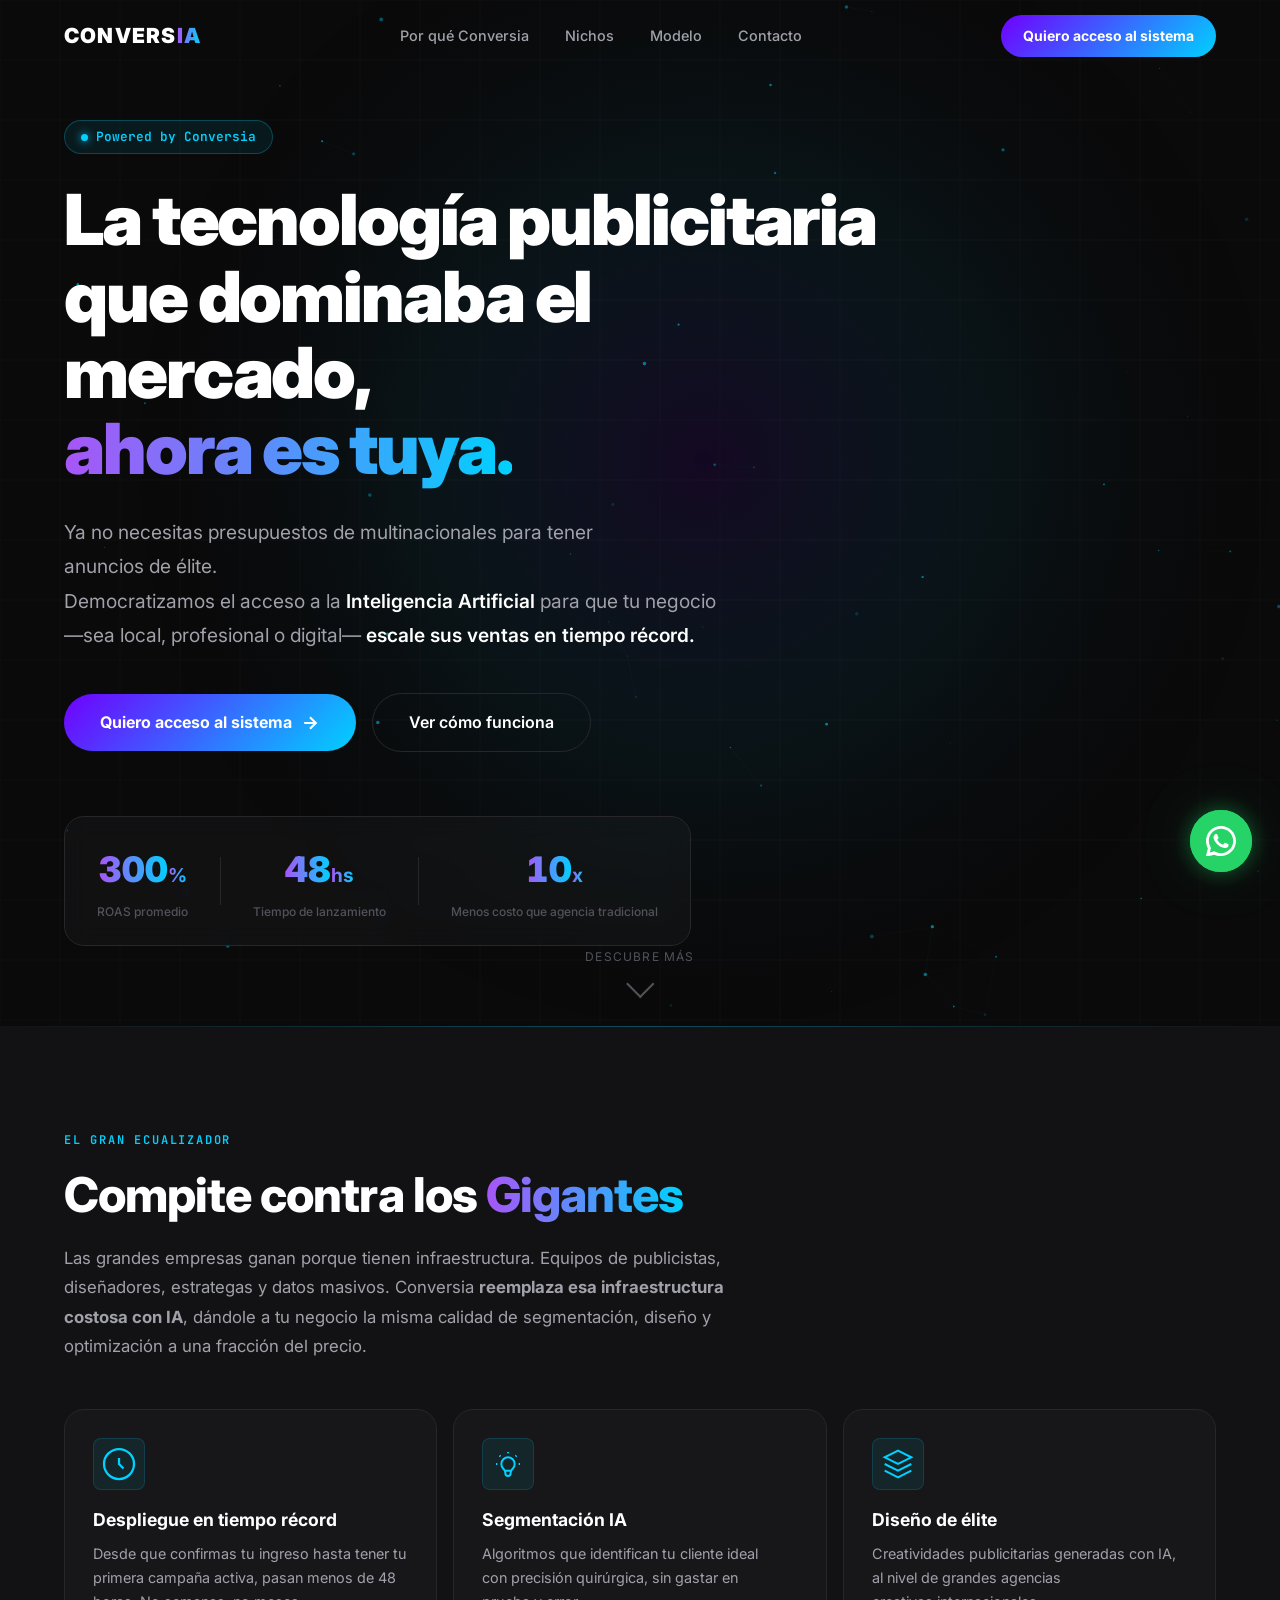
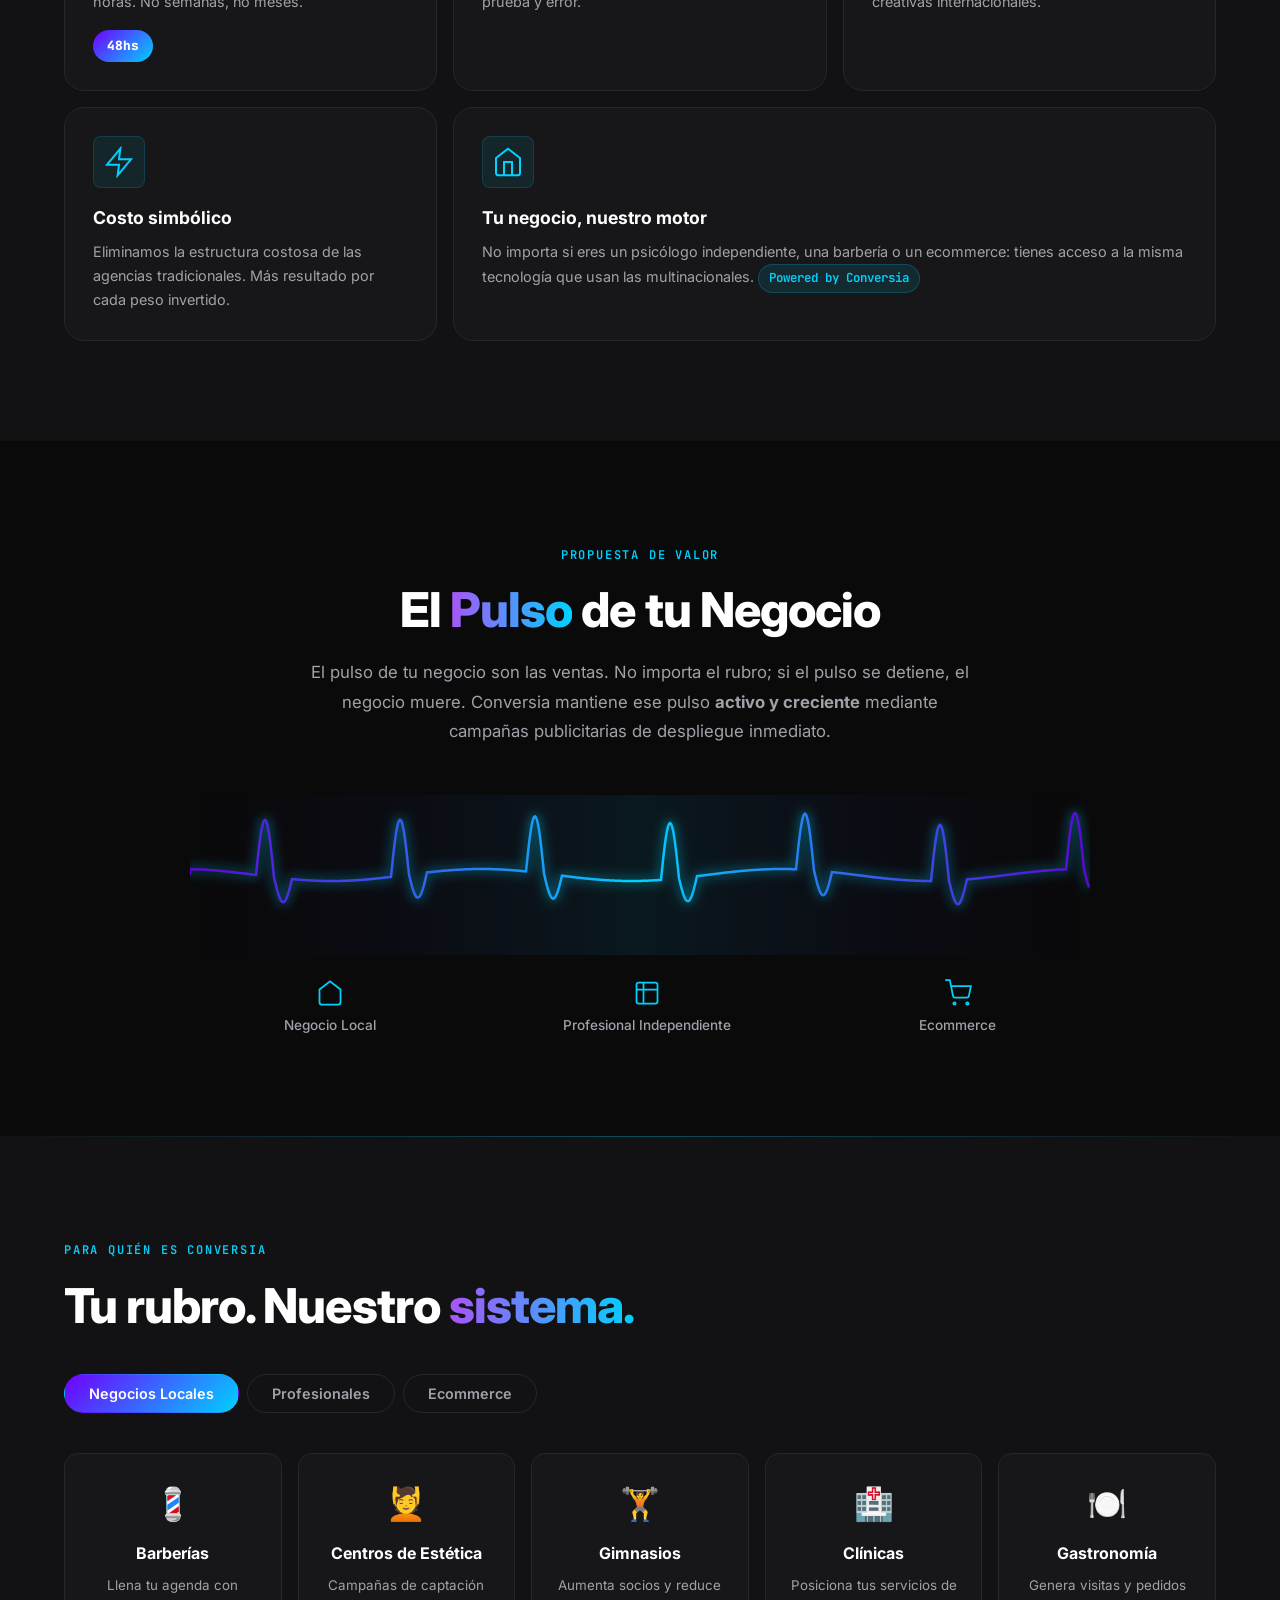
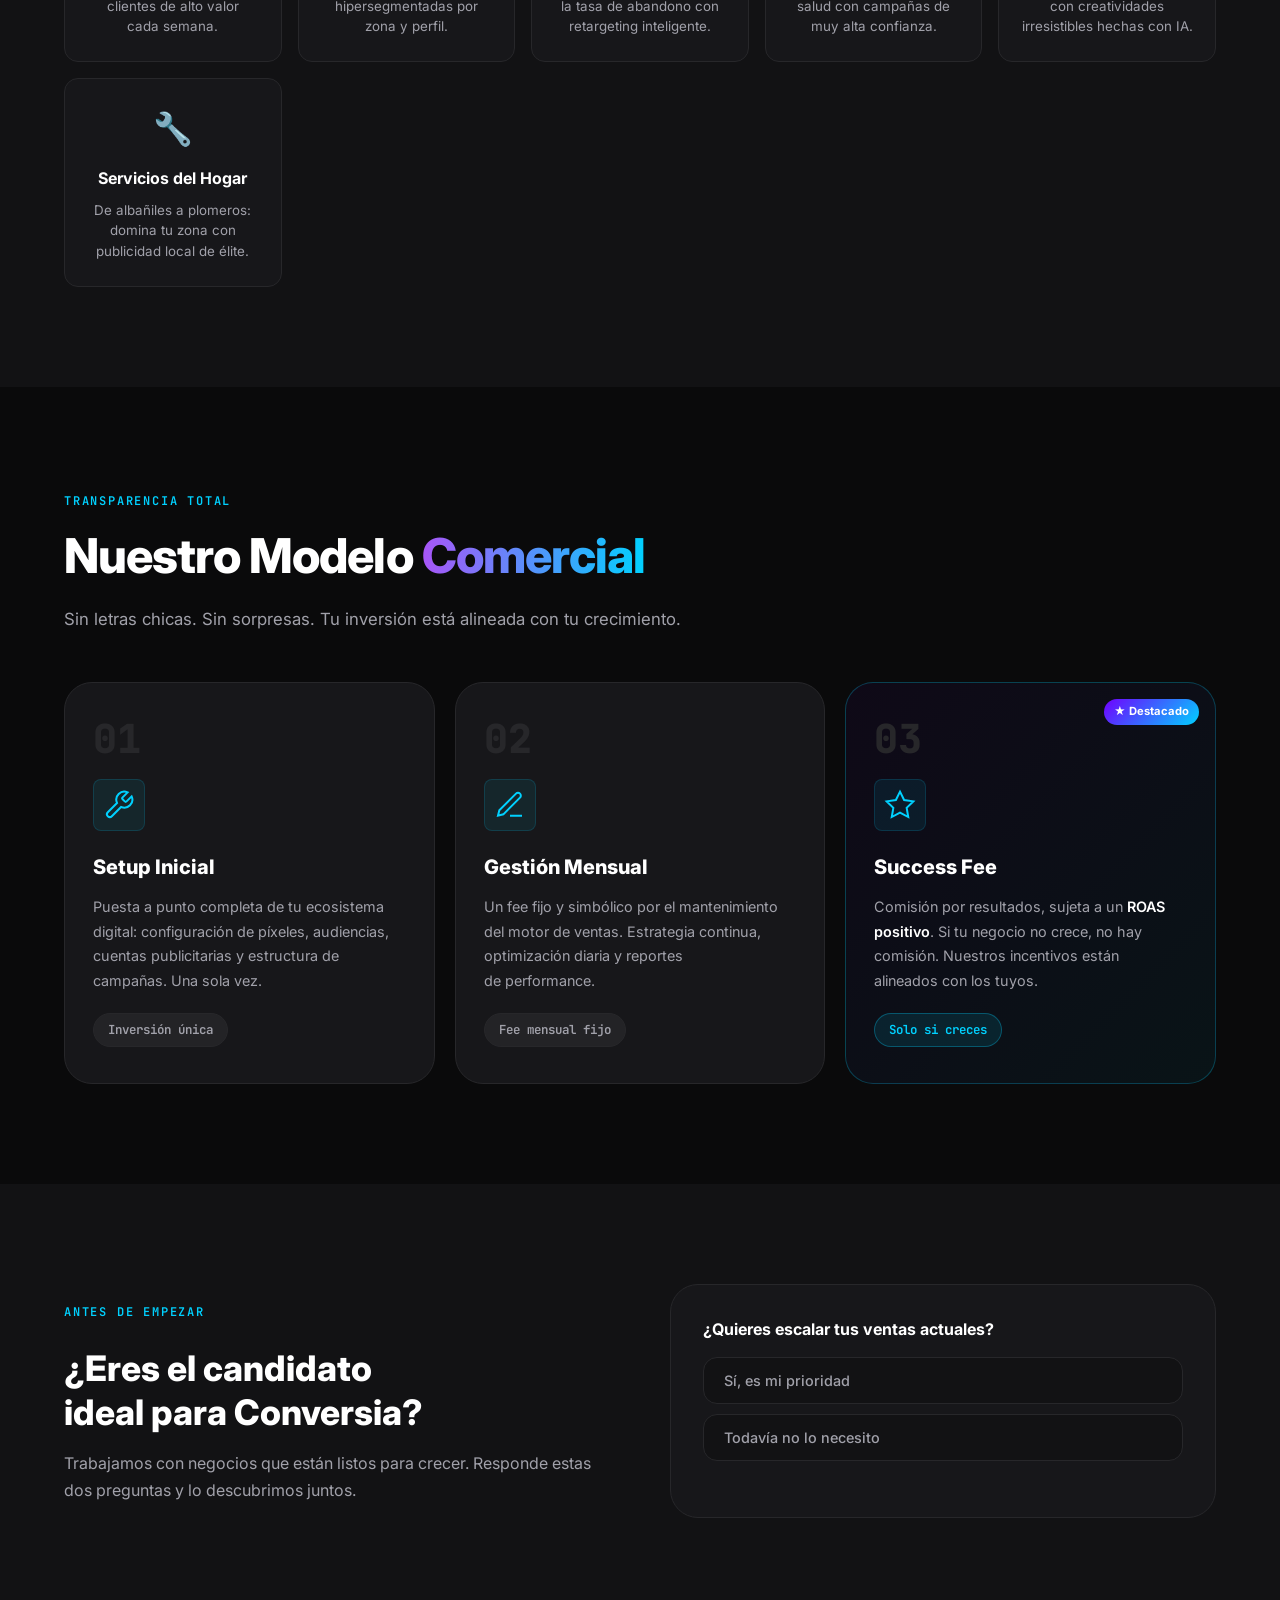
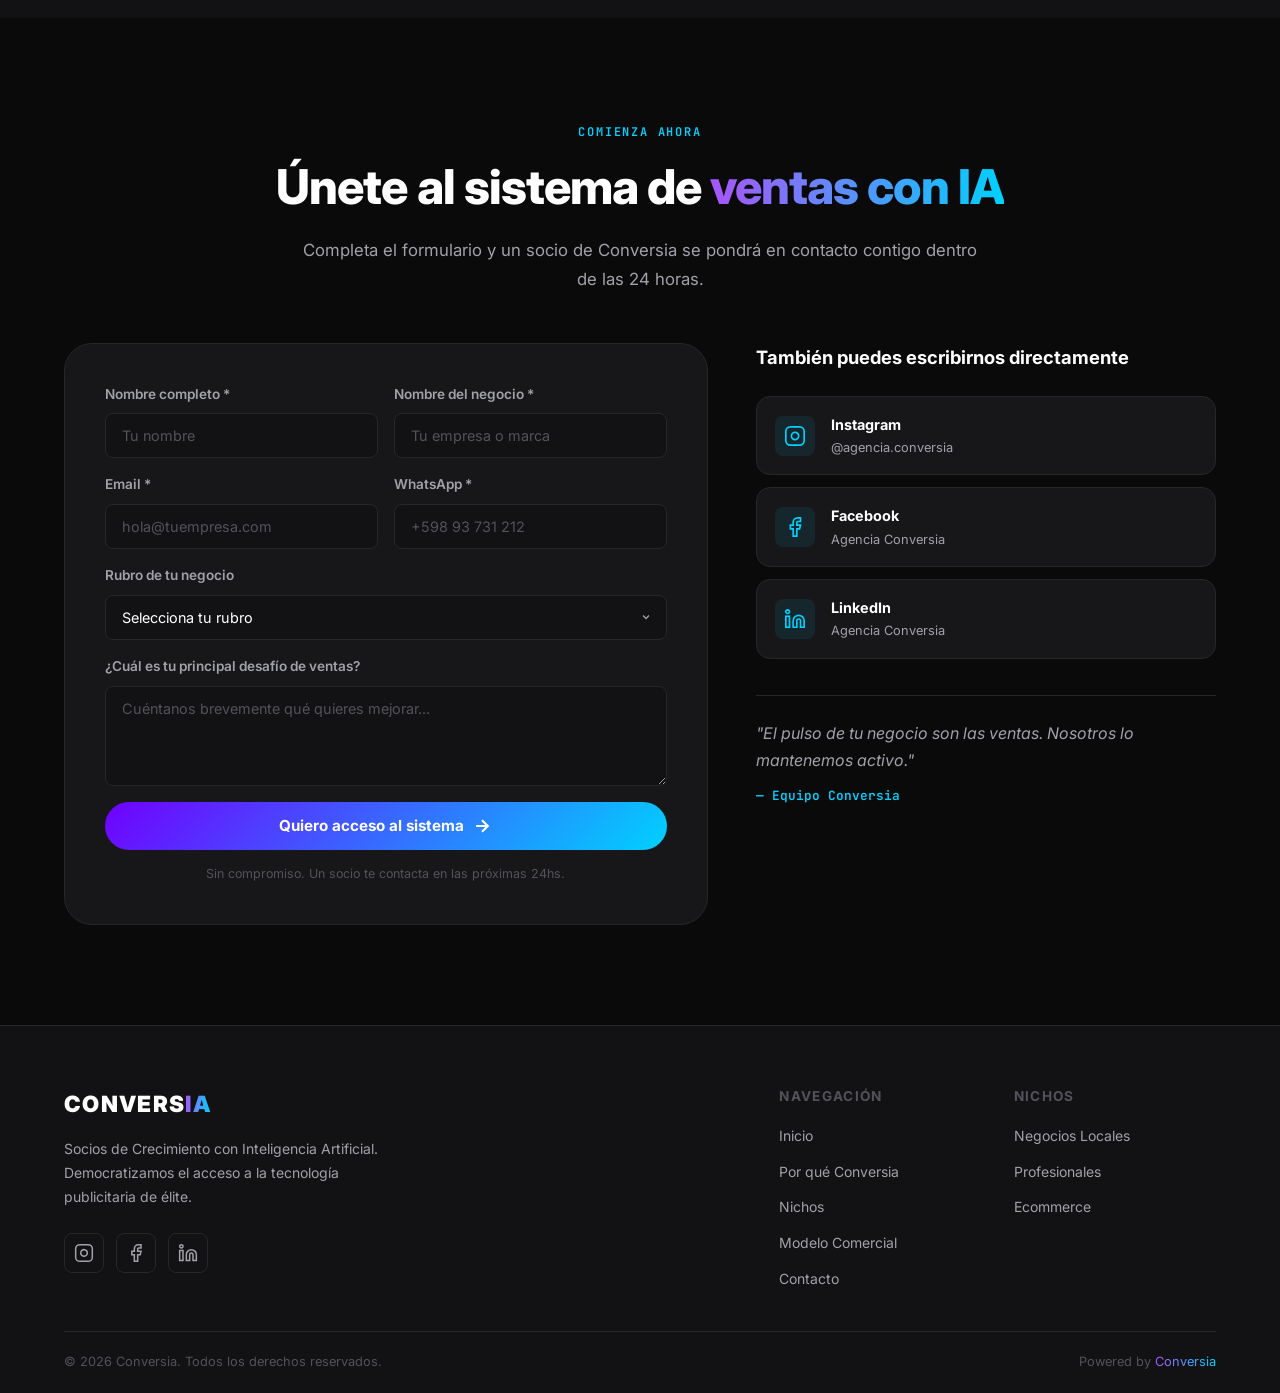
==== index.html @ 8b591e1d "Add files via upload" ====
<!DOCTYPE html>
<html lang="es">

<head>
  <meta charset="UTF-8" />
  <meta name="viewport" content="width=device-width, initial-scale=1.0" />
  <title>Conversia — Socios de Crecimiento con IA</title>
  <meta name="description"
    content="Conversia democratiza el acceso a la tecnología publicitaria de élite. Anuncios de inteligencia artificial para negocios locales, profesionales y ecommerce a un costo simbólico." />
  <meta property="og:title" content="Conversia — La tecnología que dominaba el mercado, ahora es tuya" />
  <meta property="og:description"
    content="Democratizamos el acceso a la IA publicitaria para que tu negocio escale sus ventas en tiempo récord." />
  <meta property="og:type" content="website" />
  <link rel="preconnect" href="https://fonts.googleapis.com" />
  <link rel="preconnect" href="https://fonts.gstatic.com" crossorigin />
  <link
    href="https://fonts.googleapis.com/css2?family=Inter:wght@400;500;600;700;800;900&family=JetBrains+Mono:wght@400;500&display=swap"
    rel="stylesheet" />
  <link rel="stylesheet" href="styles.css" />
  <link rel="icon" type="image/x-icon" href="imagenes-web/favicon.ico">
  <link rel="icon" type="image/png" sizes="32x32" href="imagenes-web/favicon-32x32.png">
</head>

<body>

  <!-- ══════════════════════════════════════
       NAVIGATION
  ══════════════════════════════════════ -->
  <header class="nav-wrapper" id="navbar">
    <nav class="nav-inner">
      <a href="#inicio" class="nav-logo" id="nav-logo-link">
        <span class="logo-text">CONVERS<span class="logo-ia">IA</span></span>
      </a>
      <ul class="nav-links" id="nav-links">
        <li><a href="#propuesta">Por qué Conversia</a></li>
        <li><a href="#nichos">Nichos</a></li>
        <li><a href="#modelo">Modelo</a></li>
        <li><a href="#contacto">Contacto</a></li>
      </ul>
      <div class="nav-actions">
        <a href="#contacto" class="btn-primary nav-cta" id="nav-cta-btn">Quiero acceso al sistema</a>
        <button class="burger" id="burger-btn" aria-label="Abrir menú">
          <span></span><span></span><span></span>
        </button>
      </div>
    </nav>
    <!-- Mobile menu -->
    <div class="mobile-menu" id="mobile-menu">
      <ul>
        <li><a href="#propuesta" class="mobile-link">Por qué Conversia</a></li>
        <li><a href="#nichos" class="mobile-link">Nichos</a></li>
        <li><a href="#modelo" class="mobile-link">Modelo</a></li>
        <li><a href="#contacto" class="mobile-link">Contacto</a></li>
      </ul>
      <a href="#contacto" class="btn-primary mobile-cta">Quiero acceso al sistema</a>
    </div>
  </header>

  <!-- ══════════════════════════════════════
       HERO SECTION
  ══════════════════════════════════════ -->
  <section class="hero" id="inicio">
    <div class="hero-bg-canvas" id="hero-canvas-wrapper">
      <canvas id="pulse-canvas"></canvas>
    </div>
    <div class="hero-content container">
      <div class="hero-badge reveal">
        <span class="badge-dot"></span> Powered by Conversia
      </div>
      <h1 class="hero-title reveal">
        La tecnología publicitaria<br />
        que dominaba el mercado,<br />
        <span class="gradient-text">ahora es tuya.</span>
      </h1>
      <p class="hero-sub reveal">
        Ya no necesitas presupuestos de multinacionales para tener anuncios de&nbsp;élite.<br class="hide-mobile" />
        Democratizamos el acceso a la <strong>Inteligencia Artificial</strong> para que tu negocio<br
          class="hide-mobile" />
        —sea local, profesional o digital— <strong>escale sus ventas en tiempo récord.</strong>
      </p>
      <div class="hero-ctas reveal">
        <a href="#contacto" class="btn-primary btn-large" id="hero-cta-btn">
          <span>Quiero acceso al sistema</span>
          <svg width="20" height="20" viewBox="0 0 24 24" fill="none" stroke="currentColor" stroke-width="2.5">
            <path d="M5 12h14M12 5l7 7-7 7" />
          </svg>
        </a>
        <a href="#propuesta" class="btn-ghost btn-large">Ver cómo funciona</a>
      </div>
      <div class="hero-stats reveal">
        <div class="stat">
          <span class="stat-num" data-target="300">0</span><span class="stat-unit">%</span>
          <span class="stat-label">ROAS promedio</span>
        </div>
        <div class="stat-divider"></div>
        <div class="stat">
          <span class="stat-num" data-target="48">0</span><span class="stat-unit">hs</span>
          <span class="stat-label">Tiempo de lanzamiento</span>
        </div>
        <div class="stat-divider"></div>
        <div class="stat">
          <span class="stat-num" data-target="10">0</span><span class="stat-unit">x</span>
          <span class="stat-label">Menos costo que agencia tradicional</span>
        </div>
      </div>
    </div>
    <div class="hero-scroll-hint">
      <span>Descubre más</span>
      <div class="scroll-arrow"></div>
    </div>
  </section>

  <!-- ══════════════════════════════════════
       SECTION: Compete against Giants
  ══════════════════════════════════════ -->
  <section class="section-giants" id="propuesta">
    <div class="container">
      <div class="section-label reveal">El Gran Ecualizador</div>
      <h2 class="section-title reveal">
        Compite contra los <span class="gradient-text">Gigantes</span>
      </h2>
      <p class="section-sub reveal">
        Las grandes empresas ganan porque tienen infraestructura. Equipos de publicistas, diseñadores, estrategas y
        datos masivos. Conversia <strong>reemplaza esa infraestructura costosa con IA</strong>, dándole a tu negocio la
        misma calidad de segmentación, diseño y optimización a una fracción del precio.
      </p>

      <div class="bento-grid">
        <div class="bento-card bento-large reveal">
          <div class="bento-icon">
            <svg width="36" height="36" viewBox="0 0 24 24" fill="none" stroke="currentColor" stroke-width="1.5">
              <circle cx="12" cy="12" r="10" />
              <path d="M12 8v4l3 3" />
            </svg>
          </div>
          <h3>Despliegue en tiempo récord</h3>
          <p>Desde que confirmas tu ingreso hasta tener tu primera campaña activa, pasan menos de 48 horas. No semanas,
            no meses.</p>
          <div class="bento-badge">48hs</div>
        </div>
        <div class="bento-card reveal">
          <div class="bento-icon">
            <svg width="32" height="32" viewBox="0 0 24 24" fill="none" stroke="currentColor" stroke-width="1.5">
              <path
                d="M9.663 17h4.673M12 3v1m6.364 1.636-.707.707M21 12h-1M4 12H3m3.343-5.657-.707-.707m2.828 9.9a5 5 0 1 1 7.072 0l-.548.547A3.374 3.374 0 0 0 14 18.469V19a2 2 0 1 1-4 0v-.531c0-.895-.356-1.754-.988-2.386l-.548-.547z" />
            </svg>
          </div>
          <h3>Segmentación IA</h3>
          <p>Algoritmos que identifican tu cliente ideal con precisión quirúrgica, sin gastar en prueba y error.</p>
        </div>
        <div class="bento-card reveal">
          <div class="bento-icon">
            <svg width="32" height="32" viewBox="0 0 24 24" fill="none" stroke="currentColor" stroke-width="1.5">
              <path d="M12 2L2 7l10 5 10-5-10-5zM2 17l10 5 10-5M2 12l10 5 10-5" />
            </svg>
          </div>
          <h3>Diseño de élite</h3>
          <p>Creatividades publicitarias generadas con IA, al nivel de grandes agencias creativas internacionales.</p>
        </div>
        <div class="bento-card reveal">
          <div class="bento-icon">
            <svg width="32" height="32" viewBox="0 0 24 24" fill="none" stroke="currentColor" stroke-width="1.5">
              <path d="M13 2L3 14h9l-1 8 10-12h-9l1-8z" />
            </svg>
          </div>
          <h3>Costo simbólico</h3>
          <p>Eliminamos la estructura costosa de las agencias tradicionales. Más resultado por cada peso invertido.</p>
        </div>
        <div class="bento-card bento-wide reveal">
          <div class="bento-icon">
            <svg width="32" height="32" viewBox="0 0 24 24" fill="none" stroke="currentColor" stroke-width="1.5">
              <path d="M3 9l9-7 9 7v11a2 2 0 0 1-2 2H5a2 2 0 0 1-2-2z" />
              <polyline points="9 22 9 12 15 12 15 22" />
            </svg>
          </div>
          <h3>Tu negocio, nuestro motor</h3>
          <p>No importa si eres un psicólogo independiente, una barbería o un ecommerce: tienes acceso a la misma
            tecnología que usan las multinacionales. <span class="inline-badge">Powered by Conversia</span></p>
        </div>
      </div>
    </div>
  </section>

  <!-- ══════════════════════════════════════
       SECTION: El Pulso de Ventas
  ══════════════════════════════════════ -->
  <section class="section-pulso" id="pulso">
    <div class="container">
      <div class="section-label reveal">Propuesta de Valor</div>
      <h2 class="section-title reveal">
        El <span class="gradient-text">Pulso</span> de tu Negocio
      </h2>
      <p class="section-sub reveal">
        El pulso de tu negocio son las ventas. No importa el rubro; si el pulso se detiene, el negocio muere. Conversia
        mantiene ese pulso <strong>activo y creciente</strong> mediante campañas publicitarias de despliegue inmediato.
      </p>
      <div class="pulse-visual reveal">
        <canvas id="pulse-line-canvas" width="900" height="160"></canvas>
        <div class="pulse-icons">
          <div class="pulse-icon-item">
            <svg width="28" height="28" viewBox="0 0 24 24" fill="none" stroke="currentColor" stroke-width="1.5">
              <path d="M3 9l9-7 9 7v11a2 2 0 0 1-2 2H5a2 2 0 0 1-2-2z" />
            </svg>
            <span>Negocio Local</span>
          </div>
          <div class="pulse-icon-item">
            <svg width="28" height="28" viewBox="0 0 24 24" fill="none" stroke="currentColor" stroke-width="1.5">
              <path
                d="M9 3H5a2 2 0 0 0-2 2v4m6-6h10a2 2 0 0 1 2 2v4M9 3v18m0 0h10a2 2 0 0 0 2-2V9M9 21H5a2 2 0 0 1-2-2V9m0 0h18" />
            </svg>
            <span>Profesional Independiente</span>
          </div>
          <div class="pulse-icon-item">
            <svg width="28" height="28" viewBox="0 0 24 24" fill="none" stroke="currentColor" stroke-width="1.5">
              <circle cx="9" cy="21" r="1" />
              <circle cx="20" cy="21" r="1" />
              <path d="M1 1h4l2.68 13.39a2 2 0 0 0 2 1.61h9.72a2 2 0 0 0 2-1.61L23 6H6" />
            </svg>
            <span>Ecommerce</span>
          </div>
        </div>
      </div>
    </div>
  </section>

  <!-- ══════════════════════════════════════
       SECTION: Nichos
  ══════════════════════════════════════ -->
  <section class="section-nichos" id="nichos">
    <div class="container">
      <div class="section-label reveal">Para quién es Conversia</div>
      <h2 class="section-title reveal">
        Tu rubro. Nuestro <span class="gradient-text">sistema.</span>
      </h2>
      <div class="nichos-tabs reveal">
        <button class="nicho-tab active" data-tab="locales" id="tab-locales">Negocios Locales</button>
        <button class="nicho-tab" data-tab="profesionales" id="tab-prof">Profesionales</button>
        <button class="nicho-tab" data-tab="ecommerce" id="tab-ecom">Ecommerce</button>
      </div>
      <div class="nichos-content">
        <!-- Locales -->
        <div class="nicho-panel active" id="panel-locales">
          <div class="nicho-grid">
            <div class="nicho-card reveal">
              <div class="nicho-emoji">💈</div>
              <h4>Barberías</h4>
              <p>Llena tu agenda con clientes de alto valor cada semana.</p>
            </div>
            <div class="nicho-card reveal">
              <div class="nicho-emoji">💆</div>
              <h4>Centros de Estética</h4>
              <p>Campañas de captación hipersegmentadas por zona y perfil.</p>
            </div>
            <div class="nicho-card reveal">
              <div class="nicho-emoji">🏋️</div>
              <h4>Gimnasios</h4>
              <p>Aumenta socios y reduce la tasa de abandono con retargeting inteligente.</p>
            </div>
            <div class="nicho-card reveal">
              <div class="nicho-emoji">🏥</div>
              <h4>Clínicas</h4>
              <p>Posiciona tus servicios de salud con campañas de muy alta confianza.</p>
            </div>
            <div class="nicho-card reveal">
              <div class="nicho-emoji">🍽️</div>
              <h4>Gastronomía</h4>
              <p>Genera visitas y pedidos con creatividades irresistibles hechas con IA.</p>
            </div>
            <div class="nicho-card reveal">
              <div class="nicho-emoji">🔧</div>
              <h4>Servicios del Hogar</h4>
              <p>De albañiles a plomeros: domina tu zona con publicidad local de élite.</p>
            </div>
          </div>
        </div>
        <!-- Profesionales -->
        <div class="nicho-panel" id="panel-profesionales">
          <div class="nicho-grid">
            <div class="nicho-card reveal">
              <div class="nicho-emoji">🧠</div>
              <h4>Psicólogos</h4>
              <p>Capta pacientes de forma ética y constante con campañas de alta conversión.</p>
            </div>
            <div class="nicho-card reveal">
              <div class="nicho-emoji">🦴</div>
              <h4>Kinesiólogos</h4>
              <p>Muestra tus especialidades al público que realmente las necesita.</p>
            </div>
            <div class="nicho-card reveal">
              <div class="nicho-emoji">⚖️</div>
              <h4>Abogados</h4>
              <p>Genera leads calificados en tu área de especialidad jurídica.</p>
            </div>
            <div class="nicho-card reveal">
              <div class="nicho-emoji">📊</div>
              <h4>Consultores</h4>
              <p>Posiciona tu expertise y convierte visibilidad en contratos.</p>
            </div>
            <div class="nicho-card reveal">
              <div class="nicho-emoji">🦷</div>
              <h4>Odontólogos</h4>
              <p>Campañas de captación y fidelización para tu consultorio.</p>
            </div>
            <div class="nicho-card reveal">
              <div class="nicho-emoji">🏗️</div>
              <h4>Arquitectos</h4>
              <p>Muestra tu portfolio y genera proyectos con publicidad visual premium.</p>
            </div>
          </div>
        </div>
        <!-- Ecommerce -->
        <div class="nicho-panel" id="panel-ecommerce">
          <div class="nicho-grid">
            <div class="nicho-card reveal">
              <div class="nicho-emoji">👗</div>
              <h4>Moda & Indumentaria</h4>
              <p>Creatividades de alto impacto que generan ventas directas.</p>
            </div>
            <div class="nicho-card reveal">
              <div class="nicho-emoji">💄</div>
              <h4>Belleza & Cosmética</h4>
              <p>Capitaliza tendencias virales con campañas de IA ultrarrápidas.</p>
            </div>
            <div class="nicho-card reveal">
              <div class="nicho-emoji">🏠</div>
              <h4>Hogar & Deco</h4>
              <p>Anuncios con segmentación de intención de compra de alta precisión.</p>
            </div>
            <div class="nicho-card reveal">
              <div class="nicho-emoji">🍃</div>
              <h4>Salud & Bienestar</h4>
              <p>Escala tu tienda online con estrategias de remarketing inteligente.</p>
            </div>
            <div class="nicho-card reveal">
              <div class="nicho-emoji">⚡</div>
              <h4>Tecnología</h4>
              <p>Anuncios dinámicos y personalizados para catálogos grandes.</p>
            </div>
            <div class="nicho-card reveal">
              <div class="nicho-emoji">🎲</div>
              <h4>Juguetes & Entretenimiento</h4>
              <p>Campañas de temporada y siempre-on que sostienen las ventas todo el año.</p>
            </div>
          </div>
        </div>
      </div>
    </div>
  </section>

  <!-- ══════════════════════════════════════
       SECTION: Modelo Comercial
  ══════════════════════════════════════ -->
  <section class="section-modelo" id="modelo">
    <div class="container">
      <div class="section-label reveal">Transparencia total</div>
      <h2 class="section-title reveal">
        Nuestro Modelo <span class="gradient-text">Comercial</span>
      </h2>
      <p class="section-sub reveal">Sin letras chicas. Sin sorpresas. Tu inversión está alineada con tu crecimiento.</p>
      <div class="modelo-cards">
        <div class="modelo-card reveal">
          <div class="modelo-step">01</div>
          <div class="modelo-icon">
            <svg width="32" height="32" viewBox="0 0 24 24" fill="none" stroke="currentColor" stroke-width="1.5">
              <path
                d="M14.7 6.3a1 1 0 0 0 0 1.4l1.6 1.6a1 1 0 0 0 1.4 0l3.77-3.77a6 6 0 0 1-7.94 7.94l-6.91 6.91a2.12 2.12 0 0 1-3-3l6.91-6.91a6 6 0 0 1 7.94-7.94l-3.76 3.76z" />
            </svg>
          </div>
          <h3>Setup Inicial</h3>
          <p>Puesta a punto completa de tu ecosistema digital: configuración de píxeles, audiencias, cuentas
            publicitarias y estructura de campañas. Una sola vez.</p>
          <div class="modelo-tag">Inversión única</div>
        </div>
        <div class="modelo-card reveal">
          <div class="modelo-step">02</div>
          <div class="modelo-icon">
            <svg width="32" height="32" viewBox="0 0 24 24" fill="none" stroke="currentColor" stroke-width="1.5">
              <path d="M12 20h9" />
              <path d="M16.5 3.5a2.121 2.121 0 0 1 3 3L7 19l-4 1 1-4L16.5 3.5z" />
            </svg>
          </div>
          <h3>Gestión Mensual</h3>
          <p>Un fee fijo y simbólico por el mantenimiento del motor de ventas. Estrategia continua, optimización diaria
            y reportes de performance.</p>
          <div class="modelo-tag">Fee mensual fijo</div>
        </div>
        <div class="modelo-card modelo-star reveal">
          <div class="modelo-step">03</div>
          <div class="modelo-icon">
            <svg width="32" height="32" viewBox="0 0 24 24" fill="none" stroke="currentColor" stroke-width="1.5">
              <polygon
                points="12 2 15.09 8.26 22 9.27 17 14.14 18.18 21.02 12 17.77 5.82 21.02 7 14.14 2 9.27 8.91 8.26 12 2" />
            </svg>
          </div>
          <h3>Success Fee</h3>
          <p>Comisión por resultados, sujeta a un <strong>ROAS positivo</strong>. Si tu negocio no crece, no hay
            comisión. Nuestros incentivos están alineados con los tuyos.</p>
          <div class="modelo-tag success-tag">Solo si creces</div>
        </div>
      </div>
    </div>
  </section>

  <!-- ══════════════════════════════════════
       SECTION: Filtro / Formulario
  ══════════════════════════════════════ -->
  <section class="section-filtro" id="filtro">
    <div class="container">
      <div class="filtro-wrapper reveal">
        <div class="filtro-text">
          <div class="section-label">Antes de empezar</div>
          <h2>¿Eres el candidato ideal para Conversia?</h2>
          <p>Trabajamos con negocios que están listos para crecer. Responde estas dos preguntas y lo descubrimos juntos.
          </p>
        </div>
        <div class="filtro-form">
          <div class="filtro-question" id="q1-block">
            <p class="q-label">¿Quieres escalar tus ventas actuales?</p>
            <div class="q-options">
              <button class="q-btn" data-q="1" data-val="si" id="q1-si">Sí, es mi prioridad</button>
              <button class="q-btn" data-q="1" data-val="no" id="q1-no">Todavía no lo necesito</button>
            </div>
          </div>
          <div class="filtro-question" id="q2-block" style="display:none;">
            <p class="q-label">¿Estás listo para atender una demanda de alto nivel?</p>
            <div class="q-options">
              <button class="q-btn" data-q="2" data-val="si" id="q2-si">Sí, tengo capacidad operativa</button>
              <button class="q-btn" data-q="2" data-val="no" id="q2-no">Necesito organizar primero</button>
            </div>
          </div>
          <div class="filtro-result" id="filtro-result" style="display:none;"></div>
        </div>
      </div>
    </div>
  </section>

  <!-- ══════════════════════════════════════
       SECTION: Formulario de Contacto
  ══════════════════════════════════════ -->
  <section class="section-contacto" id="contacto">
    <div class="container">
      <div class="section-label reveal">Comienza ahora</div>
      <h2 class="section-title reveal">
        Únete al sistema de <span class="gradient-text">ventas con IA</span>
      </h2>
      <p class="section-sub reveal">Completa el formulario y un socio de Conversia se pondrá en contacto contigo dentro
        de las 24 horas.</p>
      <div class="contact-wrapper">
        <form class="contact-form reveal" id="contact-form" novalidate>
          <div class="form-row">
            <div class="form-group">
              <label for="nombre">Nombre completo *</label>
              <input type="text" id="nombre" name="nombre" placeholder="Tu nombre" required />
            </div>
            <div class="form-group">
              <label for="negocio">Nombre del negocio *</label>
              <input type="text" id="negocio" name="negocio" placeholder="Tu empresa o marca" required />
            </div>
          </div>
          <div class="form-row">
            <div class="form-group">
              <label for="email">Email *</label>
              <input type="email" id="email" name="email" placeholder="hola@tuempresa.com" required />
            </div>
            <div class="form-group">
              <label for="whatsapp">WhatsApp *</label>
              <input type="tel" id="whatsapp" name="whatsapp" placeholder="+598 93 731 212" required />
            </div>
          </div>
          <div class="form-group">
            <label for="rubro">Rubro de tu negocio</label>
            <select id="rubro" name="rubro">
              <option value="" disabled selected>Selecciona tu rubro</option>
              <option value="negocio-local">Negocio Local (barbería, estética, gimnasio...)</option>
              <option value="profesional">Profesional independiente</option>
              <option value="ecommerce">Ecommerce / Tienda Online</option>
              <option value="clinica">Clínica / Salud</option>
              <option value="gastronomia">Gastronomía</option>
              <option value="otro">Otro</option>
            </select>
          </div>
          <div class="form-group">
            <label for="mensaje">¿Cuál es tu principal desafío de ventas?</label>
            <textarea id="mensaje" name="mensaje" rows="4"
              placeholder="Cuéntanos brevemente qué quieres mejorar..."></textarea>
          </div>
          <button type="submit" class="btn-primary btn-full" id="form-submit-btn">
            <span>Quiero acceso al sistema</span>
            <svg width="20" height="20" viewBox="0 0 24 24" fill="none" stroke="currentColor" stroke-width="2.5">
              <path d="M5 12h14M12 5l7 7-7 7" />
            </svg>
          </button>
          <div class="form-notice">Sin compromiso. Un socio te contacta en las próximas 24hs.</div>
        </form>
        <div class="contact-info reveal">
          <h3>También puedes escribirnos directamente</h3>
          <div class="contact-channels">
            <a href="https://www.instagram.com/agencia.conversia/" class="channel-link" target="_blank" rel="noopener"
              id="instagram-link">
              <div class="channel-icon">
                <svg width="22" height="22" viewBox="0 0 24 24" fill="none" stroke="currentColor" stroke-width="1.8">
                  <rect x="2" y="2" width="20" height="20" rx="5" ry="5" />
                  <path d="M16 11.37A4 4 0 1 1 12.63 8 4 4 0 0 1 16 11.37z" />
                  <line x1="17.5" y1="6.5" x2="17.51" y2="6.5" />
                </svg>
              </div>
              <div>
                <span class="channel-name">Instagram</span>
                <span class="channel-handle">@agencia.conversia</span>
              </div>
            </a>
            <a href="https://www.facebook.com/profile.php?id=61558746508457" class="channel-link" target="_blank"
              rel="noopener" id="facebook-link">
              <div class="channel-icon">
                <svg width="22" height="22" viewBox="0 0 24 24" fill="none" stroke="currentColor" stroke-width="1.8">
                  <path d="M18 2h-3a5 5 0 0 0-5 5v3H7v4h3v8h4v-8h3l1-4h-4V7a1 1 0 0 1 1-1h3z" />
                </svg>
              </div>
              <div>
                <span class="channel-name">Facebook</span>
                <span class="channel-handle">Agencia Conversia</span>
              </div>
            </a>
            <a href="https://www.linkedin.com/company/agencia-conversia/" class="channel-link" target="_blank"
              rel="noopener" id="linkedin-link">
              <div class="channel-icon">
                <svg width="22" height="22" viewBox="0 0 24 24" fill="none" stroke="currentColor" stroke-width="1.8">
                  <path d="M16 8a6 6 0 0 1 6 6v7h-4v-7a2 2 0 0 0-2-2 2 2 0 0 0-2 2v7h-4v-7a6 6 0 0 1 6-6z" />
                  <rect x="2" y="9" width="4" height="12" />
                  <circle cx="4" cy="4" r="2" />
                </svg>
              </div>
              <div>
                <span class="channel-name">LinkedIn</span>
                <span class="channel-handle">Agencia Conversia</span>
              </div>
            </a>
          </div>
          <div class="contact-quote">
            <blockquote>"El pulso de tu negocio son las ventas. Nosotros lo mantenemos activo."</blockquote>
            <cite>— Equipo Conversia</cite>
          </div>
        </div>
      </div>
    </div>
  </section>

  <!-- ══════════════════════════════════════
       FOOTER
  ══════════════════════════════════════ -->
  <footer class="footer">
    <div class="container">
      <div class="footer-inner">
        <div class="footer-brand">
          <span class="logo-text">CONVERS<span class="logo-ia">IA</span></span>
          <p>Socios de Crecimiento con Inteligencia Artificial. Democratizamos el acceso a la tecnología publicitaria
            de&nbsp;élite.</p>
          <div class="footer-socials">
            <a href="https://www.instagram.com/agencia.conversia/" target="_blank" rel="noopener" aria-label="Instagram"
              id="footer-ig">
              <svg width="20" height="20" viewBox="0 0 24 24" fill="none" stroke="currentColor" stroke-width="1.8">
                <rect x="2" y="2" width="20" height="20" rx="5" ry="5" />
                <path d="M16 11.37A4 4 0 1 1 12.63 8 4 4 0 0 1 16 11.37z" />
                <line x1="17.5" y1="6.5" x2="17.51" y2="6.5" />
              </svg>
            </a>
            <a href="https://www.facebook.com/profile.php?id=61558746508457" target="_blank" rel="noopener"
              aria-label="Facebook" id="footer-fb">
              <svg width="20" height="20" viewBox="0 0 24 24" fill="none" stroke="currentColor" stroke-width="1.8">
                <path d="M18 2h-3a5 5 0 0 0-5 5v3H7v4h3v8h4v-8h3l1-4h-4V7a1 1 0 0 1 1-1h3z" />
              </svg>
            </a>
            <a href="https://www.linkedin.com/company/agencia-conversia/" target="_blank" rel="noopener"
              aria-label="LinkedIn" id="footer-li">
              <svg width="20" height="20" viewBox="0 0 24 24" fill="none" stroke="currentColor" stroke-width="1.8">
                <path d="M16 8a6 6 0 0 1 6 6v7h-4v-7a2 2 0 0 0-2-2 2 2 0 0 0-2 2v7h-4v-7a6 6 0 0 1 6-6z" />
                <rect x="2" y="9" width="4" height="12" />
                <circle cx="4" cy="4" r="2" />
              </svg>
            </a>
          </div>
        </div>
        <div class="footer-links">
          <div class="footer-col">
            <h4>Navegación</h4>
            <ul>
              <li><a href="#inicio">Inicio</a></li>
              <li><a href="#propuesta">Por qué Conversia</a></li>
              <li><a href="#nichos">Nichos</a></li>
              <li><a href="#modelo">Modelo Comercial</a></li>
              <li><a href="#contacto">Contacto</a></li>
            </ul>
          </div>
          <div class="footer-col">
            <h4>Nichos</h4>
            <ul>
              <li><a href="#nichos">Negocios Locales</a></li>
              <li><a href="#nichos">Profesionales</a></li>
              <li><a href="#nichos">Ecommerce</a></li>
            </ul>
          </div>
        </div>
      </div>
      <div class="footer-bottom">
        <span>© 2026 Conversia. Todos los derechos reservados.</span>
        <span class="footer-powered">Powered by <span class="gradient-text">Conversia</span></span>
      </div>
    </div>
  </footer>

  <!-- ══════════════════════════════════════
       BOTÓN FLOTANTE WHATSAPP
  ══════════════════════════════════════ -->
  <a href="https://wa.me/59893731212?text=Hola%21+Quiero+información+sobre+Conversia+y+cómo+escalar+mis+ventas+con+IA"
    class="wa-float" target="_blank" rel="noopener" id="wa-float-btn" aria-label="Hablar con Agente IA por WhatsApp">
    <div class="wa-float-pulse"></div>
    <svg width="30" height="30" viewBox="0 0 24 24" fill="white">
      <path
        d="M17.472 14.382c-.297-.149-1.758-.867-2.03-.967-.273-.099-.471-.148-.67.15-.197.297-.767.966-.94 1.164-.173.199-.347.223-.644.075-.297-.15-1.255-.463-2.39-1.475-.883-.788-1.48-1.761-1.653-2.059-.173-.297-.018-.458.13-.606.134-.133.298-.347.446-.52.149-.174.198-.298.298-.497.099-.198.05-.371-.025-.52-.075-.149-.669-1.612-.916-2.207-.242-.579-.487-.5-.669-.51-.173-.008-.371-.01-.57-.01-.198 0-.52.074-.792.372-.272.297-1.04 1.016-1.04 2.479 0 1.462 1.065 2.875 1.213 3.074.149.198 2.096 3.2 5.077 4.487.709.306 1.262.489 1.694.625.712.227 1.36.195 1.871.118.571-.085 1.758-.719 2.006-1.413.248-.694.248-1.289.173-1.413-.074-.124-.272-.198-.57-.347z" />
      <path
        d="M12 0C5.373 0 0 5.373 0 12c0 2.122.554 4.118 1.522 5.849L.057 23.522a.75.75 0 0 0 .921.921l5.673-1.465A11.944 11.944 0 0 0 12 24c6.627 0 12-5.373 12-12S18.627 0 12 0zm0 21.75a9.713 9.713 0 0 1-4.953-1.354l-.355-.212-3.669.947.963-3.583-.232-.371A9.713 9.713 0 0 1 2.25 12C2.25 6.615 6.615 2.25 12 2.25S21.75 6.615 21.75 12 17.385 21.75 12 21.75z" />
    </svg>
  </a>

  <!-- Toast notification -->
  <div class="toast" id="toast"></div>

  <script src="main.js"></script>
</body>

</html>
---- styles.css ----
/* ═══════════════════════════════════════════════
   CONVERSIA — Dark Tech Design System
   ═══════════════════════════════════════════════ */

/* ── CSS Variables ─────────────────────────────── */
:root {
  --bg-primary: #0A0A0B;
  --bg-secondary: #121214;
  --bg-card: #17171A;
  --bg-card-hover: #1E1E22;
  --accent-cyan: #00D1FF;
  --accent-purple: #7000FF;
  --gradient-brand: linear-gradient(135deg, #7000FF, #00D1FF);
  --gradient-brand-text: linear-gradient(90deg, #a855f7, #00D1FF);
  --text-primary: #FFFFFF;
  --text-secondary: #A1A1AA;
  --text-muted: #52525B;
  --border: #27272A;
  --border-glow: rgba(0, 209, 255, 0.3);
  --cyan-glow: 0 0 20px rgba(0, 209, 255, 0.4), 0 0 60px rgba(0, 209, 255, 0.15);
  --card-shadow: 0 4px 32px rgba(0, 0, 0, 0.5);
  --font-primary: 'Inter', -apple-system, BlinkMacSystemFont, sans-serif;
  --font-mono: 'JetBrains Mono', 'Fira Code', monospace;
  --radius-sm: 8px;
  --radius-md: 14px;
  --radius-lg: 20px;
  --radius-xl: 28px;
  --transition: 0.3s cubic-bezier(0.4, 0, 0.2, 1);
  --wa-green: #25D366;
  --wa-glow: 0 0 20px rgba(37, 211, 102, 0.4), 0 0 60px rgba(37, 211, 102, 0.15);
}

/* ── Reset & Base ───────────────────────────────── */
*,
*::before,
*::after {
  box-sizing: border-box;
  margin: 0;
  padding: 0;
}

html {
  scroll-behavior: smooth;
  font-size: 16px;
  -webkit-font-smoothing: antialiased;
  -moz-osx-font-smoothing: grayscale;
}

body {
  background-color: var(--bg-primary);
  color: var(--text-primary);
  font-family: var(--font-primary);
  line-height: 1.6;
  overflow-x: hidden;
  text-wrap: pretty;
}

h1,
h2,
h3,
h4,
h5,
h6,
.section-title,
.hero-title,
.filtro-text h2,
.bento-card h3,
.nicho-card h4,
.modelo-card h3 {
  text-wrap: balance;
}

p,
li,
blockquote,
.section-sub,
.hero-sub,
.bento-card p,
.nicho-card p,
.modelo-card p {
  text-wrap: pretty;
}

img {
  max-width: 100%;
  display: block;
}

a {
  text-decoration: none;
  color: inherit;
}

ul {
  list-style: none;
}

button {
  cursor: pointer;
  border: none;
  background: none;
  font-family: inherit;
}

input,
select,
textarea {
  font-family: inherit;
}

.container {
  width: 100%;
  max-width: 1200px;
  margin: 0 auto;
  padding: 0 24px;
}

.hide-mobile {
  display: inline;
}

/* ── Utility ─────────────────────────────────────── */
.gradient-text {
  background: var(--gradient-brand-text);
  -webkit-background-clip: text;
  -webkit-text-fill-color: transparent;
  background-clip: text;
}

.section-label {
  display: inline-block;
  font-size: 0.75rem;
  font-weight: 600;
  letter-spacing: 0.15em;
  text-transform: uppercase;
  color: var(--accent-cyan);
  font-family: var(--font-mono);
  margin-bottom: 16px;
}

.section-title {
  font-size: clamp(2rem, 4vw, 3rem);
  font-weight: 800;
  line-height: 1.2;
  letter-spacing: -0.02em;
  margin-bottom: 20px;
}

.section-sub {
  font-size: 1.05rem;
  color: var(--text-secondary);
  max-width: 680px;
  line-height: 1.75;
}

/* ── Reveal Animations ─────────────────────────── */
.reveal {
  opacity: 0;
  transform: translateY(30px);
  transition: opacity 0.7s ease, transform 0.7s ease;
}

.reveal.visible {
  opacity: 1;
  transform: translateY(0);
}

/* ── Buttons ─────────────────────────────────────── */
.btn-primary {
  display: inline-flex;
  align-items: center;
  gap: 8px;
  padding: 14px 28px;
  background: linear-gradient(135deg, var(--accent-purple), var(--accent-cyan));
  color: #fff;
  font-weight: 700;
  font-size: 0.95rem;
  border-radius: 50px;
  transition: var(--transition);
  position: relative;
  overflow: hidden;
  white-space: nowrap;
  z-index: 1;
}

.btn-primary::before {
  content: '';
  position: absolute;
  inset: 0;
  background: linear-gradient(135deg, var(--accent-cyan), var(--accent-purple));
  opacity: 0;
  transition: opacity 0.3s;
  z-index: -1;
}

.btn-primary:hover::before {
  opacity: 1;
}

.btn-primary:hover {
  transform: translateY(-2px);
  box-shadow: var(--cyan-glow);
}

.btn-primary span,
.btn-primary svg {
  position: relative;
  z-index: 1;
}

.btn-ghost {
  display: inline-flex;
  align-items: center;
  gap: 8px;
  padding: 14px 28px;
  background: transparent;
  color: var(--text-primary);
  font-weight: 600;
  font-size: 0.95rem;
  border: 1px solid var(--border);
  border-radius: 50px;
  transition: var(--transition);
}

.btn-ghost:hover {
  border-color: var(--accent-cyan);
  color: var(--accent-cyan);
  transform: translateY(-2px);
}

.btn-large {
  padding: 16px 36px;
  font-size: 1rem;
}

.btn-full {
  width: 100%;
  justify-content: center;
}

/* ══════════════════════════════════════════════════
   NAVIGATION
══════════════════════════════════════════════════ */
.nav-wrapper {
  position: fixed;
  top: 0;
  left: 0;
  right: 0;
  z-index: 1000;
  transition: background 0.4s, border-color 0.4s, backdrop-filter 0.4s;
  border-bottom: 1px solid transparent;
}

.nav-wrapper.scrolled {
  background: rgba(10, 10, 11, 0.85);
  backdrop-filter: blur(16px);
  -webkit-backdrop-filter: blur(16px);
  border-color: var(--border);
}

.nav-inner {
  max-width: 1200px;
  margin: 0 auto;
  padding: 0 24px;
  height: 72px;
  display: flex;
  align-items: center;
  justify-content: space-between;
  gap: 24px;
}

.nav-logo {
  flex-shrink: 0;
}

.logo-text {
  font-size: 1.3rem;
  font-weight: 900;
  letter-spacing: 0.06em;
  color: var(--text-primary);
}

.logo-ia {
  background: var(--gradient-brand-text);
  -webkit-background-clip: text;
  -webkit-text-fill-color: transparent;
  background-clip: text;
}

.nav-links {
  display: flex;
  align-items: center;
  gap: 36px;
}

.nav-links a {
  font-size: 0.9rem;
  font-weight: 500;
  color: var(--text-secondary);
  transition: color 0.2s;
  position: relative;
}

.nav-links a::after {
  content: '';
  position: absolute;
  bottom: -4px;
  left: 0;
  width: 0;
  height: 2px;
  background: var(--accent-cyan);
  transition: width 0.2s;
}

.nav-links a:hover {
  color: var(--text-primary);
}

.nav-links a:hover::after {
  width: 100%;
}

.nav-actions {
  display: flex;
  align-items: center;
  gap: 12px;
}

.nav-cta {
  padding: 10px 22px;
  font-size: 0.875rem;
}

.burger {
  display: none;
  flex-direction: column;
  gap: 5px;
  padding: 8px;
}

.burger span {
  display: block;
  width: 22px;
  height: 2px;
  background: var(--text-primary);
  border-radius: 2px;
  transition: var(--transition);
}

.burger.open span:nth-child(1) {
  transform: translateY(7px) rotate(45deg);
}

.burger.open span:nth-child(2) {
  opacity: 0;
}

.burger.open span:nth-child(3) {
  transform: translateY(-7px) rotate(-45deg);
}

/* Mobile menu */
.mobile-menu {
  display: none;
  flex-direction: column;
  gap: 8px;
  padding: 20px 24px 28px;
  background: rgba(18, 18, 20, 0.98);
  border-top: 1px solid var(--border);
  backdrop-filter: blur(20px);
}

.mobile-menu.open {
  display: flex;
}

.mobile-menu ul {
  display: flex;
  flex-direction: column;
  gap: 4px;
}

.mobile-link {
  display: block;
  padding: 12px 0;
  font-size: 1rem;
  font-weight: 500;
  color: var(--text-secondary);
  border-bottom: 1px solid var(--border);
  transition: color 0.2s;
}

.mobile-link:hover {
  color: var(--accent-cyan);
}

.mobile-cta {
  margin-top: 16px;
  text-align: center;
  justify-content: center;
}

/* ══════════════════════════════════════════════════
   HERO
══════════════════════════════════════════════════ */
.hero {
  position: relative;
  min-height: 100vh;
  display: flex;
  flex-direction: column;
  justify-content: center;
  padding: 120px 0 80px;
  overflow: hidden;
}

.hero-bg-canvas {
  position: absolute;
  inset: 0;
  z-index: 0;
}

#pulse-canvas {
  width: 100%;
  height: 100%;
}

.hero-content {
  position: relative;
  z-index: 1;
}

.hero-badge {
  display: inline-flex;
  align-items: center;
  gap: 8px;
  padding: 6px 16px;
  background: rgba(0, 209, 255, 0.08);
  border: 1px solid rgba(0, 209, 255, 0.25);
  border-radius: 50px;
  font-size: 0.8rem;
  font-weight: 600;
  color: var(--accent-cyan);
  font-family: var(--font-mono);
  margin-bottom: 28px;
}

.badge-dot {
  width: 7px;
  height: 7px;
  border-radius: 50%;
  background: var(--accent-cyan);
  box-shadow: 0 0 8px var(--accent-cyan);
  animation: pulse-dot 2s infinite;
}

@keyframes pulse-dot {

  0%,
  100% {
    opacity: 1;
    transform: scale(1);
  }

  50% {
    opacity: 0.5;
    transform: scale(0.8);
  }
}

.hero-title {
  font-size: clamp(2.5rem, 5.5vw, 4.5rem);
  font-weight: 900;
  line-height: 1.08;
  letter-spacing: -0.03em;
  margin-bottom: 28px;
  max-width: 820px;
}

.hero-sub {
  font-size: clamp(1rem, 1.5vw, 1.2rem);
  color: var(--text-secondary);
  line-height: 1.8;
  margin-bottom: 40px;
  max-width: 680px;
}

.hero-sub strong {
  color: var(--text-primary);
  font-weight: 600;
}

.hero-ctas {
  display: flex;
  align-items: center;
  gap: 16px;
  flex-wrap: wrap;
  margin-bottom: 64px;
}

.hero-stats {
  display: flex;
  align-items: center;
  gap: 0;
  padding: 24px 32px;
  background: rgba(255, 255, 255, 0.03);
  border: 1px solid var(--border);
  border-radius: var(--radius-lg);
  backdrop-filter: blur(12px);
  max-width: fit-content;
  gap: 32px;
}

.stat {
  text-align: center;
}

.stat-num {
  font-size: 2.2rem;
  font-weight: 900;
  background: var(--gradient-brand-text);
  -webkit-background-clip: text;
  -webkit-text-fill-color: transparent;
  background-clip: text;
  font-variant-numeric: tabular-nums;
}

.stat-unit {
  font-size: 1.2rem;
  font-weight: 700;
  background: var(--gradient-brand-text);
  -webkit-background-clip: text;
  -webkit-text-fill-color: transparent;
  background-clip: text;
}

.stat-label {
  display: block;
  font-size: 0.75rem;
  color: var(--text-muted);
  margin-top: 4px;
  font-weight: 500;
}

.stat-divider {
  width: 1px;
  height: 48px;
  background: var(--border);
  flex-shrink: 0;
}

.hero-scroll-hint {
  position: absolute;
  bottom: 32px;
  left: 50%;
  transform: translateX(-50%);
  display: flex;
  flex-direction: column;
  align-items: center;
  gap: 8px;
  color: var(--text-muted);
  font-size: 0.75rem;
  letter-spacing: 0.1em;
  text-transform: uppercase;
  animation: bounce 2s infinite;
  z-index: 1;
}

.scroll-arrow {
  width: 20px;
  height: 20px;
  border-right: 2px solid var(--text-muted);
  border-bottom: 2px solid var(--text-muted);
  transform: rotate(45deg);
}

@keyframes bounce {

  0%,
  100% {
    transform: translateX(-50%) translateY(0);
  }

  50% {
    transform: translateX(-50%) translateY(6px);
  }
}

/* ══════════════════════════════════════════════════
   SECTION: Giants / Bento Grid
══════════════════════════════════════════════════ */
.section-giants {
  padding: 100px 0;
  background: var(--bg-secondary);
  position: relative;
}

.section-giants::before {
  content: '';
  position: absolute;
  top: 0;
  left: 0;
  right: 0;
  height: 1px;
  background: linear-gradient(90deg, transparent, var(--border-glow), transparent);
}

.bento-grid {
  display: grid;
  grid-template-columns: repeat(3, 1fr);
  grid-template-rows: auto auto;
  gap: 16px;
  margin-top: 48px;
}

.bento-card {
  background: var(--bg-card);
  border: 1px solid var(--border);
  border-radius: var(--radius-lg);
  padding: 28px;
  transition: var(--transition);
  position: relative;
  overflow: hidden;
}

.bento-card::before {
  content: '';
  position: absolute;
  top: 0;
  left: 0;
  right: 0;
  height: 2px;
  background: var(--gradient-brand);
  opacity: 0;
  transition: opacity 0.3s;
}

.bento-card:hover {
  background: var(--bg-card-hover);
  border-color: var(--border-glow);
  transform: translateY(-4px);
  box-shadow: var(--card-shadow), 0 0 40px rgba(0, 209, 255, 0.06);
}

.bento-card:hover::before {
  opacity: 1;
}

.bento-large {
  grid-column: span 1;
}

.bento-wide {
  grid-column: span 2;
}

.bento-icon {
  width: 52px;
  height: 52px;
  display: flex;
  align-items: center;
  justify-content: center;
  background: rgba(0, 209, 255, 0.08);
  border: 1px solid rgba(0, 209, 255, 0.15);
  border-radius: var(--radius-sm);
  color: var(--accent-cyan);
  margin-bottom: 16px;
}

.bento-card h3 {
  font-size: 1.1rem;
  font-weight: 700;
  margin-bottom: 8px;
}

.bento-card p {
  font-size: 0.9rem;
  color: var(--text-secondary);
  line-height: 1.65;
}

.bento-badge {
  display: inline-block;
  margin-top: 16px;
  padding: 6px 14px;
  background: var(--gradient-brand);
  border-radius: 50px;
  font-size: 0.8rem;
  font-weight: 800;
  font-family: var(--font-mono);
}

.inline-badge {
  display: inline-block;
  padding: 3px 10px;
  background: rgba(0, 209, 255, 0.1);
  border: 1px solid rgba(0, 209, 255, 0.2);
  border-radius: 50px;
  font-size: 0.78rem;
  color: var(--accent-cyan);
  font-family: var(--font-mono);
  font-weight: 600;
}

/* ══════════════════════════════════════════════════
   SECTION: Pulso
══════════════════════════════════════════════════ */
.section-pulso {
  padding: 100px 0;
  text-align: center;
}

.section-pulso .section-sub {
  margin: 0 auto 48px;
}

.pulse-visual {
  position: relative;
  max-width: 900px;
  margin: 0 auto;
}

#pulse-line-canvas {
  max-width: 100%;
  height: auto;
  display: block;
}

.pulse-icons {
  display: flex;
  justify-content: space-around;
  margin-top: 24px;
}

.pulse-icon-item {
  display: flex;
  flex-direction: column;
  align-items: center;
  gap: 8px;
  color: var(--text-secondary);
  font-size: 0.85rem;
  font-weight: 500;
  transition: color 0.3s;
}

.pulse-icon-item svg {
  color: var(--accent-cyan);
}

.pulse-icon-item:hover {
  color: var(--text-primary);
}

/* ══════════════════════════════════════════════════
   SECTION: Nichos
══════════════════════════════════════════════════ */
.section-nichos {
  padding: 100px 0;
  background: var(--bg-secondary);
  position: relative;
}

.section-nichos::before {
  content: '';
  position: absolute;
  top: 0;
  left: 0;
  right: 0;
  height: 1px;
  background: linear-gradient(90deg, transparent, var(--border-glow), transparent);
}

.nichos-tabs {
  display: flex;
  gap: 8px;
  margin-top: 40px;
  margin-bottom: 40px;
  flex-wrap: wrap;
}

.nicho-tab {
  padding: 10px 24px;
  border-radius: 50px;
  border: 1px solid var(--border);
  font-size: 0.9rem;
  font-weight: 600;
  color: var(--text-secondary);
  transition: var(--transition);
  background: transparent;
}

.nicho-tab:hover,
.nicho-tab.active {
  background: linear-gradient(135deg, rgba(112, 0, 255, 0.15), rgba(0, 209, 255, 0.15));
  border-color: var(--border-glow);
  color: var(--text-primary);
}

.nicho-tab.active {
  background: var(--gradient-brand);
  border-color: transparent;
  color: #fff;
}

.nicho-panel {
  display: none;
}

.nicho-panel.active {
  display: block;
}

.nicho-grid {
  display: grid;
  grid-template-columns: repeat(auto-fill, minmax(200px, 1fr));
  gap: 16px;
}

.nicho-card {
  background: var(--bg-card);
  border: 1px solid var(--border);
  border-radius: var(--radius-md);
  padding: 24px 20px;
  transition: var(--transition);
  text-align: center;
}

.nicho-card:hover {
  border-color: var(--border-glow);
  background: var(--bg-card-hover);
  transform: translateY(-4px);
  box-shadow: var(--card-shadow);
}

.nicho-emoji {
  font-size: 2rem;
  margin-bottom: 12px;
  display: block;
}

.nicho-card h4 {
  font-size: 1rem;
  font-weight: 700;
  margin-bottom: 8px;
}

.nicho-card p {
  font-size: 0.835rem;
  color: var(--text-secondary);
  line-height: 1.55;
}

/* ══════════════════════════════════════════════════
   SECTION: Modelo Comercial
══════════════════════════════════════════════════ */
.section-modelo {
  padding: 100px 0;
}

.modelo-cards {
  display: grid;
  grid-template-columns: repeat(3, 1fr);
  gap: 20px;
  margin-top: 48px;
}

.modelo-card {
  background: var(--bg-card);
  border: 1px solid var(--border);
  border-radius: var(--radius-xl);
  padding: 36px 28px;
  position: relative;
  transition: var(--transition);
  overflow: hidden;
}

.modelo-card::after {
  content: '';
  position: absolute;
  bottom: 0;
  left: 0;
  right: 0;
  height: 3px;
  background: var(--gradient-brand);
  opacity: 0;
  transition: opacity 0.3s;
}

.modelo-card:hover {
  border-color: var(--border-glow);
  transform: translateY(-6px);
  box-shadow: var(--card-shadow), 0 0 50px rgba(0, 209, 255, 0.08);
}

.modelo-card:hover::after {
  opacity: 1;
}

.modelo-star {
  border-color: rgba(0, 209, 255, 0.25);
  background: linear-gradient(135deg, rgba(112, 0, 255, 0.05), rgba(0, 209, 255, 0.05));
}

.modelo-star::before {
  content: '★ Destacado';
  position: absolute;
  top: 16px;
  right: 16px;
  padding: 4px 10px;
  background: var(--gradient-brand);
  border-radius: 50px;
  font-size: 0.7rem;
  font-weight: 700;
}

.modelo-step {
  font-family: var(--font-mono);
  font-size: 2.5rem;
  font-weight: 900;
  color: var(--border);
  line-height: 1;
  margin-bottom: 20px;
}

.modelo-icon {
  width: 52px;
  height: 52px;
  display: flex;
  align-items: center;
  justify-content: center;
  background: rgba(0, 209, 255, 0.08);
  border: 1px solid rgba(0, 209, 255, 0.15);
  border-radius: var(--radius-sm);
  color: var(--accent-cyan);
  margin-bottom: 20px;
}

.modelo-card h3 {
  font-size: 1.25rem;
  font-weight: 800;
  margin-bottom: 12px;
}

.modelo-card p {
  font-size: 0.9rem;
  color: var(--text-secondary);
  line-height: 1.7;
  margin-bottom: 20px;
}

.modelo-card p strong {
  color: var(--text-primary);
  font-weight: 600;
}

.modelo-tag {
  display: inline-block;
  padding: 6px 14px;
  background: rgba(255, 255, 255, 0.05);
  border: 1px solid var(--border);
  border-radius: 50px;
  font-size: 0.78rem;
  font-weight: 600;
  color: var(--text-secondary);
  font-family: var(--font-mono);
}

.success-tag {
  background: rgba(0, 209, 255, 0.1);
  border-color: rgba(0, 209, 255, 0.3);
  color: var(--accent-cyan);
}

/* ══════════════════════════════════════════════════
   SECTION: Filtro / Quiz
══════════════════════════════════════════════════ */
.section-filtro {
  padding: 100px 0;
  background: var(--bg-secondary);
}

.filtro-wrapper {
  display: grid;
  grid-template-columns: 1fr 1fr;
  gap: 60px;
  align-items: center;
}

.filtro-text h2 {
  font-size: clamp(1.6rem, 3vw, 2.2rem);
  font-weight: 800;
  line-height: 1.25;
  margin-bottom: 16px;
  margin-top: 8px;
}

.filtro-text p {
  color: var(--text-secondary);
  line-height: 1.7;
}

.filtro-form {
  background: var(--bg-card);
  border: 1px solid var(--border);
  border-radius: var(--radius-xl);
  padding: 32px;
}

.filtro-question {
  margin-bottom: 24px;
}

.q-label {
  font-size: 1rem;
  font-weight: 700;
  margin-bottom: 16px;
  line-height: 1.5;
}

.q-options {
  display: flex;
  flex-direction: column;
  gap: 10px;
}

.q-btn {
  padding: 14px 20px;
  border: 1px solid var(--border);
  border-radius: var(--radius-md);
  text-align: left;
  font-size: 0.9rem;
  font-weight: 500;
  color: var(--text-secondary);
  background: var(--bg-secondary);
  transition: var(--transition);
}

.q-btn:hover {
  border-color: var(--accent-cyan);
  color: var(--text-primary);
  background: rgba(0, 209, 255, 0.05);
}

.q-btn.selected {
  border-color: var(--accent-cyan);
  color: var(--accent-cyan);
  background: rgba(0, 209, 255, 0.08);
}

.filtro-result {
  padding: 20px;
  border-radius: var(--radius-md);
  font-weight: 600;
  font-size: 0.95rem;
  line-height: 1.6;
  text-align: center;
}

.filtro-result.positive {
  background: rgba(0, 209, 255, 0.08);
  border: 1px solid rgba(0, 209, 255, 0.25);
  color: var(--accent-cyan);
}

.filtro-result.negative {
  background: rgba(255, 78, 78, 0.08);
  border: 1px solid rgba(255, 78, 78, 0.2);
  color: #FF8080;
}

/* ══════════════════════════════════════════════════
   SECTION: Contacto
══════════════════════════════════════════════════ */
.section-contacto {
  padding: 100px 0;
  text-align: center;
}

.section-contacto .section-sub {
  margin: 0 auto 48px;
}

.contact-wrapper {
  display: grid;
  grid-template-columns: 1.4fr 1fr;
  gap: 48px;
  text-align: left;
}

.contact-form {
  background: var(--bg-card);
  border: 1px solid var(--border);
  border-radius: var(--radius-xl);
  padding: 40px;
}

.form-row {
  display: grid;
  grid-template-columns: 1fr 1fr;
  gap: 16px;
}

.form-group {
  display: flex;
  flex-direction: column;
  gap: 8px;
  margin-bottom: 16px;
}

.form-group label {
  font-size: 0.85rem;
  font-weight: 600;
  color: var(--text-secondary);
}

.form-group input,
.form-group select,
.form-group textarea {
  padding: 13px 16px;
  background: var(--bg-secondary);
  border: 1px solid var(--border);
  border-radius: var(--radius-sm);
  color: var(--text-primary);
  font-size: 0.9rem;
  outline: none;
  transition: border-color 0.2s;
  -webkit-appearance: none;
  appearance: none;
}

.form-group select {
  background-image: url("data:image/svg+xml,%3Csvg xmlns='http://www.w3.org/2000/svg' width='12' height='12' viewBox='0 0 24 24' fill='none' stroke='%23A1A1AA' stroke-width='2.5'%3E%3Cpath d='M6 9l6 6 6-6'/%3E%3C/svg%3E");
  background-repeat: no-repeat;
  background-position: right 14px center;
  cursor: pointer;
}

.form-group option {
  background: var(--bg-secondary);
  color: var(--text-primary);
}

.form-group input::placeholder,
.form-group textarea::placeholder {
  color: var(--text-muted);
}

.form-group input:focus,
.form-group select:focus,
.form-group textarea:focus {
  border-color: var(--accent-cyan);
  box-shadow: 0 0 0 3px rgba(0, 209, 255, 0.1);
}

.form-group textarea {
  resize: vertical;
  min-height: 100px;
}

.form-notice {
  margin-top: 14px;
  text-align: center;
  font-size: 0.78rem;
  color: var(--text-muted);
}

/* Contact info sidebar */
.contact-info h3 {
  font-size: 1.15rem;
  font-weight: 700;
  margin-bottom: 24px;
}

.contact-channels {
  display: flex;
  flex-direction: column;
  gap: 12px;
  margin-bottom: 36px;
}

.channel-link {
  display: flex;
  align-items: center;
  gap: 16px;
  padding: 16px 18px;
  background: var(--bg-card);
  border: 1px solid var(--border);
  border-radius: var(--radius-md);
  transition: var(--transition);
}

.channel-link:hover {
  border-color: var(--border-glow);
  background: var(--bg-card-hover);
  transform: translateX(4px);
}

.channel-icon {
  width: 40px;
  height: 40px;
  display: flex;
  align-items: center;
  justify-content: center;
  background: rgba(0, 209, 255, 0.08);
  border-radius: var(--radius-sm);
  color: var(--accent-cyan);
  flex-shrink: 0;
}

.channel-name {
  display: block;
  font-weight: 700;
  font-size: 0.9rem;
}

.channel-handle {
  display: block;
  font-size: 0.8rem;
  color: var(--text-secondary);
  margin-top: 2px;
}

.contact-quote {
  padding-top: 24px;
  border-top: 1px solid var(--border);
}

.contact-quote blockquote {
  font-size: 1rem;
  font-style: italic;
  color: var(--text-secondary);
  line-height: 1.7;
  margin-bottom: 8px;
}

.contact-quote cite {
  font-size: 0.8rem;
  color: var(--accent-cyan);
  font-style: normal;
  font-weight: 600;
  font-family: var(--font-mono);
}

/* ══════════════════════════════════════════════════
   FOOTER
══════════════════════════════════════════════════ */
.footer {
  background: var(--bg-secondary);
  border-top: 1px solid var(--border);
  padding: 60px 0 0;
}

.footer-inner {
  display: grid;
  grid-template-columns: 1.5fr 1fr;
  gap: 60px;
  padding-bottom: 40px;
}

.footer-brand .logo-text {
  display: block;
  font-size: 1.4rem;
  font-weight: 900;
  letter-spacing: 0.06em;
  margin-bottom: 16px;
}

.footer-brand p {
  font-size: 0.875rem;
  color: var(--text-secondary);
  line-height: 1.7;
  max-width: 340px;
  margin-bottom: 24px;
}

.footer-socials {
  display: flex;
  gap: 12px;
}

.footer-socials a {
  width: 40px;
  height: 40px;
  display: flex;
  align-items: center;
  justify-content: center;
  border: 1px solid var(--border);
  border-radius: var(--radius-sm);
  color: var(--text-secondary);
  transition: var(--transition);
}

.footer-socials a:hover {
  border-color: var(--accent-cyan);
  color: var(--accent-cyan);
  background: rgba(0, 209, 255, 0.08);
}

.footer-links {
  display: grid;
  grid-template-columns: 1fr 1fr;
  gap: 32px;
}

.footer-col h4 {
  font-size: 0.85rem;
  font-weight: 700;
  text-transform: uppercase;
  letter-spacing: 0.1em;
  color: var(--text-muted);
  margin-bottom: 16px;
}

.footer-col ul {
  display: flex;
  flex-direction: column;
  gap: 10px;
}

.footer-col a {
  font-size: 0.875rem;
  color: var(--text-secondary);
  transition: color 0.2s;
}

.footer-col a:hover {
  color: var(--accent-cyan);
}

.footer-bottom {
  border-top: 1px solid var(--border);
  padding: 20px 0;
  display: flex;
  justify-content: space-between;
  align-items: center;
  font-size: 0.8rem;
  color: var(--text-muted);
}

/* ══════════════════════════════════════════════════
   TOAST
══════════════════════════════════════════════════ */
.toast {
  position: fixed;
  bottom: 32px;
  left: 50%;
  transform: translateX(-50%) translateY(20px);
  background: var(--bg-card);
  border: 1px solid var(--border-glow);
  border-radius: var(--radius-md);
  padding: 14px 24px;
  font-size: 0.9rem;
  font-weight: 600;
  color: var(--accent-cyan);
  box-shadow: var(--cyan-glow);
  opacity: 0;
  transition: all 0.35s ease;
  z-index: 9999;
  white-space: nowrap;
  pointer-events: none;
}

.toast.show {
  opacity: 1;
  transform: translateX(-50%) translateY(0);
}

/* ══════════════════════════════════════════════════
   RESPONSIVE
══════════════════════════════════════════════════ */
@media (max-width: 1024px) {
  .bento-grid {
    grid-template-columns: repeat(2, 1fr);
  }

  .bento-large {
    grid-column: span 1;
  }

  .bento-wide {
    grid-column: span 2;
  }

  .modelo-cards {
    grid-template-columns: 1fr;
    max-width: 520px;
    margin-left: auto;
    margin-right: auto;
  }

  .contact-wrapper {
    grid-template-columns: 1fr;
  }

  .contact-info {
    order: -1;
  }

  .contact-channels {
    flex-direction: row;
    flex-wrap: wrap;
  }

  .channel-link {
    flex: 1;
    min-width: 200px;
  }
}

@media (max-width: 768px) {
  .nav-links {
    display: none;
  }

  .nav-cta {
    display: none;
  }

  .burger {
    display: flex;
  }

  .hide-mobile {
    display: none;
  }

  .hero-title {
    font-size: clamp(2rem, 8vw, 3rem);
  }

  .hero-ctas {
    flex-direction: column;
    align-items: flex-start;
  }

  .hero-stats {
    flex-direction: column;
    gap: 20px;
    max-width: 100%;
    padding: 20px;
  }

  .stat-divider {
    width: 80px;
    height: 1px;
  }

  .bento-grid {
    grid-template-columns: 1fr;
  }

  .bento-wide {
    grid-column: span 1;
  }

  .nicho-grid {
    grid-template-columns: repeat(2, 1fr);
  }

  .filtro-wrapper {
    grid-template-columns: 1fr;
    gap: 32px;
  }

  .form-row {
    grid-template-columns: 1fr;
  }

  .footer-inner {
    grid-template-columns: 1fr;
    gap: 40px;
  }

  .footer-bottom {
    flex-direction: column;
    gap: 8px;
    text-align: center;
  }

  .section-giants,
  .section-nichos,
  .section-modelo,
  .section-pulso,
  .section-filtro,
  .section-contacto {
    padding: 70px 0;
  }

  .contact-channels {
    flex-direction: column;
  }

  .channel-link {
    flex: none;
  }
}

@media (max-width: 480px) {
  .nicho-grid {
    grid-template-columns: 1fr;
  }

  .hero-stats {
    width: 100%;
  }

  .contact-form {
    padding: 24px 20px;
  }

  .modelo-cards {
    max-width: 100%;
  }
}

/* ══════════════════════════════════════════════════
   WHATSAPP FLOAT BUTTON
══════════════════════════════════════════════════ */
.wa-float {
  position: fixed;
  bottom: 28px;
  right: 28px;
  z-index: 9000;
  width: 62px;
  height: 62px;
  background: var(--wa-green);
  border-radius: 50%;
  display: flex;
  align-items: center;
  justify-content: center;
  box-shadow: var(--wa-glow);
  transition: var(--transition);
  cursor: pointer;
  overflow: visible;
}

.wa-float:hover {
  transform: scale(1.1);
  box-shadow: 0 0 32px rgba(37, 211, 102, 0.7), 0 0 80px rgba(37, 211, 102, 0.25);
}

.wa-float-pulse {
  position: absolute;
  width: 100%;
  height: 100%;
  border-radius: 50%;
  background: var(--wa-green);
  animation: wa-pulse 2.2s infinite;
  z-index: -1;
}

@keyframes wa-pulse {
  0% {
    transform: scale(1);
    opacity: 0.7;
  }

  60% {
    transform: scale(1.45);
    opacity: 0;
  }

  100% {
    transform: scale(1.45);
    opacity: 0;
  }
}



@media (max-width: 768px) {
  .wa-float {
    bottom: 20px;
    right: 20px;
    width: 54px;
    height: 54px;
  }
}
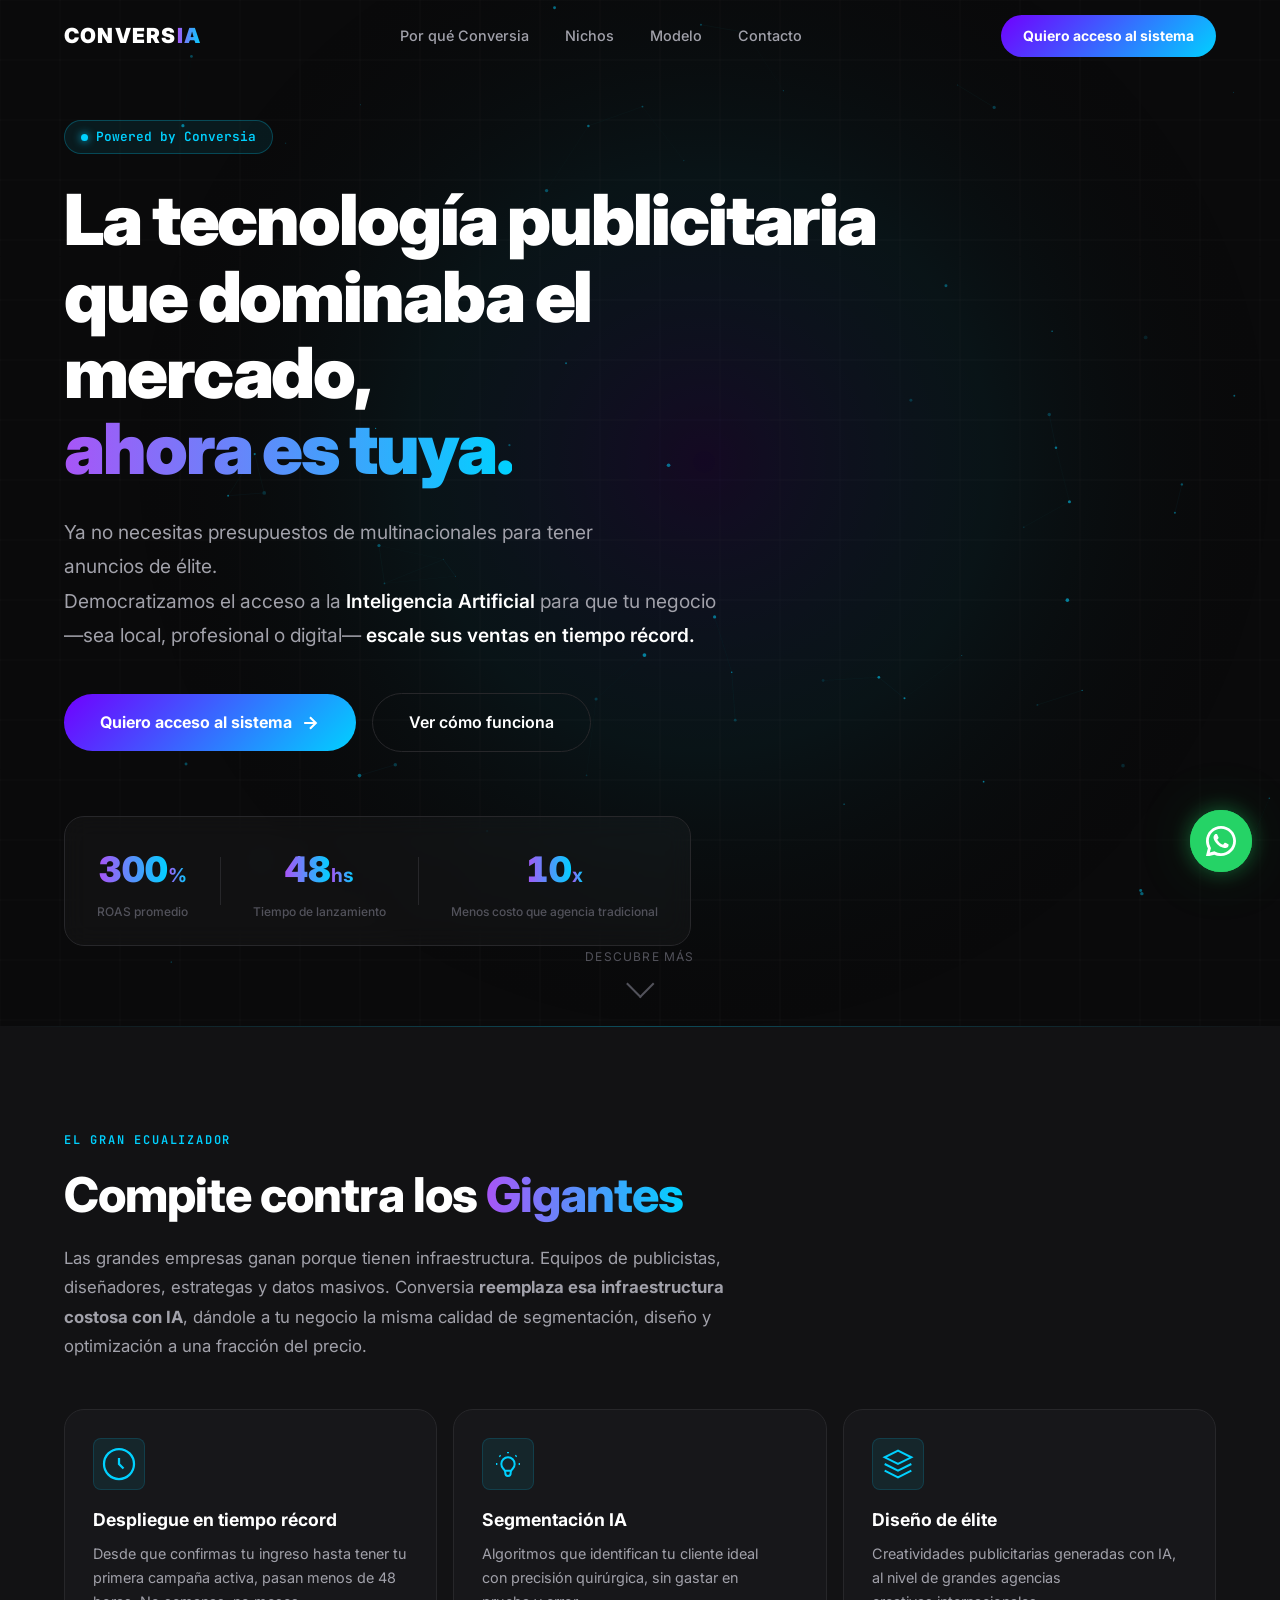
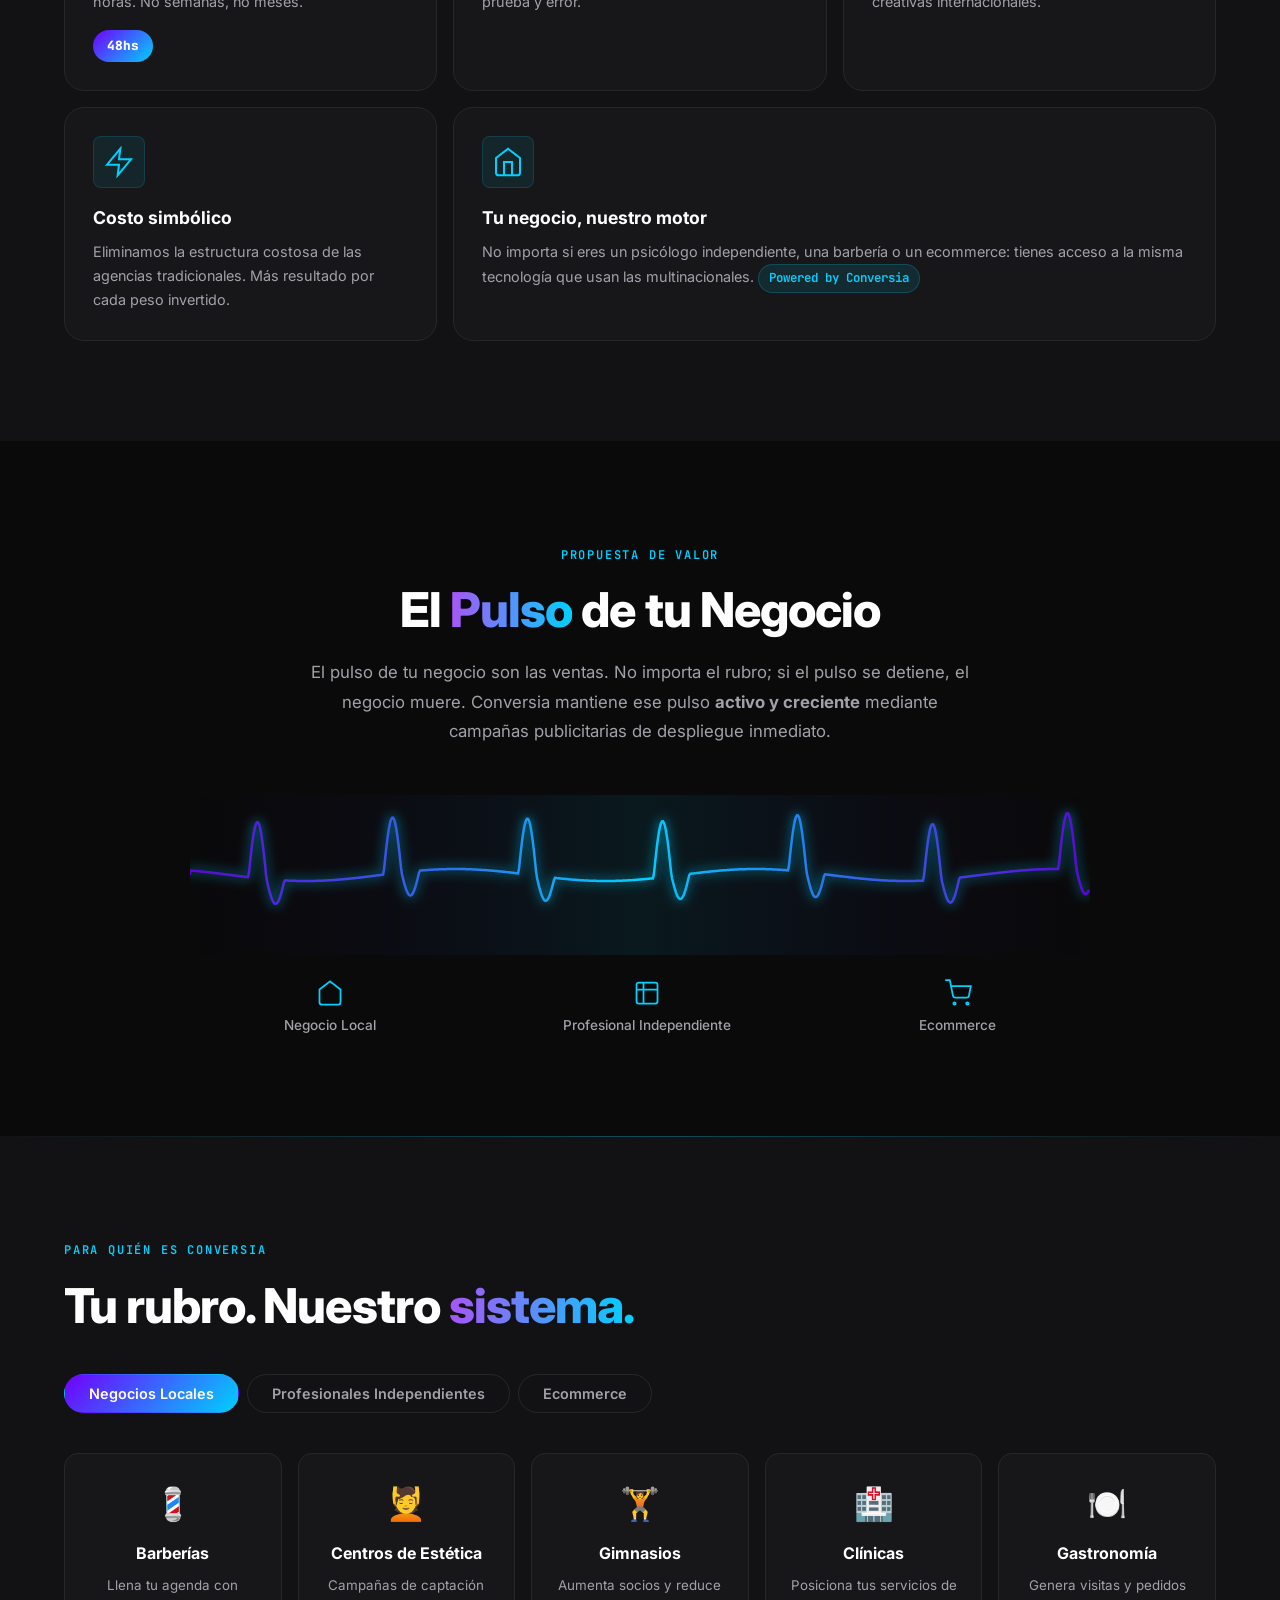
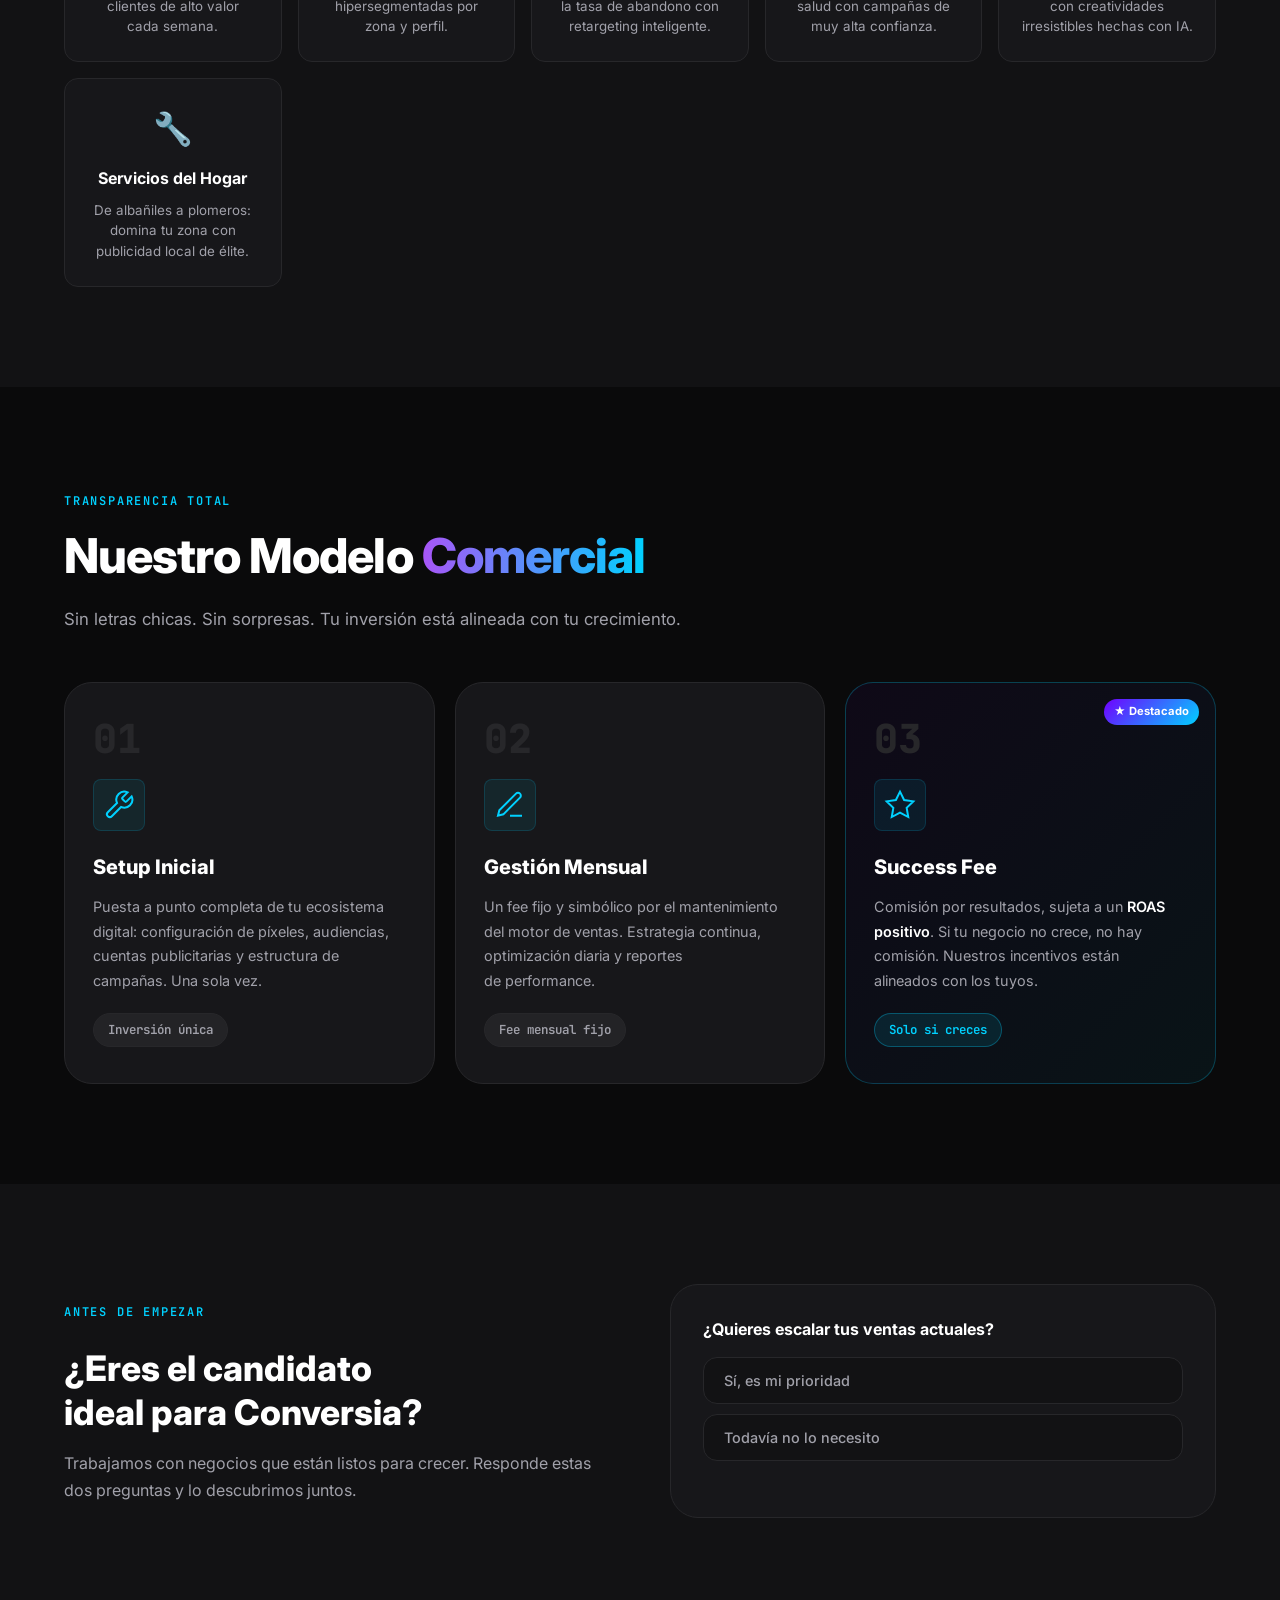
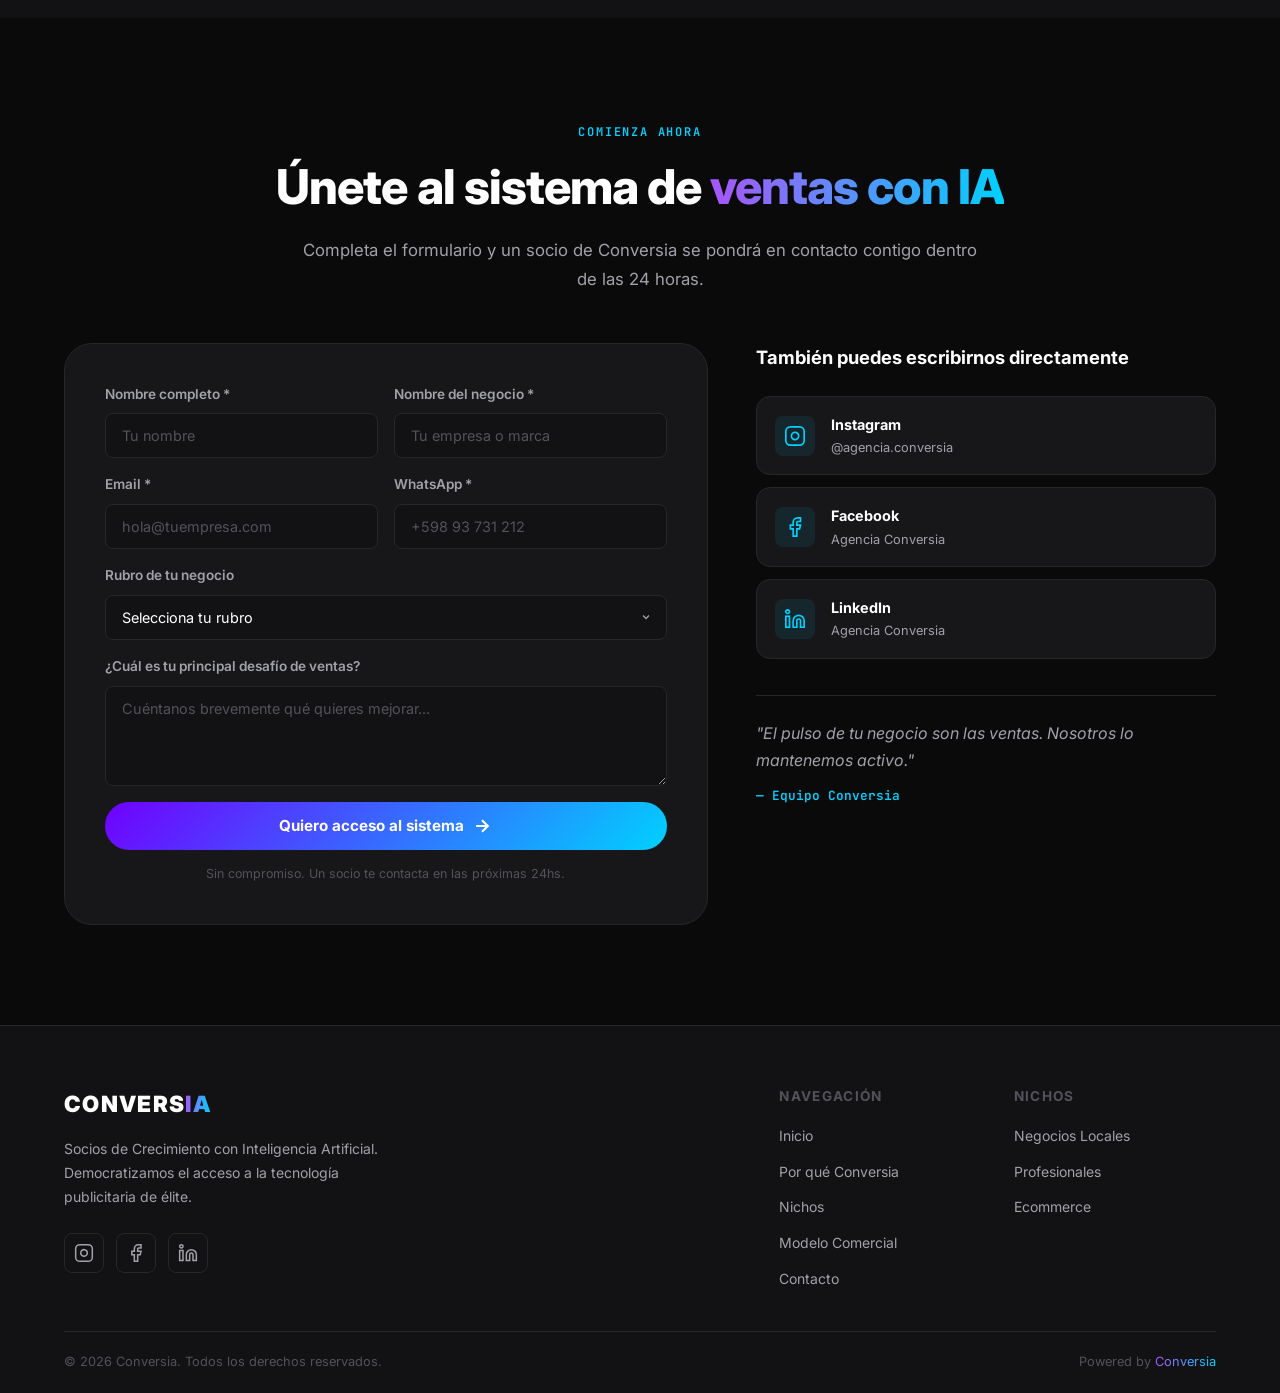
==== commit ed070eae: "Add files via upload" ====
--- a/index.html
+++ b/index.html
@@ -234,7 +234,7 @@
       </h2>
       <div class="nichos-tabs reveal">
         <button class="nicho-tab active" data-tab="locales" id="tab-locales">Negocios Locales</button>
-        <button class="nicho-tab" data-tab="profesionales" id="tab-prof">Profesionales</button>
+        <button class="nicho-tab" data-tab="profesionales" id="tab-prof">Profesionales Independientes</button>
         <button class="nicho-tab" data-tab="ecommerce" id="tab-ecom">Ecommerce</button>
       </div>
       <div class="nichos-content">
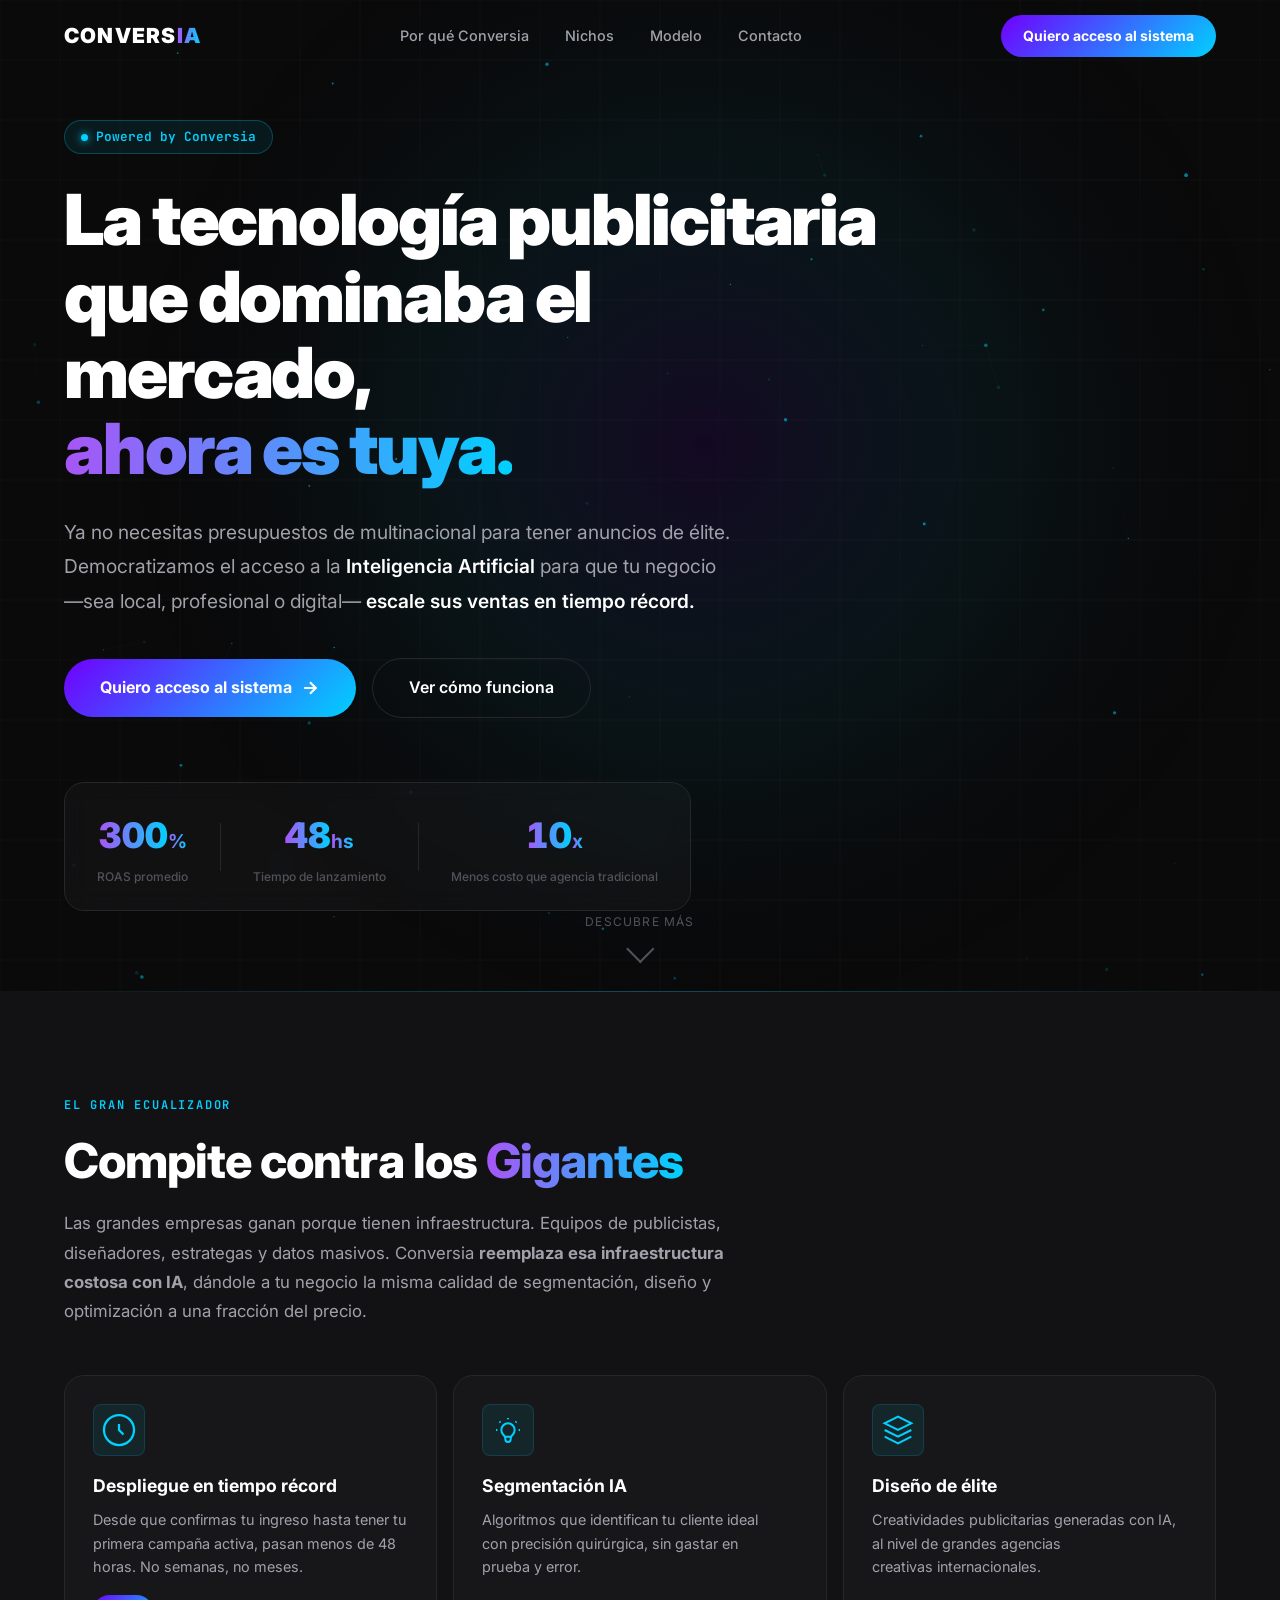
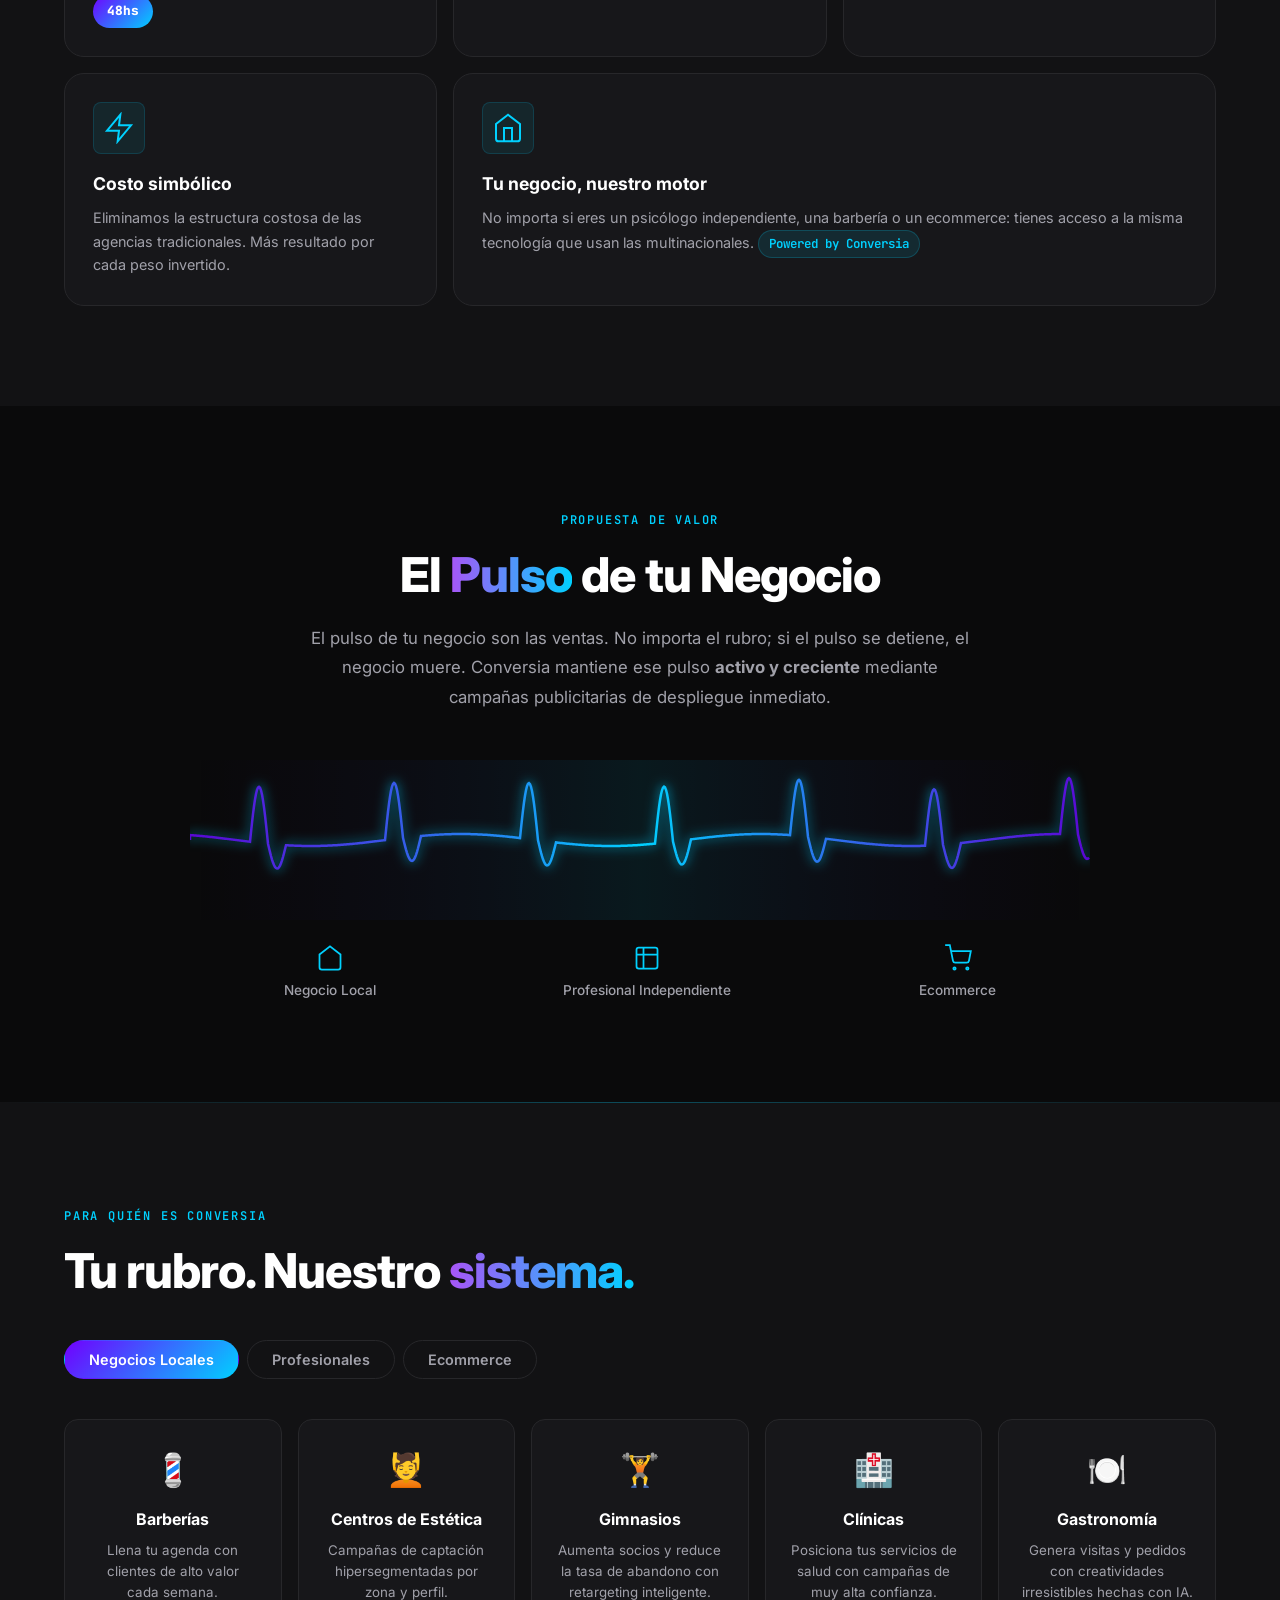
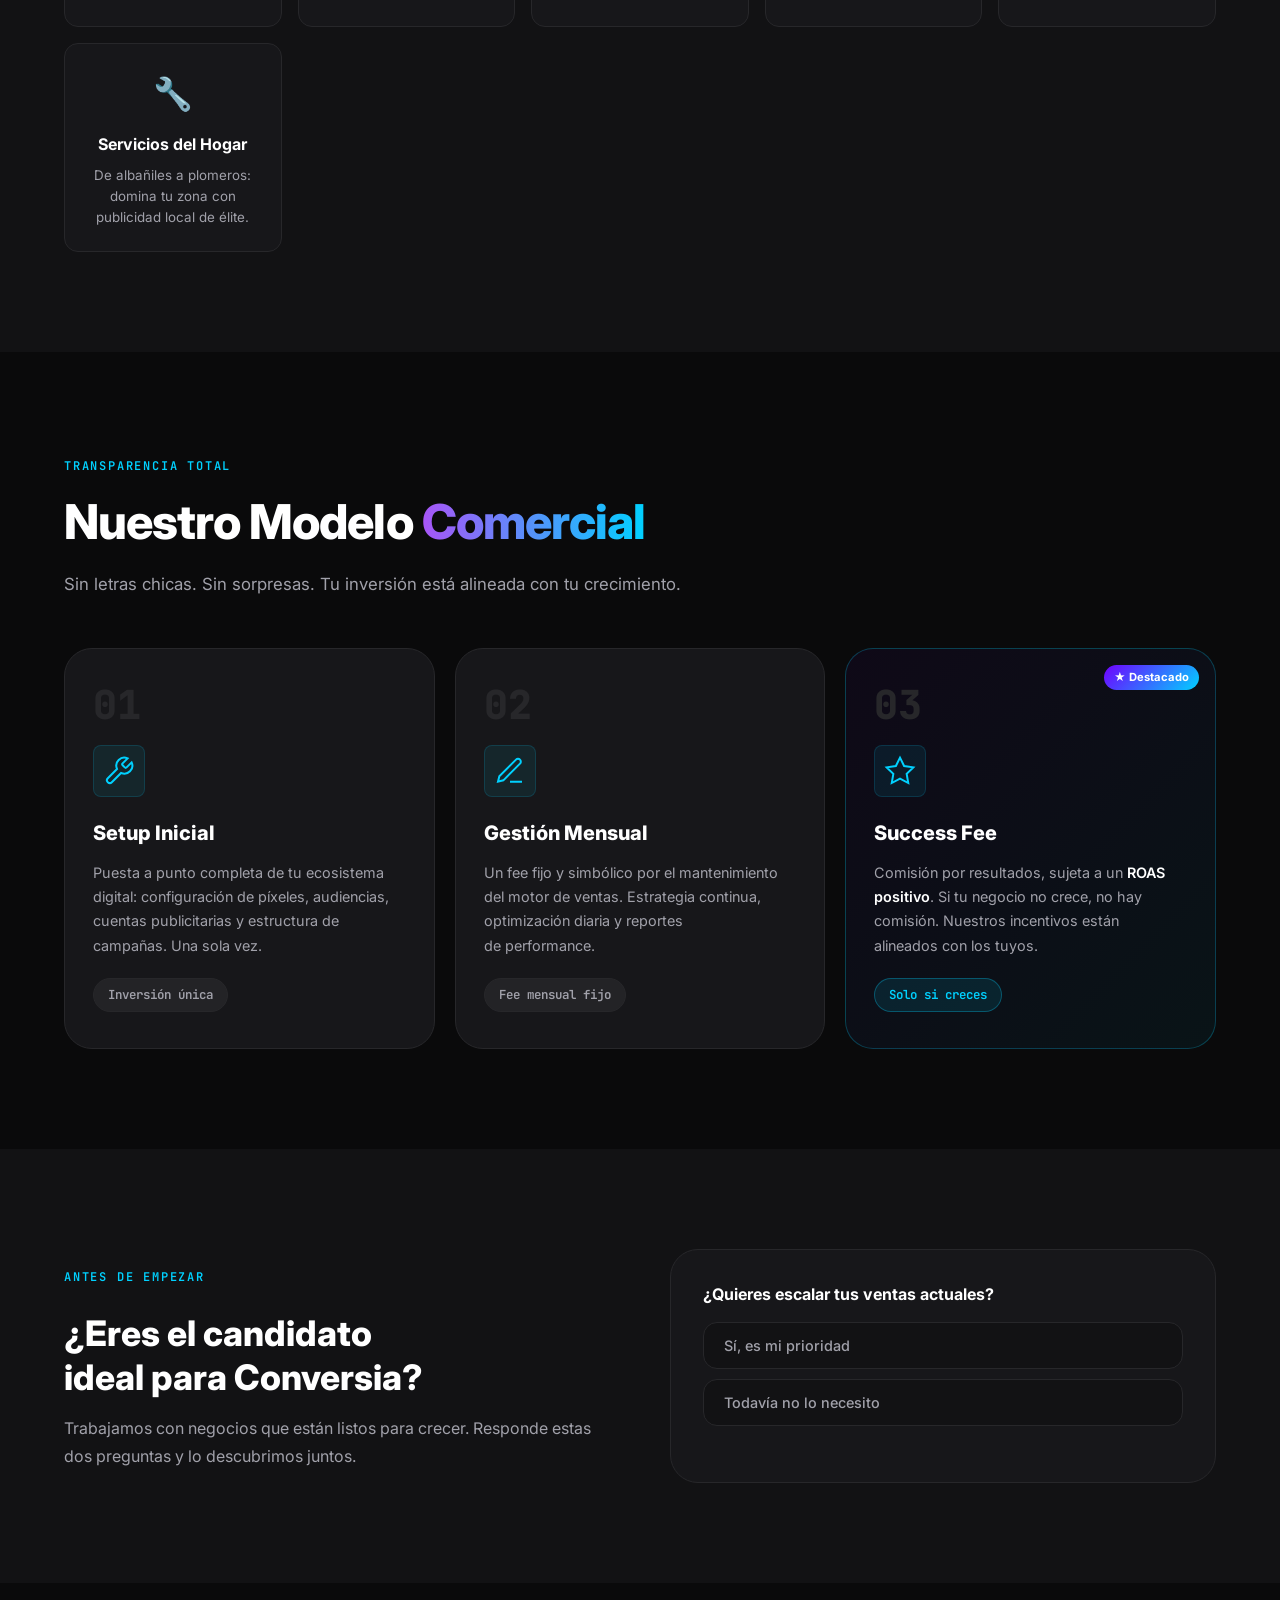
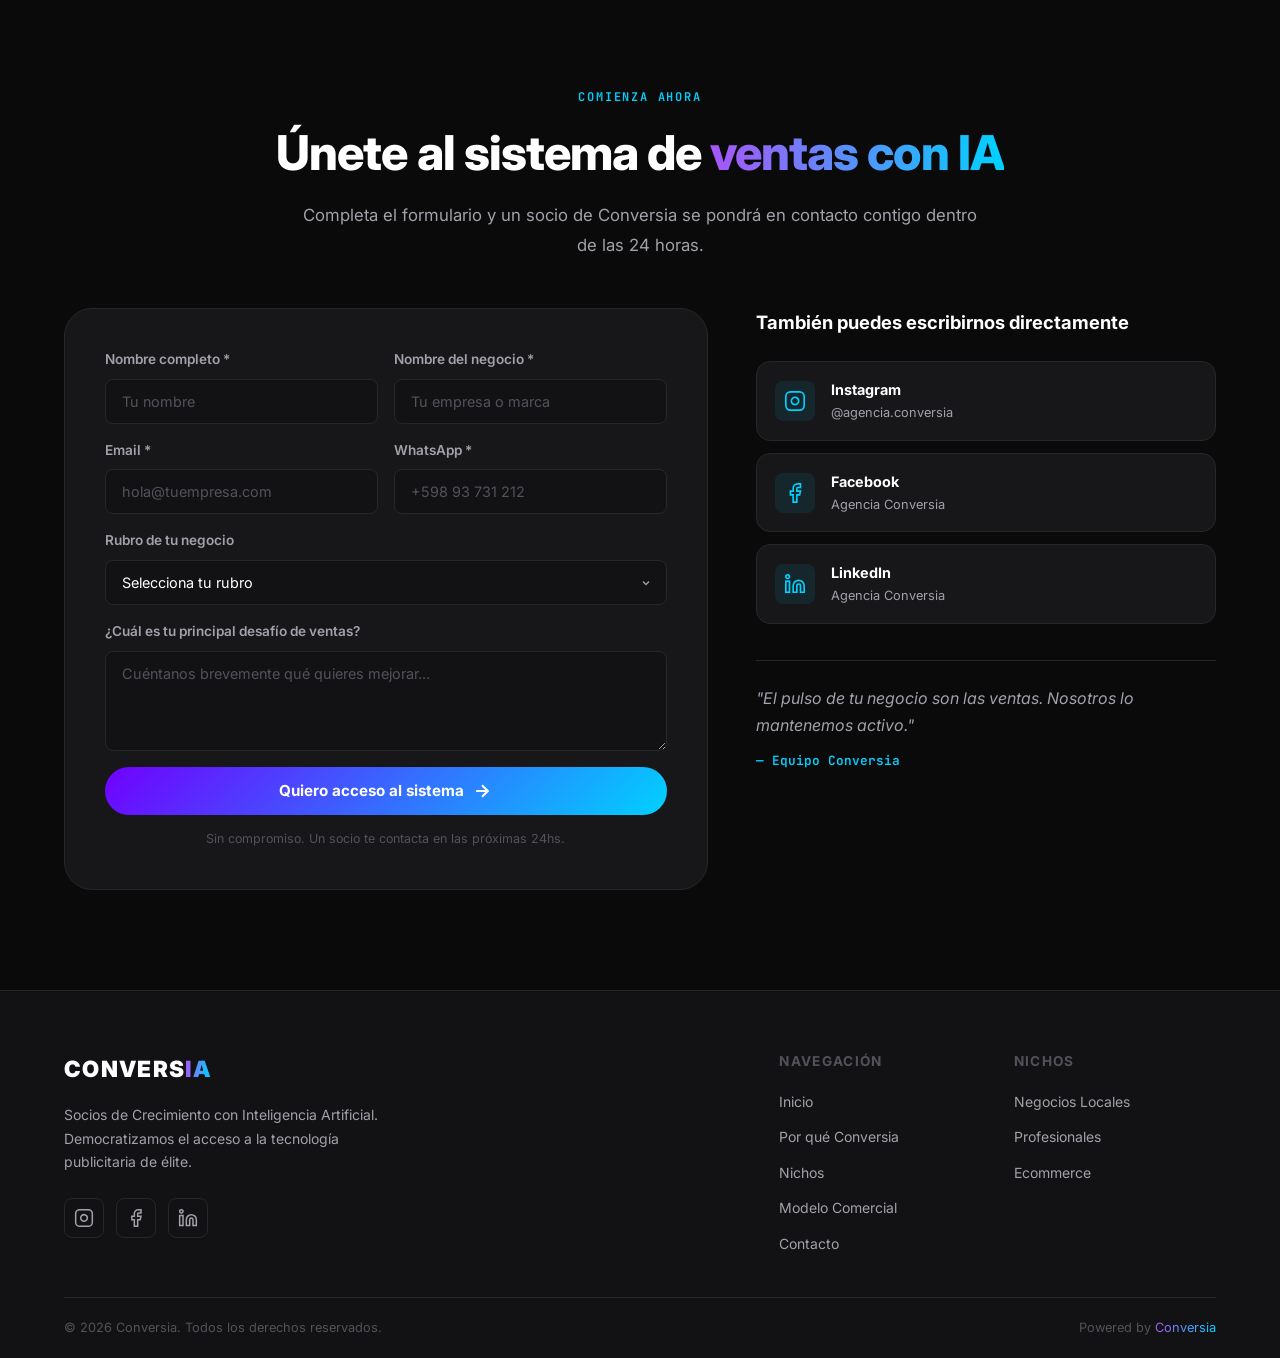
==== commit d0524da2: "feat: Implement contact form submission via Formsubmit, add a floating WhatsApp button, enhance text" ====
--- a/index.html
+++ b/index.html
@@ -1,631 +1,615 @@
-<!DOCTYPE html>
-<html lang="es">
-
-<head>
-  <meta charset="UTF-8" />
-  <meta name="viewport" content="width=device-width, initial-scale=1.0" />
-  <title>Conversia — Socios de Crecimiento con IA</title>
-  <meta name="description"
-    content="Conversia democratiza el acceso a la tecnología publicitaria de élite. Anuncios de inteligencia artificial para negocios locales, profesionales y ecommerce a un costo simbólico." />
-  <meta property="og:title" content="Conversia — La tecnología que dominaba el mercado, ahora es tuya" />
-  <meta property="og:description"
-    content="Democratizamos el acceso a la IA publicitaria para que tu negocio escale sus ventas en tiempo récord." />
-  <meta property="og:type" content="website" />
-  <link rel="preconnect" href="https://fonts.googleapis.com" />
-  <link rel="preconnect" href="https://fonts.gstatic.com" crossorigin />
-  <link
-    href="https://fonts.googleapis.com/css2?family=Inter:wght@400;500;600;700;800;900&family=JetBrains+Mono:wght@400;500&display=swap"
-    rel="stylesheet" />
-  <link rel="stylesheet" href="styles.css" />
-  <link rel="icon" type="image/x-icon" href="imagenes-web/favicon.ico">
-  <link rel="icon" type="image/png" sizes="32x32" href="imagenes-web/favicon-32x32.png">
-</head>
-
-<body>
-
-  <!-- ══════════════════════════════════════
-       NAVIGATION
-  ══════════════════════════════════════ -->
-  <header class="nav-wrapper" id="navbar">
-    <nav class="nav-inner">
-      <a href="#inicio" class="nav-logo" id="nav-logo-link">
-        <span class="logo-text">CONVERS<span class="logo-ia">IA</span></span>
-      </a>
-      <ul class="nav-links" id="nav-links">
-        <li><a href="#propuesta">Por qué Conversia</a></li>
-        <li><a href="#nichos">Nichos</a></li>
-        <li><a href="#modelo">Modelo</a></li>
-        <li><a href="#contacto">Contacto</a></li>
-      </ul>
-      <div class="nav-actions">
-        <a href="#contacto" class="btn-primary nav-cta" id="nav-cta-btn">Quiero acceso al sistema</a>
-        <button class="burger" id="burger-btn" aria-label="Abrir menú">
-          <span></span><span></span><span></span>
-        </button>
-      </div>
-    </nav>
-    <!-- Mobile menu -->
-    <div class="mobile-menu" id="mobile-menu">
-      <ul>
-        <li><a href="#propuesta" class="mobile-link">Por qué Conversia</a></li>
-        <li><a href="#nichos" class="mobile-link">Nichos</a></li>
-        <li><a href="#modelo" class="mobile-link">Modelo</a></li>
-        <li><a href="#contacto" class="mobile-link">Contacto</a></li>
-      </ul>
-      <a href="#contacto" class="btn-primary mobile-cta">Quiero acceso al sistema</a>
-    </div>
-  </header>
-
-  <!-- ══════════════════════════════════════
-       HERO SECTION
-  ══════════════════════════════════════ -->
-  <section class="hero" id="inicio">
-    <div class="hero-bg-canvas" id="hero-canvas-wrapper">
-      <canvas id="pulse-canvas"></canvas>
-    </div>
-    <div class="hero-content container">
-      <div class="hero-badge reveal">
-        <span class="badge-dot"></span> Powered by Conversia
-      </div>
-      <h1 class="hero-title reveal">
-        La tecnología publicitaria<br />
-        que dominaba el mercado,<br />
-        <span class="gradient-text">ahora es tuya.</span>
-      </h1>
-      <p class="hero-sub reveal">
-        Ya no necesitas presupuestos de multinacionales para tener anuncios de&nbsp;élite.<br class="hide-mobile" />
-        Democratizamos el acceso a la <strong>Inteligencia Artificial</strong> para que tu negocio<br
-          class="hide-mobile" />
-        —sea local, profesional o digital— <strong>escale sus ventas en tiempo récord.</strong>
-      </p>
-      <div class="hero-ctas reveal">
-        <a href="#contacto" class="btn-primary btn-large" id="hero-cta-btn">
-          <span>Quiero acceso al sistema</span>
-          <svg width="20" height="20" viewBox="0 0 24 24" fill="none" stroke="currentColor" stroke-width="2.5">
-            <path d="M5 12h14M12 5l7 7-7 7" />
-          </svg>
-        </a>
-        <a href="#propuesta" class="btn-ghost btn-large">Ver cómo funciona</a>
-      </div>
-      <div class="hero-stats reveal">
-        <div class="stat">
-          <span class="stat-num" data-target="300">0</span><span class="stat-unit">%</span>
-          <span class="stat-label">ROAS promedio</span>
-        </div>
-        <div class="stat-divider"></div>
-        <div class="stat">
-          <span class="stat-num" data-target="48">0</span><span class="stat-unit">hs</span>
-          <span class="stat-label">Tiempo de lanzamiento</span>
-        </div>
-        <div class="stat-divider"></div>
-        <div class="stat">
-          <span class="stat-num" data-target="10">0</span><span class="stat-unit">x</span>
-          <span class="stat-label">Menos costo que agencia tradicional</span>
-        </div>
-      </div>
-    </div>
-    <div class="hero-scroll-hint">
-      <span>Descubre más</span>
-      <div class="scroll-arrow"></div>
-    </div>
-  </section>
-
-  <!-- ══════════════════════════════════════
-       SECTION: Compete against Giants
-  ══════════════════════════════════════ -->
-  <section class="section-giants" id="propuesta">
-    <div class="container">
-      <div class="section-label reveal">El Gran Ecualizador</div>
-      <h2 class="section-title reveal">
-        Compite contra los <span class="gradient-text">Gigantes</span>
-      </h2>
-      <p class="section-sub reveal">
-        Las grandes empresas ganan porque tienen infraestructura. Equipos de publicistas, diseñadores, estrategas y
-        datos masivos. Conversia <strong>reemplaza esa infraestructura costosa con IA</strong>, dándole a tu negocio la
-        misma calidad de segmentación, diseño y optimización a una fracción del precio.
-      </p>
-
-      <div class="bento-grid">
-        <div class="bento-card bento-large reveal">
-          <div class="bento-icon">
-            <svg width="36" height="36" viewBox="0 0 24 24" fill="none" stroke="currentColor" stroke-width="1.5">
-              <circle cx="12" cy="12" r="10" />
-              <path d="M12 8v4l3 3" />
-            </svg>
-          </div>
-          <h3>Despliegue en tiempo récord</h3>
-          <p>Desde que confirmas tu ingreso hasta tener tu primera campaña activa, pasan menos de 48 horas. No semanas,
-            no meses.</p>
-          <div class="bento-badge">48hs</div>
-        </div>
-        <div class="bento-card reveal">
-          <div class="bento-icon">
-            <svg width="32" height="32" viewBox="0 0 24 24" fill="none" stroke="currentColor" stroke-width="1.5">
-              <path
-                d="M9.663 17h4.673M12 3v1m6.364 1.636-.707.707M21 12h-1M4 12H3m3.343-5.657-.707-.707m2.828 9.9a5 5 0 1 1 7.072 0l-.548.547A3.374 3.374 0 0 0 14 18.469V19a2 2 0 1 1-4 0v-.531c0-.895-.356-1.754-.988-2.386l-.548-.547z" />
-            </svg>
-          </div>
-          <h3>Segmentación IA</h3>
-          <p>Algoritmos que identifican tu cliente ideal con precisión quirúrgica, sin gastar en prueba y error.</p>
-        </div>
-        <div class="bento-card reveal">
-          <div class="bento-icon">
-            <svg width="32" height="32" viewBox="0 0 24 24" fill="none" stroke="currentColor" stroke-width="1.5">
-              <path d="M12 2L2 7l10 5 10-5-10-5zM2 17l10 5 10-5M2 12l10 5 10-5" />
-            </svg>
-          </div>
-          <h3>Diseño de élite</h3>
-          <p>Creatividades publicitarias generadas con IA, al nivel de grandes agencias creativas internacionales.</p>
-        </div>
-        <div class="bento-card reveal">
-          <div class="bento-icon">
-            <svg width="32" height="32" viewBox="0 0 24 24" fill="none" stroke="currentColor" stroke-width="1.5">
-              <path d="M13 2L3 14h9l-1 8 10-12h-9l1-8z" />
-            </svg>
-          </div>
-          <h3>Costo simbólico</h3>
-          <p>Eliminamos la estructura costosa de las agencias tradicionales. Más resultado por cada peso invertido.</p>
-        </div>
-        <div class="bento-card bento-wide reveal">
-          <div class="bento-icon">
-            <svg width="32" height="32" viewBox="0 0 24 24" fill="none" stroke="currentColor" stroke-width="1.5">
-              <path d="M3 9l9-7 9 7v11a2 2 0 0 1-2 2H5a2 2 0 0 1-2-2z" />
-              <polyline points="9 22 9 12 15 12 15 22" />
-            </svg>
-          </div>
-          <h3>Tu negocio, nuestro motor</h3>
-          <p>No importa si eres un psicólogo independiente, una barbería o un ecommerce: tienes acceso a la misma
-            tecnología que usan las multinacionales. <span class="inline-badge">Powered by Conversia</span></p>
-        </div>
-      </div>
-    </div>
-  </section>
-
-  <!-- ══════════════════════════════════════
-       SECTION: El Pulso de Ventas
-  ══════════════════════════════════════ -->
-  <section class="section-pulso" id="pulso">
-    <div class="container">
-      <div class="section-label reveal">Propuesta de Valor</div>
-      <h2 class="section-title reveal">
-        El <span class="gradient-text">Pulso</span> de tu Negocio
-      </h2>
-      <p class="section-sub reveal">
-        El pulso de tu negocio son las ventas. No importa el rubro; si el pulso se detiene, el negocio muere. Conversia
-        mantiene ese pulso <strong>activo y creciente</strong> mediante campañas publicitarias de despliegue inmediato.
-      </p>
-      <div class="pulse-visual reveal">
-        <canvas id="pulse-line-canvas" width="900" height="160"></canvas>
-        <div class="pulse-icons">
-          <div class="pulse-icon-item">
-            <svg width="28" height="28" viewBox="0 0 24 24" fill="none" stroke="currentColor" stroke-width="1.5">
-              <path d="M3 9l9-7 9 7v11a2 2 0 0 1-2 2H5a2 2 0 0 1-2-2z" />
-            </svg>
-            <span>Negocio Local</span>
-          </div>
-          <div class="pulse-icon-item">
-            <svg width="28" height="28" viewBox="0 0 24 24" fill="none" stroke="currentColor" stroke-width="1.5">
-              <path
-                d="M9 3H5a2 2 0 0 0-2 2v4m6-6h10a2 2 0 0 1 2 2v4M9 3v18m0 0h10a2 2 0 0 0 2-2V9M9 21H5a2 2 0 0 1-2-2V9m0 0h18" />
-            </svg>
-            <span>Profesional Independiente</span>
-          </div>
-          <div class="pulse-icon-item">
-            <svg width="28" height="28" viewBox="0 0 24 24" fill="none" stroke="currentColor" stroke-width="1.5">
-              <circle cx="9" cy="21" r="1" />
-              <circle cx="20" cy="21" r="1" />
-              <path d="M1 1h4l2.68 13.39a2 2 0 0 0 2 1.61h9.72a2 2 0 0 0 2-1.61L23 6H6" />
-            </svg>
-            <span>Ecommerce</span>
-          </div>
-        </div>
-      </div>
-    </div>
-  </section>
-
-  <!-- ══════════════════════════════════════
-       SECTION: Nichos
-  ══════════════════════════════════════ -->
-  <section class="section-nichos" id="nichos">
-    <div class="container">
-      <div class="section-label reveal">Para quién es Conversia</div>
-      <h2 class="section-title reveal">
-        Tu rubro. Nuestro <span class="gradient-text">sistema.</span>
-      </h2>
-      <div class="nichos-tabs reveal">
-        <button class="nicho-tab active" data-tab="locales" id="tab-locales">Negocios Locales</button>
-        <button class="nicho-tab" data-tab="profesionales" id="tab-prof">Profesionales Independientes</button>
-        <button class="nicho-tab" data-tab="ecommerce" id="tab-ecom">Ecommerce</button>
-      </div>
-      <div class="nichos-content">
-        <!-- Locales -->
-        <div class="nicho-panel active" id="panel-locales">
-          <div class="nicho-grid">
-            <div class="nicho-card reveal">
-              <div class="nicho-emoji">💈</div>
-              <h4>Barberías</h4>
-              <p>Llena tu agenda con clientes de alto valor cada semana.</p>
-            </div>
-            <div class="nicho-card reveal">
-              <div class="nicho-emoji">💆</div>
-              <h4>Centros de Estética</h4>
-              <p>Campañas de captación hipersegmentadas por zona y perfil.</p>
-            </div>
-            <div class="nicho-card reveal">
-              <div class="nicho-emoji">🏋️</div>
-              <h4>Gimnasios</h4>
-              <p>Aumenta socios y reduce la tasa de abandono con retargeting inteligente.</p>
-            </div>
-            <div class="nicho-card reveal">
-              <div class="nicho-emoji">🏥</div>
-              <h4>Clínicas</h4>
-              <p>Posiciona tus servicios de salud con campañas de muy alta confianza.</p>
-            </div>
-            <div class="nicho-card reveal">
-              <div class="nicho-emoji">🍽️</div>
-              <h4>Gastronomía</h4>
-              <p>Genera visitas y pedidos con creatividades irresistibles hechas con IA.</p>
-            </div>
-            <div class="nicho-card reveal">
-              <div class="nicho-emoji">🔧</div>
-              <h4>Servicios del Hogar</h4>
-              <p>De albañiles a plomeros: domina tu zona con publicidad local de élite.</p>
-            </div>
-          </div>
-        </div>
-        <!-- Profesionales -->
-        <div class="nicho-panel" id="panel-profesionales">
-          <div class="nicho-grid">
-            <div class="nicho-card reveal">
-              <div class="nicho-emoji">🧠</div>
-              <h4>Psicólogos</h4>
-              <p>Capta pacientes de forma ética y constante con campañas de alta conversión.</p>
-            </div>
-            <div class="nicho-card reveal">
-              <div class="nicho-emoji">🦴</div>
-              <h4>Kinesiólogos</h4>
-              <p>Muestra tus especialidades al público que realmente las necesita.</p>
-            </div>
-            <div class="nicho-card reveal">
-              <div class="nicho-emoji">⚖️</div>
-              <h4>Abogados</h4>
-              <p>Genera leads calificados en tu área de especialidad jurídica.</p>
-            </div>
-            <div class="nicho-card reveal">
-              <div class="nicho-emoji">📊</div>
-              <h4>Consultores</h4>
-              <p>Posiciona tu expertise y convierte visibilidad en contratos.</p>
-            </div>
-            <div class="nicho-card reveal">
-              <div class="nicho-emoji">🦷</div>
-              <h4>Odontólogos</h4>
-              <p>Campañas de captación y fidelización para tu consultorio.</p>
-            </div>
-            <div class="nicho-card reveal">
-              <div class="nicho-emoji">🏗️</div>
-              <h4>Arquitectos</h4>
-              <p>Muestra tu portfolio y genera proyectos con publicidad visual premium.</p>
-            </div>
-          </div>
-        </div>
-        <!-- Ecommerce -->
-        <div class="nicho-panel" id="panel-ecommerce">
-          <div class="nicho-grid">
-            <div class="nicho-card reveal">
-              <div class="nicho-emoji">👗</div>
-              <h4>Moda & Indumentaria</h4>
-              <p>Creatividades de alto impacto que generan ventas directas.</p>
-            </div>
-            <div class="nicho-card reveal">
-              <div class="nicho-emoji">💄</div>
-              <h4>Belleza & Cosmética</h4>
-              <p>Capitaliza tendencias virales con campañas de IA ultrarrápidas.</p>
-            </div>
-            <div class="nicho-card reveal">
-              <div class="nicho-emoji">🏠</div>
-              <h4>Hogar & Deco</h4>
-              <p>Anuncios con segmentación de intención de compra de alta precisión.</p>
-            </div>
-            <div class="nicho-card reveal">
-              <div class="nicho-emoji">🍃</div>
-              <h4>Salud & Bienestar</h4>
-              <p>Escala tu tienda online con estrategias de remarketing inteligente.</p>
-            </div>
-            <div class="nicho-card reveal">
-              <div class="nicho-emoji">⚡</div>
-              <h4>Tecnología</h4>
-              <p>Anuncios dinámicos y personalizados para catálogos grandes.</p>
-            </div>
-            <div class="nicho-card reveal">
-              <div class="nicho-emoji">🎲</div>
-              <h4>Juguetes & Entretenimiento</h4>
-              <p>Campañas de temporada y siempre-on que sostienen las ventas todo el año.</p>
-            </div>
-          </div>
-        </div>
-      </div>
-    </div>
-  </section>
-
-  <!-- ══════════════════════════════════════
-       SECTION: Modelo Comercial
-  ══════════════════════════════════════ -->
-  <section class="section-modelo" id="modelo">
-    <div class="container">
-      <div class="section-label reveal">Transparencia total</div>
-      <h2 class="section-title reveal">
-        Nuestro Modelo <span class="gradient-text">Comercial</span>
-      </h2>
-      <p class="section-sub reveal">Sin letras chicas. Sin sorpresas. Tu inversión está alineada con tu crecimiento.</p>
-      <div class="modelo-cards">
-        <div class="modelo-card reveal">
-          <div class="modelo-step">01</div>
-          <div class="modelo-icon">
-            <svg width="32" height="32" viewBox="0 0 24 24" fill="none" stroke="currentColor" stroke-width="1.5">
-              <path
-                d="M14.7 6.3a1 1 0 0 0 0 1.4l1.6 1.6a1 1 0 0 0 1.4 0l3.77-3.77a6 6 0 0 1-7.94 7.94l-6.91 6.91a2.12 2.12 0 0 1-3-3l6.91-6.91a6 6 0 0 1 7.94-7.94l-3.76 3.76z" />
-            </svg>
-          </div>
-          <h3>Setup Inicial</h3>
-          <p>Puesta a punto completa de tu ecosistema digital: configuración de píxeles, audiencias, cuentas
-            publicitarias y estructura de campañas. Una sola vez.</p>
-          <div class="modelo-tag">Inversión única</div>
-        </div>
-        <div class="modelo-card reveal">
-          <div class="modelo-step">02</div>
-          <div class="modelo-icon">
-            <svg width="32" height="32" viewBox="0 0 24 24" fill="none" stroke="currentColor" stroke-width="1.5">
-              <path d="M12 20h9" />
-              <path d="M16.5 3.5a2.121 2.121 0 0 1 3 3L7 19l-4 1 1-4L16.5 3.5z" />
-            </svg>
-          </div>
-          <h3>Gestión Mensual</h3>
-          <p>Un fee fijo y simbólico por el mantenimiento del motor de ventas. Estrategia continua, optimización diaria
-            y reportes de performance.</p>
-          <div class="modelo-tag">Fee mensual fijo</div>
-        </div>
-        <div class="modelo-card modelo-star reveal">
-          <div class="modelo-step">03</div>
-          <div class="modelo-icon">
-            <svg width="32" height="32" viewBox="0 0 24 24" fill="none" stroke="currentColor" stroke-width="1.5">
-              <polygon
-                points="12 2 15.09 8.26 22 9.27 17 14.14 18.18 21.02 12 17.77 5.82 21.02 7 14.14 2 9.27 8.91 8.26 12 2" />
-            </svg>
-          </div>
-          <h3>Success Fee</h3>
-          <p>Comisión por resultados, sujeta a un <strong>ROAS positivo</strong>. Si tu negocio no crece, no hay
-            comisión. Nuestros incentivos están alineados con los tuyos.</p>
-          <div class="modelo-tag success-tag">Solo si creces</div>
-        </div>
-      </div>
-    </div>
-  </section>
-
-  <!-- ══════════════════════════════════════
-       SECTION: Filtro / Formulario
-  ══════════════════════════════════════ -->
-  <section class="section-filtro" id="filtro">
-    <div class="container">
-      <div class="filtro-wrapper reveal">
-        <div class="filtro-text">
-          <div class="section-label">Antes de empezar</div>
-          <h2>¿Eres el candidato ideal para Conversia?</h2>
-          <p>Trabajamos con negocios que están listos para crecer. Responde estas dos preguntas y lo descubrimos juntos.
-          </p>
-        </div>
-        <div class="filtro-form">
-          <div class="filtro-question" id="q1-block">
-            <p class="q-label">¿Quieres escalar tus ventas actuales?</p>
-            <div class="q-options">
-              <button class="q-btn" data-q="1" data-val="si" id="q1-si">Sí, es mi prioridad</button>
-              <button class="q-btn" data-q="1" data-val="no" id="q1-no">Todavía no lo necesito</button>
-            </div>
-          </div>
-          <div class="filtro-question" id="q2-block" style="display:none;">
-            <p class="q-label">¿Estás listo para atender una demanda de alto nivel?</p>
-            <div class="q-options">
-              <button class="q-btn" data-q="2" data-val="si" id="q2-si">Sí, tengo capacidad operativa</button>
-              <button class="q-btn" data-q="2" data-val="no" id="q2-no">Necesito organizar primero</button>
-            </div>
-          </div>
-          <div class="filtro-result" id="filtro-result" style="display:none;"></div>
-        </div>
-      </div>
-    </div>
-  </section>
-
-  <!-- ══════════════════════════════════════
-       SECTION: Formulario de Contacto
-  ══════════════════════════════════════ -->
-  <section class="section-contacto" id="contacto">
-    <div class="container">
-      <div class="section-label reveal">Comienza ahora</div>
-      <h2 class="section-title reveal">
-        Únete al sistema de <span class="gradient-text">ventas con IA</span>
-      </h2>
-      <p class="section-sub reveal">Completa el formulario y un socio de Conversia se pondrá en contacto contigo dentro
-        de las 24 horas.</p>
-      <div class="contact-wrapper">
-        <form class="contact-form reveal" id="contact-form" novalidate>
-          <div class="form-row">
-            <div class="form-group">
-              <label for="nombre">Nombre completo *</label>
-              <input type="text" id="nombre" name="nombre" placeholder="Tu nombre" required />
-            </div>
-            <div class="form-group">
-              <label for="negocio">Nombre del negocio *</label>
-              <input type="text" id="negocio" name="negocio" placeholder="Tu empresa o marca" required />
-            </div>
-          </div>
-          <div class="form-row">
-            <div class="form-group">
-              <label for="email">Email *</label>
-              <input type="email" id="email" name="email" placeholder="hola@tuempresa.com" required />
-            </div>
-            <div class="form-group">
-              <label for="whatsapp">WhatsApp *</label>
-              <input type="tel" id="whatsapp" name="whatsapp" placeholder="+598 93 731 212" required />
-            </div>
-          </div>
-          <div class="form-group">
-            <label for="rubro">Rubro de tu negocio</label>
-            <select id="rubro" name="rubro">
-              <option value="" disabled selected>Selecciona tu rubro</option>
-              <option value="negocio-local">Negocio Local (barbería, estética, gimnasio...)</option>
-              <option value="profesional">Profesional independiente</option>
-              <option value="ecommerce">Ecommerce / Tienda Online</option>
-              <option value="clinica">Clínica / Salud</option>
-              <option value="gastronomia">Gastronomía</option>
-              <option value="otro">Otro</option>
-            </select>
-          </div>
-          <div class="form-group">
-            <label for="mensaje">¿Cuál es tu principal desafío de ventas?</label>
-            <textarea id="mensaje" name="mensaje" rows="4"
-              placeholder="Cuéntanos brevemente qué quieres mejorar..."></textarea>
-          </div>
-          <button type="submit" class="btn-primary btn-full" id="form-submit-btn">
-            <span>Quiero acceso al sistema</span>
-            <svg width="20" height="20" viewBox="0 0 24 24" fill="none" stroke="currentColor" stroke-width="2.5">
-              <path d="M5 12h14M12 5l7 7-7 7" />
-            </svg>
-          </button>
-          <div class="form-notice">Sin compromiso. Un socio te contacta en las próximas 24hs.</div>
-        </form>
-        <div class="contact-info reveal">
-          <h3>También puedes escribirnos directamente</h3>
-          <div class="contact-channels">
-            <a href="https://www.instagram.com/agencia.conversia/" class="channel-link" target="_blank" rel="noopener"
-              id="instagram-link">
-              <div class="channel-icon">
-                <svg width="22" height="22" viewBox="0 0 24 24" fill="none" stroke="currentColor" stroke-width="1.8">
-                  <rect x="2" y="2" width="20" height="20" rx="5" ry="5" />
-                  <path d="M16 11.37A4 4 0 1 1 12.63 8 4 4 0 0 1 16 11.37z" />
-                  <line x1="17.5" y1="6.5" x2="17.51" y2="6.5" />
-                </svg>
-              </div>
-              <div>
-                <span class="channel-name">Instagram</span>
-                <span class="channel-handle">@agencia.conversia</span>
-              </div>
-            </a>
-            <a href="https://www.facebook.com/profile.php?id=61558746508457" class="channel-link" target="_blank"
-              rel="noopener" id="facebook-link">
-              <div class="channel-icon">
-                <svg width="22" height="22" viewBox="0 0 24 24" fill="none" stroke="currentColor" stroke-width="1.8">
-                  <path d="M18 2h-3a5 5 0 0 0-5 5v3H7v4h3v8h4v-8h3l1-4h-4V7a1 1 0 0 1 1-1h3z" />
-                </svg>
-              </div>
-              <div>
-                <span class="channel-name">Facebook</span>
-                <span class="channel-handle">Agencia Conversia</span>
-              </div>
-            </a>
-            <a href="https://www.linkedin.com/company/agencia-conversia/" class="channel-link" target="_blank"
-              rel="noopener" id="linkedin-link">
-              <div class="channel-icon">
-                <svg width="22" height="22" viewBox="0 0 24 24" fill="none" stroke="currentColor" stroke-width="1.8">
-                  <path d="M16 8a6 6 0 0 1 6 6v7h-4v-7a2 2 0 0 0-2-2 2 2 0 0 0-2 2v7h-4v-7a6 6 0 0 1 6-6z" />
-                  <rect x="2" y="9" width="4" height="12" />
-                  <circle cx="4" cy="4" r="2" />
-                </svg>
-              </div>
-              <div>
-                <span class="channel-name">LinkedIn</span>
-                <span class="channel-handle">Agencia Conversia</span>
-              </div>
-            </a>
-          </div>
-          <div class="contact-quote">
-            <blockquote>"El pulso de tu negocio son las ventas. Nosotros lo mantenemos activo."</blockquote>
-            <cite>— Equipo Conversia</cite>
-          </div>
-        </div>
-      </div>
-    </div>
-  </section>
-
-  <!-- ══════════════════════════════════════
-       FOOTER
-  ══════════════════════════════════════ -->
-  <footer class="footer">
-    <div class="container">
-      <div class="footer-inner">
-        <div class="footer-brand">
-          <span class="logo-text">CONVERS<span class="logo-ia">IA</span></span>
-          <p>Socios de Crecimiento con Inteligencia Artificial. Democratizamos el acceso a la tecnología publicitaria
-            de&nbsp;élite.</p>
-          <div class="footer-socials">
-            <a href="https://www.instagram.com/agencia.conversia/" target="_blank" rel="noopener" aria-label="Instagram"
-              id="footer-ig">
-              <svg width="20" height="20" viewBox="0 0 24 24" fill="none" stroke="currentColor" stroke-width="1.8">
-                <rect x="2" y="2" width="20" height="20" rx="5" ry="5" />
-                <path d="M16 11.37A4 4 0 1 1 12.63 8 4 4 0 0 1 16 11.37z" />
-                <line x1="17.5" y1="6.5" x2="17.51" y2="6.5" />
-              </svg>
-            </a>
-            <a href="https://www.facebook.com/profile.php?id=61558746508457" target="_blank" rel="noopener"
-              aria-label="Facebook" id="footer-fb">
-              <svg width="20" height="20" viewBox="0 0 24 24" fill="none" stroke="currentColor" stroke-width="1.8">
-                <path d="M18 2h-3a5 5 0 0 0-5 5v3H7v4h3v8h4v-8h3l1-4h-4V7a1 1 0 0 1 1-1h3z" />
-              </svg>
-            </a>
-            <a href="https://www.linkedin.com/company/agencia-conversia/" target="_blank" rel="noopener"
-              aria-label="LinkedIn" id="footer-li">
-              <svg width="20" height="20" viewBox="0 0 24 24" fill="none" stroke="currentColor" stroke-width="1.8">
-                <path d="M16 8a6 6 0 0 1 6 6v7h-4v-7a2 2 0 0 0-2-2 2 2 0 0 0-2 2v7h-4v-7a6 6 0 0 1 6-6z" />
-                <rect x="2" y="9" width="4" height="12" />
-                <circle cx="4" cy="4" r="2" />
-              </svg>
-            </a>
-          </div>
-        </div>
-        <div class="footer-links">
-          <div class="footer-col">
-            <h4>Navegación</h4>
-            <ul>
-              <li><a href="#inicio">Inicio</a></li>
-              <li><a href="#propuesta">Por qué Conversia</a></li>
-              <li><a href="#nichos">Nichos</a></li>
-              <li><a href="#modelo">Modelo Comercial</a></li>
-              <li><a href="#contacto">Contacto</a></li>
-            </ul>
-          </div>
-          <div class="footer-col">
-            <h4>Nichos</h4>
-            <ul>
-              <li><a href="#nichos">Negocios Locales</a></li>
-              <li><a href="#nichos">Profesionales</a></li>
-              <li><a href="#nichos">Ecommerce</a></li>
-            </ul>
-          </div>
-        </div>
-      </div>
-      <div class="footer-bottom">
-        <span>© 2026 Conversia. Todos los derechos reservados.</span>
-        <span class="footer-powered">Powered by <span class="gradient-text">Conversia</span></span>
-      </div>
-    </div>
-  </footer>
-
-  <!-- ══════════════════════════════════════
-       BOTÓN FLOTANTE WHATSAPP
-  ══════════════════════════════════════ -->
-  <a href="https://wa.me/59893731212?text=Hola%21+Quiero+información+sobre+Conversia+y+cómo+escalar+mis+ventas+con+IA"
-    class="wa-float" target="_blank" rel="noopener" id="wa-float-btn" aria-label="Hablar con Agente IA por WhatsApp">
-    <div class="wa-float-pulse"></div>
-    <svg width="30" height="30" viewBox="0 0 24 24" fill="white">
-      <path
-        d="M17.472 14.382c-.297-.149-1.758-.867-2.03-.967-.273-.099-.471-.148-.67.15-.197.297-.767.966-.94 1.164-.173.199-.347.223-.644.075-.297-.15-1.255-.463-2.39-1.475-.883-.788-1.48-1.761-1.653-2.059-.173-.297-.018-.458.13-.606.134-.133.298-.347.446-.52.149-.174.198-.298.298-.497.099-.198.05-.371-.025-.52-.075-.149-.669-1.612-.916-2.207-.242-.579-.487-.5-.669-.51-.173-.008-.371-.01-.57-.01-.198 0-.52.074-.792.372-.272.297-1.04 1.016-1.04 2.479 0 1.462 1.065 2.875 1.213 3.074.149.198 2.096 3.2 5.077 4.487.709.306 1.262.489 1.694.625.712.227 1.36.195 1.871.118.571-.085 1.758-.719 2.006-1.413.248-.694.248-1.289.173-1.413-.074-.124-.272-.198-.57-.347z" />
-      <path
-        d="M12 0C5.373 0 0 5.373 0 12c0 2.122.554 4.118 1.522 5.849L.057 23.522a.75.75 0 0 0 .921.921l5.673-1.465A11.944 11.944 0 0 0 12 24c6.627 0 12-5.373 12-12S18.627 0 12 0zm0 21.75a9.713 9.713 0 0 1-4.953-1.354l-.355-.212-3.669.947.963-3.583-.232-.371A9.713 9.713 0 0 1 2.25 12C2.25 6.615 6.615 2.25 12 2.25S21.75 6.615 21.75 12 17.385 21.75 12 21.75z" />
-    </svg>
-  </a>
-
-  <!-- Toast notification -->
-  <div class="toast" id="toast"></div>
-
-  <script src="main.js"></script>
-</body>
-
+<!DOCTYPE html>
+<html lang="es">
+
+<head>
+  <meta charset="UTF-8" />
+  <meta name="viewport" content="width=device-width, initial-scale=1.0" />
+  <title>Conversia — Socios de Crecimiento con IA</title>
+  <meta name="description"
+    content="Conversia democratiza el acceso a la tecnología publicitaria de élite. Anuncios de inteligencia artificial para negocios locales, profesionales y ecommerce a un costo simbólico." />
+  <meta property="og:title" content="Conversia — La tecnología que dominaba el mercado, ahora es tuya" />
+  <meta property="og:description"
+    content="Democratizamos el acceso a la IA publicitaria para que tu negocio escale sus ventas en tiempo récord." />
+  <meta property="og:type" content="website" />
+  <link rel="preconnect" href="https://fonts.googleapis.com" />
+  <link rel="preconnect" href="https://fonts.gstatic.com" crossorigin />
+  <link
+    href="https://fonts.googleapis.com/css2?family=Inter:wght@400;500;600;700;800;900&family=JetBrains+Mono:wght@400;500&display=swap"
+    rel="stylesheet" />
+  <link rel="stylesheet" href="styles.css" />
+</head>
+
+<body>
+
+  <!-- ══════════════════════════════════════
+       NAVIGATION
+  ══════════════════════════════════════ -->
+  <header class="nav-wrapper" id="navbar">
+    <nav class="nav-inner">
+      <a href="#inicio" class="nav-logo" id="nav-logo-link">
+        <span class="logo-text">CONVERS<span class="logo-ia">IA</span></span>
+      </a>
+      <ul class="nav-links" id="nav-links">
+        <li><a href="#propuesta">Por qué Conversia</a></li>
+        <li><a href="#nichos">Nichos</a></li>
+        <li><a href="#modelo">Modelo</a></li>
+        <li><a href="#contacto">Contacto</a></li>
+      </ul>
+      <div class="nav-actions">
+        <a href="#contacto" class="btn-primary nav-cta" id="nav-cta-btn">Quiero acceso al sistema</a>
+        <button class="burger" id="burger-btn" aria-label="Abrir menú">
+          <span></span><span></span><span></span>
+        </button>
+      </div>
+    </nav>
+    <!-- Mobile menu -->
+    <div class="mobile-menu" id="mobile-menu">
+      <ul>
+        <li><a href="#propuesta" class="mobile-link">Por qué Conversia</a></li>
+        <li><a href="#nichos" class="mobile-link">Nichos</a></li>
+        <li><a href="#modelo" class="mobile-link">Modelo</a></li>
+        <li><a href="#contacto" class="mobile-link">Contacto</a></li>
+      </ul>
+      <a href="#contacto" class="btn-primary mobile-cta">Quiero acceso al sistema</a>
+    </div>
+  </header>
+
+  <!-- ══════════════════════════════════════
+       HERO SECTION
+  ══════════════════════════════════════ -->
+  <section class="hero" id="inicio">
+    <div class="hero-bg-canvas" id="hero-canvas-wrapper">
+      <canvas id="pulse-canvas"></canvas>
+    </div>
+    <div class="hero-content container">
+      <div class="hero-badge reveal">
+        <span class="badge-dot"></span> Powered by Conversia
+      </div>
+      <h1 class="hero-title reveal">
+        La tecnología publicitaria<br />
+        que dominaba el mercado,<br />
+        <span class="gradient-text">ahora es tuya.</span>
+      </h1>
+      <p class="hero-sub reveal">
+        Ya no necesitas presupuestos de multinacional para tener anuncios de élite.<br class="hide-mobile" />
+        Democratizamos el acceso a la <strong>Inteligencia Artificial</strong> para que tu negocio<br
+          class="hide-mobile" />
+        —sea local, profesional o digital— <strong>escale sus ventas en tiempo récord.</strong>
+      </p>
+      <div class="hero-ctas reveal">
+        <a href="#contacto" class="btn-primary btn-large" id="hero-cta-btn">
+          <span>Quiero acceso al sistema</span>
+          <svg width="20" height="20" viewBox="0 0 24 24" fill="none" stroke="currentColor" stroke-width="2.5">
+            <path d="M5 12h14M12 5l7 7-7 7" />
+          </svg>
+        </a>
+        <a href="#propuesta" class="btn-ghost btn-large">Ver cómo funciona</a>
+      </div>
+      <div class="hero-stats reveal">
+        <div class="stat">
+          <span class="stat-num" data-target="300">0</span><span class="stat-unit">%</span>
+          <span class="stat-label">ROAS promedio</span>
+        </div>
+        <div class="stat-divider"></div>
+        <div class="stat">
+          <span class="stat-num" data-target="48">0</span><span class="stat-unit">hs</span>
+          <span class="stat-label">Tiempo de lanzamiento</span>
+        </div>
+        <div class="stat-divider"></div>
+        <div class="stat">
+          <span class="stat-num" data-target="10">0</span><span class="stat-unit">x</span>
+          <span class="stat-label">Menos costo que agencia tradicional</span>
+        </div>
+      </div>
+    </div>
+    <div class="hero-scroll-hint">
+      <span>Descubre más</span>
+      <div class="scroll-arrow"></div>
+    </div>
+  </section>
+
+  <!-- ══════════════════════════════════════
+       SECTION: Compete against Giants
+  ══════════════════════════════════════ -->
+  <section class="section-giants" id="propuesta">
+    <div class="container">
+      <div class="section-label reveal">El Gran Ecualizador</div>
+      <h2 class="section-title reveal">
+        Compite contra los <span class="gradient-text">Gigantes</span>
+      </h2>
+      <p class="section-sub reveal">
+        Las grandes empresas ganan porque tienen infraestructura. Equipos de publicistas, diseñadores, estrategas y
+        datos masivos. Conversia <strong>reemplaza esa infraestructura costosa con IA</strong>, dándole a tu negocio la
+        misma calidad de segmentación, diseño y optimización a una fracción del precio.
+      </p>
+
+      <div class="bento-grid">
+        <div class="bento-card bento-large reveal">
+          <div class="bento-icon">
+            <svg width="36" height="36" viewBox="0 0 24 24" fill="none" stroke="currentColor" stroke-width="1.5">
+              <circle cx="12" cy="12" r="10" />
+              <path d="M12 8v4l3 3" />
+            </svg>
+          </div>
+          <h3>Despliegue en tiempo récord</h3>
+          <p>Desde que confirmas tu ingreso hasta tener tu primera campaña activa, pasan menos de 48 horas. No semanas,
+            no meses.</p>
+          <div class="bento-badge">48hs</div>
+        </div>
+        <div class="bento-card reveal">
+          <div class="bento-icon">
+            <svg width="32" height="32" viewBox="0 0 24 24" fill="none" stroke="currentColor" stroke-width="1.5">
+              <path
+                d="M9.663 17h4.673M12 3v1m6.364 1.636-.707.707M21 12h-1M4 12H3m3.343-5.657-.707-.707m2.828 9.9a5 5 0 1 1 7.072 0l-.548.547A3.374 3.374 0 0 0 14 18.469V19a2 2 0 1 1-4 0v-.531c0-.895-.356-1.754-.988-2.386l-.548-.547z" />
+            </svg>
+          </div>
+          <h3>Segmentación IA</h3>
+          <p>Algoritmos que identifican tu cliente ideal con precisión quirúrgica, sin gastar en prueba y error.</p>
+        </div>
+        <div class="bento-card reveal">
+          <div class="bento-icon">
+            <svg width="32" height="32" viewBox="0 0 24 24" fill="none" stroke="currentColor" stroke-width="1.5">
+              <path d="M12 2L2 7l10 5 10-5-10-5zM2 17l10 5 10-5M2 12l10 5 10-5" />
+            </svg>
+          </div>
+          <h3>Diseño de élite</h3>
+          <p>Creatividades publicitarias generadas con IA, al nivel de grandes agencias creativas internacionales.</p>
+        </div>
+        <div class="bento-card reveal">
+          <div class="bento-icon">
+            <svg width="32" height="32" viewBox="0 0 24 24" fill="none" stroke="currentColor" stroke-width="1.5">
+              <path d="M13 2L3 14h9l-1 8 10-12h-9l1-8z" />
+            </svg>
+          </div>
+          <h3>Costo simbólico</h3>
+          <p>Eliminamos la estructura costosa de las agencias tradicionales. Más resultado por cada peso invertido.</p>
+        </div>
+        <div class="bento-card bento-wide reveal">
+          <div class="bento-icon">
+            <svg width="32" height="32" viewBox="0 0 24 24" fill="none" stroke="currentColor" stroke-width="1.5">
+              <path d="M3 9l9-7 9 7v11a2 2 0 0 1-2 2H5a2 2 0 0 1-2-2z" />
+              <polyline points="9 22 9 12 15 12 15 22" />
+            </svg>
+          </div>
+          <h3>Tu negocio, nuestro motor</h3>
+          <p>No importa si eres un psicólogo independiente, una barbería o un ecommerce: tienes acceso a la misma
+            tecnología que usan las multinacionales. <span class="inline-badge">Powered by Conversia</span></p>
+        </div>
+      </div>
+    </div>
+  </section>
+
+  <!-- ══════════════════════════════════════
+       SECTION: El Pulso de Ventas
+  ══════════════════════════════════════ -->
+  <section class="section-pulso" id="pulso">
+    <div class="container">
+      <div class="section-label reveal">Propuesta de Valor</div>
+      <h2 class="section-title reveal">
+        El <span class="gradient-text">Pulso</span> de tu Negocio
+      </h2>
+      <p class="section-sub reveal">
+        El pulso de tu negocio son las ventas. No importa el rubro; si el pulso se detiene, el negocio muere. Conversia
+        mantiene ese pulso <strong>activo y creciente</strong> mediante campañas publicitarias de despliegue inmediato.
+      </p>
+      <div class="pulse-visual reveal">
+        <canvas id="pulse-line-canvas" width="900" height="160"></canvas>
+        <div class="pulse-icons">
+          <div class="pulse-icon-item">
+            <svg width="28" height="28" viewBox="0 0 24 24" fill="none" stroke="currentColor" stroke-width="1.5">
+              <path d="M3 9l9-7 9 7v11a2 2 0 0 1-2 2H5a2 2 0 0 1-2-2z" />
+            </svg>
+            <span>Negocio Local</span>
+          </div>
+          <div class="pulse-icon-item">
+            <svg width="28" height="28" viewBox="0 0 24 24" fill="none" stroke="currentColor" stroke-width="1.5">
+              <path
+                d="M9 3H5a2 2 0 0 0-2 2v4m6-6h10a2 2 0 0 1 2 2v4M9 3v18m0 0h10a2 2 0 0 0 2-2V9M9 21H5a2 2 0 0 1-2-2V9m0 0h18" />
+            </svg>
+            <span>Profesional Independiente</span>
+          </div>
+          <div class="pulse-icon-item">
+            <svg width="28" height="28" viewBox="0 0 24 24" fill="none" stroke="currentColor" stroke-width="1.5">
+              <circle cx="9" cy="21" r="1" />
+              <circle cx="20" cy="21" r="1" />
+              <path d="M1 1h4l2.68 13.39a2 2 0 0 0 2 1.61h9.72a2 2 0 0 0 2-1.61L23 6H6" />
+            </svg>
+            <span>Ecommerce</span>
+          </div>
+        </div>
+      </div>
+    </div>
+  </section>
+
+  <!-- ══════════════════════════════════════
+       SECTION: Nichos
+  ══════════════════════════════════════ -->
+  <section class="section-nichos" id="nichos">
+    <div class="container">
+      <div class="section-label reveal">Para quién es Conversia</div>
+      <h2 class="section-title reveal">
+        Tu rubro. Nuestro <span class="gradient-text">sistema.</span>
+      </h2>
+      <div class="nichos-tabs reveal">
+        <button class="nicho-tab active" data-tab="locales" id="tab-locales">Negocios Locales</button>
+        <button class="nicho-tab" data-tab="profesionales" id="tab-prof">Profesionales</button>
+        <button class="nicho-tab" data-tab="ecommerce" id="tab-ecom">Ecommerce</button>
+      </div>
+      <div class="nichos-content">
+        <!-- Locales -->
+        <div class="nicho-panel active" id="panel-locales">
+          <div class="nicho-grid">
+            <div class="nicho-card reveal">
+              <div class="nicho-emoji">💈</div>
+              <h4>Barberías</h4>
+              <p>Llena tu agenda con clientes de alto valor cada semana.</p>
+            </div>
+            <div class="nicho-card reveal">
+              <div class="nicho-emoji">💆</div>
+              <h4>Centros de Estética</h4>
+              <p>Campañas de captación hipersegmentadas por zona y perfil.</p>
+            </div>
+            <div class="nicho-card reveal">
+              <div class="nicho-emoji">🏋️</div>
+              <h4>Gimnasios</h4>
+              <p>Aumenta socios y reduce la tasa de abandono con retargeting inteligente.</p>
+            </div>
+            <div class="nicho-card reveal">
+              <div class="nicho-emoji">🏥</div>
+              <h4>Clínicas</h4>
+              <p>Posiciona tus servicios de salud con campañas de muy alta confianza.</p>
+            </div>
+            <div class="nicho-card reveal">
+              <div class="nicho-emoji">🍽️</div>
+              <h4>Gastronomía</h4>
+              <p>Genera visitas y pedidos con creatividades irresistibles hechas con IA.</p>
+            </div>
+            <div class="nicho-card reveal">
+              <div class="nicho-emoji">🔧</div>
+              <h4>Servicios del Hogar</h4>
+              <p>De albañiles a plomeros: domina tu zona con publicidad local de élite.</p>
+            </div>
+          </div>
+        </div>
+        <!-- Profesionales -->
+        <div class="nicho-panel" id="panel-profesionales">
+          <div class="nicho-grid">
+            <div class="nicho-card reveal">
+              <div class="nicho-emoji">🧠</div>
+              <h4>Psicólogos</h4>
+              <p>Capta pacientes de forma ética y constante con campañas de alta conversión.</p>
+            </div>
+            <div class="nicho-card reveal">
+              <div class="nicho-emoji">🦴</div>
+              <h4>Kinesiólogos</h4>
+              <p>Muestra tus especialidades al público que realmente las necesita.</p>
+            </div>
+            <div class="nicho-card reveal">
+              <div class="nicho-emoji">⚖️</div>
+              <h4>Abogados</h4>
+              <p>Genera leads calificados en tu área de especialidad jurídica.</p>
+            </div>
+            <div class="nicho-card reveal">
+              <div class="nicho-emoji">📊</div>
+              <h4>Consultores</h4>
+              <p>Posiciona tu expertise y convierte visibilidad en contratos.</p>
+            </div>
+            <div class="nicho-card reveal">
+              <div class="nicho-emoji">🦷</div>
+              <h4>Odontólogos</h4>
+              <p>Campañas de captación y fidelización para tu consultorio.</p>
+            </div>
+            <div class="nicho-card reveal">
+              <div class="nicho-emoji">🏗️</div>
+              <h4>Arquitectos</h4>
+              <p>Muestra tu portfolio y genera proyectos con publicidad visual premium.</p>
+            </div>
+          </div>
+        </div>
+        <!-- Ecommerce -->
+        <div class="nicho-panel" id="panel-ecommerce">
+          <div class="nicho-grid">
+            <div class="nicho-card reveal">
+              <div class="nicho-emoji">👗</div>
+              <h4>Moda & Indumentaria</h4>
+              <p>Creatividades de alto impacto que generan ventas directas.</p>
+            </div>
+            <div class="nicho-card reveal">
+              <div class="nicho-emoji">💄</div>
+              <h4>Belleza & Cosmética</h4>
+              <p>Capitaliza tendencias virales con campañas de IA ultrarrápidas.</p>
+            </div>
+            <div class="nicho-card reveal">
+              <div class="nicho-emoji">🏠</div>
+              <h4>Hogar & Deco</h4>
+              <p>Anuncios con segmentación de intención de compra de alta precisión.</p>
+            </div>
+            <div class="nicho-card reveal">
+              <div class="nicho-emoji">🍃</div>
+              <h4>Salud & Bienestar</h4>
+              <p>Escala tu tienda online con estrategias de remarketing inteligente.</p>
+            </div>
+            <div class="nicho-card reveal">
+              <div class="nicho-emoji">⚡</div>
+              <h4>Tecnología</h4>
+              <p>Anuncios dinámicos y personalizados para catálogos grandes.</p>
+            </div>
+            <div class="nicho-card reveal">
+              <div class="nicho-emoji">🎲</div>
+              <h4>Juguetes & Entretenimiento</h4>
+              <p>Campañas de temporada y siempre-on que sostienen las ventas todo el año.</p>
+            </div>
+          </div>
+        </div>
+      </div>
+    </div>
+  </section>
+
+  <!-- ══════════════════════════════════════
+       SECTION: Modelo Comercial
+  ══════════════════════════════════════ -->
+  <section class="section-modelo" id="modelo">
+    <div class="container">
+      <div class="section-label reveal">Transparencia total</div>
+      <h2 class="section-title reveal">
+        Nuestro Modelo <span class="gradient-text">Comercial</span>
+      </h2>
+      <p class="section-sub reveal">Sin letras chicas. Sin sorpresas. Tu inversión está alineada con tu crecimiento.</p>
+      <div class="modelo-cards">
+        <div class="modelo-card reveal">
+          <div class="modelo-step">01</div>
+          <div class="modelo-icon">
+            <svg width="32" height="32" viewBox="0 0 24 24" fill="none" stroke="currentColor" stroke-width="1.5">
+              <path
+                d="M14.7 6.3a1 1 0 0 0 0 1.4l1.6 1.6a1 1 0 0 0 1.4 0l3.77-3.77a6 6 0 0 1-7.94 7.94l-6.91 6.91a2.12 2.12 0 0 1-3-3l6.91-6.91a6 6 0 0 1 7.94-7.94l-3.76 3.76z" />
+            </svg>
+          </div>
+          <h3>Setup Inicial</h3>
+          <p>Puesta a punto completa de tu ecosistema digital: configuración de píxeles, audiencias, cuentas
+            publicitarias y estructura de campañas. Una sola vez.</p>
+          <div class="modelo-tag">Inversión única</div>
+        </div>
+        <div class="modelo-card reveal">
+          <div class="modelo-step">02</div>
+          <div class="modelo-icon">
+            <svg width="32" height="32" viewBox="0 0 24 24" fill="none" stroke="currentColor" stroke-width="1.5">
+              <path d="M12 20h9" />
+              <path d="M16.5 3.5a2.121 2.121 0 0 1 3 3L7 19l-4 1 1-4L16.5 3.5z" />
+            </svg>
+          </div>
+          <h3>Gestión Mensual</h3>
+          <p>Un fee fijo y simbólico por el mantenimiento del motor de ventas. Estrategia continua, optimización diaria
+            y reportes de performance.</p>
+          <div class="modelo-tag">Fee mensual fijo</div>
+        </div>
+        <div class="modelo-card modelo-star reveal">
+          <div class="modelo-step">03</div>
+          <div class="modelo-icon">
+            <svg width="32" height="32" viewBox="0 0 24 24" fill="none" stroke="currentColor" stroke-width="1.5">
+              <polygon
+                points="12 2 15.09 8.26 22 9.27 17 14.14 18.18 21.02 12 17.77 5.82 21.02 7 14.14 2 9.27 8.91 8.26 12 2" />
+            </svg>
+          </div>
+          <h3>Success Fee</h3>
+          <p>Comisión por resultados, sujeta a un <strong>ROAS positivo</strong>. Si tu negocio no crece, no hay
+            comisión. Nuestros incentivos están alineados con los tuyos.</p>
+          <div class="modelo-tag success-tag">Solo si creces</div>
+        </div>
+      </div>
+    </div>
+  </section>
+
+  <!-- ══════════════════════════════════════
+       SECTION: Filtro / Formulario
+  ══════════════════════════════════════ -->
+  <section class="section-filtro" id="filtro">
+    <div class="container">
+      <div class="filtro-wrapper reveal">
+        <div class="filtro-text">
+          <div class="section-label">Antes de empezar</div>
+          <h2>¿Eres el candidato ideal para Conversia?</h2>
+          <p>Trabajamos con negocios que están listos para crecer. Responde estas dos preguntas y lo descubrimos juntos.
+          </p>
+        </div>
+        <div class="filtro-form">
+          <div class="filtro-question" id="q1-block">
+            <p class="q-label">¿Quieres escalar tus ventas actuales?</p>
+            <div class="q-options">
+              <button class="q-btn" data-q="1" data-val="si" id="q1-si">Sí, es mi prioridad</button>
+              <button class="q-btn" data-q="1" data-val="no" id="q1-no">Todavía no lo necesito</button>
+            </div>
+          </div>
+          <div class="filtro-question" id="q2-block" style="display:none;">
+            <p class="q-label">¿Estás listo para atender una demanda de alto nivel?</p>
+            <div class="q-options">
+              <button class="q-btn" data-q="2" data-val="si" id="q2-si">Sí, tengo capacidad operativa</button>
+              <button class="q-btn" data-q="2" data-val="no" id="q2-no">Necesito organizar primero</button>
+            </div>
+          </div>
+          <div class="filtro-result" id="filtro-result" style="display:none;"></div>
+        </div>
+      </div>
+    </div>
+  </section>
+
+  <!-- ══════════════════════════════════════
+       SECTION: Formulario de Contacto
+  ══════════════════════════════════════ -->
+  <section class="section-contacto" id="contacto">
+    <div class="container">
+      <div class="section-label reveal">Comienza ahora</div>
+      <h2 class="section-title reveal">
+        Únete al sistema de <span class="gradient-text">ventas con IA</span>
+      </h2>
+      <p class="section-sub reveal">Completa el formulario y un socio de Conversia se pondrá en contacto contigo dentro
+        de las 24 horas.</p>
+      <div class="contact-wrapper">
+        <form class="contact-form reveal" id="contact-form" novalidate>
+          <div class="form-row">
+            <div class="form-group">
+              <label for="nombre">Nombre completo *</label>
+              <input type="text" id="nombre" name="nombre" placeholder="Tu nombre" required />
+            </div>
+            <div class="form-group">
+              <label for="negocio">Nombre del negocio *</label>
+              <input type="text" id="negocio" name="negocio" placeholder="Tu empresa o marca" required />
+            </div>
+          </div>
+          <div class="form-row">
+            <div class="form-group">
+              <label for="email">Email *</label>
+              <input type="email" id="email" name="email" placeholder="hola@tuempresa.com" required />
+            </div>
+            <div class="form-group">
+              <label for="whatsapp">WhatsApp *</label>
+              <input type="tel" id="whatsapp" name="whatsapp" placeholder="+598 93 731 212" required />
+            </div>
+          </div>
+          <div class="form-group">
+            <label for="rubro">Rubro de tu negocio</label>
+            <select id="rubro" name="rubro">
+              <option value="" disabled selected>Selecciona tu rubro</option>
+              <option value="negocio-local">Negocio Local (barbería, estética, gimnasio...)</option>
+              <option value="profesional">Profesional independiente</option>
+              <option value="ecommerce">Ecommerce / Tienda Online</option>
+              <option value="clinica">Clínica / Salud</option>
+              <option value="gastronomia">Gastronomía</option>
+              <option value="otro">Otro</option>
+            </select>
+          </div>
+          <div class="form-group">
+            <label for="mensaje">¿Cuál es tu principal desafío de ventas?</label>
+            <textarea id="mensaje" name="mensaje" rows="4"
+              placeholder="Cuéntanos brevemente qué quieres mejorar..."></textarea>
+          </div>
+          <button type="submit" class="btn-primary btn-full" id="form-submit-btn">
+            <span>Quiero acceso al sistema</span>
+            <svg width="20" height="20" viewBox="0 0 24 24" fill="none" stroke="currentColor" stroke-width="2.5">
+              <path d="M5 12h14M12 5l7 7-7 7" />
+            </svg>
+          </button>
+          <div class="form-notice">Sin compromiso. Un socio te contacta en las próximas 24hs.</div>
+        </form>
+        <div class="contact-info reveal">
+          <h3>También puedes escribirnos directamente</h3>
+          <div class="contact-channels">
+            <a href="https://www.instagram.com/agencia.conversia/" class="channel-link" target="_blank" rel="noopener"
+              id="instagram-link">
+              <div class="channel-icon">
+                <svg width="22" height="22" viewBox="0 0 24 24" fill="none" stroke="currentColor" stroke-width="1.8">
+                  <rect x="2" y="2" width="20" height="20" rx="5" ry="5" />
+                  <path d="M16 11.37A4 4 0 1 1 12.63 8 4 4 0 0 1 16 11.37z" />
+                  <line x1="17.5" y1="6.5" x2="17.51" y2="6.5" />
+                </svg>
+              </div>
+              <div>
+                <span class="channel-name">Instagram</span>
+                <span class="channel-handle">@agencia.conversia</span>
+              </div>
+            </a>
+            <a href="https://www.facebook.com/profile.php?id=61558746508457" class="channel-link" target="_blank"
+              rel="noopener" id="facebook-link">
+              <div class="channel-icon">
+                <svg width="22" height="22" viewBox="0 0 24 24" fill="none" stroke="currentColor" stroke-width="1.8">
+                  <path d="M18 2h-3a5 5 0 0 0-5 5v3H7v4h3v8h4v-8h3l1-4h-4V7a1 1 0 0 1 1-1h3z" />
+                </svg>
+              </div>
+              <div>
+                <span class="channel-name">Facebook</span>
+                <span class="channel-handle">Agencia Conversia</span>
+              </div>
+            </a>
+            <a href="https://www.linkedin.com/company/agencia-conversia/" class="channel-link" target="_blank"
+              rel="noopener" id="linkedin-link">
+              <div class="channel-icon">
+                <svg width="22" height="22" viewBox="0 0 24 24" fill="none" stroke="currentColor" stroke-width="1.8">
+                  <path d="M16 8a6 6 0 0 1 6 6v7h-4v-7a2 2 0 0 0-2-2 2 2 0 0 0-2 2v7h-4v-7a6 6 0 0 1 6-6z" />
+                  <rect x="2" y="9" width="4" height="12" />
+                  <circle cx="4" cy="4" r="2" />
+                </svg>
+              </div>
+              <div>
+                <span class="channel-name">LinkedIn</span>
+                <span class="channel-handle">Agencia Conversia</span>
+              </div>
+            </a>
+          </div>
+          <div class="contact-quote">
+            <blockquote>"El pulso de tu negocio son las ventas. Nosotros lo mantenemos activo."</blockquote>
+            <cite>— Equipo Conversia</cite>
+          </div>
+        </div>
+      </div>
+    </div>
+  </section>
+
+  <!-- ══════════════════════════════════════
+       FOOTER
+  ══════════════════════════════════════ -->
+  <footer class="footer">
+    <div class="container">
+      <div class="footer-inner">
+        <div class="footer-brand">
+          <span class="logo-text">CONVERS<span class="logo-ia">IA</span></span>
+          <p>Socios de Crecimiento con Inteligencia Artificial. Democratizamos el acceso a la tecnología publicitaria de
+            élite.</p>
+          <div class="footer-socials">
+            <a href="https://www.instagram.com/agencia.conversia/" target="_blank" rel="noopener" aria-label="Instagram"
+              id="footer-ig">
+              <svg width="20" height="20" viewBox="0 0 24 24" fill="none" stroke="currentColor" stroke-width="1.8">
+                <rect x="2" y="2" width="20" height="20" rx="5" ry="5" />
+                <path d="M16 11.37A4 4 0 1 1 12.63 8 4 4 0 0 1 16 11.37z" />
+                <line x1="17.5" y1="6.5" x2="17.51" y2="6.5" />
+              </svg>
+            </a>
+            <a href="https://www.facebook.com/profile.php?id=61558746508457" target="_blank" rel="noopener"
+              aria-label="Facebook" id="footer-fb">
+              <svg width="20" height="20" viewBox="0 0 24 24" fill="none" stroke="currentColor" stroke-width="1.8">
+                <path d="M18 2h-3a5 5 0 0 0-5 5v3H7v4h3v8h4v-8h3l1-4h-4V7a1 1 0 0 1 1-1h3z" />
+              </svg>
+            </a>
+            <a href="https://www.linkedin.com/company/agencia-conversia/" target="_blank" rel="noopener"
+              aria-label="LinkedIn" id="footer-li">
+              <svg width="20" height="20" viewBox="0 0 24 24" fill="none" stroke="currentColor" stroke-width="1.8">
+                <path d="M16 8a6 6 0 0 1 6 6v7h-4v-7a2 2 0 0 0-2-2 2 2 0 0 0-2 2v7h-4v-7a6 6 0 0 1 6-6z" />
+                <rect x="2" y="9" width="4" height="12" />
+                <circle cx="4" cy="4" r="2" />
+              </svg>
+            </a>
+          </div>
+        </div>
+        <div class="footer-links">
+          <div class="footer-col">
+            <h4>Navegación</h4>
+            <ul>
+              <li><a href="#inicio">Inicio</a></li>
+              <li><a href="#propuesta">Por qué Conversia</a></li>
+              <li><a href="#nichos">Nichos</a></li>
+              <li><a href="#modelo">Modelo Comercial</a></li>
+              <li><a href="#contacto">Contacto</a></li>
+            </ul>
+          </div>
+          <div class="footer-col">
+            <h4>Nichos</h4>
+            <ul>
+              <li><a href="#nichos">Negocios Locales</a></li>
+              <li><a href="#nichos">Profesionales</a></li>
+              <li><a href="#nichos">Ecommerce</a></li>
+            </ul>
+          </div>
+        </div>
+      </div>
+      <div class="footer-bottom">
+        <span>© 2026 Conversia. Todos los derechos reservados.</span>
+        <span class="footer-powered">Powered by <span class="gradient-text">Conversia</span></span>
+      </div>
+    </div>
+  </footer>
+
+  <!-- Toast notification -->
+  <div class="toast" id="toast"></div>
+
+  <script src="main.js"></script>
+</body>
+
 </html>
--- a/styles.css
+++ b/styles.css
@@ -1,1577 +1,1511 @@
-/* ═══════════════════════════════════════════════
-   CONVERSIA — Dark Tech Design System
-   ═══════════════════════════════════════════════ */
-
-/* ── CSS Variables ─────────────────────────────── */
-:root {
-  --bg-primary: #0A0A0B;
-  --bg-secondary: #121214;
-  --bg-card: #17171A;
-  --bg-card-hover: #1E1E22;
-  --accent-cyan: #00D1FF;
-  --accent-purple: #7000FF;
-  --gradient-brand: linear-gradient(135deg, #7000FF, #00D1FF);
-  --gradient-brand-text: linear-gradient(90deg, #a855f7, #00D1FF);
-  --text-primary: #FFFFFF;
-  --text-secondary: #A1A1AA;
-  --text-muted: #52525B;
-  --border: #27272A;
-  --border-glow: rgba(0, 209, 255, 0.3);
-  --cyan-glow: 0 0 20px rgba(0, 209, 255, 0.4), 0 0 60px rgba(0, 209, 255, 0.15);
-  --card-shadow: 0 4px 32px rgba(0, 0, 0, 0.5);
-  --font-primary: 'Inter', -apple-system, BlinkMacSystemFont, sans-serif;
-  --font-mono: 'JetBrains Mono', 'Fira Code', monospace;
-  --radius-sm: 8px;
-  --radius-md: 14px;
-  --radius-lg: 20px;
-  --radius-xl: 28px;
-  --transition: 0.3s cubic-bezier(0.4, 0, 0.2, 1);
-  --wa-green: #25D366;
-  --wa-glow: 0 0 20px rgba(37, 211, 102, 0.4), 0 0 60px rgba(37, 211, 102, 0.15);
-}
-
-/* ── Reset & Base ───────────────────────────────── */
-*,
-*::before,
-*::after {
-  box-sizing: border-box;
-  margin: 0;
-  padding: 0;
-}
-
-html {
-  scroll-behavior: smooth;
-  font-size: 16px;
-  -webkit-font-smoothing: antialiased;
-  -moz-osx-font-smoothing: grayscale;
-}
-
-body {
-  background-color: var(--bg-primary);
-  color: var(--text-primary);
-  font-family: var(--font-primary);
-  line-height: 1.6;
-  overflow-x: hidden;
-  text-wrap: pretty;
-}
-
-h1,
-h2,
-h3,
-h4,
-h5,
-h6,
-.section-title,
-.hero-title,
-.filtro-text h2,
-.bento-card h3,
-.nicho-card h4,
-.modelo-card h3 {
-  text-wrap: balance;
-}
-
-p,
-li,
-blockquote,
-.section-sub,
-.hero-sub,
-.bento-card p,
-.nicho-card p,
-.modelo-card p {
-  text-wrap: pretty;
-}
-
-img {
-  max-width: 100%;
-  display: block;
-}
-
-a {
-  text-decoration: none;
-  color: inherit;
-}
-
-ul {
-  list-style: none;
-}
-
-button {
-  cursor: pointer;
-  border: none;
-  background: none;
-  font-family: inherit;
-}
-
-input,
-select,
-textarea {
-  font-family: inherit;
-}
-
-.container {
-  width: 100%;
-  max-width: 1200px;
-  margin: 0 auto;
-  padding: 0 24px;
-}
-
-.hide-mobile {
-  display: inline;
-}
-
-/* ── Utility ─────────────────────────────────────── */
-.gradient-text {
-  background: var(--gradient-brand-text);
-  -webkit-background-clip: text;
-  -webkit-text-fill-color: transparent;
-  background-clip: text;
-}
-
-.section-label {
-  display: inline-block;
-  font-size: 0.75rem;
-  font-weight: 600;
-  letter-spacing: 0.15em;
-  text-transform: uppercase;
-  color: var(--accent-cyan);
-  font-family: var(--font-mono);
-  margin-bottom: 16px;
-}
-
-.section-title {
-  font-size: clamp(2rem, 4vw, 3rem);
-  font-weight: 800;
-  line-height: 1.2;
-  letter-spacing: -0.02em;
-  margin-bottom: 20px;
-}
-
-.section-sub {
-  font-size: 1.05rem;
-  color: var(--text-secondary);
-  max-width: 680px;
-  line-height: 1.75;
-}
-
-/* ── Reveal Animations ─────────────────────────── */
-.reveal {
-  opacity: 0;
-  transform: translateY(30px);
-  transition: opacity 0.7s ease, transform 0.7s ease;
-}
-
-.reveal.visible {
-  opacity: 1;
-  transform: translateY(0);
-}
-
-/* ── Buttons ─────────────────────────────────────── */
-.btn-primary {
-  display: inline-flex;
-  align-items: center;
-  gap: 8px;
-  padding: 14px 28px;
-  background: linear-gradient(135deg, var(--accent-purple), var(--accent-cyan));
-  color: #fff;
-  font-weight: 700;
-  font-size: 0.95rem;
-  border-radius: 50px;
-  transition: var(--transition);
-  position: relative;
-  overflow: hidden;
-  white-space: nowrap;
-  z-index: 1;
-}
-
-.btn-primary::before {
-  content: '';
-  position: absolute;
-  inset: 0;
-  background: linear-gradient(135deg, var(--accent-cyan), var(--accent-purple));
-  opacity: 0;
-  transition: opacity 0.3s;
-  z-index: -1;
-}
-
-.btn-primary:hover::before {
-  opacity: 1;
-}
-
-.btn-primary:hover {
-  transform: translateY(-2px);
-  box-shadow: var(--cyan-glow);
-}
-
-.btn-primary span,
-.btn-primary svg {
-  position: relative;
-  z-index: 1;
-}
-
-.btn-ghost {
-  display: inline-flex;
-  align-items: center;
-  gap: 8px;
-  padding: 14px 28px;
-  background: transparent;
-  color: var(--text-primary);
-  font-weight: 600;
-  font-size: 0.95rem;
-  border: 1px solid var(--border);
-  border-radius: 50px;
-  transition: var(--transition);
-}
-
-.btn-ghost:hover {
-  border-color: var(--accent-cyan);
-  color: var(--accent-cyan);
-  transform: translateY(-2px);
-}
-
-.btn-large {
-  padding: 16px 36px;
-  font-size: 1rem;
-}
-
-.btn-full {
-  width: 100%;
-  justify-content: center;
-}
-
-/* ══════════════════════════════════════════════════
-   NAVIGATION
-══════════════════════════════════════════════════ */
-.nav-wrapper {
-  position: fixed;
-  top: 0;
-  left: 0;
-  right: 0;
-  z-index: 1000;
-  transition: background 0.4s, border-color 0.4s, backdrop-filter 0.4s;
-  border-bottom: 1px solid transparent;
-}
-
-.nav-wrapper.scrolled {
-  background: rgba(10, 10, 11, 0.85);
-  backdrop-filter: blur(16px);
-  -webkit-backdrop-filter: blur(16px);
-  border-color: var(--border);
-}
-
-.nav-inner {
-  max-width: 1200px;
-  margin: 0 auto;
-  padding: 0 24px;
-  height: 72px;
-  display: flex;
-  align-items: center;
-  justify-content: space-between;
-  gap: 24px;
-}
-
-.nav-logo {
-  flex-shrink: 0;
-}
-
-.logo-text {
-  font-size: 1.3rem;
-  font-weight: 900;
-  letter-spacing: 0.06em;
-  color: var(--text-primary);
-}
-
-.logo-ia {
-  background: var(--gradient-brand-text);
-  -webkit-background-clip: text;
-  -webkit-text-fill-color: transparent;
-  background-clip: text;
-}
-
-.nav-links {
-  display: flex;
-  align-items: center;
-  gap: 36px;
-}
-
-.nav-links a {
-  font-size: 0.9rem;
-  font-weight: 500;
-  color: var(--text-secondary);
-  transition: color 0.2s;
-  position: relative;
-}
-
-.nav-links a::after {
-  content: '';
-  position: absolute;
-  bottom: -4px;
-  left: 0;
-  width: 0;
-  height: 2px;
-  background: var(--accent-cyan);
-  transition: width 0.2s;
-}
-
-.nav-links a:hover {
-  color: var(--text-primary);
-}
-
-.nav-links a:hover::after {
-  width: 100%;
-}
-
-.nav-actions {
-  display: flex;
-  align-items: center;
-  gap: 12px;
-}
-
-.nav-cta {
-  padding: 10px 22px;
-  font-size: 0.875rem;
-}
-
-.burger {
-  display: none;
-  flex-direction: column;
-  gap: 5px;
-  padding: 8px;
-}
-
-.burger span {
-  display: block;
-  width: 22px;
-  height: 2px;
-  background: var(--text-primary);
-  border-radius: 2px;
-  transition: var(--transition);
-}
-
-.burger.open span:nth-child(1) {
-  transform: translateY(7px) rotate(45deg);
-}
-
-.burger.open span:nth-child(2) {
-  opacity: 0;
-}
-
-.burger.open span:nth-child(3) {
-  transform: translateY(-7px) rotate(-45deg);
-}
-
-/* Mobile menu */
-.mobile-menu {
-  display: none;
-  flex-direction: column;
-  gap: 8px;
-  padding: 20px 24px 28px;
-  background: rgba(18, 18, 20, 0.98);
-  border-top: 1px solid var(--border);
-  backdrop-filter: blur(20px);
-}
-
-.mobile-menu.open {
-  display: flex;
-}
-
-.mobile-menu ul {
-  display: flex;
-  flex-direction: column;
-  gap: 4px;
-}
-
-.mobile-link {
-  display: block;
-  padding: 12px 0;
-  font-size: 1rem;
-  font-weight: 500;
-  color: var(--text-secondary);
-  border-bottom: 1px solid var(--border);
-  transition: color 0.2s;
-}
-
-.mobile-link:hover {
-  color: var(--accent-cyan);
-}
-
-.mobile-cta {
-  margin-top: 16px;
-  text-align: center;
-  justify-content: center;
-}
-
-/* ══════════════════════════════════════════════════
-   HERO
-══════════════════════════════════════════════════ */
-.hero {
-  position: relative;
-  min-height: 100vh;
-  display: flex;
-  flex-direction: column;
-  justify-content: center;
-  padding: 120px 0 80px;
-  overflow: hidden;
-}
-
-.hero-bg-canvas {
-  position: absolute;
-  inset: 0;
-  z-index: 0;
-}
-
-#pulse-canvas {
-  width: 100%;
-  height: 100%;
-}
-
-.hero-content {
-  position: relative;
-  z-index: 1;
-}
-
-.hero-badge {
-  display: inline-flex;
-  align-items: center;
-  gap: 8px;
-  padding: 6px 16px;
-  background: rgba(0, 209, 255, 0.08);
-  border: 1px solid rgba(0, 209, 255, 0.25);
-  border-radius: 50px;
-  font-size: 0.8rem;
-  font-weight: 600;
-  color: var(--accent-cyan);
-  font-family: var(--font-mono);
-  margin-bottom: 28px;
-}
-
-.badge-dot {
-  width: 7px;
-  height: 7px;
-  border-radius: 50%;
-  background: var(--accent-cyan);
-  box-shadow: 0 0 8px var(--accent-cyan);
-  animation: pulse-dot 2s infinite;
-}
-
-@keyframes pulse-dot {
-
-  0%,
-  100% {
-    opacity: 1;
-    transform: scale(1);
-  }
-
-  50% {
-    opacity: 0.5;
-    transform: scale(0.8);
-  }
-}
-
-.hero-title {
-  font-size: clamp(2.5rem, 5.5vw, 4.5rem);
-  font-weight: 900;
-  line-height: 1.08;
-  letter-spacing: -0.03em;
-  margin-bottom: 28px;
-  max-width: 820px;
-}
-
-.hero-sub {
-  font-size: clamp(1rem, 1.5vw, 1.2rem);
-  color: var(--text-secondary);
-  line-height: 1.8;
-  margin-bottom: 40px;
-  max-width: 680px;
-}
-
-.hero-sub strong {
-  color: var(--text-primary);
-  font-weight: 600;
-}
-
-.hero-ctas {
-  display: flex;
-  align-items: center;
-  gap: 16px;
-  flex-wrap: wrap;
-  margin-bottom: 64px;
-}
-
-.hero-stats {
-  display: flex;
-  align-items: center;
-  gap: 0;
-  padding: 24px 32px;
-  background: rgba(255, 255, 255, 0.03);
-  border: 1px solid var(--border);
-  border-radius: var(--radius-lg);
-  backdrop-filter: blur(12px);
-  max-width: fit-content;
-  gap: 32px;
-}
-
-.stat {
-  text-align: center;
-}
-
-.stat-num {
-  font-size: 2.2rem;
-  font-weight: 900;
-  background: var(--gradient-brand-text);
-  -webkit-background-clip: text;
-  -webkit-text-fill-color: transparent;
-  background-clip: text;
-  font-variant-numeric: tabular-nums;
-}
-
-.stat-unit {
-  font-size: 1.2rem;
-  font-weight: 700;
-  background: var(--gradient-brand-text);
-  -webkit-background-clip: text;
-  -webkit-text-fill-color: transparent;
-  background-clip: text;
-}
-
-.stat-label {
-  display: block;
-  font-size: 0.75rem;
-  color: var(--text-muted);
-  margin-top: 4px;
-  font-weight: 500;
-}
-
-.stat-divider {
-  width: 1px;
-  height: 48px;
-  background: var(--border);
-  flex-shrink: 0;
-}
-
-.hero-scroll-hint {
-  position: absolute;
-  bottom: 32px;
-  left: 50%;
-  transform: translateX(-50%);
-  display: flex;
-  flex-direction: column;
-  align-items: center;
-  gap: 8px;
-  color: var(--text-muted);
-  font-size: 0.75rem;
-  letter-spacing: 0.1em;
-  text-transform: uppercase;
-  animation: bounce 2s infinite;
-  z-index: 1;
-}
-
-.scroll-arrow {
-  width: 20px;
-  height: 20px;
-  border-right: 2px solid var(--text-muted);
-  border-bottom: 2px solid var(--text-muted);
-  transform: rotate(45deg);
-}
-
-@keyframes bounce {
-
-  0%,
-  100% {
-    transform: translateX(-50%) translateY(0);
-  }
-
-  50% {
-    transform: translateX(-50%) translateY(6px);
-  }
-}
-
-/* ══════════════════════════════════════════════════
-   SECTION: Giants / Bento Grid
-══════════════════════════════════════════════════ */
-.section-giants {
-  padding: 100px 0;
-  background: var(--bg-secondary);
-  position: relative;
-}
-
-.section-giants::before {
-  content: '';
-  position: absolute;
-  top: 0;
-  left: 0;
-  right: 0;
-  height: 1px;
-  background: linear-gradient(90deg, transparent, var(--border-glow), transparent);
-}
-
-.bento-grid {
-  display: grid;
-  grid-template-columns: repeat(3, 1fr);
-  grid-template-rows: auto auto;
-  gap: 16px;
-  margin-top: 48px;
-}
-
-.bento-card {
-  background: var(--bg-card);
-  border: 1px solid var(--border);
-  border-radius: var(--radius-lg);
-  padding: 28px;
-  transition: var(--transition);
-  position: relative;
-  overflow: hidden;
-}
-
-.bento-card::before {
-  content: '';
-  position: absolute;
-  top: 0;
-  left: 0;
-  right: 0;
-  height: 2px;
-  background: var(--gradient-brand);
-  opacity: 0;
-  transition: opacity 0.3s;
-}
-
-.bento-card:hover {
-  background: var(--bg-card-hover);
-  border-color: var(--border-glow);
-  transform: translateY(-4px);
-  box-shadow: var(--card-shadow), 0 0 40px rgba(0, 209, 255, 0.06);
-}
-
-.bento-card:hover::before {
-  opacity: 1;
-}
-
-.bento-large {
-  grid-column: span 1;
-}
-
-.bento-wide {
-  grid-column: span 2;
-}
-
-.bento-icon {
-  width: 52px;
-  height: 52px;
-  display: flex;
-  align-items: center;
-  justify-content: center;
-  background: rgba(0, 209, 255, 0.08);
-  border: 1px solid rgba(0, 209, 255, 0.15);
-  border-radius: var(--radius-sm);
-  color: var(--accent-cyan);
-  margin-bottom: 16px;
-}
-
-.bento-card h3 {
-  font-size: 1.1rem;
-  font-weight: 700;
-  margin-bottom: 8px;
-}
-
-.bento-card p {
-  font-size: 0.9rem;
-  color: var(--text-secondary);
-  line-height: 1.65;
-}
-
-.bento-badge {
-  display: inline-block;
-  margin-top: 16px;
-  padding: 6px 14px;
-  background: var(--gradient-brand);
-  border-radius: 50px;
-  font-size: 0.8rem;
-  font-weight: 800;
-  font-family: var(--font-mono);
-}
-
-.inline-badge {
-  display: inline-block;
-  padding: 3px 10px;
-  background: rgba(0, 209, 255, 0.1);
-  border: 1px solid rgba(0, 209, 255, 0.2);
-  border-radius: 50px;
-  font-size: 0.78rem;
-  color: var(--accent-cyan);
-  font-family: var(--font-mono);
-  font-weight: 600;
-}
-
-/* ══════════════════════════════════════════════════
-   SECTION: Pulso
-══════════════════════════════════════════════════ */
-.section-pulso {
-  padding: 100px 0;
-  text-align: center;
-}
-
-.section-pulso .section-sub {
-  margin: 0 auto 48px;
-}
-
-.pulse-visual {
-  position: relative;
-  max-width: 900px;
-  margin: 0 auto;
-}
-
-#pulse-line-canvas {
-  max-width: 100%;
-  height: auto;
-  display: block;
-}
-
-.pulse-icons {
-  display: flex;
-  justify-content: space-around;
-  margin-top: 24px;
-}
-
-.pulse-icon-item {
-  display: flex;
-  flex-direction: column;
-  align-items: center;
-  gap: 8px;
-  color: var(--text-secondary);
-  font-size: 0.85rem;
-  font-weight: 500;
-  transition: color 0.3s;
-}
-
-.pulse-icon-item svg {
-  color: var(--accent-cyan);
-}
-
-.pulse-icon-item:hover {
-  color: var(--text-primary);
-}
-
-/* ══════════════════════════════════════════════════
-   SECTION: Nichos
-══════════════════════════════════════════════════ */
-.section-nichos {
-  padding: 100px 0;
-  background: var(--bg-secondary);
-  position: relative;
-}
-
-.section-nichos::before {
-  content: '';
-  position: absolute;
-  top: 0;
-  left: 0;
-  right: 0;
-  height: 1px;
-  background: linear-gradient(90deg, transparent, var(--border-glow), transparent);
-}
-
-.nichos-tabs {
-  display: flex;
-  gap: 8px;
-  margin-top: 40px;
-  margin-bottom: 40px;
-  flex-wrap: wrap;
-}
-
-.nicho-tab {
-  padding: 10px 24px;
-  border-radius: 50px;
-  border: 1px solid var(--border);
-  font-size: 0.9rem;
-  font-weight: 600;
-  color: var(--text-secondary);
-  transition: var(--transition);
-  background: transparent;
-}
-
-.nicho-tab:hover,
-.nicho-tab.active {
-  background: linear-gradient(135deg, rgba(112, 0, 255, 0.15), rgba(0, 209, 255, 0.15));
-  border-color: var(--border-glow);
-  color: var(--text-primary);
-}
-
-.nicho-tab.active {
-  background: var(--gradient-brand);
-  border-color: transparent;
-  color: #fff;
-}
-
-.nicho-panel {
-  display: none;
-}
-
-.nicho-panel.active {
-  display: block;
-}
-
-.nicho-grid {
-  display: grid;
-  grid-template-columns: repeat(auto-fill, minmax(200px, 1fr));
-  gap: 16px;
-}
-
-.nicho-card {
-  background: var(--bg-card);
-  border: 1px solid var(--border);
-  border-radius: var(--radius-md);
-  padding: 24px 20px;
-  transition: var(--transition);
-  text-align: center;
-}
-
-.nicho-card:hover {
-  border-color: var(--border-glow);
-  background: var(--bg-card-hover);
-  transform: translateY(-4px);
-  box-shadow: var(--card-shadow);
-}
-
-.nicho-emoji {
-  font-size: 2rem;
-  margin-bottom: 12px;
-  display: block;
-}
-
-.nicho-card h4 {
-  font-size: 1rem;
-  font-weight: 700;
-  margin-bottom: 8px;
-}
-
-.nicho-card p {
-  font-size: 0.835rem;
-  color: var(--text-secondary);
-  line-height: 1.55;
-}
-
-/* ══════════════════════════════════════════════════
-   SECTION: Modelo Comercial
-══════════════════════════════════════════════════ */
-.section-modelo {
-  padding: 100px 0;
-}
-
-.modelo-cards {
-  display: grid;
-  grid-template-columns: repeat(3, 1fr);
-  gap: 20px;
-  margin-top: 48px;
-}
-
-.modelo-card {
-  background: var(--bg-card);
-  border: 1px solid var(--border);
-  border-radius: var(--radius-xl);
-  padding: 36px 28px;
-  position: relative;
-  transition: var(--transition);
-  overflow: hidden;
-}
-
-.modelo-card::after {
-  content: '';
-  position: absolute;
-  bottom: 0;
-  left: 0;
-  right: 0;
-  height: 3px;
-  background: var(--gradient-brand);
-  opacity: 0;
-  transition: opacity 0.3s;
-}
-
-.modelo-card:hover {
-  border-color: var(--border-glow);
-  transform: translateY(-6px);
-  box-shadow: var(--card-shadow), 0 0 50px rgba(0, 209, 255, 0.08);
-}
-
-.modelo-card:hover::after {
-  opacity: 1;
-}
-
-.modelo-star {
-  border-color: rgba(0, 209, 255, 0.25);
-  background: linear-gradient(135deg, rgba(112, 0, 255, 0.05), rgba(0, 209, 255, 0.05));
-}
-
-.modelo-star::before {
-  content: '★ Destacado';
-  position: absolute;
-  top: 16px;
-  right: 16px;
-  padding: 4px 10px;
-  background: var(--gradient-brand);
-  border-radius: 50px;
-  font-size: 0.7rem;
-  font-weight: 700;
-}
-
-.modelo-step {
-  font-family: var(--font-mono);
-  font-size: 2.5rem;
-  font-weight: 900;
-  color: var(--border);
-  line-height: 1;
-  margin-bottom: 20px;
-}
-
-.modelo-icon {
-  width: 52px;
-  height: 52px;
-  display: flex;
-  align-items: center;
-  justify-content: center;
-  background: rgba(0, 209, 255, 0.08);
-  border: 1px solid rgba(0, 209, 255, 0.15);
-  border-radius: var(--radius-sm);
-  color: var(--accent-cyan);
-  margin-bottom: 20px;
-}
-
-.modelo-card h3 {
-  font-size: 1.25rem;
-  font-weight: 800;
-  margin-bottom: 12px;
-}
-
-.modelo-card p {
-  font-size: 0.9rem;
-  color: var(--text-secondary);
-  line-height: 1.7;
-  margin-bottom: 20px;
-}
-
-.modelo-card p strong {
-  color: var(--text-primary);
-  font-weight: 600;
-}
-
-.modelo-tag {
-  display: inline-block;
-  padding: 6px 14px;
-  background: rgba(255, 255, 255, 0.05);
-  border: 1px solid var(--border);
-  border-radius: 50px;
-  font-size: 0.78rem;
-  font-weight: 600;
-  color: var(--text-secondary);
-  font-family: var(--font-mono);
-}
-
-.success-tag {
-  background: rgba(0, 209, 255, 0.1);
-  border-color: rgba(0, 209, 255, 0.3);
-  color: var(--accent-cyan);
-}
-
-/* ══════════════════════════════════════════════════
-   SECTION: Filtro / Quiz
-══════════════════════════════════════════════════ */
-.section-filtro {
-  padding: 100px 0;
-  background: var(--bg-secondary);
-}
-
-.filtro-wrapper {
-  display: grid;
-  grid-template-columns: 1fr 1fr;
-  gap: 60px;
-  align-items: center;
-}
-
-.filtro-text h2 {
-  font-size: clamp(1.6rem, 3vw, 2.2rem);
-  font-weight: 800;
-  line-height: 1.25;
-  margin-bottom: 16px;
-  margin-top: 8px;
-}
-
-.filtro-text p {
-  color: var(--text-secondary);
-  line-height: 1.7;
-}
-
-.filtro-form {
-  background: var(--bg-card);
-  border: 1px solid var(--border);
-  border-radius: var(--radius-xl);
-  padding: 32px;
-}
-
-.filtro-question {
-  margin-bottom: 24px;
-}
-
-.q-label {
-  font-size: 1rem;
-  font-weight: 700;
-  margin-bottom: 16px;
-  line-height: 1.5;
-}
-
-.q-options {
-  display: flex;
-  flex-direction: column;
-  gap: 10px;
-}
-
-.q-btn {
-  padding: 14px 20px;
-  border: 1px solid var(--border);
-  border-radius: var(--radius-md);
-  text-align: left;
-  font-size: 0.9rem;
-  font-weight: 500;
-  color: var(--text-secondary);
-  background: var(--bg-secondary);
-  transition: var(--transition);
-}
-
-.q-btn:hover {
-  border-color: var(--accent-cyan);
-  color: var(--text-primary);
-  background: rgba(0, 209, 255, 0.05);
-}
-
-.q-btn.selected {
-  border-color: var(--accent-cyan);
-  color: var(--accent-cyan);
-  background: rgba(0, 209, 255, 0.08);
-}
-
-.filtro-result {
-  padding: 20px;
-  border-radius: var(--radius-md);
-  font-weight: 600;
-  font-size: 0.95rem;
-  line-height: 1.6;
-  text-align: center;
-}
-
-.filtro-result.positive {
-  background: rgba(0, 209, 255, 0.08);
-  border: 1px solid rgba(0, 209, 255, 0.25);
-  color: var(--accent-cyan);
-}
-
-.filtro-result.negative {
-  background: rgba(255, 78, 78, 0.08);
-  border: 1px solid rgba(255, 78, 78, 0.2);
-  color: #FF8080;
-}
-
-/* ══════════════════════════════════════════════════
-   SECTION: Contacto
-══════════════════════════════════════════════════ */
-.section-contacto {
-  padding: 100px 0;
-  text-align: center;
-}
-
-.section-contacto .section-sub {
-  margin: 0 auto 48px;
-}
-
-.contact-wrapper {
-  display: grid;
-  grid-template-columns: 1.4fr 1fr;
-  gap: 48px;
-  text-align: left;
-}
-
-.contact-form {
-  background: var(--bg-card);
-  border: 1px solid var(--border);
-  border-radius: var(--radius-xl);
-  padding: 40px;
-}
-
-.form-row {
-  display: grid;
-  grid-template-columns: 1fr 1fr;
-  gap: 16px;
-}
-
-.form-group {
-  display: flex;
-  flex-direction: column;
-  gap: 8px;
-  margin-bottom: 16px;
-}
-
-.form-group label {
-  font-size: 0.85rem;
-  font-weight: 600;
-  color: var(--text-secondary);
-}
-
-.form-group input,
-.form-group select,
-.form-group textarea {
-  padding: 13px 16px;
-  background: var(--bg-secondary);
-  border: 1px solid var(--border);
-  border-radius: var(--radius-sm);
-  color: var(--text-primary);
-  font-size: 0.9rem;
-  outline: none;
-  transition: border-color 0.2s;
-  -webkit-appearance: none;
-  appearance: none;
-}
-
-.form-group select {
-  background-image: url("data:image/svg+xml,%3Csvg xmlns='http://www.w3.org/2000/svg' width='12' height='12' viewBox='0 0 24 24' fill='none' stroke='%23A1A1AA' stroke-width='2.5'%3E%3Cpath d='M6 9l6 6 6-6'/%3E%3C/svg%3E");
-  background-repeat: no-repeat;
-  background-position: right 14px center;
-  cursor: pointer;
-}
-
-.form-group option {
-  background: var(--bg-secondary);
-  color: var(--text-primary);
-}
-
-.form-group input::placeholder,
-.form-group textarea::placeholder {
-  color: var(--text-muted);
-}
-
-.form-group input:focus,
-.form-group select:focus,
-.form-group textarea:focus {
-  border-color: var(--accent-cyan);
-  box-shadow: 0 0 0 3px rgba(0, 209, 255, 0.1);
-}
-
-.form-group textarea {
-  resize: vertical;
-  min-height: 100px;
-}
-
-.form-notice {
-  margin-top: 14px;
-  text-align: center;
-  font-size: 0.78rem;
-  color: var(--text-muted);
-}
-
-/* Contact info sidebar */
-.contact-info h3 {
-  font-size: 1.15rem;
-  font-weight: 700;
-  margin-bottom: 24px;
-}
-
-.contact-channels {
-  display: flex;
-  flex-direction: column;
-  gap: 12px;
-  margin-bottom: 36px;
-}
-
-.channel-link {
-  display: flex;
-  align-items: center;
-  gap: 16px;
-  padding: 16px 18px;
-  background: var(--bg-card);
-  border: 1px solid var(--border);
-  border-radius: var(--radius-md);
-  transition: var(--transition);
-}
-
-.channel-link:hover {
-  border-color: var(--border-glow);
-  background: var(--bg-card-hover);
-  transform: translateX(4px);
-}
-
-.channel-icon {
-  width: 40px;
-  height: 40px;
-  display: flex;
-  align-items: center;
-  justify-content: center;
-  background: rgba(0, 209, 255, 0.08);
-  border-radius: var(--radius-sm);
-  color: var(--accent-cyan);
-  flex-shrink: 0;
-}
-
-.channel-name {
-  display: block;
-  font-weight: 700;
-  font-size: 0.9rem;
-}
-
-.channel-handle {
-  display: block;
-  font-size: 0.8rem;
-  color: var(--text-secondary);
-  margin-top: 2px;
-}
-
-.contact-quote {
-  padding-top: 24px;
-  border-top: 1px solid var(--border);
-}
-
-.contact-quote blockquote {
-  font-size: 1rem;
-  font-style: italic;
-  color: var(--text-secondary);
-  line-height: 1.7;
-  margin-bottom: 8px;
-}
-
-.contact-quote cite {
-  font-size: 0.8rem;
-  color: var(--accent-cyan);
-  font-style: normal;
-  font-weight: 600;
-  font-family: var(--font-mono);
-}
-
-/* ══════════════════════════════════════════════════
-   FOOTER
-══════════════════════════════════════════════════ */
-.footer {
-  background: var(--bg-secondary);
-  border-top: 1px solid var(--border);
-  padding: 60px 0 0;
-}
-
-.footer-inner {
-  display: grid;
-  grid-template-columns: 1.5fr 1fr;
-  gap: 60px;
-  padding-bottom: 40px;
-}
-
-.footer-brand .logo-text {
-  display: block;
-  font-size: 1.4rem;
-  font-weight: 900;
-  letter-spacing: 0.06em;
-  margin-bottom: 16px;
-}
-
-.footer-brand p {
-  font-size: 0.875rem;
-  color: var(--text-secondary);
-  line-height: 1.7;
-  max-width: 340px;
-  margin-bottom: 24px;
-}
-
-.footer-socials {
-  display: flex;
-  gap: 12px;
-}
-
-.footer-socials a {
-  width: 40px;
-  height: 40px;
-  display: flex;
-  align-items: center;
-  justify-content: center;
-  border: 1px solid var(--border);
-  border-radius: var(--radius-sm);
-  color: var(--text-secondary);
-  transition: var(--transition);
-}
-
-.footer-socials a:hover {
-  border-color: var(--accent-cyan);
-  color: var(--accent-cyan);
-  background: rgba(0, 209, 255, 0.08);
-}
-
-.footer-links {
-  display: grid;
-  grid-template-columns: 1fr 1fr;
-  gap: 32px;
-}
-
-.footer-col h4 {
-  font-size: 0.85rem;
-  font-weight: 700;
-  text-transform: uppercase;
-  letter-spacing: 0.1em;
-  color: var(--text-muted);
-  margin-bottom: 16px;
-}
-
-.footer-col ul {
-  display: flex;
-  flex-direction: column;
-  gap: 10px;
-}
-
-.footer-col a {
-  font-size: 0.875rem;
-  color: var(--text-secondary);
-  transition: color 0.2s;
-}
-
-.footer-col a:hover {
-  color: var(--accent-cyan);
-}
-
-.footer-bottom {
-  border-top: 1px solid var(--border);
-  padding: 20px 0;
-  display: flex;
-  justify-content: space-between;
-  align-items: center;
-  font-size: 0.8rem;
-  color: var(--text-muted);
-}
-
-/* ══════════════════════════════════════════════════
-   TOAST
-══════════════════════════════════════════════════ */
-.toast {
-  position: fixed;
-  bottom: 32px;
-  left: 50%;
-  transform: translateX(-50%) translateY(20px);
-  background: var(--bg-card);
-  border: 1px solid var(--border-glow);
-  border-radius: var(--radius-md);
-  padding: 14px 24px;
-  font-size: 0.9rem;
-  font-weight: 600;
-  color: var(--accent-cyan);
-  box-shadow: var(--cyan-glow);
-  opacity: 0;
-  transition: all 0.35s ease;
-  z-index: 9999;
-  white-space: nowrap;
-  pointer-events: none;
-}
-
-.toast.show {
-  opacity: 1;
-  transform: translateX(-50%) translateY(0);
-}
-
-/* ══════════════════════════════════════════════════
-   RESPONSIVE
-══════════════════════════════════════════════════ */
-@media (max-width: 1024px) {
-  .bento-grid {
-    grid-template-columns: repeat(2, 1fr);
-  }
-
-  .bento-large {
-    grid-column: span 1;
-  }
-
-  .bento-wide {
-    grid-column: span 2;
-  }
-
-  .modelo-cards {
-    grid-template-columns: 1fr;
-    max-width: 520px;
-    margin-left: auto;
-    margin-right: auto;
-  }
-
-  .contact-wrapper {
-    grid-template-columns: 1fr;
-  }
-
-  .contact-info {
-    order: -1;
-  }
-
-  .contact-channels {
-    flex-direction: row;
-    flex-wrap: wrap;
-  }
-
-  .channel-link {
-    flex: 1;
-    min-width: 200px;
-  }
-}
-
-@media (max-width: 768px) {
-  .nav-links {
-    display: none;
-  }
-
-  .nav-cta {
-    display: none;
-  }
-
-  .burger {
-    display: flex;
-  }
-
-  .hide-mobile {
-    display: none;
-  }
-
-  .hero-title {
-    font-size: clamp(2rem, 8vw, 3rem);
-  }
-
-  .hero-ctas {
-    flex-direction: column;
-    align-items: flex-start;
-  }
-
-  .hero-stats {
-    flex-direction: column;
-    gap: 20px;
-    max-width: 100%;
-    padding: 20px;
-  }
-
-  .stat-divider {
-    width: 80px;
-    height: 1px;
-  }
-
-  .bento-grid {
-    grid-template-columns: 1fr;
-  }
-
-  .bento-wide {
-    grid-column: span 1;
-  }
-
-  .nicho-grid {
-    grid-template-columns: repeat(2, 1fr);
-  }
-
-  .filtro-wrapper {
-    grid-template-columns: 1fr;
-    gap: 32px;
-  }
-
-  .form-row {
-    grid-template-columns: 1fr;
-  }
-
-  .footer-inner {
-    grid-template-columns: 1fr;
-    gap: 40px;
-  }
-
-  .footer-bottom {
-    flex-direction: column;
-    gap: 8px;
-    text-align: center;
-  }
-
-  .section-giants,
-  .section-nichos,
-  .section-modelo,
-  .section-pulso,
-  .section-filtro,
-  .section-contacto {
-    padding: 70px 0;
-  }
-
-  .contact-channels {
-    flex-direction: column;
-  }
-
-  .channel-link {
-    flex: none;
-  }
-}
-
-@media (max-width: 480px) {
-  .nicho-grid {
-    grid-template-columns: 1fr;
-  }
-
-  .hero-stats {
-    width: 100%;
-  }
-
-  .contact-form {
-    padding: 24px 20px;
-  }
-
-  .modelo-cards {
-    max-width: 100%;
-  }
-}
-
-/* ══════════════════════════════════════════════════
-   WHATSAPP FLOAT BUTTON
-══════════════════════════════════════════════════ */
-.wa-float {
-  position: fixed;
-  bottom: 28px;
-  right: 28px;
-  z-index: 9000;
-  width: 62px;
-  height: 62px;
-  background: var(--wa-green);
-  border-radius: 50%;
-  display: flex;
-  align-items: center;
-  justify-content: center;
-  box-shadow: var(--wa-glow);
-  transition: var(--transition);
-  cursor: pointer;
-  overflow: visible;
-}
-
-.wa-float:hover {
-  transform: scale(1.1);
-  box-shadow: 0 0 32px rgba(37, 211, 102, 0.7), 0 0 80px rgba(37, 211, 102, 0.25);
-}
-
-.wa-float-pulse {
-  position: absolute;
-  width: 100%;
-  height: 100%;
-  border-radius: 50%;
-  background: var(--wa-green);
-  animation: wa-pulse 2.2s infinite;
-  z-index: -1;
-}
-
-@keyframes wa-pulse {
-  0% {
-    transform: scale(1);
-    opacity: 0.7;
-  }
-
-  60% {
-    transform: scale(1.45);
-    opacity: 0;
-  }
-
-  100% {
-    transform: scale(1.45);
-    opacity: 0;
-  }
-}
-
-
-
-@media (max-width: 768px) {
-  .wa-float {
-    bottom: 20px;
-    right: 20px;
-    width: 54px;
-    height: 54px;
-  }
+/* ═══════════════════════════════════════════════
+   CONVERSIA — Dark Tech Design System
+   ═══════════════════════════════════════════════ */
+
+/* ── CSS Variables ─────────────────────────────── */
+:root {
+  --bg-primary: #0A0A0B;
+  --bg-secondary: #121214;
+  --bg-card: #17171A;
+  --bg-card-hover: #1E1E22;
+  --accent-cyan: #00D1FF;
+  --accent-purple: #7000FF;
+  --gradient-brand: linear-gradient(135deg, #7000FF, #00D1FF);
+  --gradient-brand-text: linear-gradient(90deg, #a855f7, #00D1FF);
+  --text-primary: #FFFFFF;
+  --text-secondary: #A1A1AA;
+  --text-muted: #52525B;
+  --border: #27272A;
+  --border-glow: rgba(0, 209, 255, 0.3);
+  --cyan-glow: 0 0 20px rgba(0, 209, 255, 0.4), 0 0 60px rgba(0, 209, 255, 0.15);
+  --card-shadow: 0 4px 32px rgba(0, 0, 0, 0.5);
+  --font-primary: 'Inter', -apple-system, BlinkMacSystemFont, sans-serif;
+  --font-mono: 'JetBrains Mono', 'Fira Code', monospace;
+  --radius-sm: 8px;
+  --radius-md: 14px;
+  --radius-lg: 20px;
+  --radius-xl: 28px;
+  --transition: 0.3s cubic-bezier(0.4, 0, 0.2, 1);
+}
+
+/* ── Reset & Base ───────────────────────────────── */
+*,
+*::before,
+*::after {
+  box-sizing: border-box;
+  margin: 0;
+  padding: 0;
+}
+
+html {
+  scroll-behavior: smooth;
+  font-size: 16px;
+  -webkit-font-smoothing: antialiased;
+  -moz-osx-font-smoothing: grayscale;
+}
+
+body {
+  background-color: var(--bg-primary);
+  color: var(--text-primary);
+  font-family: var(--font-primary);
+  line-height: 1.6;
+  overflow-x: hidden;
+  text-wrap: pretty;
+}
+
+h1,
+h2,
+h3,
+h4,
+h5,
+h6,
+.section-title,
+.hero-title,
+.filtro-text h2,
+.bento-card h3,
+.nicho-card h4,
+.modelo-card h3 {
+  text-wrap: balance;
+}
+
+p,
+li,
+blockquote,
+.section-sub,
+.hero-sub,
+.bento-card p,
+.nicho-card p,
+.modelo-card p {
+  text-wrap: pretty;
+}
+
+img {
+  max-width: 100%;
+  display: block;
+}
+
+a {
+  text-decoration: none;
+  color: inherit;
+}
+
+ul {
+  list-style: none;
+}
+
+button {
+  cursor: pointer;
+  border: none;
+  background: none;
+  font-family: inherit;
+}
+
+input,
+select,
+textarea {
+  font-family: inherit;
+}
+
+.container {
+  width: 100%;
+  max-width: 1200px;
+  margin: 0 auto;
+  padding: 0 24px;
+}
+
+.hide-mobile {
+  display: inline;
+}
+
+/* ── Utility ─────────────────────────────────────── */
+.gradient-text {
+  background: var(--gradient-brand-text);
+  -webkit-background-clip: text;
+  -webkit-text-fill-color: transparent;
+  background-clip: text;
+}
+
+.section-label {
+  display: inline-block;
+  font-size: 0.75rem;
+  font-weight: 600;
+  letter-spacing: 0.15em;
+  text-transform: uppercase;
+  color: var(--accent-cyan);
+  font-family: var(--font-mono);
+  margin-bottom: 16px;
+}
+
+.section-title {
+  font-size: clamp(2rem, 4vw, 3rem);
+  font-weight: 800;
+  line-height: 1.2;
+  letter-spacing: -0.02em;
+  margin-bottom: 20px;
+}
+
+.section-sub {
+  font-size: 1.05rem;
+  color: var(--text-secondary);
+  max-width: 680px;
+  line-height: 1.75;
+}
+
+/* ── Reveal Animations ─────────────────────────── */
+.reveal {
+  opacity: 0;
+  transform: translateY(30px);
+  transition: opacity 0.7s ease, transform 0.7s ease;
+}
+
+.reveal.visible {
+  opacity: 1;
+  transform: translateY(0);
+}
+
+/* ── Buttons ─────────────────────────────────────── */
+.btn-primary {
+  display: inline-flex;
+  align-items: center;
+  gap: 8px;
+  padding: 14px 28px;
+  background: linear-gradient(135deg, var(--accent-purple), var(--accent-cyan));
+  color: #fff;
+  font-weight: 700;
+  font-size: 0.95rem;
+  border-radius: 50px;
+  transition: var(--transition);
+  position: relative;
+  overflow: hidden;
+  white-space: nowrap;
+  z-index: 1;
+}
+
+.btn-primary::before {
+  content: '';
+  position: absolute;
+  inset: 0;
+  background: linear-gradient(135deg, var(--accent-cyan), var(--accent-purple));
+  opacity: 0;
+  transition: opacity 0.3s;
+  z-index: -1;
+}
+
+.btn-primary:hover::before {
+  opacity: 1;
+}
+
+.btn-primary:hover {
+  transform: translateY(-2px);
+  box-shadow: var(--cyan-glow);
+}
+
+.btn-primary span,
+.btn-primary svg {
+  position: relative;
+  z-index: 1;
+}
+
+.btn-ghost {
+  display: inline-flex;
+  align-items: center;
+  gap: 8px;
+  padding: 14px 28px;
+  background: transparent;
+  color: var(--text-primary);
+  font-weight: 600;
+  font-size: 0.95rem;
+  border: 1px solid var(--border);
+  border-radius: 50px;
+  transition: var(--transition);
+}
+
+.btn-ghost:hover {
+  border-color: var(--accent-cyan);
+  color: var(--accent-cyan);
+  transform: translateY(-2px);
+}
+
+.btn-large {
+  padding: 16px 36px;
+  font-size: 1rem;
+}
+
+.btn-full {
+  width: 100%;
+  justify-content: center;
+}
+
+/* ══════════════════════════════════════════════════
+   NAVIGATION
+══════════════════════════════════════════════════ */
+.nav-wrapper {
+  position: fixed;
+  top: 0;
+  left: 0;
+  right: 0;
+  z-index: 1000;
+  transition: background 0.4s, border-color 0.4s, backdrop-filter 0.4s;
+  border-bottom: 1px solid transparent;
+}
+
+.nav-wrapper.scrolled {
+  background: rgba(10, 10, 11, 0.85);
+  backdrop-filter: blur(16px);
+  -webkit-backdrop-filter: blur(16px);
+  border-color: var(--border);
+}
+
+.nav-inner {
+  max-width: 1200px;
+  margin: 0 auto;
+  padding: 0 24px;
+  height: 72px;
+  display: flex;
+  align-items: center;
+  justify-content: space-between;
+  gap: 24px;
+}
+
+.nav-logo {
+  flex-shrink: 0;
+}
+
+.logo-text {
+  font-size: 1.3rem;
+  font-weight: 900;
+  letter-spacing: 0.06em;
+  color: var(--text-primary);
+}
+
+.logo-ia {
+  background: var(--gradient-brand-text);
+  -webkit-background-clip: text;
+  -webkit-text-fill-color: transparent;
+  background-clip: text;
+}
+
+.nav-links {
+  display: flex;
+  align-items: center;
+  gap: 36px;
+}
+
+.nav-links a {
+  font-size: 0.9rem;
+  font-weight: 500;
+  color: var(--text-secondary);
+  transition: color 0.2s;
+  position: relative;
+}
+
+.nav-links a::after {
+  content: '';
+  position: absolute;
+  bottom: -4px;
+  left: 0;
+  width: 0;
+  height: 2px;
+  background: var(--accent-cyan);
+  transition: width 0.2s;
+}
+
+.nav-links a:hover {
+  color: var(--text-primary);
+}
+
+.nav-links a:hover::after {
+  width: 100%;
+}
+
+.nav-actions {
+  display: flex;
+  align-items: center;
+  gap: 12px;
+}
+
+.nav-cta {
+  padding: 10px 22px;
+  font-size: 0.875rem;
+}
+
+.burger {
+  display: none;
+  flex-direction: column;
+  gap: 5px;
+  padding: 8px;
+}
+
+.burger span {
+  display: block;
+  width: 22px;
+  height: 2px;
+  background: var(--text-primary);
+  border-radius: 2px;
+  transition: var(--transition);
+}
+
+.burger.open span:nth-child(1) {
+  transform: translateY(7px) rotate(45deg);
+}
+
+.burger.open span:nth-child(2) {
+  opacity: 0;
+}
+
+.burger.open span:nth-child(3) {
+  transform: translateY(-7px) rotate(-45deg);
+}
+
+/* Mobile menu */
+.mobile-menu {
+  display: none;
+  flex-direction: column;
+  gap: 8px;
+  padding: 20px 24px 28px;
+  background: rgba(18, 18, 20, 0.98);
+  border-top: 1px solid var(--border);
+  backdrop-filter: blur(20px);
+}
+
+.mobile-menu.open {
+  display: flex;
+}
+
+.mobile-menu ul {
+  display: flex;
+  flex-direction: column;
+  gap: 4px;
+}
+
+.mobile-link {
+  display: block;
+  padding: 12px 0;
+  font-size: 1rem;
+  font-weight: 500;
+  color: var(--text-secondary);
+  border-bottom: 1px solid var(--border);
+  transition: color 0.2s;
+}
+
+.mobile-link:hover {
+  color: var(--accent-cyan);
+}
+
+.mobile-cta {
+  margin-top: 16px;
+  text-align: center;
+  justify-content: center;
+}
+
+/* ══════════════════════════════════════════════════
+   HERO
+══════════════════════════════════════════════════ */
+.hero {
+  position: relative;
+  min-height: 100vh;
+  display: flex;
+  flex-direction: column;
+  justify-content: center;
+  padding: 120px 0 80px;
+  overflow: hidden;
+}
+
+.hero-bg-canvas {
+  position: absolute;
+  inset: 0;
+  z-index: 0;
+}
+
+#pulse-canvas {
+  width: 100%;
+  height: 100%;
+}
+
+.hero-content {
+  position: relative;
+  z-index: 1;
+}
+
+.hero-badge {
+  display: inline-flex;
+  align-items: center;
+  gap: 8px;
+  padding: 6px 16px;
+  background: rgba(0, 209, 255, 0.08);
+  border: 1px solid rgba(0, 209, 255, 0.25);
+  border-radius: 50px;
+  font-size: 0.8rem;
+  font-weight: 600;
+  color: var(--accent-cyan);
+  font-family: var(--font-mono);
+  margin-bottom: 28px;
+}
+
+.badge-dot {
+  width: 7px;
+  height: 7px;
+  border-radius: 50%;
+  background: var(--accent-cyan);
+  box-shadow: 0 0 8px var(--accent-cyan);
+  animation: pulse-dot 2s infinite;
+}
+
+@keyframes pulse-dot {
+
+  0%,
+  100% {
+    opacity: 1;
+    transform: scale(1);
+  }
+
+  50% {
+    opacity: 0.5;
+    transform: scale(0.8);
+  }
+}
+
+.hero-title {
+  font-size: clamp(2.5rem, 5.5vw, 4.5rem);
+  font-weight: 900;
+  line-height: 1.08;
+  letter-spacing: -0.03em;
+  margin-bottom: 28px;
+  max-width: 820px;
+}
+
+.hero-sub {
+  font-size: clamp(1rem, 1.5vw, 1.2rem);
+  color: var(--text-secondary);
+  line-height: 1.8;
+  margin-bottom: 40px;
+  max-width: 680px;
+}
+
+.hero-sub strong {
+  color: var(--text-primary);
+  font-weight: 600;
+}
+
+.hero-ctas {
+  display: flex;
+  align-items: center;
+  gap: 16px;
+  flex-wrap: wrap;
+  margin-bottom: 64px;
+}
+
+.hero-stats {
+  display: flex;
+  align-items: center;
+  gap: 0;
+  padding: 24px 32px;
+  background: rgba(255, 255, 255, 0.03);
+  border: 1px solid var(--border);
+  border-radius: var(--radius-lg);
+  backdrop-filter: blur(12px);
+  max-width: fit-content;
+  gap: 32px;
+}
+
+.stat {
+  text-align: center;
+}
+
+.stat-num {
+  font-size: 2.2rem;
+  font-weight: 900;
+  background: var(--gradient-brand-text);
+  -webkit-background-clip: text;
+  -webkit-text-fill-color: transparent;
+  background-clip: text;
+  font-variant-numeric: tabular-nums;
+}
+
+.stat-unit {
+  font-size: 1.2rem;
+  font-weight: 700;
+  background: var(--gradient-brand-text);
+  -webkit-background-clip: text;
+  -webkit-text-fill-color: transparent;
+  background-clip: text;
+}
+
+.stat-label {
+  display: block;
+  font-size: 0.75rem;
+  color: var(--text-muted);
+  margin-top: 4px;
+  font-weight: 500;
+}
+
+.stat-divider {
+  width: 1px;
+  height: 48px;
+  background: var(--border);
+  flex-shrink: 0;
+}
+
+.hero-scroll-hint {
+  position: absolute;
+  bottom: 32px;
+  left: 50%;
+  transform: translateX(-50%);
+  display: flex;
+  flex-direction: column;
+  align-items: center;
+  gap: 8px;
+  color: var(--text-muted);
+  font-size: 0.75rem;
+  letter-spacing: 0.1em;
+  text-transform: uppercase;
+  animation: bounce 2s infinite;
+  z-index: 1;
+}
+
+.scroll-arrow {
+  width: 20px;
+  height: 20px;
+  border-right: 2px solid var(--text-muted);
+  border-bottom: 2px solid var(--text-muted);
+  transform: rotate(45deg);
+}
+
+@keyframes bounce {
+
+  0%,
+  100% {
+    transform: translateX(-50%) translateY(0);
+  }
+
+  50% {
+    transform: translateX(-50%) translateY(6px);
+  }
+}
+
+/* ══════════════════════════════════════════════════
+   SECTION: Giants / Bento Grid
+══════════════════════════════════════════════════ */
+.section-giants {
+  padding: 100px 0;
+  background: var(--bg-secondary);
+  position: relative;
+}
+
+.section-giants::before {
+  content: '';
+  position: absolute;
+  top: 0;
+  left: 0;
+  right: 0;
+  height: 1px;
+  background: linear-gradient(90deg, transparent, var(--border-glow), transparent);
+}
+
+.bento-grid {
+  display: grid;
+  grid-template-columns: repeat(3, 1fr);
+  grid-template-rows: auto auto;
+  gap: 16px;
+  margin-top: 48px;
+}
+
+.bento-card {
+  background: var(--bg-card);
+  border: 1px solid var(--border);
+  border-radius: var(--radius-lg);
+  padding: 28px;
+  transition: var(--transition);
+  position: relative;
+  overflow: hidden;
+}
+
+.bento-card::before {
+  content: '';
+  position: absolute;
+  top: 0;
+  left: 0;
+  right: 0;
+  height: 2px;
+  background: var(--gradient-brand);
+  opacity: 0;
+  transition: opacity 0.3s;
+}
+
+.bento-card:hover {
+  background: var(--bg-card-hover);
+  border-color: var(--border-glow);
+  transform: translateY(-4px);
+  box-shadow: var(--card-shadow), 0 0 40px rgba(0, 209, 255, 0.06);
+}
+
+.bento-card:hover::before {
+  opacity: 1;
+}
+
+.bento-large {
+  grid-column: span 1;
+}
+
+.bento-wide {
+  grid-column: span 2;
+}
+
+.bento-icon {
+  width: 52px;
+  height: 52px;
+  display: flex;
+  align-items: center;
+  justify-content: center;
+  background: rgba(0, 209, 255, 0.08);
+  border: 1px solid rgba(0, 209, 255, 0.15);
+  border-radius: var(--radius-sm);
+  color: var(--accent-cyan);
+  margin-bottom: 16px;
+}
+
+.bento-card h3 {
+  font-size: 1.1rem;
+  font-weight: 700;
+  margin-bottom: 8px;
+}
+
+.bento-card p {
+  font-size: 0.9rem;
+  color: var(--text-secondary);
+  line-height: 1.65;
+}
+
+.bento-badge {
+  display: inline-block;
+  margin-top: 16px;
+  padding: 6px 14px;
+  background: var(--gradient-brand);
+  border-radius: 50px;
+  font-size: 0.8rem;
+  font-weight: 800;
+  font-family: var(--font-mono);
+}
+
+.inline-badge {
+  display: inline-block;
+  padding: 3px 10px;
+  background: rgba(0, 209, 255, 0.1);
+  border: 1px solid rgba(0, 209, 255, 0.2);
+  border-radius: 50px;
+  font-size: 0.78rem;
+  color: var(--accent-cyan);
+  font-family: var(--font-mono);
+  font-weight: 600;
+}
+
+/* ══════════════════════════════════════════════════
+   SECTION: Pulso
+══════════════════════════════════════════════════ */
+.section-pulso {
+  padding: 100px 0;
+  text-align: center;
+}
+
+.section-pulso .section-sub {
+  margin: 0 auto 48px;
+}
+
+.pulse-visual {
+  position: relative;
+  max-width: 900px;
+  margin: 0 auto;
+}
+
+#pulse-line-canvas {
+  max-width: 100%;
+  height: auto;
+  display: block;
+}
+
+.pulse-icons {
+  display: flex;
+  justify-content: space-around;
+  margin-top: 24px;
+}
+
+.pulse-icon-item {
+  display: flex;
+  flex-direction: column;
+  align-items: center;
+  gap: 8px;
+  color: var(--text-secondary);
+  font-size: 0.85rem;
+  font-weight: 500;
+  transition: color 0.3s;
+}
+
+.pulse-icon-item svg {
+  color: var(--accent-cyan);
+}
+
+.pulse-icon-item:hover {
+  color: var(--text-primary);
+}
+
+/* ══════════════════════════════════════════════════
+   SECTION: Nichos
+══════════════════════════════════════════════════ */
+.section-nichos {
+  padding: 100px 0;
+  background: var(--bg-secondary);
+  position: relative;
+}
+
+.section-nichos::before {
+  content: '';
+  position: absolute;
+  top: 0;
+  left: 0;
+  right: 0;
+  height: 1px;
+  background: linear-gradient(90deg, transparent, var(--border-glow), transparent);
+}
+
+.nichos-tabs {
+  display: flex;
+  gap: 8px;
+  margin-top: 40px;
+  margin-bottom: 40px;
+  flex-wrap: wrap;
+}
+
+.nicho-tab {
+  padding: 10px 24px;
+  border-radius: 50px;
+  border: 1px solid var(--border);
+  font-size: 0.9rem;
+  font-weight: 600;
+  color: var(--text-secondary);
+  transition: var(--transition);
+  background: transparent;
+}
+
+.nicho-tab:hover,
+.nicho-tab.active {
+  background: linear-gradient(135deg, rgba(112, 0, 255, 0.15), rgba(0, 209, 255, 0.15));
+  border-color: var(--border-glow);
+  color: var(--text-primary);
+}
+
+.nicho-tab.active {
+  background: var(--gradient-brand);
+  border-color: transparent;
+  color: #fff;
+}
+
+.nicho-panel {
+  display: none;
+}
+
+.nicho-panel.active {
+  display: block;
+}
+
+.nicho-grid {
+  display: grid;
+  grid-template-columns: repeat(auto-fill, minmax(200px, 1fr));
+  gap: 16px;
+}
+
+.nicho-card {
+  background: var(--bg-card);
+  border: 1px solid var(--border);
+  border-radius: var(--radius-md);
+  padding: 24px 20px;
+  transition: var(--transition);
+  text-align: center;
+}
+
+.nicho-card:hover {
+  border-color: var(--border-glow);
+  background: var(--bg-card-hover);
+  transform: translateY(-4px);
+  box-shadow: var(--card-shadow);
+}
+
+.nicho-emoji {
+  font-size: 2rem;
+  margin-bottom: 12px;
+  display: block;
+}
+
+.nicho-card h4 {
+  font-size: 1rem;
+  font-weight: 700;
+  margin-bottom: 8px;
+}
+
+.nicho-card p {
+  font-size: 0.835rem;
+  color: var(--text-secondary);
+  line-height: 1.55;
+}
+
+/* ══════════════════════════════════════════════════
+   SECTION: Modelo Comercial
+══════════════════════════════════════════════════ */
+.section-modelo {
+  padding: 100px 0;
+}
+
+.modelo-cards {
+  display: grid;
+  grid-template-columns: repeat(3, 1fr);
+  gap: 20px;
+  margin-top: 48px;
+}
+
+.modelo-card {
+  background: var(--bg-card);
+  border: 1px solid var(--border);
+  border-radius: var(--radius-xl);
+  padding: 36px 28px;
+  position: relative;
+  transition: var(--transition);
+  overflow: hidden;
+}
+
+.modelo-card::after {
+  content: '';
+  position: absolute;
+  bottom: 0;
+  left: 0;
+  right: 0;
+  height: 3px;
+  background: var(--gradient-brand);
+  opacity: 0;
+  transition: opacity 0.3s;
+}
+
+.modelo-card:hover {
+  border-color: var(--border-glow);
+  transform: translateY(-6px);
+  box-shadow: var(--card-shadow), 0 0 50px rgba(0, 209, 255, 0.08);
+}
+
+.modelo-card:hover::after {
+  opacity: 1;
+}
+
+.modelo-star {
+  border-color: rgba(0, 209, 255, 0.25);
+  background: linear-gradient(135deg, rgba(112, 0, 255, 0.05), rgba(0, 209, 255, 0.05));
+}
+
+.modelo-star::before {
+  content: '★ Destacado';
+  position: absolute;
+  top: 16px;
+  right: 16px;
+  padding: 4px 10px;
+  background: var(--gradient-brand);
+  border-radius: 50px;
+  font-size: 0.7rem;
+  font-weight: 700;
+}
+
+.modelo-step {
+  font-family: var(--font-mono);
+  font-size: 2.5rem;
+  font-weight: 900;
+  color: var(--border);
+  line-height: 1;
+  margin-bottom: 20px;
+}
+
+.modelo-icon {
+  width: 52px;
+  height: 52px;
+  display: flex;
+  align-items: center;
+  justify-content: center;
+  background: rgba(0, 209, 255, 0.08);
+  border: 1px solid rgba(0, 209, 255, 0.15);
+  border-radius: var(--radius-sm);
+  color: var(--accent-cyan);
+  margin-bottom: 20px;
+}
+
+.modelo-card h3 {
+  font-size: 1.25rem;
+  font-weight: 800;
+  margin-bottom: 12px;
+}
+
+.modelo-card p {
+  font-size: 0.9rem;
+  color: var(--text-secondary);
+  line-height: 1.7;
+  margin-bottom: 20px;
+}
+
+.modelo-card p strong {
+  color: var(--text-primary);
+  font-weight: 600;
+}
+
+.modelo-tag {
+  display: inline-block;
+  padding: 6px 14px;
+  background: rgba(255, 255, 255, 0.05);
+  border: 1px solid var(--border);
+  border-radius: 50px;
+  font-size: 0.78rem;
+  font-weight: 600;
+  color: var(--text-secondary);
+  font-family: var(--font-mono);
+}
+
+.success-tag {
+  background: rgba(0, 209, 255, 0.1);
+  border-color: rgba(0, 209, 255, 0.3);
+  color: var(--accent-cyan);
+}
+
+/* ══════════════════════════════════════════════════
+   SECTION: Filtro / Quiz
+══════════════════════════════════════════════════ */
+.section-filtro {
+  padding: 100px 0;
+  background: var(--bg-secondary);
+}
+
+.filtro-wrapper {
+  display: grid;
+  grid-template-columns: 1fr 1fr;
+  gap: 60px;
+  align-items: center;
+}
+
+.filtro-text h2 {
+  font-size: clamp(1.6rem, 3vw, 2.2rem);
+  font-weight: 800;
+  line-height: 1.25;
+  margin-bottom: 16px;
+  margin-top: 8px;
+}
+
+.filtro-text p {
+  color: var(--text-secondary);
+  line-height: 1.7;
+}
+
+.filtro-form {
+  background: var(--bg-card);
+  border: 1px solid var(--border);
+  border-radius: var(--radius-xl);
+  padding: 32px;
+}
+
+.filtro-question {
+  margin-bottom: 24px;
+}
+
+.q-label {
+  font-size: 1rem;
+  font-weight: 700;
+  margin-bottom: 16px;
+  line-height: 1.5;
+}
+
+.q-options {
+  display: flex;
+  flex-direction: column;
+  gap: 10px;
+}
+
+.q-btn {
+  padding: 14px 20px;
+  border: 1px solid var(--border);
+  border-radius: var(--radius-md);
+  text-align: left;
+  font-size: 0.9rem;
+  font-weight: 500;
+  color: var(--text-secondary);
+  background: var(--bg-secondary);
+  transition: var(--transition);
+}
+
+.q-btn:hover {
+  border-color: var(--accent-cyan);
+  color: var(--text-primary);
+  background: rgba(0, 209, 255, 0.05);
+}
+
+.q-btn.selected {
+  border-color: var(--accent-cyan);
+  color: var(--accent-cyan);
+  background: rgba(0, 209, 255, 0.08);
+}
+
+.filtro-result {
+  padding: 20px;
+  border-radius: var(--radius-md);
+  font-weight: 600;
+  font-size: 0.95rem;
+  line-height: 1.6;
+  text-align: center;
+}
+
+.filtro-result.positive {
+  background: rgba(0, 209, 255, 0.08);
+  border: 1px solid rgba(0, 209, 255, 0.25);
+  color: var(--accent-cyan);
+}
+
+.filtro-result.negative {
+  background: rgba(255, 78, 78, 0.08);
+  border: 1px solid rgba(255, 78, 78, 0.2);
+  color: #FF8080;
+}
+
+/* ══════════════════════════════════════════════════
+   SECTION: Contacto
+══════════════════════════════════════════════════ */
+.section-contacto {
+  padding: 100px 0;
+  text-align: center;
+}
+
+.section-contacto .section-sub {
+  margin: 0 auto 48px;
+}
+
+.contact-wrapper {
+  display: grid;
+  grid-template-columns: 1.4fr 1fr;
+  gap: 48px;
+  text-align: left;
+}
+
+.contact-form {
+  background: var(--bg-card);
+  border: 1px solid var(--border);
+  border-radius: var(--radius-xl);
+  padding: 40px;
+}
+
+.form-row {
+  display: grid;
+  grid-template-columns: 1fr 1fr;
+  gap: 16px;
+}
+
+.form-group {
+  display: flex;
+  flex-direction: column;
+  gap: 8px;
+  margin-bottom: 16px;
+}
+
+.form-group label {
+  font-size: 0.85rem;
+  font-weight: 600;
+  color: var(--text-secondary);
+}
+
+.form-group input,
+.form-group select,
+.form-group textarea {
+  padding: 13px 16px;
+  background: var(--bg-secondary);
+  border: 1px solid var(--border);
+  border-radius: var(--radius-sm);
+  color: var(--text-primary);
+  font-size: 0.9rem;
+  outline: none;
+  transition: border-color 0.2s;
+  -webkit-appearance: none;
+  appearance: none;
+}
+
+.form-group select {
+  background-image: url("data:image/svg+xml,%3Csvg xmlns='http://www.w3.org/2000/svg' width='12' height='12' viewBox='0 0 24 24' fill='none' stroke='%23A1A1AA' stroke-width='2.5'%3E%3Cpath d='M6 9l6 6 6-6'/%3E%3C/svg%3E");
+  background-repeat: no-repeat;
+  background-position: right 14px center;
+  cursor: pointer;
+}
+
+.form-group option {
+  background: var(--bg-secondary);
+  color: var(--text-primary);
+}
+
+.form-group input::placeholder,
+.form-group textarea::placeholder {
+  color: var(--text-muted);
+}
+
+.form-group input:focus,
+.form-group select:focus,
+.form-group textarea:focus {
+  border-color: var(--accent-cyan);
+  box-shadow: 0 0 0 3px rgba(0, 209, 255, 0.1);
+}
+
+.form-group textarea {
+  resize: vertical;
+  min-height: 100px;
+}
+
+.form-notice {
+  margin-top: 14px;
+  text-align: center;
+  font-size: 0.78rem;
+  color: var(--text-muted);
+}
+
+/* Contact info sidebar */
+.contact-info h3 {
+  font-size: 1.15rem;
+  font-weight: 700;
+  margin-bottom: 24px;
+}
+
+.contact-channels {
+  display: flex;
+  flex-direction: column;
+  gap: 12px;
+  margin-bottom: 36px;
+}
+
+.channel-link {
+  display: flex;
+  align-items: center;
+  gap: 16px;
+  padding: 16px 18px;
+  background: var(--bg-card);
+  border: 1px solid var(--border);
+  border-radius: var(--radius-md);
+  transition: var(--transition);
+}
+
+.channel-link:hover {
+  border-color: var(--border-glow);
+  background: var(--bg-card-hover);
+  transform: translateX(4px);
+}
+
+.channel-icon {
+  width: 40px;
+  height: 40px;
+  display: flex;
+  align-items: center;
+  justify-content: center;
+  background: rgba(0, 209, 255, 0.08);
+  border-radius: var(--radius-sm);
+  color: var(--accent-cyan);
+  flex-shrink: 0;
+}
+
+.channel-name {
+  display: block;
+  font-weight: 700;
+  font-size: 0.9rem;
+}
+
+.channel-handle {
+  display: block;
+  font-size: 0.8rem;
+  color: var(--text-secondary);
+  margin-top: 2px;
+}
+
+.contact-quote {
+  padding-top: 24px;
+  border-top: 1px solid var(--border);
+}
+
+.contact-quote blockquote {
+  font-size: 1rem;
+  font-style: italic;
+  color: var(--text-secondary);
+  line-height: 1.7;
+  margin-bottom: 8px;
+}
+
+.contact-quote cite {
+  font-size: 0.8rem;
+  color: var(--accent-cyan);
+  font-style: normal;
+  font-weight: 600;
+  font-family: var(--font-mono);
+}
+
+/* ══════════════════════════════════════════════════
+   FOOTER
+══════════════════════════════════════════════════ */
+.footer {
+  background: var(--bg-secondary);
+  border-top: 1px solid var(--border);
+  padding: 60px 0 0;
+}
+
+.footer-inner {
+  display: grid;
+  grid-template-columns: 1.5fr 1fr;
+  gap: 60px;
+  padding-bottom: 40px;
+}
+
+.footer-brand .logo-text {
+  display: block;
+  font-size: 1.4rem;
+  font-weight: 900;
+  letter-spacing: 0.06em;
+  margin-bottom: 16px;
+}
+
+.footer-brand p {
+  font-size: 0.875rem;
+  color: var(--text-secondary);
+  line-height: 1.7;
+  max-width: 340px;
+  margin-bottom: 24px;
+}
+
+.footer-socials {
+  display: flex;
+  gap: 12px;
+}
+
+.footer-socials a {
+  width: 40px;
+  height: 40px;
+  display: flex;
+  align-items: center;
+  justify-content: center;
+  border: 1px solid var(--border);
+  border-radius: var(--radius-sm);
+  color: var(--text-secondary);
+  transition: var(--transition);
+}
+
+.footer-socials a:hover {
+  border-color: var(--accent-cyan);
+  color: var(--accent-cyan);
+  background: rgba(0, 209, 255, 0.08);
+}
+
+.footer-links {
+  display: grid;
+  grid-template-columns: 1fr 1fr;
+  gap: 32px;
+}
+
+.footer-col h4 {
+  font-size: 0.85rem;
+  font-weight: 700;
+  text-transform: uppercase;
+  letter-spacing: 0.1em;
+  color: var(--text-muted);
+  margin-bottom: 16px;
+}
+
+.footer-col ul {
+  display: flex;
+  flex-direction: column;
+  gap: 10px;
+}
+
+.footer-col a {
+  font-size: 0.875rem;
+  color: var(--text-secondary);
+  transition: color 0.2s;
+}
+
+.footer-col a:hover {
+  color: var(--accent-cyan);
+}
+
+.footer-bottom {
+  border-top: 1px solid var(--border);
+  padding: 20px 0;
+  display: flex;
+  justify-content: space-between;
+  align-items: center;
+  font-size: 0.8rem;
+  color: var(--text-muted);
+}
+
+/* ══════════════════════════════════════════════════
+   TOAST
+══════════════════════════════════════════════════ */
+.toast {
+  position: fixed;
+  bottom: 32px;
+  left: 50%;
+  transform: translateX(-50%) translateY(20px);
+  background: var(--bg-card);
+  border: 1px solid var(--border-glow);
+  border-radius: var(--radius-md);
+  padding: 14px 24px;
+  font-size: 0.9rem;
+  font-weight: 600;
+  color: var(--accent-cyan);
+  box-shadow: var(--cyan-glow);
+  opacity: 0;
+  transition: all 0.35s ease;
+  z-index: 9999;
+  white-space: nowrap;
+  pointer-events: none;
+}
+
+.toast.show {
+  opacity: 1;
+  transform: translateX(-50%) translateY(0);
+}
+
+/* ══════════════════════════════════════════════════
+   RESPONSIVE
+══════════════════════════════════════════════════ */
+@media (max-width: 1024px) {
+  .bento-grid {
+    grid-template-columns: repeat(2, 1fr);
+  }
+
+  .bento-large {
+    grid-column: span 1;
+  }
+
+  .bento-wide {
+    grid-column: span 2;
+  }
+
+  .modelo-cards {
+    grid-template-columns: 1fr;
+    max-width: 520px;
+    margin-left: auto;
+    margin-right: auto;
+  }
+
+  .contact-wrapper {
+    grid-template-columns: 1fr;
+  }
+
+  .contact-info {
+    order: -1;
+  }
+
+  .contact-channels {
+    flex-direction: row;
+    flex-wrap: wrap;
+  }
+
+  .channel-link {
+    flex: 1;
+    min-width: 200px;
+  }
+}
+
+@media (max-width: 768px) {
+  .nav-links {
+    display: none;
+  }
+
+  .nav-cta {
+    display: none;
+  }
+
+  .burger {
+    display: flex;
+  }
+
+  .hide-mobile {
+    display: none;
+  }
+
+  .hero-title {
+    font-size: clamp(2rem, 8vw, 3rem);
+  }
+
+  .hero-ctas {
+    flex-direction: column;
+    align-items: flex-start;
+  }
+
+  .hero-stats {
+    flex-direction: column;
+    gap: 20px;
+    max-width: 100%;
+    padding: 20px;
+  }
+
+  .stat-divider {
+    width: 80px;
+    height: 1px;
+  }
+
+  .bento-grid {
+    grid-template-columns: 1fr;
+  }
+
+  .bento-wide {
+    grid-column: span 1;
+  }
+
+  .nicho-grid {
+    grid-template-columns: repeat(2, 1fr);
+  }
+
+  .filtro-wrapper {
+    grid-template-columns: 1fr;
+    gap: 32px;
+  }
+
+  .form-row {
+    grid-template-columns: 1fr;
+  }
+
+  .footer-inner {
+    grid-template-columns: 1fr;
+    gap: 40px;
+  }
+
+  .footer-bottom {
+    flex-direction: column;
+    gap: 8px;
+    text-align: center;
+  }
+
+  .section-giants,
+  .section-nichos,
+  .section-modelo,
+  .section-pulso,
+  .section-filtro,
+  .section-contacto {
+    padding: 70px 0;
+  }
+
+  .contact-channels {
+    flex-direction: column;
+  }
+
+  .channel-link {
+    flex: none;
+  }
+}
+
+@media (max-width: 480px) {
+  .nicho-grid {
+    grid-template-columns: 1fr;
+  }
+
+  .hero-stats {
+    width: 100%;
+  }
+
+  .contact-form {
+    padding: 24px 20px;
+  }
+
+  .modelo-cards {
+    max-width: 100%;
+  }
 }
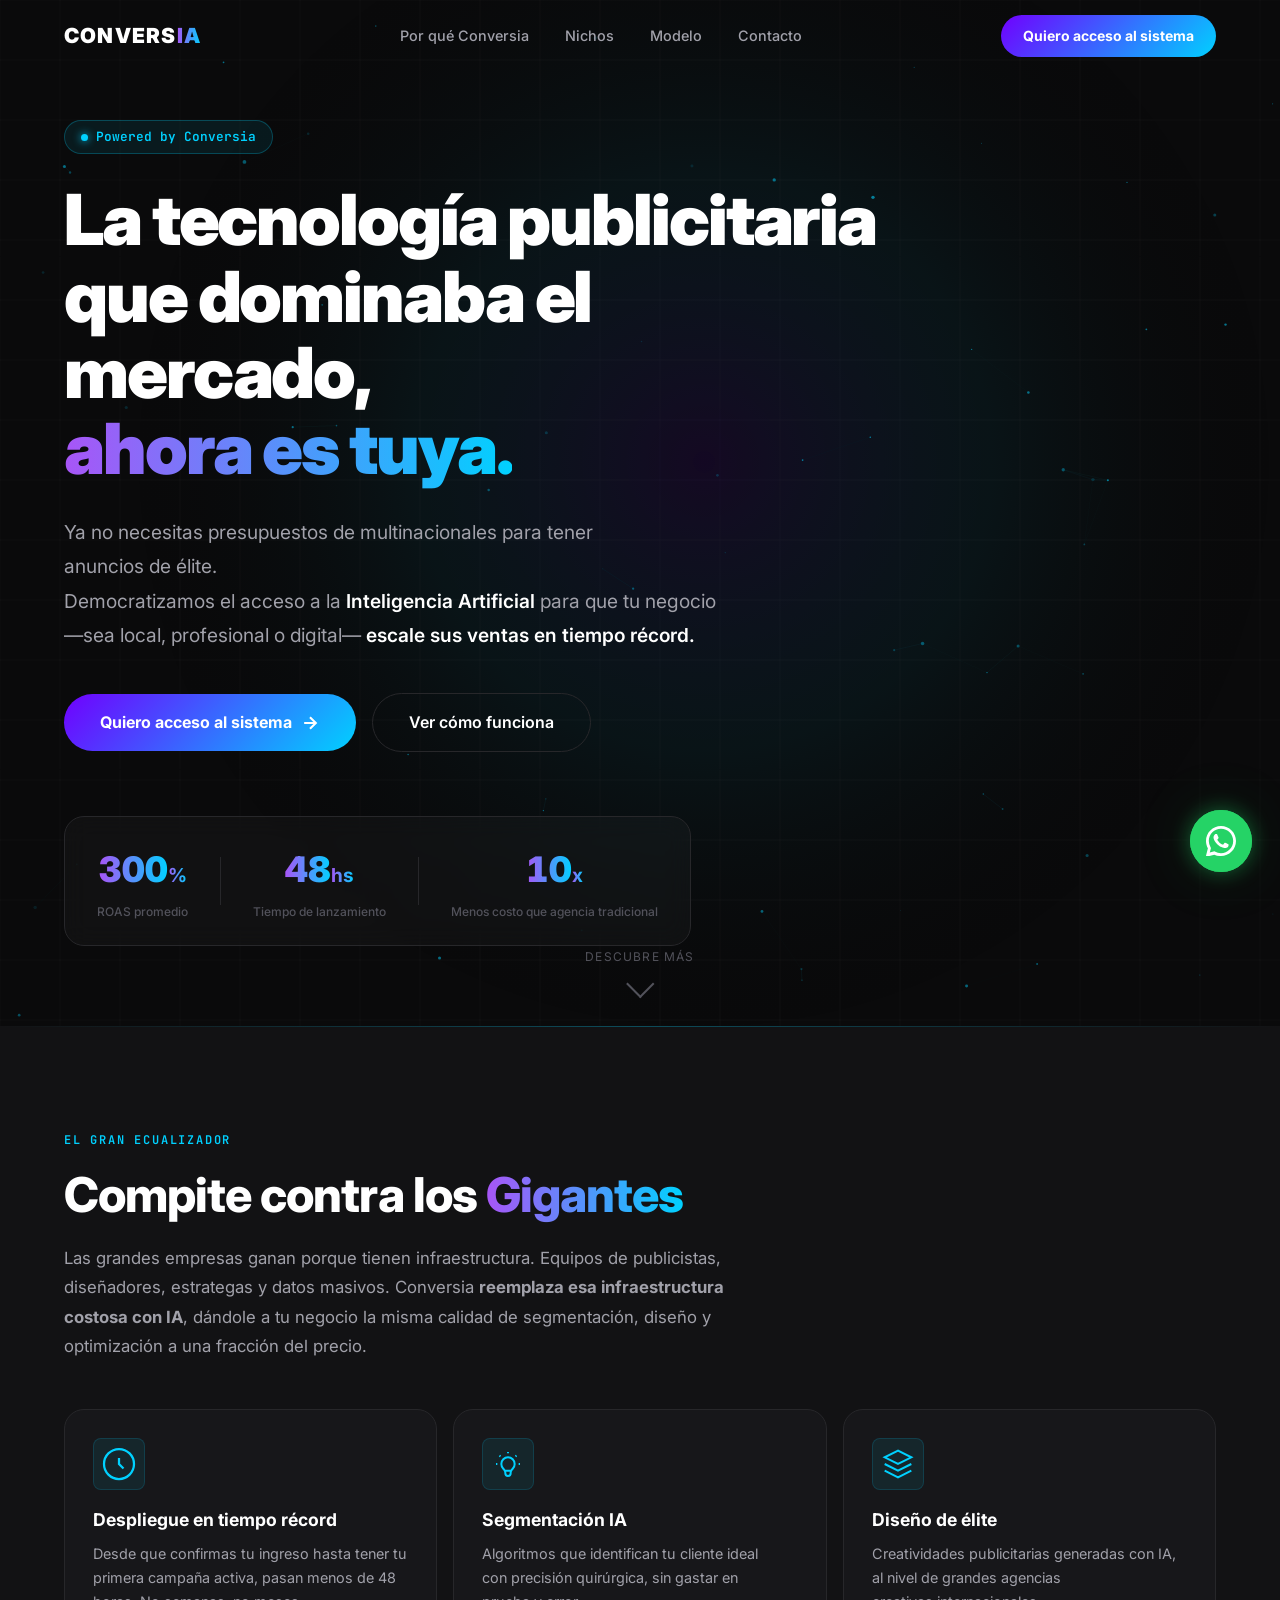
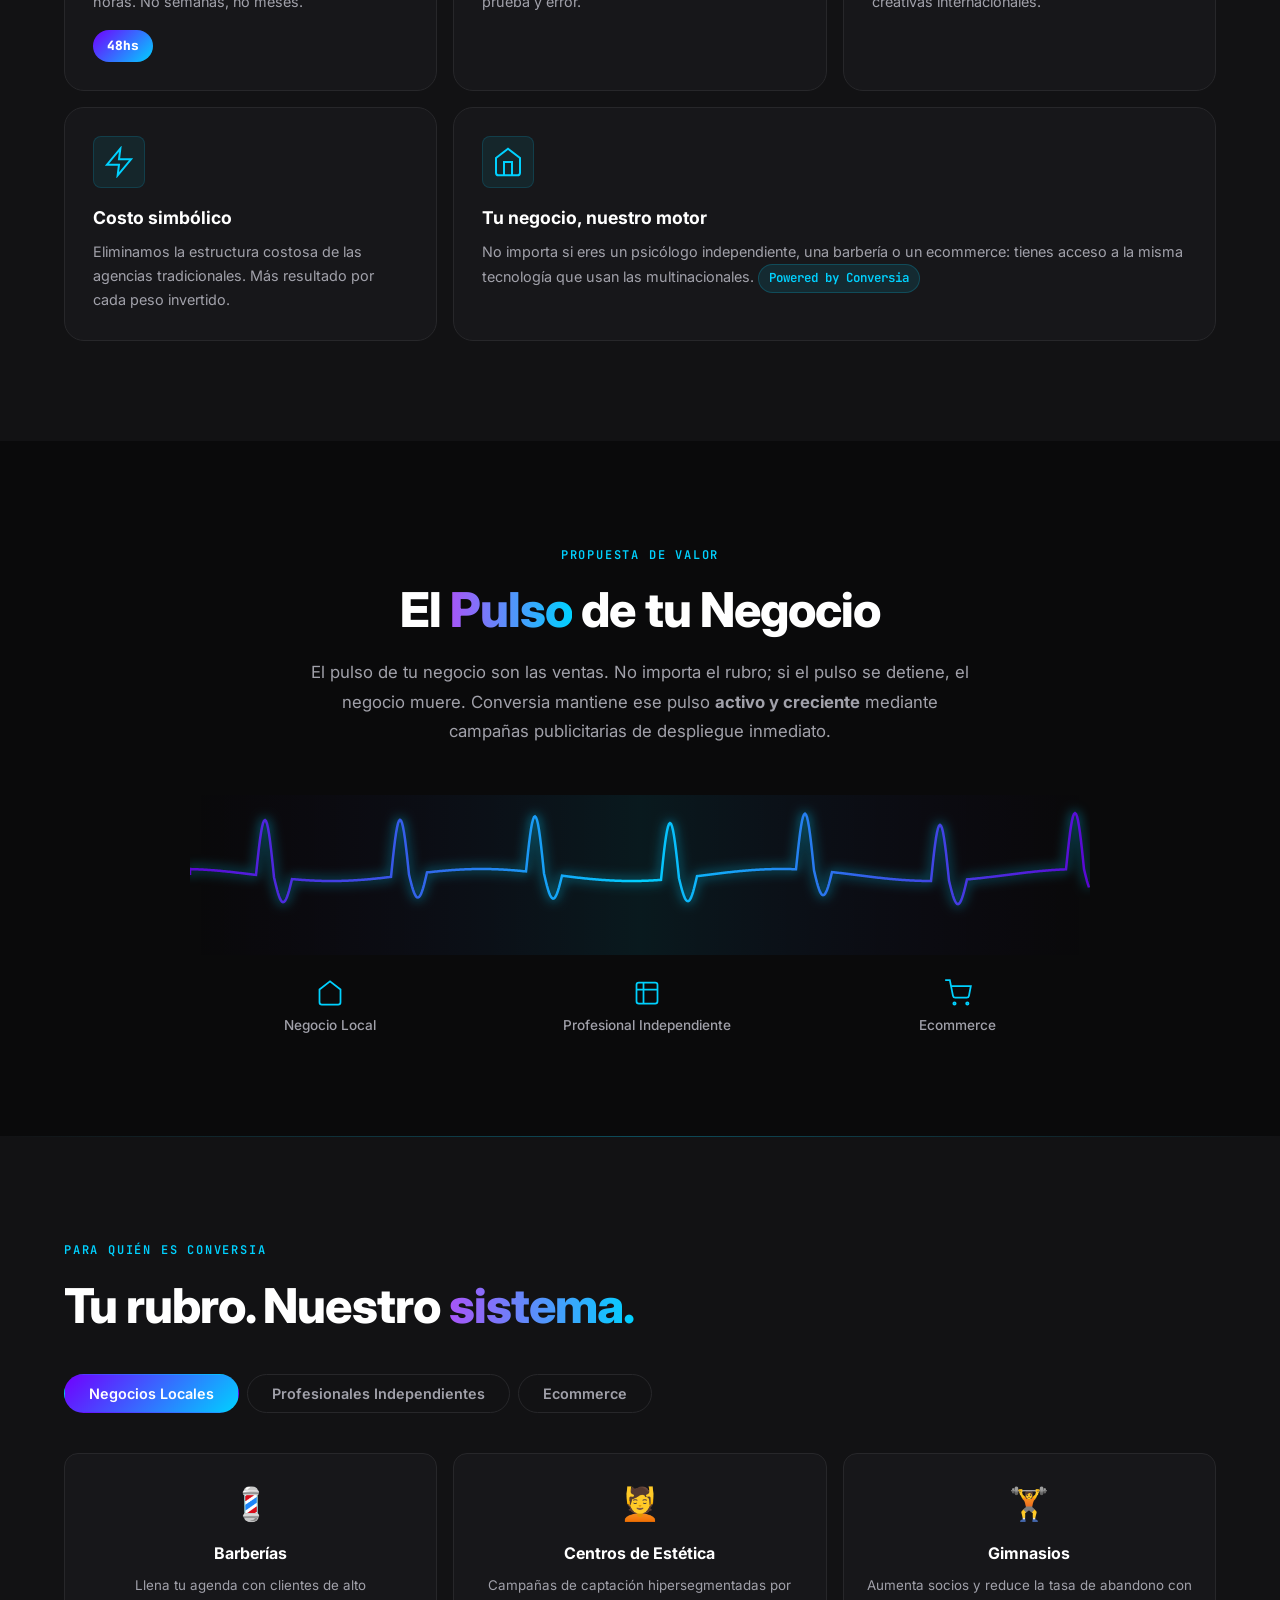
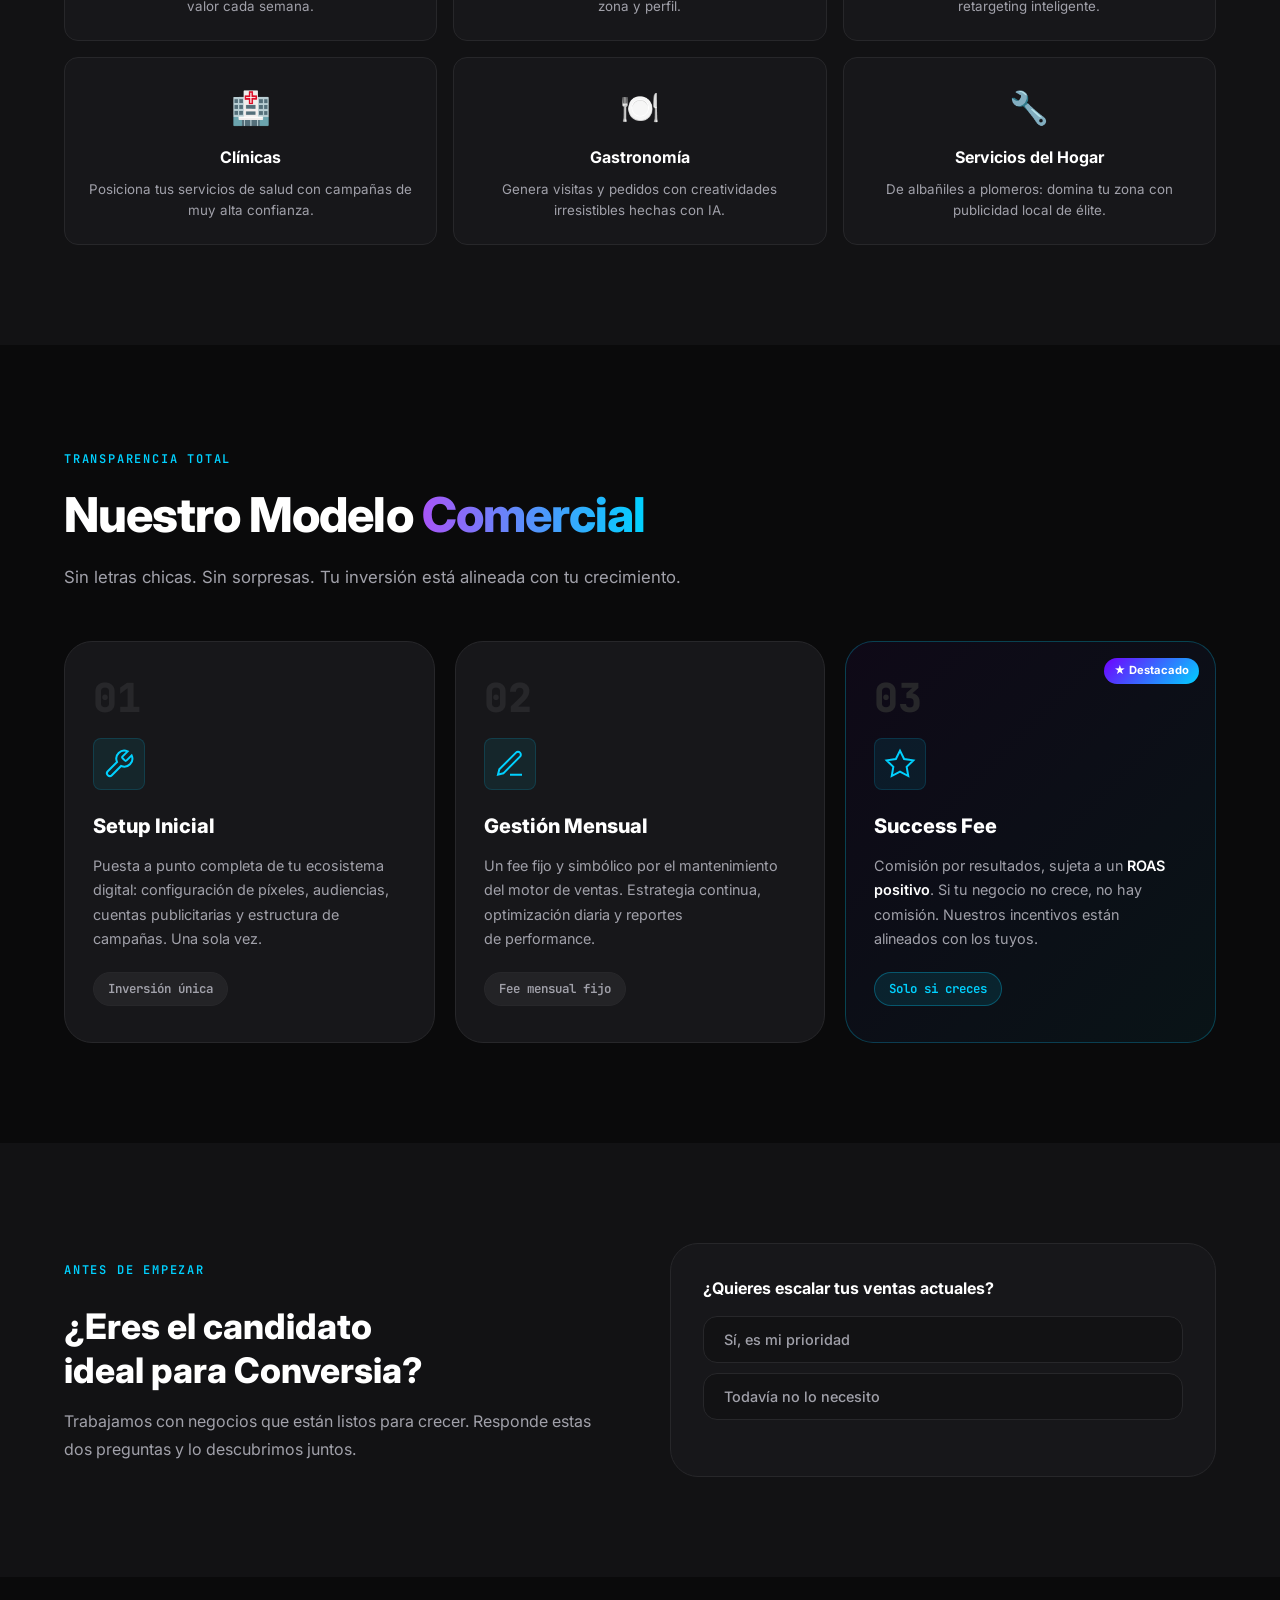
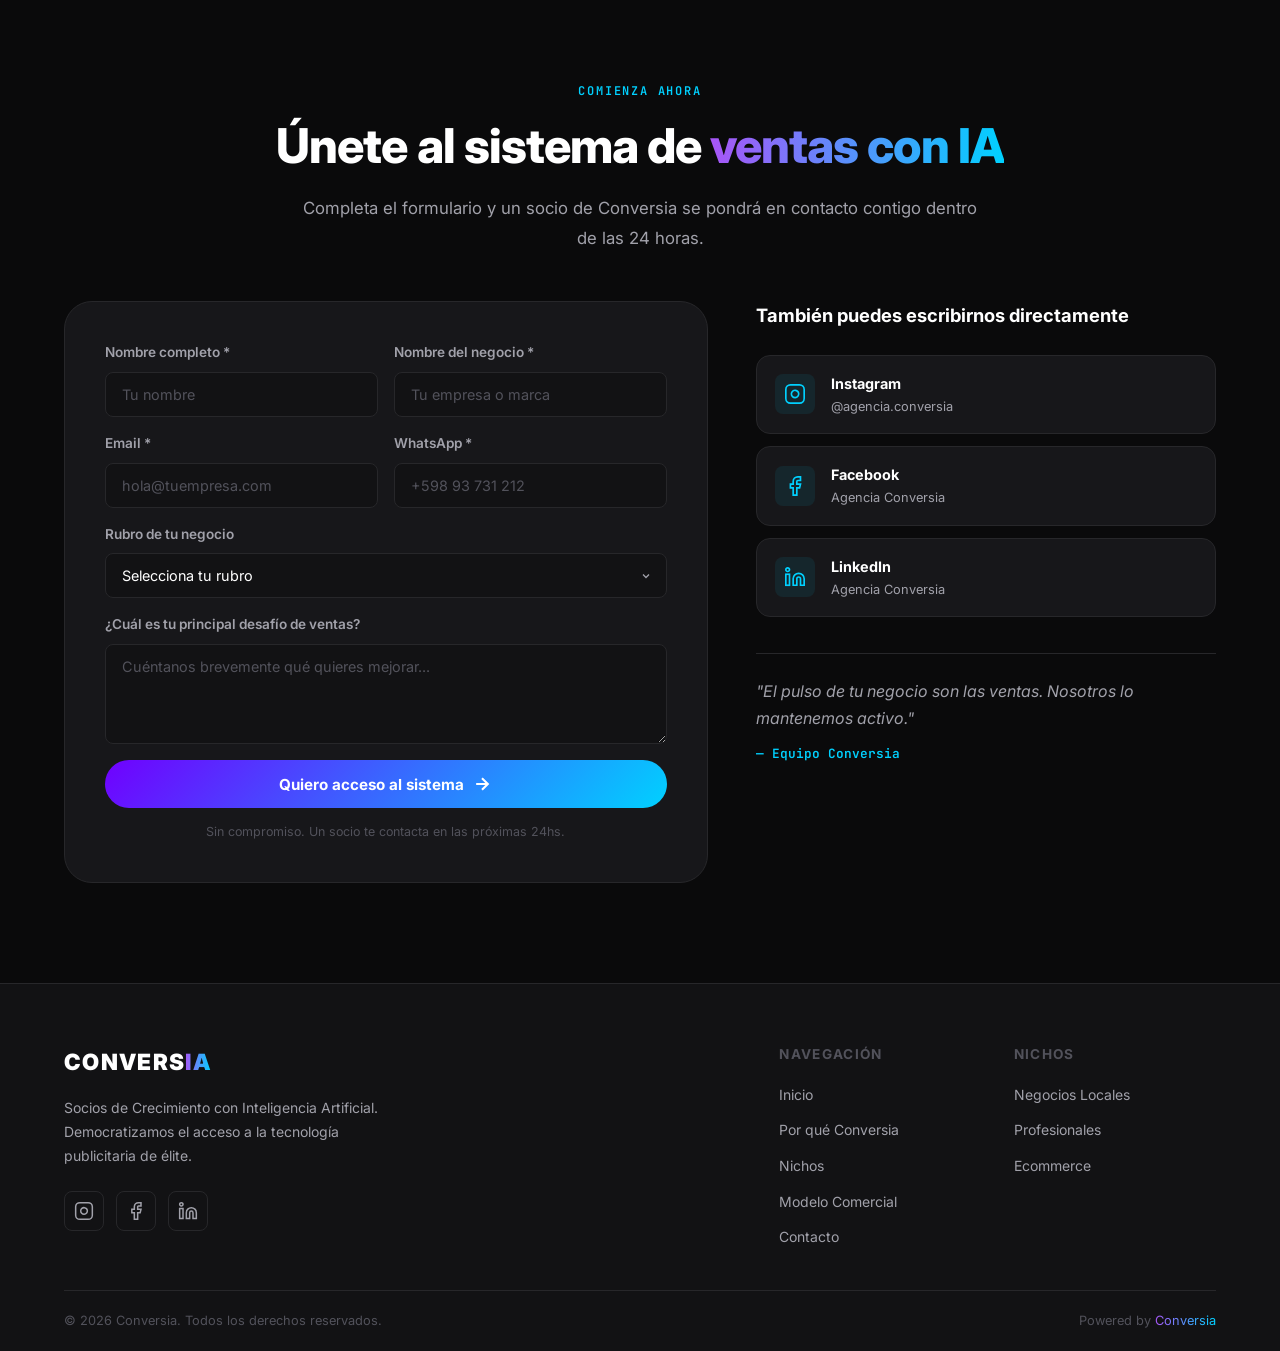
==== commit 9d080bd6: "feat: Rework landing page content and structure, add favicons, and implement a floating WhatsApp but" ====
--- a/index.html
+++ b/index.html
@@ -17,6 +17,8 @@
     href="https://fonts.googleapis.com/css2?family=Inter:wght@400;500;600;700;800;900&family=JetBrains+Mono:wght@400;500&display=swap"
     rel="stylesheet" />
   <link rel="stylesheet" href="styles.css" />
+  <link rel="icon" type="image/x-icon" href="imagenes-web/favicon.ico">
+  <link rel="icon" type="image/png" sizes="32x32" href="imagenes-web/favicon-32x32.png">
 </head>
 
 <body>
@@ -71,7 +73,7 @@
         <span class="gradient-text">ahora es tuya.</span>
       </h1>
       <p class="hero-sub reveal">
-        Ya no necesitas presupuestos de multinacional para tener anuncios de élite.<br class="hide-mobile" />
+        Ya no necesitas presupuestos de multinacionales para tener anuncios de&nbsp;élite.<br class="hide-mobile" />
         Democratizamos el acceso a la <strong>Inteligencia Artificial</strong> para que tu negocio<br
           class="hide-mobile" />
         —sea local, profesional o digital— <strong>escale sus ventas en tiempo récord.</strong>
@@ -232,7 +234,7 @@
       </h2>
       <div class="nichos-tabs reveal">
         <button class="nicho-tab active" data-tab="locales" id="tab-locales">Negocios Locales</button>
-        <button class="nicho-tab" data-tab="profesionales" id="tab-prof">Profesionales</button>
+        <button class="nicho-tab" data-tab="profesionales" id="tab-prof">Profesionales Independientes</button>
         <button class="nicho-tab" data-tab="ecommerce" id="tab-ecom">Ecommerce</button>
       </div>
       <div class="nichos-content">
@@ -551,8 +553,8 @@
       <div class="footer-inner">
         <div class="footer-brand">
           <span class="logo-text">CONVERS<span class="logo-ia">IA</span></span>
-          <p>Socios de Crecimiento con Inteligencia Artificial. Democratizamos el acceso a la tecnología publicitaria de
-            élite.</p>
+          <p>Socios de Crecimiento con Inteligencia Artificial. Democratizamos el acceso a la tecnología publicitaria
+            de&nbsp;élite.</p>
           <div class="footer-socials">
             <a href="https://www.instagram.com/agencia.conversia/" target="_blank" rel="noopener" aria-label="Instagram"
               id="footer-ig">
@@ -606,6 +608,20 @@
     </div>
   </footer>
 
+  <!-- ══════════════════════════════════════
+       BOTÓN FLOTANTE WHATSAPP
+  ══════════════════════════════════════ -->
+  <a href="https://wa.me/59893731212?text=Hola%21+Quiero+información+sobre+Conversia+y+cómo+escalar+mis+ventas+con+IA"
+    class="wa-float" target="_blank" rel="noopener" id="wa-float-btn" aria-label="Hablar con Agente IA por WhatsApp">
+    <div class="wa-float-pulse"></div>
+    <svg width="30" height="30" viewBox="0 0 24 24" fill="white">
+      <path
+        d="M17.472 14.382c-.297-.149-1.758-.867-2.03-.967-.273-.099-.471-.148-.67.15-.197.297-.767.966-.94 1.164-.173.199-.347.223-.644.075-.297-.15-1.255-.463-2.39-1.475-.883-.788-1.48-1.761-1.653-2.059-.173-.297-.018-.458.13-.606.134-.133.298-.347.446-.52.149-.174.198-.298.298-.497.099-.198.05-.371-.025-.52-.075-.149-.669-1.612-.916-2.207-.242-.579-.487-.5-.669-.51-.173-.008-.371-.01-.57-.01-.198 0-.52.074-.792.372-.272.297-1.04 1.016-1.04 2.479 0 1.462 1.065 2.875 1.213 3.074.149.198 2.096 3.2 5.077 4.487.709.306 1.262.489 1.694.625.712.227 1.36.195 1.871.118.571-.085 1.758-.719 2.006-1.413.248-.694.248-1.289.173-1.413-.074-.124-.272-.198-.57-.347z" />
+      <path
+        d="M12 0C5.373 0 0 5.373 0 12c0 2.122.554 4.118 1.522 5.849L.057 23.522a.75.75 0 0 0 .921.921l5.673-1.465A11.944 11.944 0 0 0 12 24c6.627 0 12-5.373 12-12S18.627 0 12 0zm0 21.75a9.713 9.713 0 0 1-4.953-1.354l-.355-.212-3.669.947.963-3.583-.232-.371A9.713 9.713 0 0 1 2.25 12C2.25 6.615 6.615 2.25 12 2.25S21.75 6.615 21.75 12 17.385 21.75 12 21.75z" />
+    </svg>
+  </a>
+
   <!-- Toast notification -->
   <div class="toast" id="toast"></div>
 
--- a/styles.css
+++ b/styles.css
@@ -26,6 +26,8 @@
   --radius-lg: 20px;
   --radius-xl: 28px;
   --transition: 0.3s cubic-bezier(0.4, 0, 0.2, 1);
+  --wa-green: #25D366;
+  --wa-glow: 0 0 20px rgba(37, 211, 102, 0.4), 0 0 60px rgba(37, 211, 102, 0.15);
 }
 
 /* ── Reset & Base ───────────────────────────────── */
@@ -809,7 +811,7 @@
 
 .nicho-grid {
   display: grid;
-  grid-template-columns: repeat(auto-fill, minmax(200px, 1fr));
+  grid-template-columns: repeat(3, 1fr);
   gap: 16px;
 }
 
@@ -1508,4 +1510,68 @@
   .modelo-cards {
     max-width: 100%;
   }
+}
+
+/* ══════════════════════════════════════════════════
+   WHATSAPP FLOAT BUTTON
+══════════════════════════════════════════════════ */
+.wa-float {
+  position: fixed;
+  bottom: 28px;
+  right: 28px;
+  z-index: 9000;
+  width: 62px;
+  height: 62px;
+  background: var(--wa-green);
+  border-radius: 50%;
+  display: flex;
+  align-items: center;
+  justify-content: center;
+  box-shadow: var(--wa-glow);
+  transition: var(--transition);
+  cursor: pointer;
+  overflow: visible;
+}
+
+.wa-float:hover {
+  transform: scale(1.1);
+  box-shadow: 0 0 32px rgba(37, 211, 102, 0.7), 0 0 80px rgba(37, 211, 102, 0.25);
+}
+
+.wa-float-pulse {
+  position: absolute;
+  width: 100%;
+  height: 100%;
+  border-radius: 50%;
+  background: var(--wa-green);
+  animation: wa-pulse 2.2s infinite;
+  z-index: -1;
+}
+
+@keyframes wa-pulse {
+  0% {
+    transform: scale(1);
+    opacity: 0.7;
+  }
+
+  60% {
+    transform: scale(1.45);
+    opacity: 0;
+  }
+
+  100% {
+    transform: scale(1.45);
+    opacity: 0;
+  }
+}
+
+
+
+@media (max-width: 768px) {
+  .wa-float {
+    bottom: 20px;
+    right: 20px;
+    width: 54px;
+    height: 54px;
+  }
 }
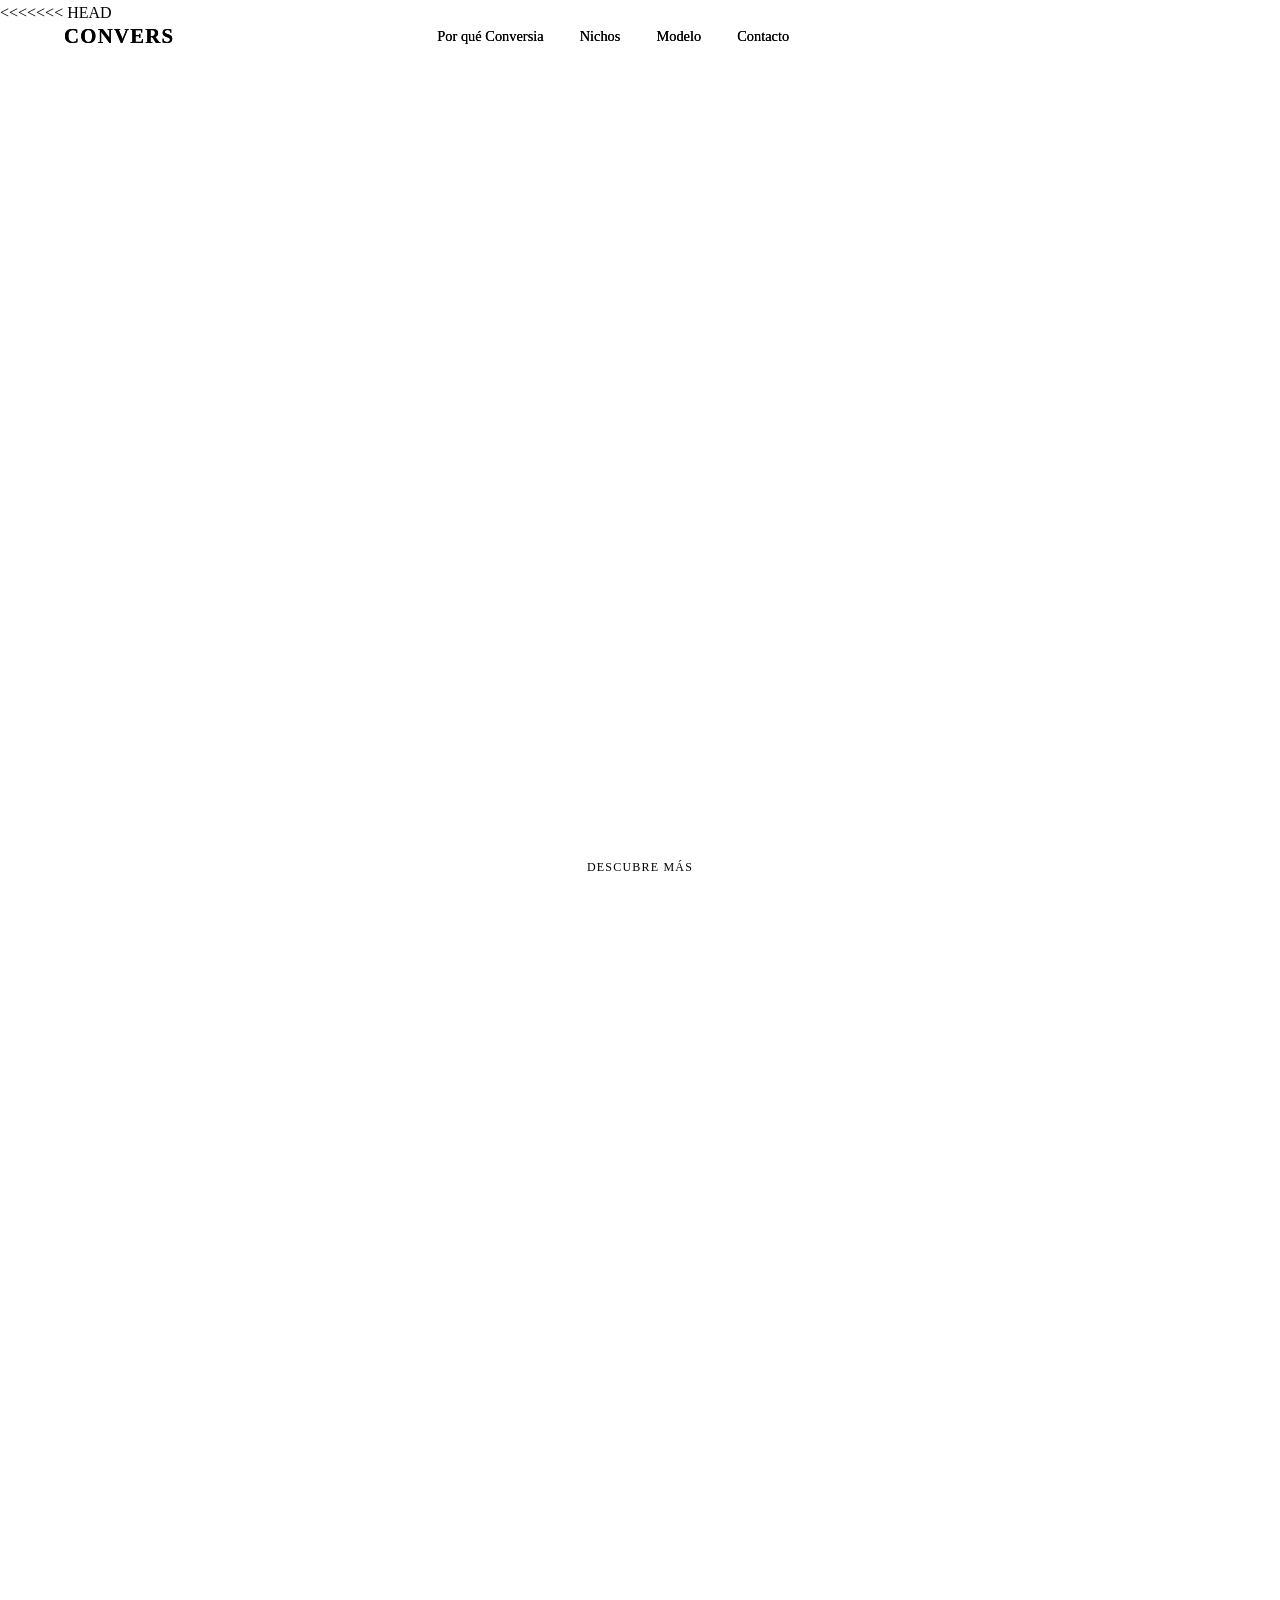
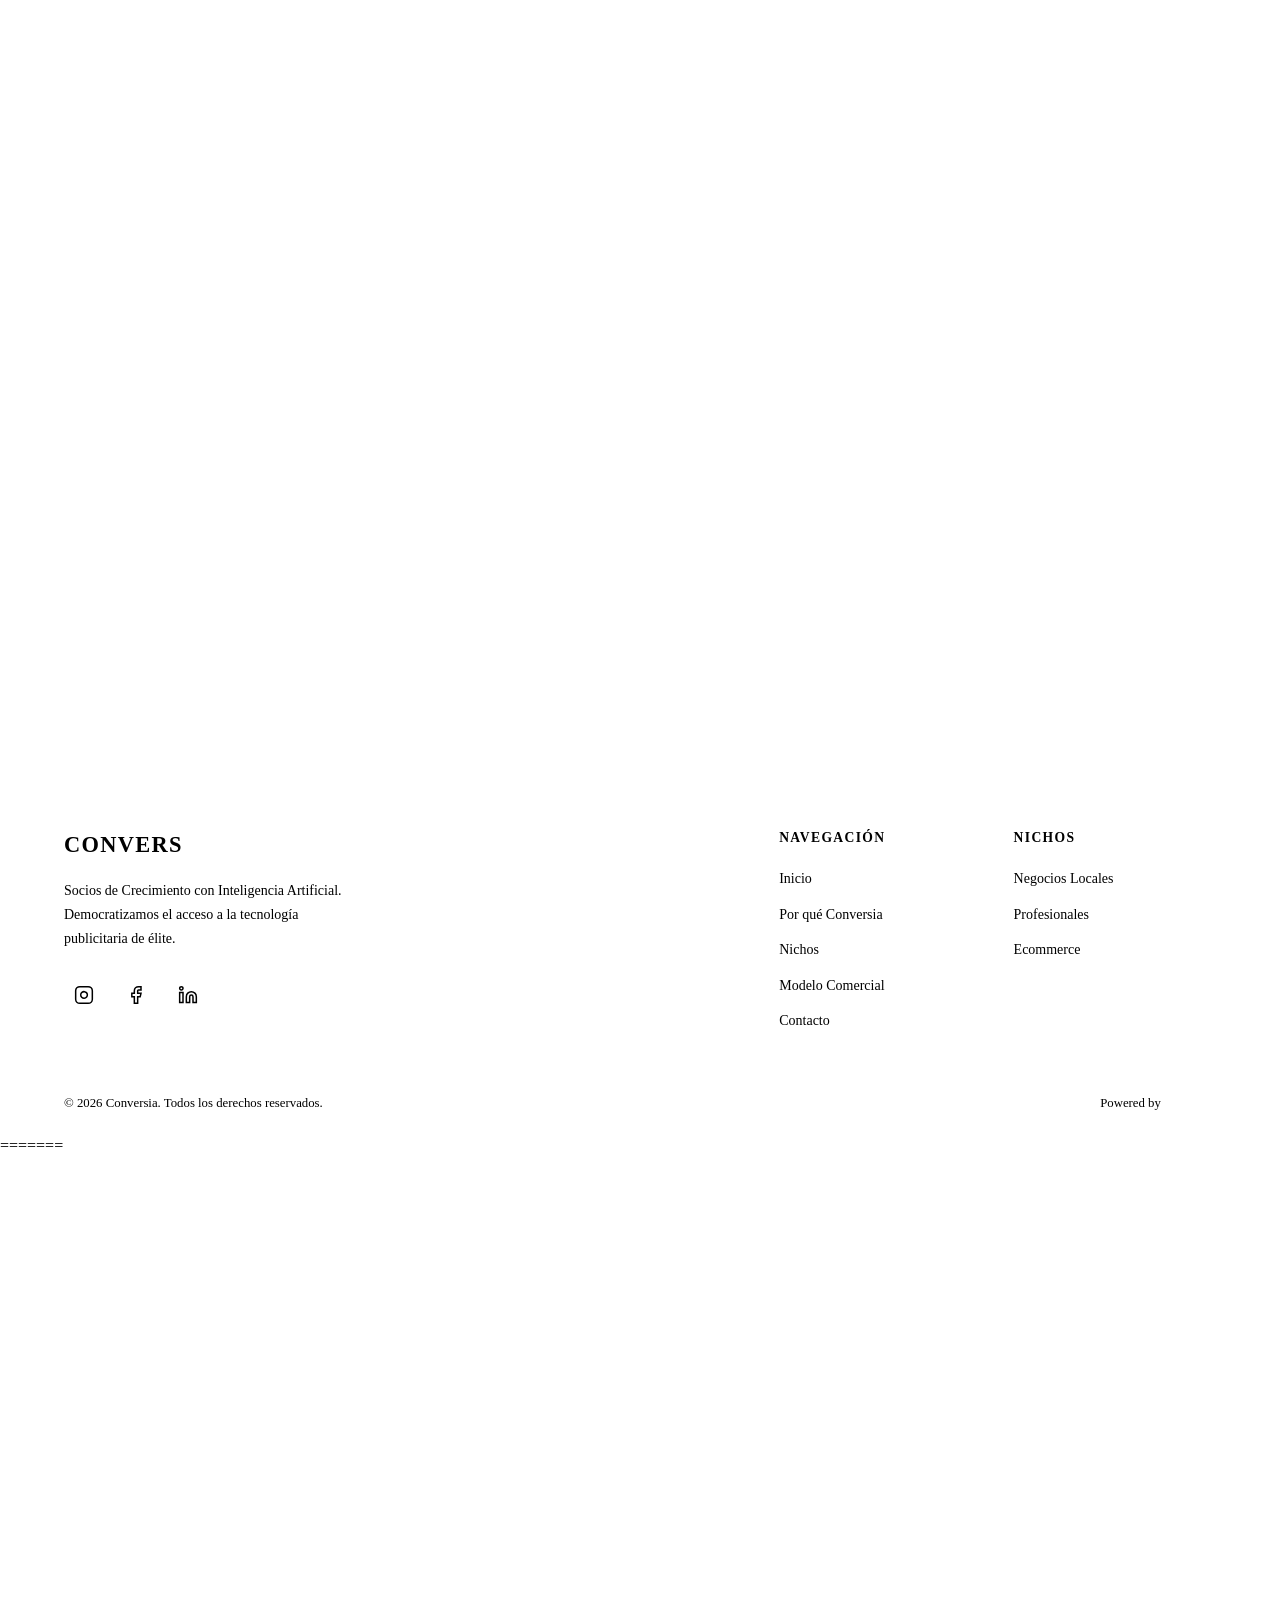
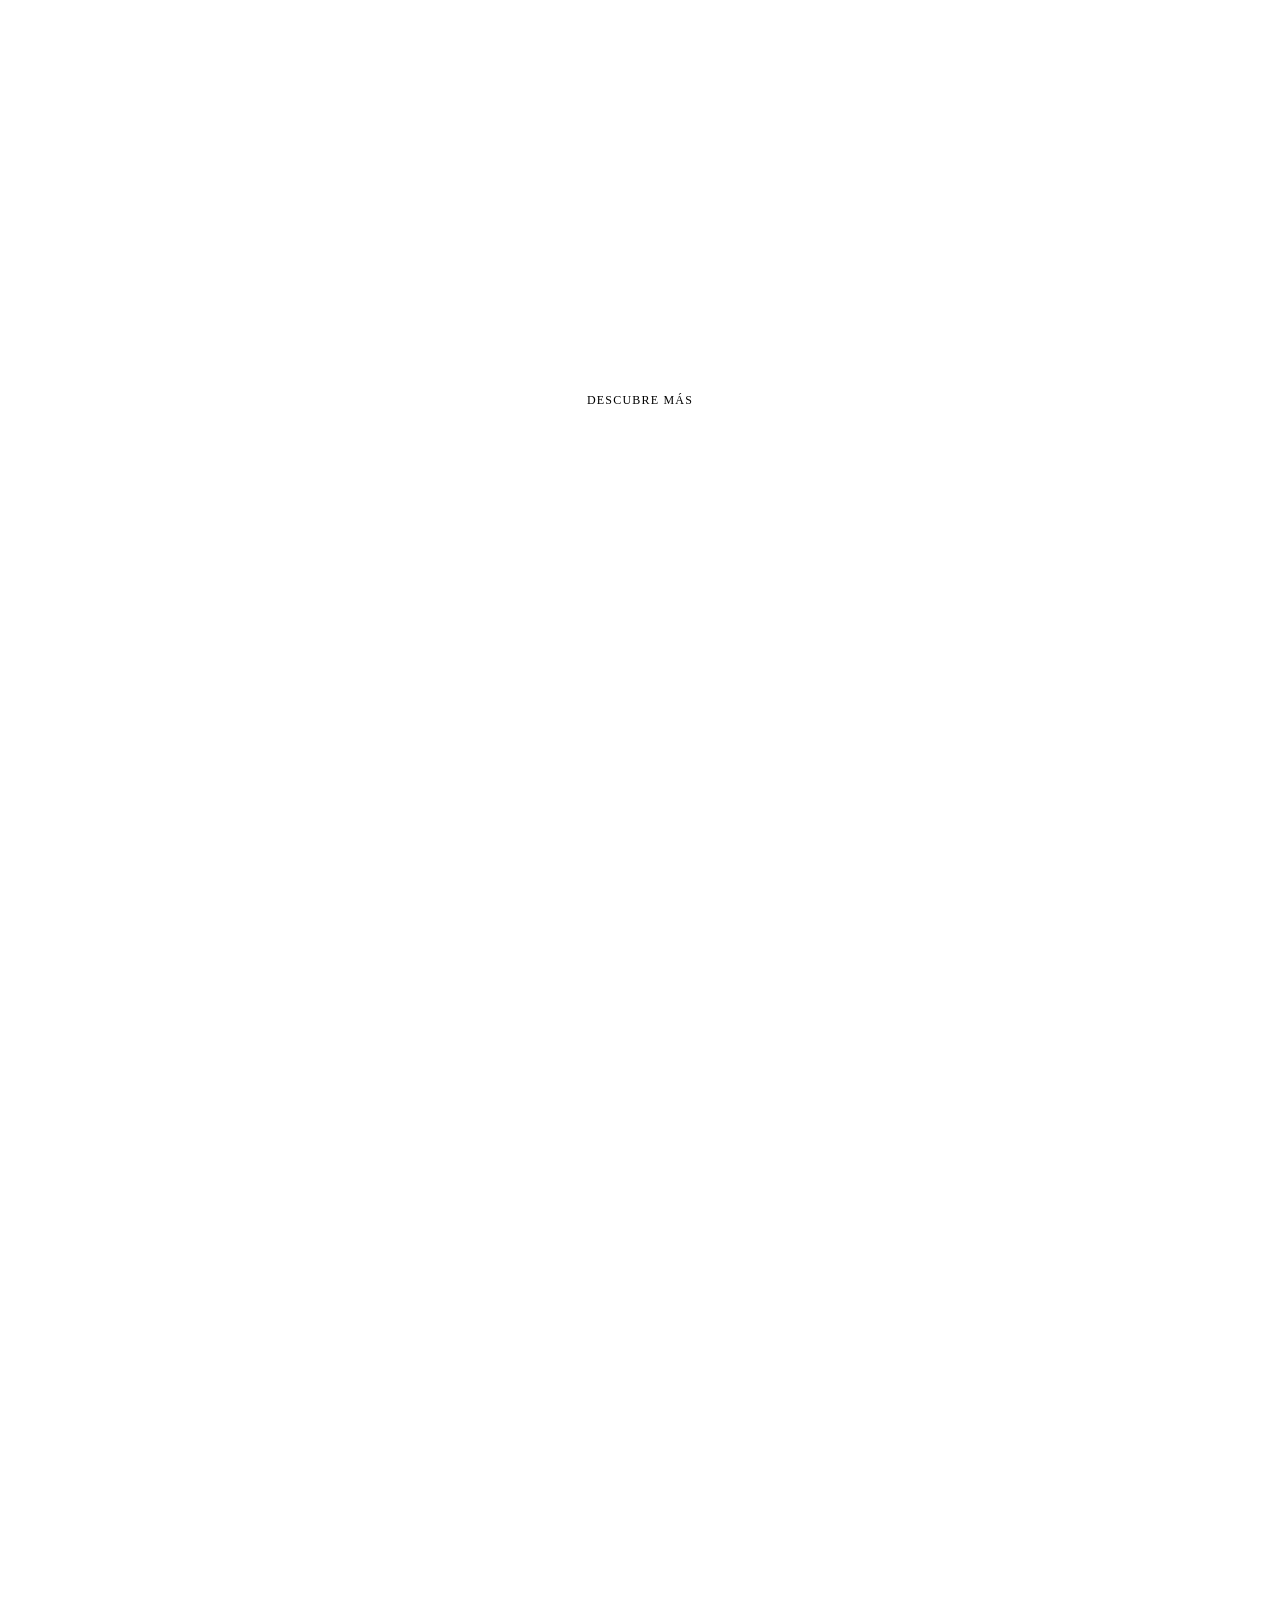
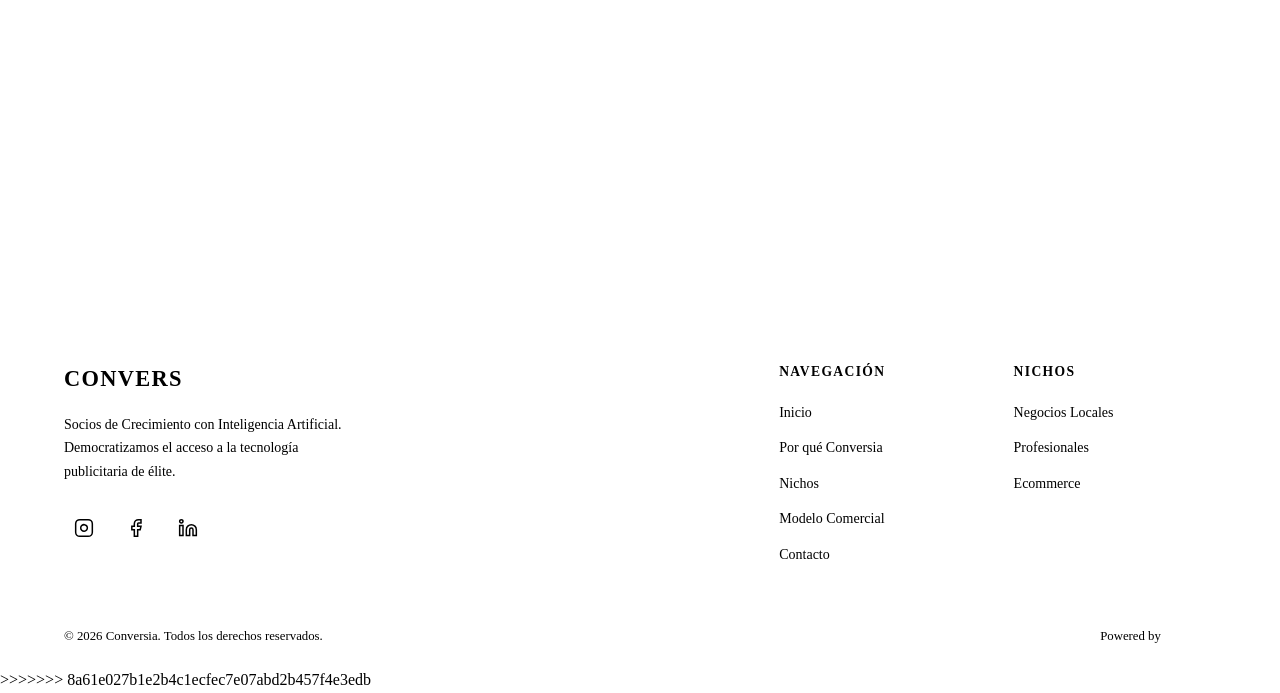
==== commit 1a501587: "Merge branch 'master' of https://github.com/nuviamarketing7-agentes/conversia" ====
--- a/index.html
+++ b/index.html
@@ -1,3 +1,4 @@
+<<<<<<< HEAD
 <!DOCTYPE html>
 <html lang="es">
 
@@ -628,4 +629,636 @@
   <script src="main.js"></script>
 </body>
 
+=======
+<!DOCTYPE html>
+<html lang="es">
+
+<head>
+  <meta charset="UTF-8" />
+  <meta name="viewport" content="width=device-width, initial-scale=1.0" />
+  <title>Conversia — Socios de Crecimiento con IA</title>
+  <meta name="description"
+    content="Conversia democratiza el acceso a la tecnología publicitaria de élite. Anuncios de inteligencia artificial para negocios locales, profesionales y ecommerce a un costo simbólico." />
+  <meta property="og:title" content="Conversia — La tecnología que dominaba el mercado, ahora es tuya" />
+  <meta property="og:description"
+    content="Democratizamos el acceso a la IA publicitaria para que tu negocio escale sus ventas en tiempo récord." />
+  <meta property="og:type" content="website" />
+  <link rel="preconnect" href="https://fonts.googleapis.com" />
+  <link rel="preconnect" href="https://fonts.gstatic.com" crossorigin />
+  <link
+    href="https://fonts.googleapis.com/css2?family=Inter:wght@400;500;600;700;800;900&family=JetBrains+Mono:wght@400;500&display=swap"
+    rel="stylesheet" />
+  <link rel="stylesheet" href="styles.css" />
+  <link rel="icon" type="image/x-icon" href="imagenes-web/favicon.ico">
+  <link rel="icon" type="image/png" sizes="32x32" href="imagenes-web/favicon-32x32.png">
+</head>
+
+<body>
+
+  <!-- ══════════════════════════════════════
+       NAVIGATION
+  ══════════════════════════════════════ -->
+  <header class="nav-wrapper" id="navbar">
+    <nav class="nav-inner">
+      <a href="#inicio" class="nav-logo" id="nav-logo-link">
+        <span class="logo-text">CONVERS<span class="logo-ia">IA</span></span>
+      </a>
+      <ul class="nav-links" id="nav-links">
+        <li><a href="#propuesta">Por qué Conversia</a></li>
+        <li><a href="#nichos">Nichos</a></li>
+        <li><a href="#modelo">Modelo</a></li>
+        <li><a href="#contacto">Contacto</a></li>
+      </ul>
+      <div class="nav-actions">
+        <a href="#contacto" class="btn-primary nav-cta" id="nav-cta-btn">Quiero acceso al sistema</a>
+        <button class="burger" id="burger-btn" aria-label="Abrir menú">
+          <span></span><span></span><span></span>
+        </button>
+      </div>
+    </nav>
+    <!-- Mobile menu -->
+    <div class="mobile-menu" id="mobile-menu">
+      <ul>
+        <li><a href="#propuesta" class="mobile-link">Por qué Conversia</a></li>
+        <li><a href="#nichos" class="mobile-link">Nichos</a></li>
+        <li><a href="#modelo" class="mobile-link">Modelo</a></li>
+        <li><a href="#contacto" class="mobile-link">Contacto</a></li>
+      </ul>
+      <a href="#contacto" class="btn-primary mobile-cta">Quiero acceso al sistema</a>
+    </div>
+  </header>
+
+  <!-- ══════════════════════════════════════
+       HERO SECTION
+  ══════════════════════════════════════ -->
+  <section class="hero" id="inicio">
+    <div class="hero-bg-canvas" id="hero-canvas-wrapper">
+      <canvas id="pulse-canvas"></canvas>
+    </div>
+    <div class="hero-content container">
+      <div class="hero-badge reveal">
+        <span class="badge-dot"></span> Powered by Conversia
+      </div>
+      <h1 class="hero-title reveal">
+        La tecnología publicitaria<br />
+        que dominaba el mercado,<br />
+        <span class="gradient-text">ahora es tuya.</span>
+      </h1>
+      <p class="hero-sub reveal">
+        Ya no necesitas presupuestos de multinacionales para tener anuncios de&nbsp;élite.<br class="hide-mobile" />
+        Democratizamos el acceso a la <strong>Inteligencia Artificial</strong> para que tu negocio<br
+          class="hide-mobile" />
+        —sea local, profesional o digital— <strong>escale sus ventas en tiempo récord.</strong>
+      </p>
+      <div class="hero-ctas reveal">
+        <a href="#contacto" class="btn-primary btn-large" id="hero-cta-btn">
+          <span>Quiero acceso al sistema</span>
+          <svg width="20" height="20" viewBox="0 0 24 24" fill="none" stroke="currentColor" stroke-width="2.5">
+            <path d="M5 12h14M12 5l7 7-7 7" />
+          </svg>
+        </a>
+        <a href="#propuesta" class="btn-ghost btn-large">Ver cómo funciona</a>
+      </div>
+      <div class="hero-stats reveal">
+        <div class="stat">
+          <span class="stat-num" data-target="300">0</span><span class="stat-unit">%</span>
+          <span class="stat-label">ROAS promedio</span>
+        </div>
+        <div class="stat-divider"></div>
+        <div class="stat">
+          <span class="stat-num" data-target="48">0</span><span class="stat-unit">hs</span>
+          <span class="stat-label">Tiempo de lanzamiento</span>
+        </div>
+        <div class="stat-divider"></div>
+        <div class="stat">
+          <span class="stat-num" data-target="10">0</span><span class="stat-unit">x</span>
+          <span class="stat-label">Menos costo que agencia tradicional</span>
+        </div>
+      </div>
+    </div>
+    <div class="hero-scroll-hint">
+      <span>Descubre más</span>
+      <div class="scroll-arrow"></div>
+    </div>
+  </section>
+
+  <!-- ══════════════════════════════════════
+       SECTION: Compete against Giants
+  ══════════════════════════════════════ -->
+  <section class="section-giants" id="propuesta">
+    <div class="container">
+      <div class="section-label reveal">El Gran Ecualizador</div>
+      <h2 class="section-title reveal">
+        Compite contra los <span class="gradient-text">Gigantes</span>
+      </h2>
+      <p class="section-sub reveal">
+        Las grandes empresas ganan porque tienen infraestructura. Equipos de publicistas, diseñadores, estrategas y
+        datos masivos. Conversia <strong>reemplaza esa infraestructura costosa con IA</strong>, dándole a tu negocio la
+        misma calidad de segmentación, diseño y optimización a una fracción del precio.
+      </p>
+
+      <div class="bento-grid">
+        <div class="bento-card bento-large reveal">
+          <div class="bento-icon">
+            <svg width="36" height="36" viewBox="0 0 24 24" fill="none" stroke="currentColor" stroke-width="1.5">
+              <circle cx="12" cy="12" r="10" />
+              <path d="M12 8v4l3 3" />
+            </svg>
+          </div>
+          <h3>Despliegue en tiempo récord</h3>
+          <p>Desde que confirmas tu ingreso hasta tener tu primera campaña activa, pasan menos de 48 horas. No semanas,
+            no meses.</p>
+          <div class="bento-badge">48hs</div>
+        </div>
+        <div class="bento-card reveal">
+          <div class="bento-icon">
+            <svg width="32" height="32" viewBox="0 0 24 24" fill="none" stroke="currentColor" stroke-width="1.5">
+              <path
+                d="M9.663 17h4.673M12 3v1m6.364 1.636-.707.707M21 12h-1M4 12H3m3.343-5.657-.707-.707m2.828 9.9a5 5 0 1 1 7.072 0l-.548.547A3.374 3.374 0 0 0 14 18.469V19a2 2 0 1 1-4 0v-.531c0-.895-.356-1.754-.988-2.386l-.548-.547z" />
+            </svg>
+          </div>
+          <h3>Segmentación IA</h3>
+          <p>Algoritmos que identifican tu cliente ideal con precisión quirúrgica, sin gastar en prueba y error.</p>
+        </div>
+        <div class="bento-card reveal">
+          <div class="bento-icon">
+            <svg width="32" height="32" viewBox="0 0 24 24" fill="none" stroke="currentColor" stroke-width="1.5">
+              <path d="M12 2L2 7l10 5 10-5-10-5zM2 17l10 5 10-5M2 12l10 5 10-5" />
+            </svg>
+          </div>
+          <h3>Diseño de élite</h3>
+          <p>Creatividades publicitarias generadas con IA, al nivel de grandes agencias creativas internacionales.</p>
+        </div>
+        <div class="bento-card reveal">
+          <div class="bento-icon">
+            <svg width="32" height="32" viewBox="0 0 24 24" fill="none" stroke="currentColor" stroke-width="1.5">
+              <path d="M13 2L3 14h9l-1 8 10-12h-9l1-8z" />
+            </svg>
+          </div>
+          <h3>Costo simbólico</h3>
+          <p>Eliminamos la estructura costosa de las agencias tradicionales. Más resultado por cada peso invertido.</p>
+        </div>
+        <div class="bento-card bento-wide reveal">
+          <div class="bento-icon">
+            <svg width="32" height="32" viewBox="0 0 24 24" fill="none" stroke="currentColor" stroke-width="1.5">
+              <path d="M3 9l9-7 9 7v11a2 2 0 0 1-2 2H5a2 2 0 0 1-2-2z" />
+              <polyline points="9 22 9 12 15 12 15 22" />
+            </svg>
+          </div>
+          <h3>Tu negocio, nuestro motor</h3>
+          <p>No importa si eres un psicólogo independiente, una barbería o un ecommerce: tienes acceso a la misma
+            tecnología que usan las multinacionales. <span class="inline-badge">Powered by Conversia</span></p>
+        </div>
+      </div>
+    </div>
+  </section>
+
+  <!-- ══════════════════════════════════════
+       SECTION: El Pulso de Ventas
+  ══════════════════════════════════════ -->
+  <section class="section-pulso" id="pulso">
+    <div class="container">
+      <div class="section-label reveal">Propuesta de Valor</div>
+      <h2 class="section-title reveal">
+        El <span class="gradient-text">Pulso</span> de tu Negocio
+      </h2>
+      <p class="section-sub reveal">
+        El pulso de tu negocio son las ventas. No importa el rubro; si el pulso se detiene, el negocio muere. Conversia
+        mantiene ese pulso <strong>activo y creciente</strong> mediante campañas publicitarias de despliegue inmediato.
+      </p>
+      <div class="pulse-visual reveal">
+        <canvas id="pulse-line-canvas" width="900" height="160"></canvas>
+        <div class="pulse-icons">
+          <div class="pulse-icon-item">
+            <svg width="28" height="28" viewBox="0 0 24 24" fill="none" stroke="currentColor" stroke-width="1.5">
+              <path d="M3 9l9-7 9 7v11a2 2 0 0 1-2 2H5a2 2 0 0 1-2-2z" />
+            </svg>
+            <span>Negocio Local</span>
+          </div>
+          <div class="pulse-icon-item">
+            <svg width="28" height="28" viewBox="0 0 24 24" fill="none" stroke="currentColor" stroke-width="1.5">
+              <path
+                d="M9 3H5a2 2 0 0 0-2 2v4m6-6h10a2 2 0 0 1 2 2v4M9 3v18m0 0h10a2 2 0 0 0 2-2V9M9 21H5a2 2 0 0 1-2-2V9m0 0h18" />
+            </svg>
+            <span>Profesional Independiente</span>
+          </div>
+          <div class="pulse-icon-item">
+            <svg width="28" height="28" viewBox="0 0 24 24" fill="none" stroke="currentColor" stroke-width="1.5">
+              <circle cx="9" cy="21" r="1" />
+              <circle cx="20" cy="21" r="1" />
+              <path d="M1 1h4l2.68 13.39a2 2 0 0 0 2 1.61h9.72a2 2 0 0 0 2-1.61L23 6H6" />
+            </svg>
+            <span>Ecommerce</span>
+          </div>
+        </div>
+      </div>
+    </div>
+  </section>
+
+  <!-- ══════════════════════════════════════
+       SECTION: Nichos
+  ══════════════════════════════════════ -->
+  <section class="section-nichos" id="nichos">
+    <div class="container">
+      <div class="section-label reveal">Para quién es Conversia</div>
+      <h2 class="section-title reveal">
+        Tu rubro. Nuestro <span class="gradient-text">sistema.</span>
+      </h2>
+      <div class="nichos-tabs reveal">
+        <button class="nicho-tab active" data-tab="locales" id="tab-locales">Negocios Locales</button>
+        <button class="nicho-tab" data-tab="profesionales" id="tab-prof">Profesionales Independientes</button>
+        <button class="nicho-tab" data-tab="ecommerce" id="tab-ecom">Ecommerce</button>
+      </div>
+      <div class="nichos-content">
+        <!-- Locales -->
+        <div class="nicho-panel active" id="panel-locales">
+          <div class="nicho-grid">
+            <div class="nicho-card reveal">
+              <div class="nicho-emoji">💈</div>
+              <h4>Barberías</h4>
+              <p>Llena tu agenda con clientes de alto valor cada semana.</p>
+            </div>
+            <div class="nicho-card reveal">
+              <div class="nicho-emoji">💆</div>
+              <h4>Centros de Estética</h4>
+              <p>Campañas de captación hipersegmentadas por zona y perfil.</p>
+            </div>
+            <div class="nicho-card reveal">
+              <div class="nicho-emoji">🏋️</div>
+              <h4>Gimnasios</h4>
+              <p>Aumenta socios y reduce la tasa de abandono con retargeting inteligente.</p>
+            </div>
+            <div class="nicho-card reveal">
+              <div class="nicho-emoji">🏥</div>
+              <h4>Clínicas</h4>
+              <p>Posiciona tus servicios de salud con campañas de muy alta confianza.</p>
+            </div>
+            <div class="nicho-card reveal">
+              <div class="nicho-emoji">🍽️</div>
+              <h4>Gastronomía</h4>
+              <p>Genera visitas y pedidos con creatividades irresistibles hechas con IA.</p>
+            </div>
+            <div class="nicho-card reveal">
+              <div class="nicho-emoji">🔧</div>
+              <h4>Servicios del Hogar</h4>
+              <p>De albañiles a plomeros: domina tu zona con publicidad local de élite.</p>
+            </div>
+          </div>
+        </div>
+        <!-- Profesionales -->
+        <div class="nicho-panel" id="panel-profesionales">
+          <div class="nicho-grid">
+            <div class="nicho-card reveal">
+              <div class="nicho-emoji">🧠</div>
+              <h4>Psicólogos</h4>
+              <p>Capta pacientes de forma ética y constante con campañas de alta conversión.</p>
+            </div>
+            <div class="nicho-card reveal">
+              <div class="nicho-emoji">🦴</div>
+              <h4>Kinesiólogos</h4>
+              <p>Muestra tus especialidades al público que realmente las necesita.</p>
+            </div>
+            <div class="nicho-card reveal">
+              <div class="nicho-emoji">⚖️</div>
+              <h4>Abogados</h4>
+              <p>Genera leads calificados en tu área de especialidad jurídica.</p>
+            </div>
+            <div class="nicho-card reveal">
+              <div class="nicho-emoji">📊</div>
+              <h4>Consultores</h4>
+              <p>Posiciona tu expertise y convierte visibilidad en contratos.</p>
+            </div>
+            <div class="nicho-card reveal">
+              <div class="nicho-emoji">🦷</div>
+              <h4>Odontólogos</h4>
+              <p>Campañas de captación y fidelización para tu consultorio.</p>
+            </div>
+            <div class="nicho-card reveal">
+              <div class="nicho-emoji">🏗️</div>
+              <h4>Arquitectos</h4>
+              <p>Muestra tu portfolio y genera proyectos con publicidad visual premium.</p>
+            </div>
+          </div>
+        </div>
+        <!-- Ecommerce -->
+        <div class="nicho-panel" id="panel-ecommerce">
+          <div class="nicho-grid">
+            <div class="nicho-card reveal">
+              <div class="nicho-emoji">👗</div>
+              <h4>Moda & Indumentaria</h4>
+              <p>Creatividades de alto impacto que generan ventas directas.</p>
+            </div>
+            <div class="nicho-card reveal">
+              <div class="nicho-emoji">💄</div>
+              <h4>Belleza & Cosmética</h4>
+              <p>Capitaliza tendencias virales con campañas de IA ultrarrápidas.</p>
+            </div>
+            <div class="nicho-card reveal">
+              <div class="nicho-emoji">🏠</div>
+              <h4>Hogar & Deco</h4>
+              <p>Anuncios con segmentación de intención de compra de alta precisión.</p>
+            </div>
+            <div class="nicho-card reveal">
+              <div class="nicho-emoji">🍃</div>
+              <h4>Salud & Bienestar</h4>
+              <p>Escala tu tienda online con estrategias de remarketing inteligente.</p>
+            </div>
+            <div class="nicho-card reveal">
+              <div class="nicho-emoji">⚡</div>
+              <h4>Tecnología</h4>
+              <p>Anuncios dinámicos y personalizados para catálogos grandes.</p>
+            </div>
+            <div class="nicho-card reveal">
+              <div class="nicho-emoji">🎲</div>
+              <h4>Juguetes & Entretenimiento</h4>
+              <p>Campañas de temporada y siempre-on que sostienen las ventas todo el año.</p>
+            </div>
+          </div>
+        </div>
+      </div>
+    </div>
+  </section>
+
+  <!-- ══════════════════════════════════════
+       SECTION: Modelo Comercial
+  ══════════════════════════════════════ -->
+  <section class="section-modelo" id="modelo">
+    <div class="container">
+      <div class="section-label reveal">Transparencia total</div>
+      <h2 class="section-title reveal">
+        Nuestro Modelo <span class="gradient-text">Comercial</span>
+      </h2>
+      <p class="section-sub reveal">Sin letras chicas. Sin sorpresas. Tu inversión está alineada con tu crecimiento.</p>
+      <div class="modelo-cards">
+        <div class="modelo-card reveal">
+          <div class="modelo-step">01</div>
+          <div class="modelo-icon">
+            <svg width="32" height="32" viewBox="0 0 24 24" fill="none" stroke="currentColor" stroke-width="1.5">
+              <path
+                d="M14.7 6.3a1 1 0 0 0 0 1.4l1.6 1.6a1 1 0 0 0 1.4 0l3.77-3.77a6 6 0 0 1-7.94 7.94l-6.91 6.91a2.12 2.12 0 0 1-3-3l6.91-6.91a6 6 0 0 1 7.94-7.94l-3.76 3.76z" />
+            </svg>
+          </div>
+          <h3>Setup Inicial</h3>
+          <p>Puesta a punto completa de tu ecosistema digital: configuración de píxeles, audiencias, cuentas
+            publicitarias y estructura de campañas. Una sola vez.</p>
+          <div class="modelo-tag">Inversión única</div>
+        </div>
+        <div class="modelo-card reveal">
+          <div class="modelo-step">02</div>
+          <div class="modelo-icon">
+            <svg width="32" height="32" viewBox="0 0 24 24" fill="none" stroke="currentColor" stroke-width="1.5">
+              <path d="M12 20h9" />
+              <path d="M16.5 3.5a2.121 2.121 0 0 1 3 3L7 19l-4 1 1-4L16.5 3.5z" />
+            </svg>
+          </div>
+          <h3>Gestión Mensual</h3>
+          <p>Un fee fijo y simbólico por el mantenimiento del motor de ventas. Estrategia continua, optimización diaria
+            y reportes de performance.</p>
+          <div class="modelo-tag">Fee mensual fijo</div>
+        </div>
+        <div class="modelo-card modelo-star reveal">
+          <div class="modelo-step">03</div>
+          <div class="modelo-icon">
+            <svg width="32" height="32" viewBox="0 0 24 24" fill="none" stroke="currentColor" stroke-width="1.5">
+              <polygon
+                points="12 2 15.09 8.26 22 9.27 17 14.14 18.18 21.02 12 17.77 5.82 21.02 7 14.14 2 9.27 8.91 8.26 12 2" />
+            </svg>
+          </div>
+          <h3>Success Fee</h3>
+          <p>Comisión por resultados, sujeta a un <strong>ROAS positivo</strong>. Si tu negocio no crece, no hay
+            comisión. Nuestros incentivos están alineados con los tuyos.</p>
+          <div class="modelo-tag success-tag">Solo si creces</div>
+        </div>
+      </div>
+    </div>
+  </section>
+
+  <!-- ══════════════════════════════════════
+       SECTION: Filtro / Formulario
+  ══════════════════════════════════════ -->
+  <section class="section-filtro" id="filtro">
+    <div class="container">
+      <div class="filtro-wrapper reveal">
+        <div class="filtro-text">
+          <div class="section-label">Antes de empezar</div>
+          <h2>¿Eres el candidato ideal para Conversia?</h2>
+          <p>Trabajamos con negocios que están listos para crecer. Responde estas dos preguntas y lo descubrimos juntos.
+          </p>
+        </div>
+        <div class="filtro-form">
+          <div class="filtro-question" id="q1-block">
+            <p class="q-label">¿Quieres escalar tus ventas actuales?</p>
+            <div class="q-options">
+              <button class="q-btn" data-q="1" data-val="si" id="q1-si">Sí, es mi prioridad</button>
+              <button class="q-btn" data-q="1" data-val="no" id="q1-no">Todavía no lo necesito</button>
+            </div>
+          </div>
+          <div class="filtro-question" id="q2-block" style="display:none;">
+            <p class="q-label">¿Estás listo para atender una demanda de alto nivel?</p>
+            <div class="q-options">
+              <button class="q-btn" data-q="2" data-val="si" id="q2-si">Sí, tengo capacidad operativa</button>
+              <button class="q-btn" data-q="2" data-val="no" id="q2-no">Necesito organizar primero</button>
+            </div>
+          </div>
+          <div class="filtro-result" id="filtro-result" style="display:none;"></div>
+        </div>
+      </div>
+    </div>
+  </section>
+
+  <!-- ══════════════════════════════════════
+       SECTION: Formulario de Contacto
+  ══════════════════════════════════════ -->
+  <section class="section-contacto" id="contacto">
+    <div class="container">
+      <div class="section-label reveal">Comienza ahora</div>
+      <h2 class="section-title reveal">
+        Únete al sistema de <span class="gradient-text">ventas con IA</span>
+      </h2>
+      <p class="section-sub reveal">Completa el formulario y un socio de Conversia se pondrá en contacto contigo dentro
+        de las 24 horas.</p>
+      <div class="contact-wrapper">
+        <form class="contact-form reveal" id="contact-form" novalidate>
+          <div class="form-row">
+            <div class="form-group">
+              <label for="nombre">Nombre completo *</label>
+              <input type="text" id="nombre" name="nombre" placeholder="Tu nombre" required />
+            </div>
+            <div class="form-group">
+              <label for="negocio">Nombre del negocio *</label>
+              <input type="text" id="negocio" name="negocio" placeholder="Tu empresa o marca" required />
+            </div>
+          </div>
+          <div class="form-row">
+            <div class="form-group">
+              <label for="email">Email *</label>
+              <input type="email" id="email" name="email" placeholder="hola@tuempresa.com" required />
+            </div>
+            <div class="form-group">
+              <label for="whatsapp">WhatsApp *</label>
+              <input type="tel" id="whatsapp" name="whatsapp" placeholder="+598 93 731 212" required />
+            </div>
+          </div>
+          <div class="form-group">
+            <label for="rubro">Rubro de tu negocio</label>
+            <select id="rubro" name="rubro">
+              <option value="" disabled selected>Selecciona tu rubro</option>
+              <option value="negocio-local">Negocio Local (barbería, estética, gimnasio...)</option>
+              <option value="profesional">Profesional independiente</option>
+              <option value="ecommerce">Ecommerce / Tienda Online</option>
+              <option value="clinica">Clínica / Salud</option>
+              <option value="gastronomia">Gastronomía</option>
+              <option value="otro">Otro</option>
+            </select>
+          </div>
+          <div class="form-group">
+            <label for="mensaje">¿Cuál es tu principal desafío de ventas?</label>
+            <textarea id="mensaje" name="mensaje" rows="4"
+              placeholder="Cuéntanos brevemente qué quieres mejorar..."></textarea>
+          </div>
+          <button type="submit" class="btn-primary btn-full" id="form-submit-btn">
+            <span>Quiero acceso al sistema</span>
+            <svg width="20" height="20" viewBox="0 0 24 24" fill="none" stroke="currentColor" stroke-width="2.5">
+              <path d="M5 12h14M12 5l7 7-7 7" />
+            </svg>
+          </button>
+          <div class="form-notice">Sin compromiso. Un socio te contacta en las próximas 24hs.</div>
+        </form>
+        <div class="contact-info reveal">
+          <h3>También puedes escribirnos directamente</h3>
+          <div class="contact-channels">
+            <a href="https://www.instagram.com/agencia.conversia/" class="channel-link" target="_blank" rel="noopener"
+              id="instagram-link">
+              <div class="channel-icon">
+                <svg width="22" height="22" viewBox="0 0 24 24" fill="none" stroke="currentColor" stroke-width="1.8">
+                  <rect x="2" y="2" width="20" height="20" rx="5" ry="5" />
+                  <path d="M16 11.37A4 4 0 1 1 12.63 8 4 4 0 0 1 16 11.37z" />
+                  <line x1="17.5" y1="6.5" x2="17.51" y2="6.5" />
+                </svg>
+              </div>
+              <div>
+                <span class="channel-name">Instagram</span>
+                <span class="channel-handle">@agencia.conversia</span>
+              </div>
+            </a>
+            <a href="https://www.facebook.com/profile.php?id=61558746508457" class="channel-link" target="_blank"
+              rel="noopener" id="facebook-link">
+              <div class="channel-icon">
+                <svg width="22" height="22" viewBox="0 0 24 24" fill="none" stroke="currentColor" stroke-width="1.8">
+                  <path d="M18 2h-3a5 5 0 0 0-5 5v3H7v4h3v8h4v-8h3l1-4h-4V7a1 1 0 0 1 1-1h3z" />
+                </svg>
+              </div>
+              <div>
+                <span class="channel-name">Facebook</span>
+                <span class="channel-handle">Agencia Conversia</span>
+              </div>
+            </a>
+            <a href="https://www.linkedin.com/company/agencia-conversia/" class="channel-link" target="_blank"
+              rel="noopener" id="linkedin-link">
+              <div class="channel-icon">
+                <svg width="22" height="22" viewBox="0 0 24 24" fill="none" stroke="currentColor" stroke-width="1.8">
+                  <path d="M16 8a6 6 0 0 1 6 6v7h-4v-7a2 2 0 0 0-2-2 2 2 0 0 0-2 2v7h-4v-7a6 6 0 0 1 6-6z" />
+                  <rect x="2" y="9" width="4" height="12" />
+                  <circle cx="4" cy="4" r="2" />
+                </svg>
+              </div>
+              <div>
+                <span class="channel-name">LinkedIn</span>
+                <span class="channel-handle">Agencia Conversia</span>
+              </div>
+            </a>
+          </div>
+          <div class="contact-quote">
+            <blockquote>"El pulso de tu negocio son las ventas. Nosotros lo mantenemos activo."</blockquote>
+            <cite>— Equipo Conversia</cite>
+          </div>
+        </div>
+      </div>
+    </div>
+  </section>
+
+  <!-- ══════════════════════════════════════
+       FOOTER
+  ══════════════════════════════════════ -->
+  <footer class="footer">
+    <div class="container">
+      <div class="footer-inner">
+        <div class="footer-brand">
+          <span class="logo-text">CONVERS<span class="logo-ia">IA</span></span>
+          <p>Socios de Crecimiento con Inteligencia Artificial. Democratizamos el acceso a la tecnología publicitaria
+            de&nbsp;élite.</p>
+          <div class="footer-socials">
+            <a href="https://www.instagram.com/agencia.conversia/" target="_blank" rel="noopener" aria-label="Instagram"
+              id="footer-ig">
+              <svg width="20" height="20" viewBox="0 0 24 24" fill="none" stroke="currentColor" stroke-width="1.8">
+                <rect x="2" y="2" width="20" height="20" rx="5" ry="5" />
+                <path d="M16 11.37A4 4 0 1 1 12.63 8 4 4 0 0 1 16 11.37z" />
+                <line x1="17.5" y1="6.5" x2="17.51" y2="6.5" />
+              </svg>
+            </a>
+            <a href="https://www.facebook.com/profile.php?id=61558746508457" target="_blank" rel="noopener"
+              aria-label="Facebook" id="footer-fb">
+              <svg width="20" height="20" viewBox="0 0 24 24" fill="none" stroke="currentColor" stroke-width="1.8">
+                <path d="M18 2h-3a5 5 0 0 0-5 5v3H7v4h3v8h4v-8h3l1-4h-4V7a1 1 0 0 1 1-1h3z" />
+              </svg>
+            </a>
+            <a href="https://www.linkedin.com/company/agencia-conversia/" target="_blank" rel="noopener"
+              aria-label="LinkedIn" id="footer-li">
+              <svg width="20" height="20" viewBox="0 0 24 24" fill="none" stroke="currentColor" stroke-width="1.8">
+                <path d="M16 8a6 6 0 0 1 6 6v7h-4v-7a2 2 0 0 0-2-2 2 2 0 0 0-2 2v7h-4v-7a6 6 0 0 1 6-6z" />
+                <rect x="2" y="9" width="4" height="12" />
+                <circle cx="4" cy="4" r="2" />
+              </svg>
+            </a>
+          </div>
+        </div>
+        <div class="footer-links">
+          <div class="footer-col">
+            <h4>Navegación</h4>
+            <ul>
+              <li><a href="#inicio">Inicio</a></li>
+              <li><a href="#propuesta">Por qué Conversia</a></li>
+              <li><a href="#nichos">Nichos</a></li>
+              <li><a href="#modelo">Modelo Comercial</a></li>
+              <li><a href="#contacto">Contacto</a></li>
+            </ul>
+          </div>
+          <div class="footer-col">
+            <h4>Nichos</h4>
+            <ul>
+              <li><a href="#nichos">Negocios Locales</a></li>
+              <li><a href="#nichos">Profesionales</a></li>
+              <li><a href="#nichos">Ecommerce</a></li>
+            </ul>
+          </div>
+        </div>
+      </div>
+      <div class="footer-bottom">
+        <span>© 2026 Conversia. Todos los derechos reservados.</span>
+        <span class="footer-powered">Powered by <span class="gradient-text">Conversia</span></span>
+      </div>
+    </div>
+  </footer>
+
+  <!-- ══════════════════════════════════════
+       BOTÓN FLOTANTE WHATSAPP
+  ══════════════════════════════════════ -->
+  <a href="https://wa.me/59893731212?text=Hola%21+Quiero+información+sobre+Conversia+y+cómo+escalar+mis+ventas+con+IA"
+    class="wa-float" target="_blank" rel="noopener" id="wa-float-btn" aria-label="Hablar con Agente IA por WhatsApp">
+    <div class="wa-float-pulse"></div>
+    <svg width="30" height="30" viewBox="0 0 24 24" fill="white">
+      <path
+        d="M17.472 14.382c-.297-.149-1.758-.867-2.03-.967-.273-.099-.471-.148-.67.15-.197.297-.767.966-.94 1.164-.173.199-.347.223-.644.075-.297-.15-1.255-.463-2.39-1.475-.883-.788-1.48-1.761-1.653-2.059-.173-.297-.018-.458.13-.606.134-.133.298-.347.446-.52.149-.174.198-.298.298-.497.099-.198.05-.371-.025-.52-.075-.149-.669-1.612-.916-2.207-.242-.579-.487-.5-.669-.51-.173-.008-.371-.01-.57-.01-.198 0-.52.074-.792.372-.272.297-1.04 1.016-1.04 2.479 0 1.462 1.065 2.875 1.213 3.074.149.198 2.096 3.2 5.077 4.487.709.306 1.262.489 1.694.625.712.227 1.36.195 1.871.118.571-.085 1.758-.719 2.006-1.413.248-.694.248-1.289.173-1.413-.074-.124-.272-.198-.57-.347z" />
+      <path
+        d="M12 0C5.373 0 0 5.373 0 12c0 2.122.554 4.118 1.522 5.849L.057 23.522a.75.75 0 0 0 .921.921l5.673-1.465A11.944 11.944 0 0 0 12 24c6.627 0 12-5.373 12-12S18.627 0 12 0zm0 21.75a9.713 9.713 0 0 1-4.953-1.354l-.355-.212-3.669.947.963-3.583-.232-.371A9.713 9.713 0 0 1 2.25 12C2.25 6.615 6.615 2.25 12 2.25S21.75 6.615 21.75 12 17.385 21.75 12 21.75z" />
+    </svg>
+  </a>
+
+  <!-- Toast notification -->
+  <div class="toast" id="toast"></div>
+
+  <script src="main.js"></script>
+</body>
+
+>>>>>>> 8a61e027b1e2b4c1ecfec7e07abd2b457f4e3edb
 </html>
--- a/styles.css
+++ b/styles.css
@@ -1,3 +1,4 @@
+<<<<<<< HEAD
 /* ═══════════════════════════════════════════════
    CONVERSIA — Dark Tech Design System
    ═══════════════════════════════════════════════ */
@@ -1574,4 +1575,1582 @@
     width: 54px;
     height: 54px;
   }
+=======
+/* ═══════════════════════════════════════════════
+   CONVERSIA — Dark Tech Design System
+   ═══════════════════════════════════════════════ */
+
+/* ── CSS Variables ─────────────────────────────── */
+:root {
+  --bg-primary: #0A0A0B;
+  --bg-secondary: #121214;
+  --bg-card: #17171A;
+  --bg-card-hover: #1E1E22;
+  --accent-cyan: #00D1FF;
+  --accent-purple: #7000FF;
+  --gradient-brand: linear-gradient(135deg, #7000FF, #00D1FF);
+  --gradient-brand-text: linear-gradient(90deg, #a855f7, #00D1FF);
+  --text-primary: #FFFFFF;
+  --text-secondary: #A1A1AA;
+  --text-muted: #52525B;
+  --border: #27272A;
+  --border-glow: rgba(0, 209, 255, 0.3);
+  --cyan-glow: 0 0 20px rgba(0, 209, 255, 0.4), 0 0 60px rgba(0, 209, 255, 0.15);
+  --card-shadow: 0 4px 32px rgba(0, 0, 0, 0.5);
+  --font-primary: 'Inter', -apple-system, BlinkMacSystemFont, sans-serif;
+  --font-mono: 'JetBrains Mono', 'Fira Code', monospace;
+  --radius-sm: 8px;
+  --radius-md: 14px;
+  --radius-lg: 20px;
+  --radius-xl: 28px;
+  --transition: 0.3s cubic-bezier(0.4, 0, 0.2, 1);
+  --wa-green: #25D366;
+  --wa-glow: 0 0 20px rgba(37, 211, 102, 0.4), 0 0 60px rgba(37, 211, 102, 0.15);
+}
+
+/* ── Reset & Base ───────────────────────────────── */
+*,
+*::before,
+*::after {
+  box-sizing: border-box;
+  margin: 0;
+  padding: 0;
+}
+
+html {
+  scroll-behavior: smooth;
+  font-size: 16px;
+  -webkit-font-smoothing: antialiased;
+  -moz-osx-font-smoothing: grayscale;
+}
+
+body {
+  background-color: var(--bg-primary);
+  color: var(--text-primary);
+  font-family: var(--font-primary);
+  line-height: 1.6;
+  overflow-x: hidden;
+  text-wrap: pretty;
+}
+
+h1,
+h2,
+h3,
+h4,
+h5,
+h6,
+.section-title,
+.hero-title,
+.filtro-text h2,
+.bento-card h3,
+.nicho-card h4,
+.modelo-card h3 {
+  text-wrap: balance;
+}
+
+p,
+li,
+blockquote,
+.section-sub,
+.hero-sub,
+.bento-card p,
+.nicho-card p,
+.modelo-card p {
+  text-wrap: pretty;
+}
+
+img {
+  max-width: 100%;
+  display: block;
+}
+
+a {
+  text-decoration: none;
+  color: inherit;
+}
+
+ul {
+  list-style: none;
+}
+
+button {
+  cursor: pointer;
+  border: none;
+  background: none;
+  font-family: inherit;
+}
+
+input,
+select,
+textarea {
+  font-family: inherit;
+}
+
+.container {
+  width: 100%;
+  max-width: 1200px;
+  margin: 0 auto;
+  padding: 0 24px;
+}
+
+.hide-mobile {
+  display: inline;
+}
+
+/* ── Utility ─────────────────────────────────────── */
+.gradient-text {
+  background: var(--gradient-brand-text);
+  -webkit-background-clip: text;
+  -webkit-text-fill-color: transparent;
+  background-clip: text;
+}
+
+.section-label {
+  display: inline-block;
+  font-size: 0.75rem;
+  font-weight: 600;
+  letter-spacing: 0.15em;
+  text-transform: uppercase;
+  color: var(--accent-cyan);
+  font-family: var(--font-mono);
+  margin-bottom: 16px;
+}
+
+.section-title {
+  font-size: clamp(2rem, 4vw, 3rem);
+  font-weight: 800;
+  line-height: 1.2;
+  letter-spacing: -0.02em;
+  margin-bottom: 20px;
+}
+
+.section-sub {
+  font-size: 1.05rem;
+  color: var(--text-secondary);
+  max-width: 680px;
+  line-height: 1.75;
+}
+
+/* ── Reveal Animations ─────────────────────────── */
+.reveal {
+  opacity: 0;
+  transform: translateY(30px);
+  transition: opacity 0.7s ease, transform 0.7s ease;
+}
+
+.reveal.visible {
+  opacity: 1;
+  transform: translateY(0);
+}
+
+/* ── Buttons ─────────────────────────────────────── */
+.btn-primary {
+  display: inline-flex;
+  align-items: center;
+  gap: 8px;
+  padding: 14px 28px;
+  background: linear-gradient(135deg, var(--accent-purple), var(--accent-cyan));
+  color: #fff;
+  font-weight: 700;
+  font-size: 0.95rem;
+  border-radius: 50px;
+  transition: var(--transition);
+  position: relative;
+  overflow: hidden;
+  white-space: nowrap;
+  z-index: 1;
+}
+
+.btn-primary::before {
+  content: '';
+  position: absolute;
+  inset: 0;
+  background: linear-gradient(135deg, var(--accent-cyan), var(--accent-purple));
+  opacity: 0;
+  transition: opacity 0.3s;
+  z-index: -1;
+}
+
+.btn-primary:hover::before {
+  opacity: 1;
+}
+
+.btn-primary:hover {
+  transform: translateY(-2px);
+  box-shadow: var(--cyan-glow);
+}
+
+.btn-primary span,
+.btn-primary svg {
+  position: relative;
+  z-index: 1;
+}
+
+.btn-ghost {
+  display: inline-flex;
+  align-items: center;
+  gap: 8px;
+  padding: 14px 28px;
+  background: transparent;
+  color: var(--text-primary);
+  font-weight: 600;
+  font-size: 0.95rem;
+  border: 1px solid var(--border);
+  border-radius: 50px;
+  transition: var(--transition);
+}
+
+.btn-ghost:hover {
+  border-color: var(--accent-cyan);
+  color: var(--accent-cyan);
+  transform: translateY(-2px);
+}
+
+.btn-large {
+  padding: 16px 36px;
+  font-size: 1rem;
+}
+
+.btn-full {
+  width: 100%;
+  justify-content: center;
+}
+
+/* ══════════════════════════════════════════════════
+   NAVIGATION
+══════════════════════════════════════════════════ */
+.nav-wrapper {
+  position: fixed;
+  top: 0;
+  left: 0;
+  right: 0;
+  z-index: 1000;
+  transition: background 0.4s, border-color 0.4s, backdrop-filter 0.4s;
+  border-bottom: 1px solid transparent;
+}
+
+.nav-wrapper.scrolled {
+  background: rgba(10, 10, 11, 0.85);
+  backdrop-filter: blur(16px);
+  -webkit-backdrop-filter: blur(16px);
+  border-color: var(--border);
+}
+
+.nav-inner {
+  max-width: 1200px;
+  margin: 0 auto;
+  padding: 0 24px;
+  height: 72px;
+  display: flex;
+  align-items: center;
+  justify-content: space-between;
+  gap: 24px;
+}
+
+.nav-logo {
+  flex-shrink: 0;
+}
+
+.logo-text {
+  font-size: 1.3rem;
+  font-weight: 900;
+  letter-spacing: 0.06em;
+  color: var(--text-primary);
+}
+
+.logo-ia {
+  background: var(--gradient-brand-text);
+  -webkit-background-clip: text;
+  -webkit-text-fill-color: transparent;
+  background-clip: text;
+}
+
+.nav-links {
+  display: flex;
+  align-items: center;
+  gap: 36px;
+}
+
+.nav-links a {
+  font-size: 0.9rem;
+  font-weight: 500;
+  color: var(--text-secondary);
+  transition: color 0.2s;
+  position: relative;
+}
+
+.nav-links a::after {
+  content: '';
+  position: absolute;
+  bottom: -4px;
+  left: 0;
+  width: 0;
+  height: 2px;
+  background: var(--accent-cyan);
+  transition: width 0.2s;
+}
+
+.nav-links a:hover {
+  color: var(--text-primary);
+}
+
+.nav-links a:hover::after {
+  width: 100%;
+}
+
+.nav-actions {
+  display: flex;
+  align-items: center;
+  gap: 12px;
+}
+
+.nav-cta {
+  padding: 10px 22px;
+  font-size: 0.875rem;
+}
+
+.burger {
+  display: none;
+  flex-direction: column;
+  gap: 5px;
+  padding: 8px;
+}
+
+.burger span {
+  display: block;
+  width: 22px;
+  height: 2px;
+  background: var(--text-primary);
+  border-radius: 2px;
+  transition: var(--transition);
+}
+
+.burger.open span:nth-child(1) {
+  transform: translateY(7px) rotate(45deg);
+}
+
+.burger.open span:nth-child(2) {
+  opacity: 0;
+}
+
+.burger.open span:nth-child(3) {
+  transform: translateY(-7px) rotate(-45deg);
+}
+
+/* Mobile menu */
+.mobile-menu {
+  display: none;
+  flex-direction: column;
+  gap: 8px;
+  padding: 20px 24px 28px;
+  background: rgba(18, 18, 20, 0.98);
+  border-top: 1px solid var(--border);
+  backdrop-filter: blur(20px);
+}
+
+.mobile-menu.open {
+  display: flex;
+}
+
+.mobile-menu ul {
+  display: flex;
+  flex-direction: column;
+  gap: 4px;
+}
+
+.mobile-link {
+  display: block;
+  padding: 12px 0;
+  font-size: 1rem;
+  font-weight: 500;
+  color: var(--text-secondary);
+  border-bottom: 1px solid var(--border);
+  transition: color 0.2s;
+}
+
+.mobile-link:hover {
+  color: var(--accent-cyan);
+}
+
+.mobile-cta {
+  margin-top: 16px;
+  text-align: center;
+  justify-content: center;
+}
+
+/* ══════════════════════════════════════════════════
+   HERO
+══════════════════════════════════════════════════ */
+.hero {
+  position: relative;
+  min-height: 100vh;
+  display: flex;
+  flex-direction: column;
+  justify-content: center;
+  padding: 120px 0 80px;
+  overflow: hidden;
+}
+
+.hero-bg-canvas {
+  position: absolute;
+  inset: 0;
+  z-index: 0;
+}
+
+#pulse-canvas {
+  width: 100%;
+  height: 100%;
+}
+
+.hero-content {
+  position: relative;
+  z-index: 1;
+}
+
+.hero-badge {
+  display: inline-flex;
+  align-items: center;
+  gap: 8px;
+  padding: 6px 16px;
+  background: rgba(0, 209, 255, 0.08);
+  border: 1px solid rgba(0, 209, 255, 0.25);
+  border-radius: 50px;
+  font-size: 0.8rem;
+  font-weight: 600;
+  color: var(--accent-cyan);
+  font-family: var(--font-mono);
+  margin-bottom: 28px;
+}
+
+.badge-dot {
+  width: 7px;
+  height: 7px;
+  border-radius: 50%;
+  background: var(--accent-cyan);
+  box-shadow: 0 0 8px var(--accent-cyan);
+  animation: pulse-dot 2s infinite;
+}
+
+@keyframes pulse-dot {
+
+  0%,
+  100% {
+    opacity: 1;
+    transform: scale(1);
+  }
+
+  50% {
+    opacity: 0.5;
+    transform: scale(0.8);
+  }
+}
+
+.hero-title {
+  font-size: clamp(2.5rem, 5.5vw, 4.5rem);
+  font-weight: 900;
+  line-height: 1.08;
+  letter-spacing: -0.03em;
+  margin-bottom: 28px;
+  max-width: 820px;
+}
+
+.hero-sub {
+  font-size: clamp(1rem, 1.5vw, 1.2rem);
+  color: var(--text-secondary);
+  line-height: 1.8;
+  margin-bottom: 40px;
+  max-width: 680px;
+}
+
+.hero-sub strong {
+  color: var(--text-primary);
+  font-weight: 600;
+}
+
+.hero-ctas {
+  display: flex;
+  align-items: center;
+  gap: 16px;
+  flex-wrap: wrap;
+  margin-bottom: 64px;
+}
+
+.hero-stats {
+  display: flex;
+  align-items: center;
+  gap: 0;
+  padding: 24px 32px;
+  background: rgba(255, 255, 255, 0.03);
+  border: 1px solid var(--border);
+  border-radius: var(--radius-lg);
+  backdrop-filter: blur(12px);
+  max-width: fit-content;
+  gap: 32px;
+}
+
+.stat {
+  text-align: center;
+}
+
+.stat-num {
+  font-size: 2.2rem;
+  font-weight: 900;
+  background: var(--gradient-brand-text);
+  -webkit-background-clip: text;
+  -webkit-text-fill-color: transparent;
+  background-clip: text;
+  font-variant-numeric: tabular-nums;
+}
+
+.stat-unit {
+  font-size: 1.2rem;
+  font-weight: 700;
+  background: var(--gradient-brand-text);
+  -webkit-background-clip: text;
+  -webkit-text-fill-color: transparent;
+  background-clip: text;
+}
+
+.stat-label {
+  display: block;
+  font-size: 0.75rem;
+  color: var(--text-muted);
+  margin-top: 4px;
+  font-weight: 500;
+}
+
+.stat-divider {
+  width: 1px;
+  height: 48px;
+  background: var(--border);
+  flex-shrink: 0;
+}
+
+.hero-scroll-hint {
+  position: absolute;
+  bottom: 32px;
+  left: 50%;
+  transform: translateX(-50%);
+  display: flex;
+  flex-direction: column;
+  align-items: center;
+  gap: 8px;
+  color: var(--text-muted);
+  font-size: 0.75rem;
+  letter-spacing: 0.1em;
+  text-transform: uppercase;
+  animation: bounce 2s infinite;
+  z-index: 1;
+}
+
+.scroll-arrow {
+  width: 20px;
+  height: 20px;
+  border-right: 2px solid var(--text-muted);
+  border-bottom: 2px solid var(--text-muted);
+  transform: rotate(45deg);
+}
+
+@keyframes bounce {
+
+  0%,
+  100% {
+    transform: translateX(-50%) translateY(0);
+  }
+
+  50% {
+    transform: translateX(-50%) translateY(6px);
+  }
+}
+
+/* ══════════════════════════════════════════════════
+   SECTION: Giants / Bento Grid
+══════════════════════════════════════════════════ */
+.section-giants {
+  padding: 100px 0;
+  background: var(--bg-secondary);
+  position: relative;
+}
+
+.section-giants::before {
+  content: '';
+  position: absolute;
+  top: 0;
+  left: 0;
+  right: 0;
+  height: 1px;
+  background: linear-gradient(90deg, transparent, var(--border-glow), transparent);
+}
+
+.bento-grid {
+  display: grid;
+  grid-template-columns: repeat(3, 1fr);
+  grid-template-rows: auto auto;
+  gap: 16px;
+  margin-top: 48px;
+}
+
+.bento-card {
+  background: var(--bg-card);
+  border: 1px solid var(--border);
+  border-radius: var(--radius-lg);
+  padding: 28px;
+  transition: var(--transition);
+  position: relative;
+  overflow: hidden;
+}
+
+.bento-card::before {
+  content: '';
+  position: absolute;
+  top: 0;
+  left: 0;
+  right: 0;
+  height: 2px;
+  background: var(--gradient-brand);
+  opacity: 0;
+  transition: opacity 0.3s;
+}
+
+.bento-card:hover {
+  background: var(--bg-card-hover);
+  border-color: var(--border-glow);
+  transform: translateY(-4px);
+  box-shadow: var(--card-shadow), 0 0 40px rgba(0, 209, 255, 0.06);
+}
+
+.bento-card:hover::before {
+  opacity: 1;
+}
+
+.bento-large {
+  grid-column: span 1;
+}
+
+.bento-wide {
+  grid-column: span 2;
+}
+
+.bento-icon {
+  width: 52px;
+  height: 52px;
+  display: flex;
+  align-items: center;
+  justify-content: center;
+  background: rgba(0, 209, 255, 0.08);
+  border: 1px solid rgba(0, 209, 255, 0.15);
+  border-radius: var(--radius-sm);
+  color: var(--accent-cyan);
+  margin-bottom: 16px;
+}
+
+.bento-card h3 {
+  font-size: 1.1rem;
+  font-weight: 700;
+  margin-bottom: 8px;
+}
+
+.bento-card p {
+  font-size: 0.9rem;
+  color: var(--text-secondary);
+  line-height: 1.65;
+}
+
+.bento-badge {
+  display: inline-block;
+  margin-top: 16px;
+  padding: 6px 14px;
+  background: var(--gradient-brand);
+  border-radius: 50px;
+  font-size: 0.8rem;
+  font-weight: 800;
+  font-family: var(--font-mono);
+}
+
+.inline-badge {
+  display: inline-block;
+  padding: 3px 10px;
+  background: rgba(0, 209, 255, 0.1);
+  border: 1px solid rgba(0, 209, 255, 0.2);
+  border-radius: 50px;
+  font-size: 0.78rem;
+  color: var(--accent-cyan);
+  font-family: var(--font-mono);
+  font-weight: 600;
+}
+
+/* ══════════════════════════════════════════════════
+   SECTION: Pulso
+══════════════════════════════════════════════════ */
+.section-pulso {
+  padding: 100px 0;
+  text-align: center;
+}
+
+.section-pulso .section-sub {
+  margin: 0 auto 48px;
+}
+
+.pulse-visual {
+  position: relative;
+  max-width: 900px;
+  margin: 0 auto;
+}
+
+#pulse-line-canvas {
+  max-width: 100%;
+  height: auto;
+  display: block;
+}
+
+.pulse-icons {
+  display: flex;
+  justify-content: space-around;
+  margin-top: 24px;
+}
+
+.pulse-icon-item {
+  display: flex;
+  flex-direction: column;
+  align-items: center;
+  gap: 8px;
+  color: var(--text-secondary);
+  font-size: 0.85rem;
+  font-weight: 500;
+  transition: color 0.3s;
+}
+
+.pulse-icon-item svg {
+  color: var(--accent-cyan);
+}
+
+.pulse-icon-item:hover {
+  color: var(--text-primary);
+}
+
+/* ══════════════════════════════════════════════════
+   SECTION: Nichos
+══════════════════════════════════════════════════ */
+.section-nichos {
+  padding: 100px 0;
+  background: var(--bg-secondary);
+  position: relative;
+}
+
+.section-nichos::before {
+  content: '';
+  position: absolute;
+  top: 0;
+  left: 0;
+  right: 0;
+  height: 1px;
+  background: linear-gradient(90deg, transparent, var(--border-glow), transparent);
+}
+
+.nichos-tabs {
+  display: flex;
+  gap: 8px;
+  margin-top: 40px;
+  margin-bottom: 40px;
+  flex-wrap: wrap;
+}
+
+.nicho-tab {
+  padding: 10px 24px;
+  border-radius: 50px;
+  border: 1px solid var(--border);
+  font-size: 0.9rem;
+  font-weight: 600;
+  color: var(--text-secondary);
+  transition: var(--transition);
+  background: transparent;
+}
+
+.nicho-tab:hover,
+.nicho-tab.active {
+  background: linear-gradient(135deg, rgba(112, 0, 255, 0.15), rgba(0, 209, 255, 0.15));
+  border-color: var(--border-glow);
+  color: var(--text-primary);
+}
+
+.nicho-tab.active {
+  background: var(--gradient-brand);
+  border-color: transparent;
+  color: #fff;
+}
+
+.nicho-panel {
+  display: none;
+}
+
+.nicho-panel.active {
+  display: block;
+}
+
+.nicho-grid {
+  display: grid;
+  grid-template-columns: repeat(3, 1fr);
+  gap: 16px;
+}
+
+.nicho-card {
+  background: var(--bg-card);
+  border: 1px solid var(--border);
+  border-radius: var(--radius-md);
+  padding: 24px 20px;
+  transition: var(--transition);
+  text-align: center;
+}
+
+.nicho-card:hover {
+  border-color: var(--border-glow);
+  background: var(--bg-card-hover);
+  transform: translateY(-4px);
+  box-shadow: var(--card-shadow);
+}
+
+.nicho-emoji {
+  font-size: 2rem;
+  margin-bottom: 12px;
+  display: block;
+}
+
+.nicho-card h4 {
+  font-size: 1rem;
+  font-weight: 700;
+  margin-bottom: 8px;
+}
+
+.nicho-card p {
+  font-size: 0.835rem;
+  color: var(--text-secondary);
+  line-height: 1.55;
+}
+
+/* ══════════════════════════════════════════════════
+   SECTION: Modelo Comercial
+══════════════════════════════════════════════════ */
+.section-modelo {
+  padding: 100px 0;
+}
+
+.modelo-cards {
+  display: grid;
+  grid-template-columns: repeat(3, 1fr);
+  gap: 20px;
+  margin-top: 48px;
+}
+
+.modelo-card {
+  background: var(--bg-card);
+  border: 1px solid var(--border);
+  border-radius: var(--radius-xl);
+  padding: 36px 28px;
+  position: relative;
+  transition: var(--transition);
+  overflow: hidden;
+}
+
+.modelo-card::after {
+  content: '';
+  position: absolute;
+  bottom: 0;
+  left: 0;
+  right: 0;
+  height: 3px;
+  background: var(--gradient-brand);
+  opacity: 0;
+  transition: opacity 0.3s;
+}
+
+.modelo-card:hover {
+  border-color: var(--border-glow);
+  transform: translateY(-6px);
+  box-shadow: var(--card-shadow), 0 0 50px rgba(0, 209, 255, 0.08);
+}
+
+.modelo-card:hover::after {
+  opacity: 1;
+}
+
+.modelo-star {
+  border-color: rgba(0, 209, 255, 0.25);
+  background: linear-gradient(135deg, rgba(112, 0, 255, 0.05), rgba(0, 209, 255, 0.05));
+}
+
+.modelo-star::before {
+  content: '★ Destacado';
+  position: absolute;
+  top: 16px;
+  right: 16px;
+  padding: 4px 10px;
+  background: var(--gradient-brand);
+  border-radius: 50px;
+  font-size: 0.7rem;
+  font-weight: 700;
+}
+
+.modelo-step {
+  font-family: var(--font-mono);
+  font-size: 2.5rem;
+  font-weight: 900;
+  color: var(--border);
+  line-height: 1;
+  margin-bottom: 20px;
+}
+
+.modelo-icon {
+  width: 52px;
+  height: 52px;
+  display: flex;
+  align-items: center;
+  justify-content: center;
+  background: rgba(0, 209, 255, 0.08);
+  border: 1px solid rgba(0, 209, 255, 0.15);
+  border-radius: var(--radius-sm);
+  color: var(--accent-cyan);
+  margin-bottom: 20px;
+}
+
+.modelo-card h3 {
+  font-size: 1.25rem;
+  font-weight: 800;
+  margin-bottom: 12px;
+}
+
+.modelo-card p {
+  font-size: 0.9rem;
+  color: var(--text-secondary);
+  line-height: 1.7;
+  margin-bottom: 20px;
+}
+
+.modelo-card p strong {
+  color: var(--text-primary);
+  font-weight: 600;
+}
+
+.modelo-tag {
+  display: inline-block;
+  padding: 6px 14px;
+  background: rgba(255, 255, 255, 0.05);
+  border: 1px solid var(--border);
+  border-radius: 50px;
+  font-size: 0.78rem;
+  font-weight: 600;
+  color: var(--text-secondary);
+  font-family: var(--font-mono);
+}
+
+.success-tag {
+  background: rgba(0, 209, 255, 0.1);
+  border-color: rgba(0, 209, 255, 0.3);
+  color: var(--accent-cyan);
+}
+
+/* ══════════════════════════════════════════════════
+   SECTION: Filtro / Quiz
+══════════════════════════════════════════════════ */
+.section-filtro {
+  padding: 100px 0;
+  background: var(--bg-secondary);
+}
+
+.filtro-wrapper {
+  display: grid;
+  grid-template-columns: 1fr 1fr;
+  gap: 60px;
+  align-items: center;
+}
+
+.filtro-text h2 {
+  font-size: clamp(1.6rem, 3vw, 2.2rem);
+  font-weight: 800;
+  line-height: 1.25;
+  margin-bottom: 16px;
+  margin-top: 8px;
+}
+
+.filtro-text p {
+  color: var(--text-secondary);
+  line-height: 1.7;
+}
+
+.filtro-form {
+  background: var(--bg-card);
+  border: 1px solid var(--border);
+  border-radius: var(--radius-xl);
+  padding: 32px;
+}
+
+.filtro-question {
+  margin-bottom: 24px;
+}
+
+.q-label {
+  font-size: 1rem;
+  font-weight: 700;
+  margin-bottom: 16px;
+  line-height: 1.5;
+}
+
+.q-options {
+  display: flex;
+  flex-direction: column;
+  gap: 10px;
+}
+
+.q-btn {
+  padding: 14px 20px;
+  border: 1px solid var(--border);
+  border-radius: var(--radius-md);
+  text-align: left;
+  font-size: 0.9rem;
+  font-weight: 500;
+  color: var(--text-secondary);
+  background: var(--bg-secondary);
+  transition: var(--transition);
+}
+
+.q-btn:hover {
+  border-color: var(--accent-cyan);
+  color: var(--text-primary);
+  background: rgba(0, 209, 255, 0.05);
+}
+
+.q-btn.selected {
+  border-color: var(--accent-cyan);
+  color: var(--accent-cyan);
+  background: rgba(0, 209, 255, 0.08);
+}
+
+.filtro-result {
+  padding: 20px;
+  border-radius: var(--radius-md);
+  font-weight: 600;
+  font-size: 0.95rem;
+  line-height: 1.6;
+  text-align: center;
+}
+
+.filtro-result.positive {
+  background: rgba(0, 209, 255, 0.08);
+  border: 1px solid rgba(0, 209, 255, 0.25);
+  color: var(--accent-cyan);
+}
+
+.filtro-result.negative {
+  background: rgba(255, 78, 78, 0.08);
+  border: 1px solid rgba(255, 78, 78, 0.2);
+  color: #FF8080;
+}
+
+/* ══════════════════════════════════════════════════
+   SECTION: Contacto
+══════════════════════════════════════════════════ */
+.section-contacto {
+  padding: 100px 0;
+  text-align: center;
+}
+
+.section-contacto .section-sub {
+  margin: 0 auto 48px;
+}
+
+.contact-wrapper {
+  display: grid;
+  grid-template-columns: 1.4fr 1fr;
+  gap: 48px;
+  text-align: left;
+}
+
+.contact-form {
+  background: var(--bg-card);
+  border: 1px solid var(--border);
+  border-radius: var(--radius-xl);
+  padding: 40px;
+}
+
+.form-row {
+  display: grid;
+  grid-template-columns: 1fr 1fr;
+  gap: 16px;
+}
+
+.form-group {
+  display: flex;
+  flex-direction: column;
+  gap: 8px;
+  margin-bottom: 16px;
+}
+
+.form-group label {
+  font-size: 0.85rem;
+  font-weight: 600;
+  color: var(--text-secondary);
+}
+
+.form-group input,
+.form-group select,
+.form-group textarea {
+  padding: 13px 16px;
+  background: var(--bg-secondary);
+  border: 1px solid var(--border);
+  border-radius: var(--radius-sm);
+  color: var(--text-primary);
+  font-size: 0.9rem;
+  outline: none;
+  transition: border-color 0.2s;
+  -webkit-appearance: none;
+  appearance: none;
+}
+
+.form-group select {
+  background-image: url("data:image/svg+xml,%3Csvg xmlns='http://www.w3.org/2000/svg' width='12' height='12' viewBox='0 0 24 24' fill='none' stroke='%23A1A1AA' stroke-width='2.5'%3E%3Cpath d='M6 9l6 6 6-6'/%3E%3C/svg%3E");
+  background-repeat: no-repeat;
+  background-position: right 14px center;
+  cursor: pointer;
+}
+
+.form-group option {
+  background: var(--bg-secondary);
+  color: var(--text-primary);
+}
+
+.form-group input::placeholder,
+.form-group textarea::placeholder {
+  color: var(--text-muted);
+}
+
+.form-group input:focus,
+.form-group select:focus,
+.form-group textarea:focus {
+  border-color: var(--accent-cyan);
+  box-shadow: 0 0 0 3px rgba(0, 209, 255, 0.1);
+}
+
+.form-group textarea {
+  resize: vertical;
+  min-height: 100px;
+}
+
+.form-notice {
+  margin-top: 14px;
+  text-align: center;
+  font-size: 0.78rem;
+  color: var(--text-muted);
+}
+
+/* Contact info sidebar */
+.contact-info h3 {
+  font-size: 1.15rem;
+  font-weight: 700;
+  margin-bottom: 24px;
+}
+
+.contact-channels {
+  display: flex;
+  flex-direction: column;
+  gap: 12px;
+  margin-bottom: 36px;
+}
+
+.channel-link {
+  display: flex;
+  align-items: center;
+  gap: 16px;
+  padding: 16px 18px;
+  background: var(--bg-card);
+  border: 1px solid var(--border);
+  border-radius: var(--radius-md);
+  transition: var(--transition);
+}
+
+.channel-link:hover {
+  border-color: var(--border-glow);
+  background: var(--bg-card-hover);
+  transform: translateX(4px);
+}
+
+.channel-icon {
+  width: 40px;
+  height: 40px;
+  display: flex;
+  align-items: center;
+  justify-content: center;
+  background: rgba(0, 209, 255, 0.08);
+  border-radius: var(--radius-sm);
+  color: var(--accent-cyan);
+  flex-shrink: 0;
+}
+
+.channel-name {
+  display: block;
+  font-weight: 700;
+  font-size: 0.9rem;
+}
+
+.channel-handle {
+  display: block;
+  font-size: 0.8rem;
+  color: var(--text-secondary);
+  margin-top: 2px;
+}
+
+.contact-quote {
+  padding-top: 24px;
+  border-top: 1px solid var(--border);
+}
+
+.contact-quote blockquote {
+  font-size: 1rem;
+  font-style: italic;
+  color: var(--text-secondary);
+  line-height: 1.7;
+  margin-bottom: 8px;
+}
+
+.contact-quote cite {
+  font-size: 0.8rem;
+  color: var(--accent-cyan);
+  font-style: normal;
+  font-weight: 600;
+  font-family: var(--font-mono);
+}
+
+/* ══════════════════════════════════════════════════
+   FOOTER
+══════════════════════════════════════════════════ */
+.footer {
+  background: var(--bg-secondary);
+  border-top: 1px solid var(--border);
+  padding: 60px 0 0;
+}
+
+.footer-inner {
+  display: grid;
+  grid-template-columns: 1.5fr 1fr;
+  gap: 60px;
+  padding-bottom: 40px;
+}
+
+.footer-brand .logo-text {
+  display: block;
+  font-size: 1.4rem;
+  font-weight: 900;
+  letter-spacing: 0.06em;
+  margin-bottom: 16px;
+}
+
+.footer-brand p {
+  font-size: 0.875rem;
+  color: var(--text-secondary);
+  line-height: 1.7;
+  max-width: 340px;
+  margin-bottom: 24px;
+}
+
+.footer-socials {
+  display: flex;
+  gap: 12px;
+}
+
+.footer-socials a {
+  width: 40px;
+  height: 40px;
+  display: flex;
+  align-items: center;
+  justify-content: center;
+  border: 1px solid var(--border);
+  border-radius: var(--radius-sm);
+  color: var(--text-secondary);
+  transition: var(--transition);
+}
+
+.footer-socials a:hover {
+  border-color: var(--accent-cyan);
+  color: var(--accent-cyan);
+  background: rgba(0, 209, 255, 0.08);
+}
+
+.footer-links {
+  display: grid;
+  grid-template-columns: 1fr 1fr;
+  gap: 32px;
+}
+
+.footer-col h4 {
+  font-size: 0.85rem;
+  font-weight: 700;
+  text-transform: uppercase;
+  letter-spacing: 0.1em;
+  color: var(--text-muted);
+  margin-bottom: 16px;
+}
+
+.footer-col ul {
+  display: flex;
+  flex-direction: column;
+  gap: 10px;
+}
+
+.footer-col a {
+  font-size: 0.875rem;
+  color: var(--text-secondary);
+  transition: color 0.2s;
+}
+
+.footer-col a:hover {
+  color: var(--accent-cyan);
+}
+
+.footer-bottom {
+  border-top: 1px solid var(--border);
+  padding: 20px 0;
+  display: flex;
+  justify-content: space-between;
+  align-items: center;
+  font-size: 0.8rem;
+  color: var(--text-muted);
+}
+
+/* ══════════════════════════════════════════════════
+   TOAST
+══════════════════════════════════════════════════ */
+.toast {
+  position: fixed;
+  bottom: 32px;
+  left: 50%;
+  transform: translateX(-50%) translateY(20px);
+  background: var(--bg-card);
+  border: 1px solid var(--border-glow);
+  border-radius: var(--radius-md);
+  padding: 14px 24px;
+  font-size: 0.9rem;
+  font-weight: 600;
+  color: var(--accent-cyan);
+  box-shadow: var(--cyan-glow);
+  opacity: 0;
+  transition: all 0.35s ease;
+  z-index: 9999;
+  white-space: nowrap;
+  pointer-events: none;
+}
+
+.toast.show {
+  opacity: 1;
+  transform: translateX(-50%) translateY(0);
+}
+
+/* ══════════════════════════════════════════════════
+   RESPONSIVE
+══════════════════════════════════════════════════ */
+@media (max-width: 1024px) {
+  .bento-grid {
+    grid-template-columns: repeat(2, 1fr);
+  }
+
+  .bento-large {
+    grid-column: span 1;
+  }
+
+  .bento-wide {
+    grid-column: span 2;
+  }
+
+  .modelo-cards {
+    grid-template-columns: 1fr;
+    max-width: 520px;
+    margin-left: auto;
+    margin-right: auto;
+  }
+
+  .contact-wrapper {
+    grid-template-columns: 1fr;
+  }
+
+  .contact-info {
+    order: -1;
+  }
+
+  .contact-channels {
+    flex-direction: row;
+    flex-wrap: wrap;
+  }
+
+  .channel-link {
+    flex: 1;
+    min-width: 200px;
+  }
+}
+
+@media (max-width: 768px) {
+  .nav-links {
+    display: none;
+  }
+
+  .nav-cta {
+    display: none;
+  }
+
+  .burger {
+    display: flex;
+  }
+
+  .hide-mobile {
+    display: none;
+  }
+
+  .hero-title {
+    font-size: clamp(2rem, 8vw, 3rem);
+  }
+
+  .hero-ctas {
+    flex-direction: column;
+    align-items: flex-start;
+  }
+
+  .hero-stats {
+    flex-direction: column;
+    gap: 20px;
+    max-width: 100%;
+    padding: 20px;
+  }
+
+  .stat-divider {
+    width: 80px;
+    height: 1px;
+  }
+
+  .bento-grid {
+    grid-template-columns: 1fr;
+  }
+
+  .bento-wide {
+    grid-column: span 1;
+  }
+
+  .nicho-grid {
+    grid-template-columns: repeat(2, 1fr);
+  }
+
+  .filtro-wrapper {
+    grid-template-columns: 1fr;
+    gap: 32px;
+  }
+
+  .form-row {
+    grid-template-columns: 1fr;
+  }
+
+  .footer-inner {
+    grid-template-columns: 1fr;
+    gap: 40px;
+  }
+
+  .footer-bottom {
+    flex-direction: column;
+    gap: 8px;
+    text-align: center;
+  }
+
+  .section-giants,
+  .section-nichos,
+  .section-modelo,
+  .section-pulso,
+  .section-filtro,
+  .section-contacto {
+    padding: 70px 0;
+  }
+
+  .contact-channels {
+    flex-direction: column;
+  }
+
+  .channel-link {
+    flex: none;
+  }
+}
+
+@media (max-width: 480px) {
+  .nicho-grid {
+    grid-template-columns: 1fr;
+  }
+
+  .hero-stats {
+    width: 100%;
+  }
+
+  .contact-form {
+    padding: 24px 20px;
+  }
+
+  .modelo-cards {
+    max-width: 100%;
+  }
+}
+
+/* ══════════════════════════════════════════════════
+   WHATSAPP FLOAT BUTTON
+══════════════════════════════════════════════════ */
+.wa-float {
+  position: fixed;
+  bottom: 28px;
+  right: 28px;
+  z-index: 9000;
+  width: 62px;
+  height: 62px;
+  background: var(--wa-green);
+  border-radius: 50%;
+  display: flex;
+  align-items: center;
+  justify-content: center;
+  box-shadow: var(--wa-glow);
+  transition: var(--transition);
+  cursor: pointer;
+  overflow: visible;
+}
+
+.wa-float:hover {
+  transform: scale(1.1);
+  box-shadow: 0 0 32px rgba(37, 211, 102, 0.7), 0 0 80px rgba(37, 211, 102, 0.25);
+}
+
+.wa-float-pulse {
+  position: absolute;
+  width: 100%;
+  height: 100%;
+  border-radius: 50%;
+  background: var(--wa-green);
+  animation: wa-pulse 2.2s infinite;
+  z-index: -1;
+}
+
+@keyframes wa-pulse {
+  0% {
+    transform: scale(1);
+    opacity: 0.7;
+  }
+
+  60% {
+    transform: scale(1.45);
+    opacity: 0;
+  }
+
+  100% {
+    transform: scale(1.45);
+    opacity: 0;
+  }
+}
+
+
+
+@media (max-width: 768px) {
+  .wa-float {
+    bottom: 20px;
+    right: 20px;
+    width: 54px;
+    height: 54px;
+  }
+>>>>>>> 8a61e027b1e2b4c1ecfec7e07abd2b457f4e3edb
 }
--- a/styles.css
+++ b/styles.css
@@ -1,3 +1,4 @@
+<<<<<<< HEAD
 /* ═══════════════════════════════════════════════
    CONVERSIA — Dark Tech Design System
    ═══════════════════════════════════════════════ */
@@ -1574,4 +1575,1582 @@
     width: 54px;
     height: 54px;
   }
+=======
+/* ═══════════════════════════════════════════════
+   CONVERSIA — Dark Tech Design System
+   ═══════════════════════════════════════════════ */
+
+/* ── CSS Variables ─────────────────────────────── */
+:root {
+  --bg-primary: #0A0A0B;
+  --bg-secondary: #121214;
+  --bg-card: #17171A;
+  --bg-card-hover: #1E1E22;
+  --accent-cyan: #00D1FF;
+  --accent-purple: #7000FF;
+  --gradient-brand: linear-gradient(135deg, #7000FF, #00D1FF);
+  --gradient-brand-text: linear-gradient(90deg, #a855f7, #00D1FF);
+  --text-primary: #FFFFFF;
+  --text-secondary: #A1A1AA;
+  --text-muted: #52525B;
+  --border: #27272A;
+  --border-glow: rgba(0, 209, 255, 0.3);
+  --cyan-glow: 0 0 20px rgba(0, 209, 255, 0.4), 0 0 60px rgba(0, 209, 255, 0.15);
+  --card-shadow: 0 4px 32px rgba(0, 0, 0, 0.5);
+  --font-primary: 'Inter', -apple-system, BlinkMacSystemFont, sans-serif;
+  --font-mono: 'JetBrains Mono', 'Fira Code', monospace;
+  --radius-sm: 8px;
+  --radius-md: 14px;
+  --radius-lg: 20px;
+  --radius-xl: 28px;
+  --transition: 0.3s cubic-bezier(0.4, 0, 0.2, 1);
+  --wa-green: #25D366;
+  --wa-glow: 0 0 20px rgba(37, 211, 102, 0.4), 0 0 60px rgba(37, 211, 102, 0.15);
+}
+
+/* ── Reset & Base ───────────────────────────────── */
+*,
+*::before,
+*::after {
+  box-sizing: border-box;
+  margin: 0;
+  padding: 0;
+}
+
+html {
+  scroll-behavior: smooth;
+  font-size: 16px;
+  -webkit-font-smoothing: antialiased;
+  -moz-osx-font-smoothing: grayscale;
+}
+
+body {
+  background-color: var(--bg-primary);
+  color: var(--text-primary);
+  font-family: var(--font-primary);
+  line-height: 1.6;
+  overflow-x: hidden;
+  text-wrap: pretty;
+}
+
+h1,
+h2,
+h3,
+h4,
+h5,
+h6,
+.section-title,
+.hero-title,
+.filtro-text h2,
+.bento-card h3,
+.nicho-card h4,
+.modelo-card h3 {
+  text-wrap: balance;
+}
+
+p,
+li,
+blockquote,
+.section-sub,
+.hero-sub,
+.bento-card p,
+.nicho-card p,
+.modelo-card p {
+  text-wrap: pretty;
+}
+
+img {
+  max-width: 100%;
+  display: block;
+}
+
+a {
+  text-decoration: none;
+  color: inherit;
+}
+
+ul {
+  list-style: none;
+}
+
+button {
+  cursor: pointer;
+  border: none;
+  background: none;
+  font-family: inherit;
+}
+
+input,
+select,
+textarea {
+  font-family: inherit;
+}
+
+.container {
+  width: 100%;
+  max-width: 1200px;
+  margin: 0 auto;
+  padding: 0 24px;
+}
+
+.hide-mobile {
+  display: inline;
+}
+
+/* ── Utility ─────────────────────────────────────── */
+.gradient-text {
+  background: var(--gradient-brand-text);
+  -webkit-background-clip: text;
+  -webkit-text-fill-color: transparent;
+  background-clip: text;
+}
+
+.section-label {
+  display: inline-block;
+  font-size: 0.75rem;
+  font-weight: 600;
+  letter-spacing: 0.15em;
+  text-transform: uppercase;
+  color: var(--accent-cyan);
+  font-family: var(--font-mono);
+  margin-bottom: 16px;
+}
+
+.section-title {
+  font-size: clamp(2rem, 4vw, 3rem);
+  font-weight: 800;
+  line-height: 1.2;
+  letter-spacing: -0.02em;
+  margin-bottom: 20px;
+}
+
+.section-sub {
+  font-size: 1.05rem;
+  color: var(--text-secondary);
+  max-width: 680px;
+  line-height: 1.75;
+}
+
+/* ── Reveal Animations ─────────────────────────── */
+.reveal {
+  opacity: 0;
+  transform: translateY(30px);
+  transition: opacity 0.7s ease, transform 0.7s ease;
+}
+
+.reveal.visible {
+  opacity: 1;
+  transform: translateY(0);
+}
+
+/* ── Buttons ─────────────────────────────────────── */
+.btn-primary {
+  display: inline-flex;
+  align-items: center;
+  gap: 8px;
+  padding: 14px 28px;
+  background: linear-gradient(135deg, var(--accent-purple), var(--accent-cyan));
+  color: #fff;
+  font-weight: 700;
+  font-size: 0.95rem;
+  border-radius: 50px;
+  transition: var(--transition);
+  position: relative;
+  overflow: hidden;
+  white-space: nowrap;
+  z-index: 1;
+}
+
+.btn-primary::before {
+  content: '';
+  position: absolute;
+  inset: 0;
+  background: linear-gradient(135deg, var(--accent-cyan), var(--accent-purple));
+  opacity: 0;
+  transition: opacity 0.3s;
+  z-index: -1;
+}
+
+.btn-primary:hover::before {
+  opacity: 1;
+}
+
+.btn-primary:hover {
+  transform: translateY(-2px);
+  box-shadow: var(--cyan-glow);
+}
+
+.btn-primary span,
+.btn-primary svg {
+  position: relative;
+  z-index: 1;
+}
+
+.btn-ghost {
+  display: inline-flex;
+  align-items: center;
+  gap: 8px;
+  padding: 14px 28px;
+  background: transparent;
+  color: var(--text-primary);
+  font-weight: 600;
+  font-size: 0.95rem;
+  border: 1px solid var(--border);
+  border-radius: 50px;
+  transition: var(--transition);
+}
+
+.btn-ghost:hover {
+  border-color: var(--accent-cyan);
+  color: var(--accent-cyan);
+  transform: translateY(-2px);
+}
+
+.btn-large {
+  padding: 16px 36px;
+  font-size: 1rem;
+}
+
+.btn-full {
+  width: 100%;
+  justify-content: center;
+}
+
+/* ══════════════════════════════════════════════════
+   NAVIGATION
+══════════════════════════════════════════════════ */
+.nav-wrapper {
+  position: fixed;
+  top: 0;
+  left: 0;
+  right: 0;
+  z-index: 1000;
+  transition: background 0.4s, border-color 0.4s, backdrop-filter 0.4s;
+  border-bottom: 1px solid transparent;
+}
+
+.nav-wrapper.scrolled {
+  background: rgba(10, 10, 11, 0.85);
+  backdrop-filter: blur(16px);
+  -webkit-backdrop-filter: blur(16px);
+  border-color: var(--border);
+}
+
+.nav-inner {
+  max-width: 1200px;
+  margin: 0 auto;
+  padding: 0 24px;
+  height: 72px;
+  display: flex;
+  align-items: center;
+  justify-content: space-between;
+  gap: 24px;
+}
+
+.nav-logo {
+  flex-shrink: 0;
+}
+
+.logo-text {
+  font-size: 1.3rem;
+  font-weight: 900;
+  letter-spacing: 0.06em;
+  color: var(--text-primary);
+}
+
+.logo-ia {
+  background: var(--gradient-brand-text);
+  -webkit-background-clip: text;
+  -webkit-text-fill-color: transparent;
+  background-clip: text;
+}
+
+.nav-links {
+  display: flex;
+  align-items: center;
+  gap: 36px;
+}
+
+.nav-links a {
+  font-size: 0.9rem;
+  font-weight: 500;
+  color: var(--text-secondary);
+  transition: color 0.2s;
+  position: relative;
+}
+
+.nav-links a::after {
+  content: '';
+  position: absolute;
+  bottom: -4px;
+  left: 0;
+  width: 0;
+  height: 2px;
+  background: var(--accent-cyan);
+  transition: width 0.2s;
+}
+
+.nav-links a:hover {
+  color: var(--text-primary);
+}
+
+.nav-links a:hover::after {
+  width: 100%;
+}
+
+.nav-actions {
+  display: flex;
+  align-items: center;
+  gap: 12px;
+}
+
+.nav-cta {
+  padding: 10px 22px;
+  font-size: 0.875rem;
+}
+
+.burger {
+  display: none;
+  flex-direction: column;
+  gap: 5px;
+  padding: 8px;
+}
+
+.burger span {
+  display: block;
+  width: 22px;
+  height: 2px;
+  background: var(--text-primary);
+  border-radius: 2px;
+  transition: var(--transition);
+}
+
+.burger.open span:nth-child(1) {
+  transform: translateY(7px) rotate(45deg);
+}
+
+.burger.open span:nth-child(2) {
+  opacity: 0;
+}
+
+.burger.open span:nth-child(3) {
+  transform: translateY(-7px) rotate(-45deg);
+}
+
+/* Mobile menu */
+.mobile-menu {
+  display: none;
+  flex-direction: column;
+  gap: 8px;
+  padding: 20px 24px 28px;
+  background: rgba(18, 18, 20, 0.98);
+  border-top: 1px solid var(--border);
+  backdrop-filter: blur(20px);
+}
+
+.mobile-menu.open {
+  display: flex;
+}
+
+.mobile-menu ul {
+  display: flex;
+  flex-direction: column;
+  gap: 4px;
+}
+
+.mobile-link {
+  display: block;
+  padding: 12px 0;
+  font-size: 1rem;
+  font-weight: 500;
+  color: var(--text-secondary);
+  border-bottom: 1px solid var(--border);
+  transition: color 0.2s;
+}
+
+.mobile-link:hover {
+  color: var(--accent-cyan);
+}
+
+.mobile-cta {
+  margin-top: 16px;
+  text-align: center;
+  justify-content: center;
+}
+
+/* ══════════════════════════════════════════════════
+   HERO
+══════════════════════════════════════════════════ */
+.hero {
+  position: relative;
+  min-height: 100vh;
+  display: flex;
+  flex-direction: column;
+  justify-content: center;
+  padding: 120px 0 80px;
+  overflow: hidden;
+}
+
+.hero-bg-canvas {
+  position: absolute;
+  inset: 0;
+  z-index: 0;
+}
+
+#pulse-canvas {
+  width: 100%;
+  height: 100%;
+}
+
+.hero-content {
+  position: relative;
+  z-index: 1;
+}
+
+.hero-badge {
+  display: inline-flex;
+  align-items: center;
+  gap: 8px;
+  padding: 6px 16px;
+  background: rgba(0, 209, 255, 0.08);
+  border: 1px solid rgba(0, 209, 255, 0.25);
+  border-radius: 50px;
+  font-size: 0.8rem;
+  font-weight: 600;
+  color: var(--accent-cyan);
+  font-family: var(--font-mono);
+  margin-bottom: 28px;
+}
+
+.badge-dot {
+  width: 7px;
+  height: 7px;
+  border-radius: 50%;
+  background: var(--accent-cyan);
+  box-shadow: 0 0 8px var(--accent-cyan);
+  animation: pulse-dot 2s infinite;
+}
+
+@keyframes pulse-dot {
+
+  0%,
+  100% {
+    opacity: 1;
+    transform: scale(1);
+  }
+
+  50% {
+    opacity: 0.5;
+    transform: scale(0.8);
+  }
+}
+
+.hero-title {
+  font-size: clamp(2.5rem, 5.5vw, 4.5rem);
+  font-weight: 900;
+  line-height: 1.08;
+  letter-spacing: -0.03em;
+  margin-bottom: 28px;
+  max-width: 820px;
+}
+
+.hero-sub {
+  font-size: clamp(1rem, 1.5vw, 1.2rem);
+  color: var(--text-secondary);
+  line-height: 1.8;
+  margin-bottom: 40px;
+  max-width: 680px;
+}
+
+.hero-sub strong {
+  color: var(--text-primary);
+  font-weight: 600;
+}
+
+.hero-ctas {
+  display: flex;
+  align-items: center;
+  gap: 16px;
+  flex-wrap: wrap;
+  margin-bottom: 64px;
+}
+
+.hero-stats {
+  display: flex;
+  align-items: center;
+  gap: 0;
+  padding: 24px 32px;
+  background: rgba(255, 255, 255, 0.03);
+  border: 1px solid var(--border);
+  border-radius: var(--radius-lg);
+  backdrop-filter: blur(12px);
+  max-width: fit-content;
+  gap: 32px;
+}
+
+.stat {
+  text-align: center;
+}
+
+.stat-num {
+  font-size: 2.2rem;
+  font-weight: 900;
+  background: var(--gradient-brand-text);
+  -webkit-background-clip: text;
+  -webkit-text-fill-color: transparent;
+  background-clip: text;
+  font-variant-numeric: tabular-nums;
+}
+
+.stat-unit {
+  font-size: 1.2rem;
+  font-weight: 700;
+  background: var(--gradient-brand-text);
+  -webkit-background-clip: text;
+  -webkit-text-fill-color: transparent;
+  background-clip: text;
+}
+
+.stat-label {
+  display: block;
+  font-size: 0.75rem;
+  color: var(--text-muted);
+  margin-top: 4px;
+  font-weight: 500;
+}
+
+.stat-divider {
+  width: 1px;
+  height: 48px;
+  background: var(--border);
+  flex-shrink: 0;
+}
+
+.hero-scroll-hint {
+  position: absolute;
+  bottom: 32px;
+  left: 50%;
+  transform: translateX(-50%);
+  display: flex;
+  flex-direction: column;
+  align-items: center;
+  gap: 8px;
+  color: var(--text-muted);
+  font-size: 0.75rem;
+  letter-spacing: 0.1em;
+  text-transform: uppercase;
+  animation: bounce 2s infinite;
+  z-index: 1;
+}
+
+.scroll-arrow {
+  width: 20px;
+  height: 20px;
+  border-right: 2px solid var(--text-muted);
+  border-bottom: 2px solid var(--text-muted);
+  transform: rotate(45deg);
+}
+
+@keyframes bounce {
+
+  0%,
+  100% {
+    transform: translateX(-50%) translateY(0);
+  }
+
+  50% {
+    transform: translateX(-50%) translateY(6px);
+  }
+}
+
+/* ══════════════════════════════════════════════════
+   SECTION: Giants / Bento Grid
+══════════════════════════════════════════════════ */
+.section-giants {
+  padding: 100px 0;
+  background: var(--bg-secondary);
+  position: relative;
+}
+
+.section-giants::before {
+  content: '';
+  position: absolute;
+  top: 0;
+  left: 0;
+  right: 0;
+  height: 1px;
+  background: linear-gradient(90deg, transparent, var(--border-glow), transparent);
+}
+
+.bento-grid {
+  display: grid;
+  grid-template-columns: repeat(3, 1fr);
+  grid-template-rows: auto auto;
+  gap: 16px;
+  margin-top: 48px;
+}
+
+.bento-card {
+  background: var(--bg-card);
+  border: 1px solid var(--border);
+  border-radius: var(--radius-lg);
+  padding: 28px;
+  transition: var(--transition);
+  position: relative;
+  overflow: hidden;
+}
+
+.bento-card::before {
+  content: '';
+  position: absolute;
+  top: 0;
+  left: 0;
+  right: 0;
+  height: 2px;
+  background: var(--gradient-brand);
+  opacity: 0;
+  transition: opacity 0.3s;
+}
+
+.bento-card:hover {
+  background: var(--bg-card-hover);
+  border-color: var(--border-glow);
+  transform: translateY(-4px);
+  box-shadow: var(--card-shadow), 0 0 40px rgba(0, 209, 255, 0.06);
+}
+
+.bento-card:hover::before {
+  opacity: 1;
+}
+
+.bento-large {
+  grid-column: span 1;
+}
+
+.bento-wide {
+  grid-column: span 2;
+}
+
+.bento-icon {
+  width: 52px;
+  height: 52px;
+  display: flex;
+  align-items: center;
+  justify-content: center;
+  background: rgba(0, 209, 255, 0.08);
+  border: 1px solid rgba(0, 209, 255, 0.15);
+  border-radius: var(--radius-sm);
+  color: var(--accent-cyan);
+  margin-bottom: 16px;
+}
+
+.bento-card h3 {
+  font-size: 1.1rem;
+  font-weight: 700;
+  margin-bottom: 8px;
+}
+
+.bento-card p {
+  font-size: 0.9rem;
+  color: var(--text-secondary);
+  line-height: 1.65;
+}
+
+.bento-badge {
+  display: inline-block;
+  margin-top: 16px;
+  padding: 6px 14px;
+  background: var(--gradient-brand);
+  border-radius: 50px;
+  font-size: 0.8rem;
+  font-weight: 800;
+  font-family: var(--font-mono);
+}
+
+.inline-badge {
+  display: inline-block;
+  padding: 3px 10px;
+  background: rgba(0, 209, 255, 0.1);
+  border: 1px solid rgba(0, 209, 255, 0.2);
+  border-radius: 50px;
+  font-size: 0.78rem;
+  color: var(--accent-cyan);
+  font-family: var(--font-mono);
+  font-weight: 600;
+}
+
+/* ══════════════════════════════════════════════════
+   SECTION: Pulso
+══════════════════════════════════════════════════ */
+.section-pulso {
+  padding: 100px 0;
+  text-align: center;
+}
+
+.section-pulso .section-sub {
+  margin: 0 auto 48px;
+}
+
+.pulse-visual {
+  position: relative;
+  max-width: 900px;
+  margin: 0 auto;
+}
+
+#pulse-line-canvas {
+  max-width: 100%;
+  height: auto;
+  display: block;
+}
+
+.pulse-icons {
+  display: flex;
+  justify-content: space-around;
+  margin-top: 24px;
+}
+
+.pulse-icon-item {
+  display: flex;
+  flex-direction: column;
+  align-items: center;
+  gap: 8px;
+  color: var(--text-secondary);
+  font-size: 0.85rem;
+  font-weight: 500;
+  transition: color 0.3s;
+}
+
+.pulse-icon-item svg {
+  color: var(--accent-cyan);
+}
+
+.pulse-icon-item:hover {
+  color: var(--text-primary);
+}
+
+/* ══════════════════════════════════════════════════
+   SECTION: Nichos
+══════════════════════════════════════════════════ */
+.section-nichos {
+  padding: 100px 0;
+  background: var(--bg-secondary);
+  position: relative;
+}
+
+.section-nichos::before {
+  content: '';
+  position: absolute;
+  top: 0;
+  left: 0;
+  right: 0;
+  height: 1px;
+  background: linear-gradient(90deg, transparent, var(--border-glow), transparent);
+}
+
+.nichos-tabs {
+  display: flex;
+  gap: 8px;
+  margin-top: 40px;
+  margin-bottom: 40px;
+  flex-wrap: wrap;
+}
+
+.nicho-tab {
+  padding: 10px 24px;
+  border-radius: 50px;
+  border: 1px solid var(--border);
+  font-size: 0.9rem;
+  font-weight: 600;
+  color: var(--text-secondary);
+  transition: var(--transition);
+  background: transparent;
+}
+
+.nicho-tab:hover,
+.nicho-tab.active {
+  background: linear-gradient(135deg, rgba(112, 0, 255, 0.15), rgba(0, 209, 255, 0.15));
+  border-color: var(--border-glow);
+  color: var(--text-primary);
+}
+
+.nicho-tab.active {
+  background: var(--gradient-brand);
+  border-color: transparent;
+  color: #fff;
+}
+
+.nicho-panel {
+  display: none;
+}
+
+.nicho-panel.active {
+  display: block;
+}
+
+.nicho-grid {
+  display: grid;
+  grid-template-columns: repeat(3, 1fr);
+  gap: 16px;
+}
+
+.nicho-card {
+  background: var(--bg-card);
+  border: 1px solid var(--border);
+  border-radius: var(--radius-md);
+  padding: 24px 20px;
+  transition: var(--transition);
+  text-align: center;
+}
+
+.nicho-card:hover {
+  border-color: var(--border-glow);
+  background: var(--bg-card-hover);
+  transform: translateY(-4px);
+  box-shadow: var(--card-shadow);
+}
+
+.nicho-emoji {
+  font-size: 2rem;
+  margin-bottom: 12px;
+  display: block;
+}
+
+.nicho-card h4 {
+  font-size: 1rem;
+  font-weight: 700;
+  margin-bottom: 8px;
+}
+
+.nicho-card p {
+  font-size: 0.835rem;
+  color: var(--text-secondary);
+  line-height: 1.55;
+}
+
+/* ══════════════════════════════════════════════════
+   SECTION: Modelo Comercial
+══════════════════════════════════════════════════ */
+.section-modelo {
+  padding: 100px 0;
+}
+
+.modelo-cards {
+  display: grid;
+  grid-template-columns: repeat(3, 1fr);
+  gap: 20px;
+  margin-top: 48px;
+}
+
+.modelo-card {
+  background: var(--bg-card);
+  border: 1px solid var(--border);
+  border-radius: var(--radius-xl);
+  padding: 36px 28px;
+  position: relative;
+  transition: var(--transition);
+  overflow: hidden;
+}
+
+.modelo-card::after {
+  content: '';
+  position: absolute;
+  bottom: 0;
+  left: 0;
+  right: 0;
+  height: 3px;
+  background: var(--gradient-brand);
+  opacity: 0;
+  transition: opacity 0.3s;
+}
+
+.modelo-card:hover {
+  border-color: var(--border-glow);
+  transform: translateY(-6px);
+  box-shadow: var(--card-shadow), 0 0 50px rgba(0, 209, 255, 0.08);
+}
+
+.modelo-card:hover::after {
+  opacity: 1;
+}
+
+.modelo-star {
+  border-color: rgba(0, 209, 255, 0.25);
+  background: linear-gradient(135deg, rgba(112, 0, 255, 0.05), rgba(0, 209, 255, 0.05));
+}
+
+.modelo-star::before {
+  content: '★ Destacado';
+  position: absolute;
+  top: 16px;
+  right: 16px;
+  padding: 4px 10px;
+  background: var(--gradient-brand);
+  border-radius: 50px;
+  font-size: 0.7rem;
+  font-weight: 700;
+}
+
+.modelo-step {
+  font-family: var(--font-mono);
+  font-size: 2.5rem;
+  font-weight: 900;
+  color: var(--border);
+  line-height: 1;
+  margin-bottom: 20px;
+}
+
+.modelo-icon {
+  width: 52px;
+  height: 52px;
+  display: flex;
+  align-items: center;
+  justify-content: center;
+  background: rgba(0, 209, 255, 0.08);
+  border: 1px solid rgba(0, 209, 255, 0.15);
+  border-radius: var(--radius-sm);
+  color: var(--accent-cyan);
+  margin-bottom: 20px;
+}
+
+.modelo-card h3 {
+  font-size: 1.25rem;
+  font-weight: 800;
+  margin-bottom: 12px;
+}
+
+.modelo-card p {
+  font-size: 0.9rem;
+  color: var(--text-secondary);
+  line-height: 1.7;
+  margin-bottom: 20px;
+}
+
+.modelo-card p strong {
+  color: var(--text-primary);
+  font-weight: 600;
+}
+
+.modelo-tag {
+  display: inline-block;
+  padding: 6px 14px;
+  background: rgba(255, 255, 255, 0.05);
+  border: 1px solid var(--border);
+  border-radius: 50px;
+  font-size: 0.78rem;
+  font-weight: 600;
+  color: var(--text-secondary);
+  font-family: var(--font-mono);
+}
+
+.success-tag {
+  background: rgba(0, 209, 255, 0.1);
+  border-color: rgba(0, 209, 255, 0.3);
+  color: var(--accent-cyan);
+}
+
+/* ══════════════════════════════════════════════════
+   SECTION: Filtro / Quiz
+══════════════════════════════════════════════════ */
+.section-filtro {
+  padding: 100px 0;
+  background: var(--bg-secondary);
+}
+
+.filtro-wrapper {
+  display: grid;
+  grid-template-columns: 1fr 1fr;
+  gap: 60px;
+  align-items: center;
+}
+
+.filtro-text h2 {
+  font-size: clamp(1.6rem, 3vw, 2.2rem);
+  font-weight: 800;
+  line-height: 1.25;
+  margin-bottom: 16px;
+  margin-top: 8px;
+}
+
+.filtro-text p {
+  color: var(--text-secondary);
+  line-height: 1.7;
+}
+
+.filtro-form {
+  background: var(--bg-card);
+  border: 1px solid var(--border);
+  border-radius: var(--radius-xl);
+  padding: 32px;
+}
+
+.filtro-question {
+  margin-bottom: 24px;
+}
+
+.q-label {
+  font-size: 1rem;
+  font-weight: 700;
+  margin-bottom: 16px;
+  line-height: 1.5;
+}
+
+.q-options {
+  display: flex;
+  flex-direction: column;
+  gap: 10px;
+}
+
+.q-btn {
+  padding: 14px 20px;
+  border: 1px solid var(--border);
+  border-radius: var(--radius-md);
+  text-align: left;
+  font-size: 0.9rem;
+  font-weight: 500;
+  color: var(--text-secondary);
+  background: var(--bg-secondary);
+  transition: var(--transition);
+}
+
+.q-btn:hover {
+  border-color: var(--accent-cyan);
+  color: var(--text-primary);
+  background: rgba(0, 209, 255, 0.05);
+}
+
+.q-btn.selected {
+  border-color: var(--accent-cyan);
+  color: var(--accent-cyan);
+  background: rgba(0, 209, 255, 0.08);
+}
+
+.filtro-result {
+  padding: 20px;
+  border-radius: var(--radius-md);
+  font-weight: 600;
+  font-size: 0.95rem;
+  line-height: 1.6;
+  text-align: center;
+}
+
+.filtro-result.positive {
+  background: rgba(0, 209, 255, 0.08);
+  border: 1px solid rgba(0, 209, 255, 0.25);
+  color: var(--accent-cyan);
+}
+
+.filtro-result.negative {
+  background: rgba(255, 78, 78, 0.08);
+  border: 1px solid rgba(255, 78, 78, 0.2);
+  color: #FF8080;
+}
+
+/* ══════════════════════════════════════════════════
+   SECTION: Contacto
+══════════════════════════════════════════════════ */
+.section-contacto {
+  padding: 100px 0;
+  text-align: center;
+}
+
+.section-contacto .section-sub {
+  margin: 0 auto 48px;
+}
+
+.contact-wrapper {
+  display: grid;
+  grid-template-columns: 1.4fr 1fr;
+  gap: 48px;
+  text-align: left;
+}
+
+.contact-form {
+  background: var(--bg-card);
+  border: 1px solid var(--border);
+  border-radius: var(--radius-xl);
+  padding: 40px;
+}
+
+.form-row {
+  display: grid;
+  grid-template-columns: 1fr 1fr;
+  gap: 16px;
+}
+
+.form-group {
+  display: flex;
+  flex-direction: column;
+  gap: 8px;
+  margin-bottom: 16px;
+}
+
+.form-group label {
+  font-size: 0.85rem;
+  font-weight: 600;
+  color: var(--text-secondary);
+}
+
+.form-group input,
+.form-group select,
+.form-group textarea {
+  padding: 13px 16px;
+  background: var(--bg-secondary);
+  border: 1px solid var(--border);
+  border-radius: var(--radius-sm);
+  color: var(--text-primary);
+  font-size: 0.9rem;
+  outline: none;
+  transition: border-color 0.2s;
+  -webkit-appearance: none;
+  appearance: none;
+}
+
+.form-group select {
+  background-image: url("data:image/svg+xml,%3Csvg xmlns='http://www.w3.org/2000/svg' width='12' height='12' viewBox='0 0 24 24' fill='none' stroke='%23A1A1AA' stroke-width='2.5'%3E%3Cpath d='M6 9l6 6 6-6'/%3E%3C/svg%3E");
+  background-repeat: no-repeat;
+  background-position: right 14px center;
+  cursor: pointer;
+}
+
+.form-group option {
+  background: var(--bg-secondary);
+  color: var(--text-primary);
+}
+
+.form-group input::placeholder,
+.form-group textarea::placeholder {
+  color: var(--text-muted);
+}
+
+.form-group input:focus,
+.form-group select:focus,
+.form-group textarea:focus {
+  border-color: var(--accent-cyan);
+  box-shadow: 0 0 0 3px rgba(0, 209, 255, 0.1);
+}
+
+.form-group textarea {
+  resize: vertical;
+  min-height: 100px;
+}
+
+.form-notice {
+  margin-top: 14px;
+  text-align: center;
+  font-size: 0.78rem;
+  color: var(--text-muted);
+}
+
+/* Contact info sidebar */
+.contact-info h3 {
+  font-size: 1.15rem;
+  font-weight: 700;
+  margin-bottom: 24px;
+}
+
+.contact-channels {
+  display: flex;
+  flex-direction: column;
+  gap: 12px;
+  margin-bottom: 36px;
+}
+
+.channel-link {
+  display: flex;
+  align-items: center;
+  gap: 16px;
+  padding: 16px 18px;
+  background: var(--bg-card);
+  border: 1px solid var(--border);
+  border-radius: var(--radius-md);
+  transition: var(--transition);
+}
+
+.channel-link:hover {
+  border-color: var(--border-glow);
+  background: var(--bg-card-hover);
+  transform: translateX(4px);
+}
+
+.channel-icon {
+  width: 40px;
+  height: 40px;
+  display: flex;
+  align-items: center;
+  justify-content: center;
+  background: rgba(0, 209, 255, 0.08);
+  border-radius: var(--radius-sm);
+  color: var(--accent-cyan);
+  flex-shrink: 0;
+}
+
+.channel-name {
+  display: block;
+  font-weight: 700;
+  font-size: 0.9rem;
+}
+
+.channel-handle {
+  display: block;
+  font-size: 0.8rem;
+  color: var(--text-secondary);
+  margin-top: 2px;
+}
+
+.contact-quote {
+  padding-top: 24px;
+  border-top: 1px solid var(--border);
+}
+
+.contact-quote blockquote {
+  font-size: 1rem;
+  font-style: italic;
+  color: var(--text-secondary);
+  line-height: 1.7;
+  margin-bottom: 8px;
+}
+
+.contact-quote cite {
+  font-size: 0.8rem;
+  color: var(--accent-cyan);
+  font-style: normal;
+  font-weight: 600;
+  font-family: var(--font-mono);
+}
+
+/* ══════════════════════════════════════════════════
+   FOOTER
+══════════════════════════════════════════════════ */
+.footer {
+  background: var(--bg-secondary);
+  border-top: 1px solid var(--border);
+  padding: 60px 0 0;
+}
+
+.footer-inner {
+  display: grid;
+  grid-template-columns: 1.5fr 1fr;
+  gap: 60px;
+  padding-bottom: 40px;
+}
+
+.footer-brand .logo-text {
+  display: block;
+  font-size: 1.4rem;
+  font-weight: 900;
+  letter-spacing: 0.06em;
+  margin-bottom: 16px;
+}
+
+.footer-brand p {
+  font-size: 0.875rem;
+  color: var(--text-secondary);
+  line-height: 1.7;
+  max-width: 340px;
+  margin-bottom: 24px;
+}
+
+.footer-socials {
+  display: flex;
+  gap: 12px;
+}
+
+.footer-socials a {
+  width: 40px;
+  height: 40px;
+  display: flex;
+  align-items: center;
+  justify-content: center;
+  border: 1px solid var(--border);
+  border-radius: var(--radius-sm);
+  color: var(--text-secondary);
+  transition: var(--transition);
+}
+
+.footer-socials a:hover {
+  border-color: var(--accent-cyan);
+  color: var(--accent-cyan);
+  background: rgba(0, 209, 255, 0.08);
+}
+
+.footer-links {
+  display: grid;
+  grid-template-columns: 1fr 1fr;
+  gap: 32px;
+}
+
+.footer-col h4 {
+  font-size: 0.85rem;
+  font-weight: 700;
+  text-transform: uppercase;
+  letter-spacing: 0.1em;
+  color: var(--text-muted);
+  margin-bottom: 16px;
+}
+
+.footer-col ul {
+  display: flex;
+  flex-direction: column;
+  gap: 10px;
+}
+
+.footer-col a {
+  font-size: 0.875rem;
+  color: var(--text-secondary);
+  transition: color 0.2s;
+}
+
+.footer-col a:hover {
+  color: var(--accent-cyan);
+}
+
+.footer-bottom {
+  border-top: 1px solid var(--border);
+  padding: 20px 0;
+  display: flex;
+  justify-content: space-between;
+  align-items: center;
+  font-size: 0.8rem;
+  color: var(--text-muted);
+}
+
+/* ══════════════════════════════════════════════════
+   TOAST
+══════════════════════════════════════════════════ */
+.toast {
+  position: fixed;
+  bottom: 32px;
+  left: 50%;
+  transform: translateX(-50%) translateY(20px);
+  background: var(--bg-card);
+  border: 1px solid var(--border-glow);
+  border-radius: var(--radius-md);
+  padding: 14px 24px;
+  font-size: 0.9rem;
+  font-weight: 600;
+  color: var(--accent-cyan);
+  box-shadow: var(--cyan-glow);
+  opacity: 0;
+  transition: all 0.35s ease;
+  z-index: 9999;
+  white-space: nowrap;
+  pointer-events: none;
+}
+
+.toast.show {
+  opacity: 1;
+  transform: translateX(-50%) translateY(0);
+}
+
+/* ══════════════════════════════════════════════════
+   RESPONSIVE
+══════════════════════════════════════════════════ */
+@media (max-width: 1024px) {
+  .bento-grid {
+    grid-template-columns: repeat(2, 1fr);
+  }
+
+  .bento-large {
+    grid-column: span 1;
+  }
+
+  .bento-wide {
+    grid-column: span 2;
+  }
+
+  .modelo-cards {
+    grid-template-columns: 1fr;
+    max-width: 520px;
+    margin-left: auto;
+    margin-right: auto;
+  }
+
+  .contact-wrapper {
+    grid-template-columns: 1fr;
+  }
+
+  .contact-info {
+    order: -1;
+  }
+
+  .contact-channels {
+    flex-direction: row;
+    flex-wrap: wrap;
+  }
+
+  .channel-link {
+    flex: 1;
+    min-width: 200px;
+  }
+}
+
+@media (max-width: 768px) {
+  .nav-links {
+    display: none;
+  }
+
+  .nav-cta {
+    display: none;
+  }
+
+  .burger {
+    display: flex;
+  }
+
+  .hide-mobile {
+    display: none;
+  }
+
+  .hero-title {
+    font-size: clamp(2rem, 8vw, 3rem);
+  }
+
+  .hero-ctas {
+    flex-direction: column;
+    align-items: flex-start;
+  }
+
+  .hero-stats {
+    flex-direction: column;
+    gap: 20px;
+    max-width: 100%;
+    padding: 20px;
+  }
+
+  .stat-divider {
+    width: 80px;
+    height: 1px;
+  }
+
+  .bento-grid {
+    grid-template-columns: 1fr;
+  }
+
+  .bento-wide {
+    grid-column: span 1;
+  }
+
+  .nicho-grid {
+    grid-template-columns: repeat(2, 1fr);
+  }
+
+  .filtro-wrapper {
+    grid-template-columns: 1fr;
+    gap: 32px;
+  }
+
+  .form-row {
+    grid-template-columns: 1fr;
+  }
+
+  .footer-inner {
+    grid-template-columns: 1fr;
+    gap: 40px;
+  }
+
+  .footer-bottom {
+    flex-direction: column;
+    gap: 8px;
+    text-align: center;
+  }
+
+  .section-giants,
+  .section-nichos,
+  .section-modelo,
+  .section-pulso,
+  .section-filtro,
+  .section-contacto {
+    padding: 70px 0;
+  }
+
+  .contact-channels {
+    flex-direction: column;
+  }
+
+  .channel-link {
+    flex: none;
+  }
+}
+
+@media (max-width: 480px) {
+  .nicho-grid {
+    grid-template-columns: 1fr;
+  }
+
+  .hero-stats {
+    width: 100%;
+  }
+
+  .contact-form {
+    padding: 24px 20px;
+  }
+
+  .modelo-cards {
+    max-width: 100%;
+  }
+}
+
+/* ══════════════════════════════════════════════════
+   WHATSAPP FLOAT BUTTON
+══════════════════════════════════════════════════ */
+.wa-float {
+  position: fixed;
+  bottom: 28px;
+  right: 28px;
+  z-index: 9000;
+  width: 62px;
+  height: 62px;
+  background: var(--wa-green);
+  border-radius: 50%;
+  display: flex;
+  align-items: center;
+  justify-content: center;
+  box-shadow: var(--wa-glow);
+  transition: var(--transition);
+  cursor: pointer;
+  overflow: visible;
+}
+
+.wa-float:hover {
+  transform: scale(1.1);
+  box-shadow: 0 0 32px rgba(37, 211, 102, 0.7), 0 0 80px rgba(37, 211, 102, 0.25);
+}
+
+.wa-float-pulse {
+  position: absolute;
+  width: 100%;
+  height: 100%;
+  border-radius: 50%;
+  background: var(--wa-green);
+  animation: wa-pulse 2.2s infinite;
+  z-index: -1;
+}
+
+@keyframes wa-pulse {
+  0% {
+    transform: scale(1);
+    opacity: 0.7;
+  }
+
+  60% {
+    transform: scale(1.45);
+    opacity: 0;
+  }
+
+  100% {
+    transform: scale(1.45);
+    opacity: 0;
+  }
+}
+
+
+
+@media (max-width: 768px) {
+  .wa-float {
+    bottom: 20px;
+    right: 20px;
+    width: 54px;
+    height: 54px;
+  }
+>>>>>>> 8a61e027b1e2b4c1ecfec7e07abd2b457f4e3edb
 }
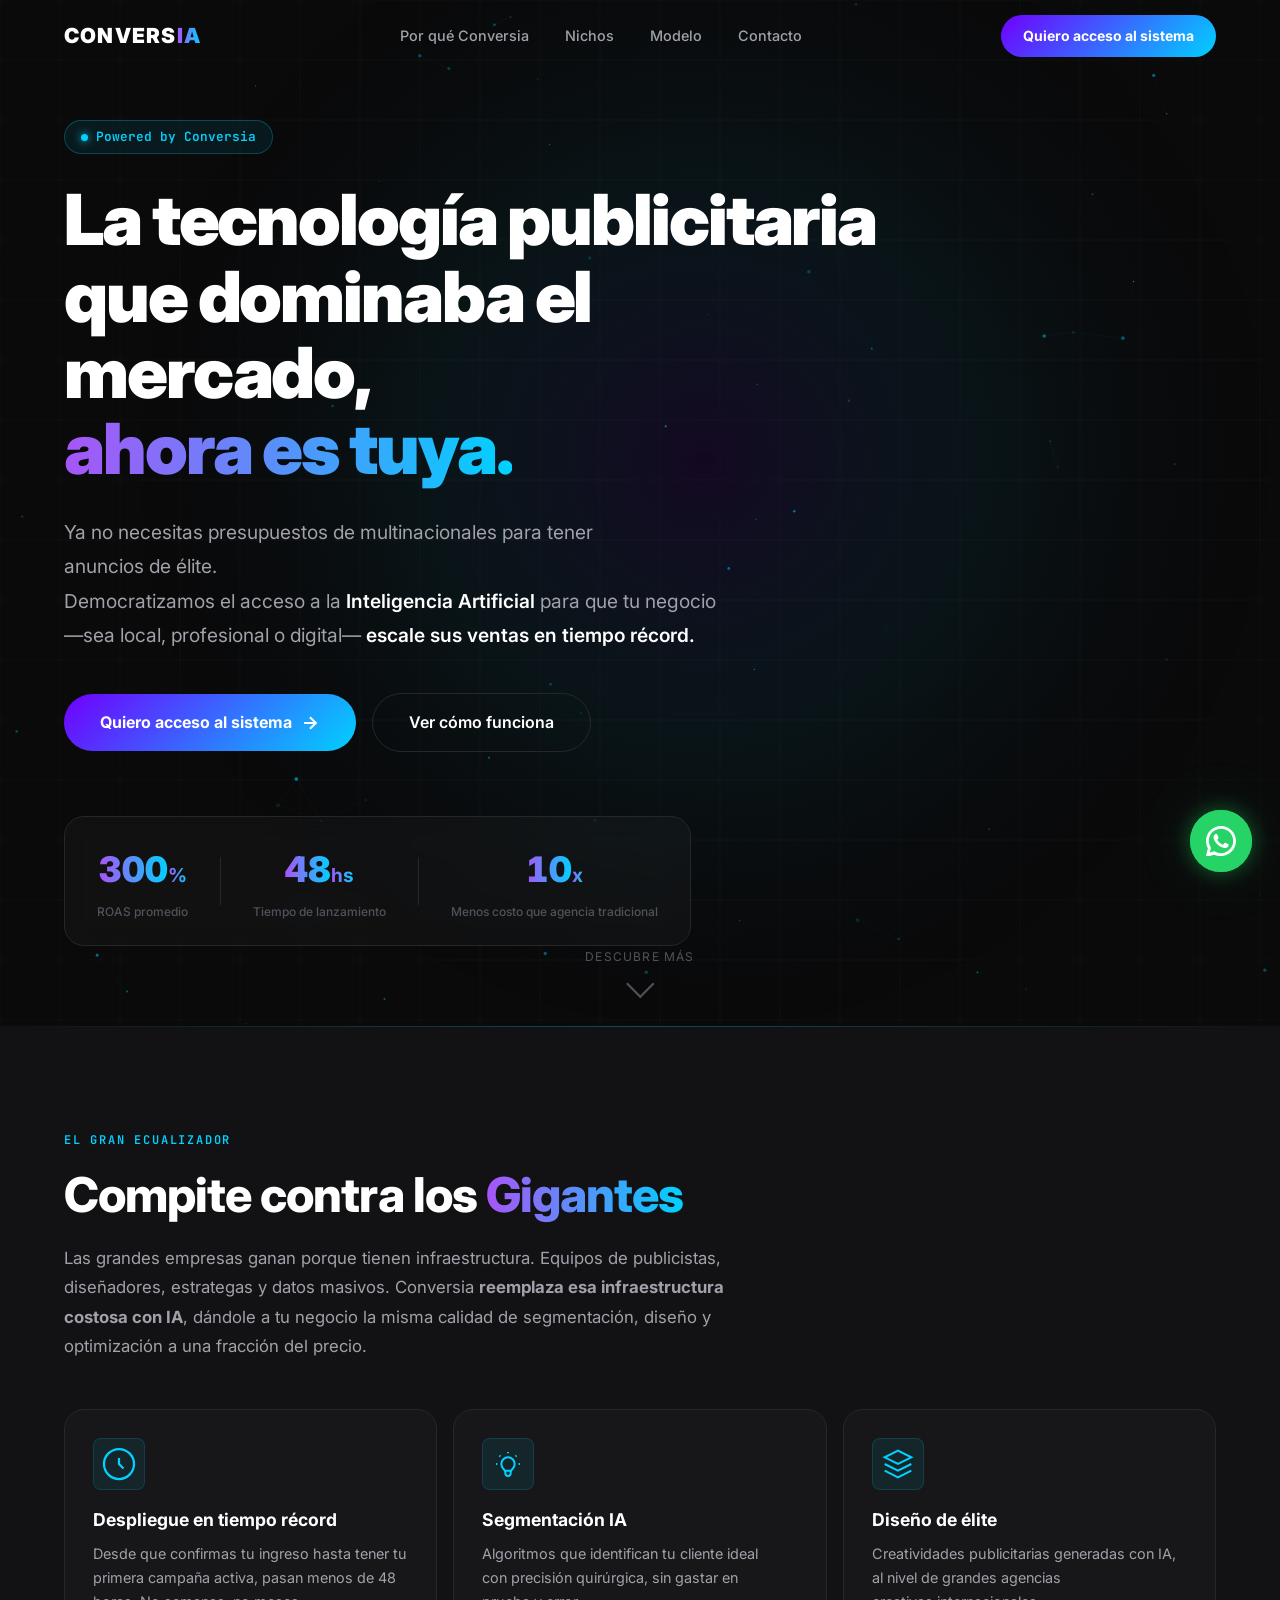
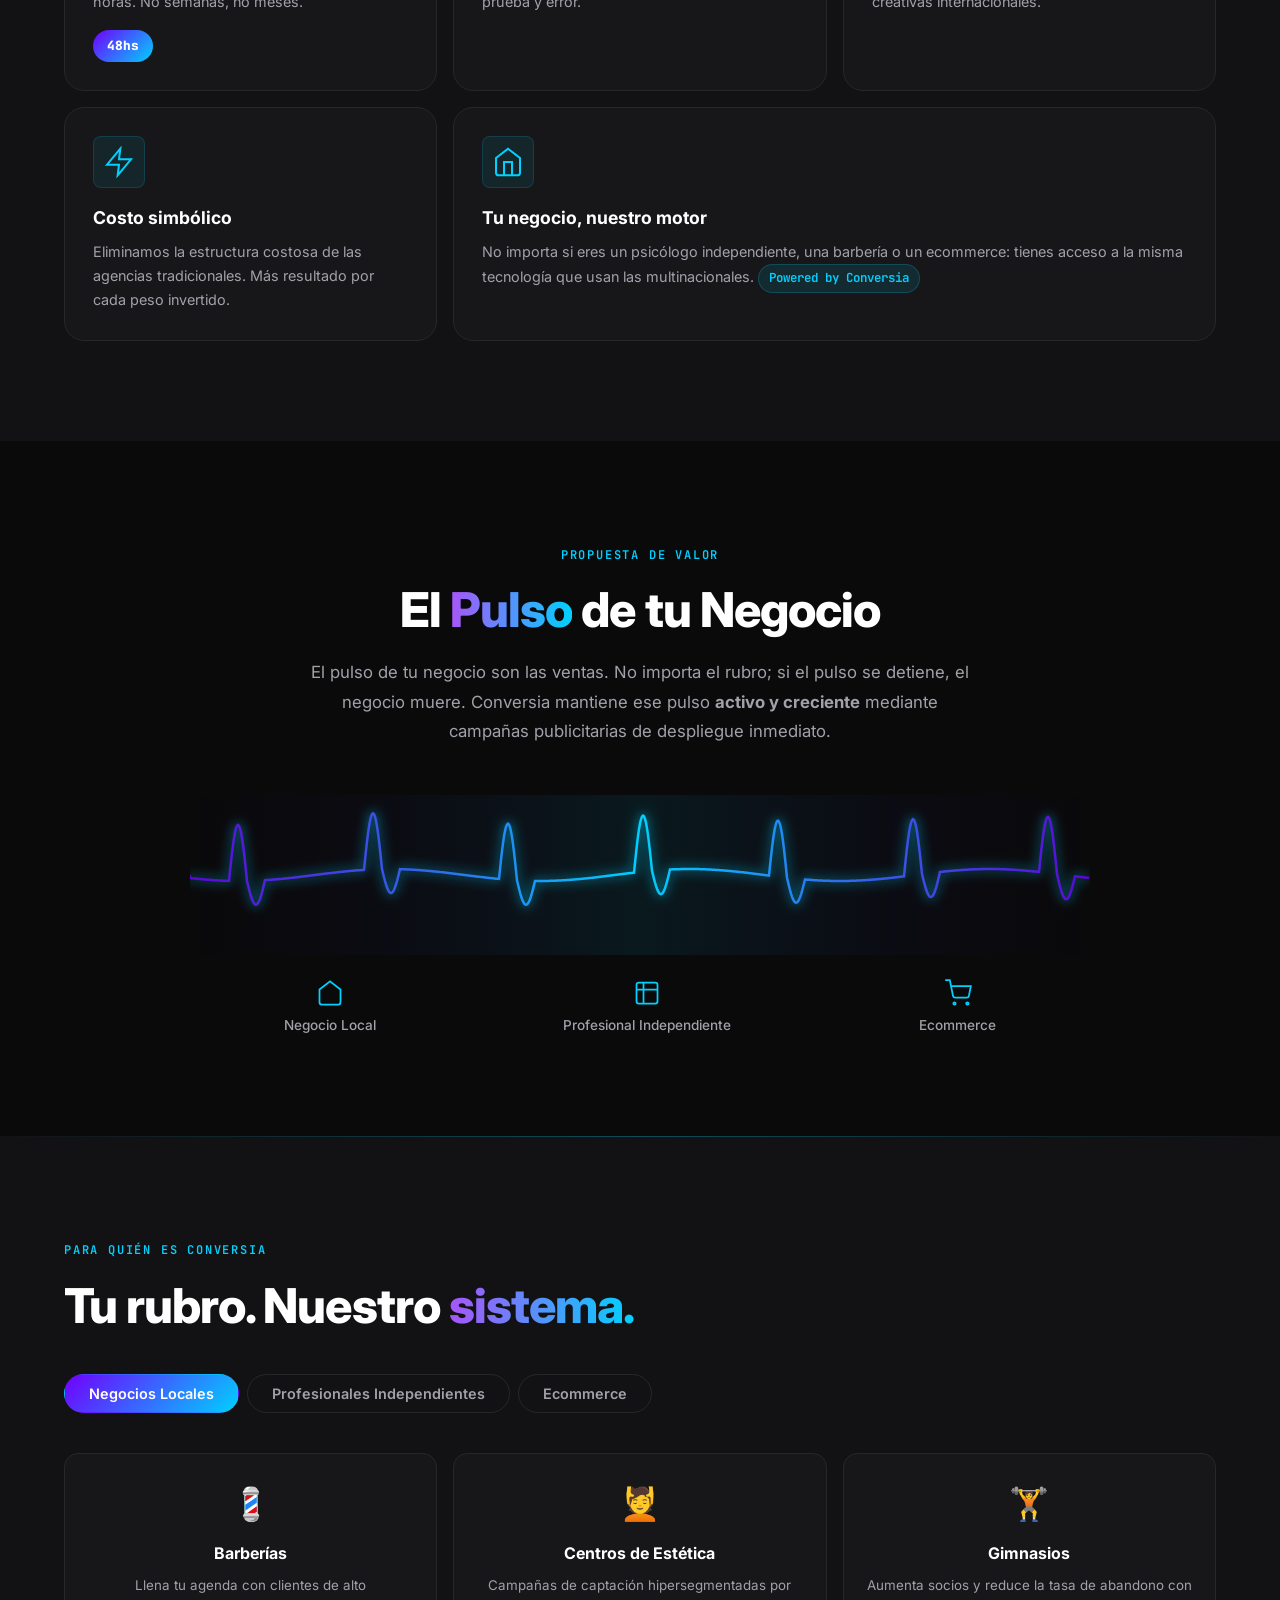
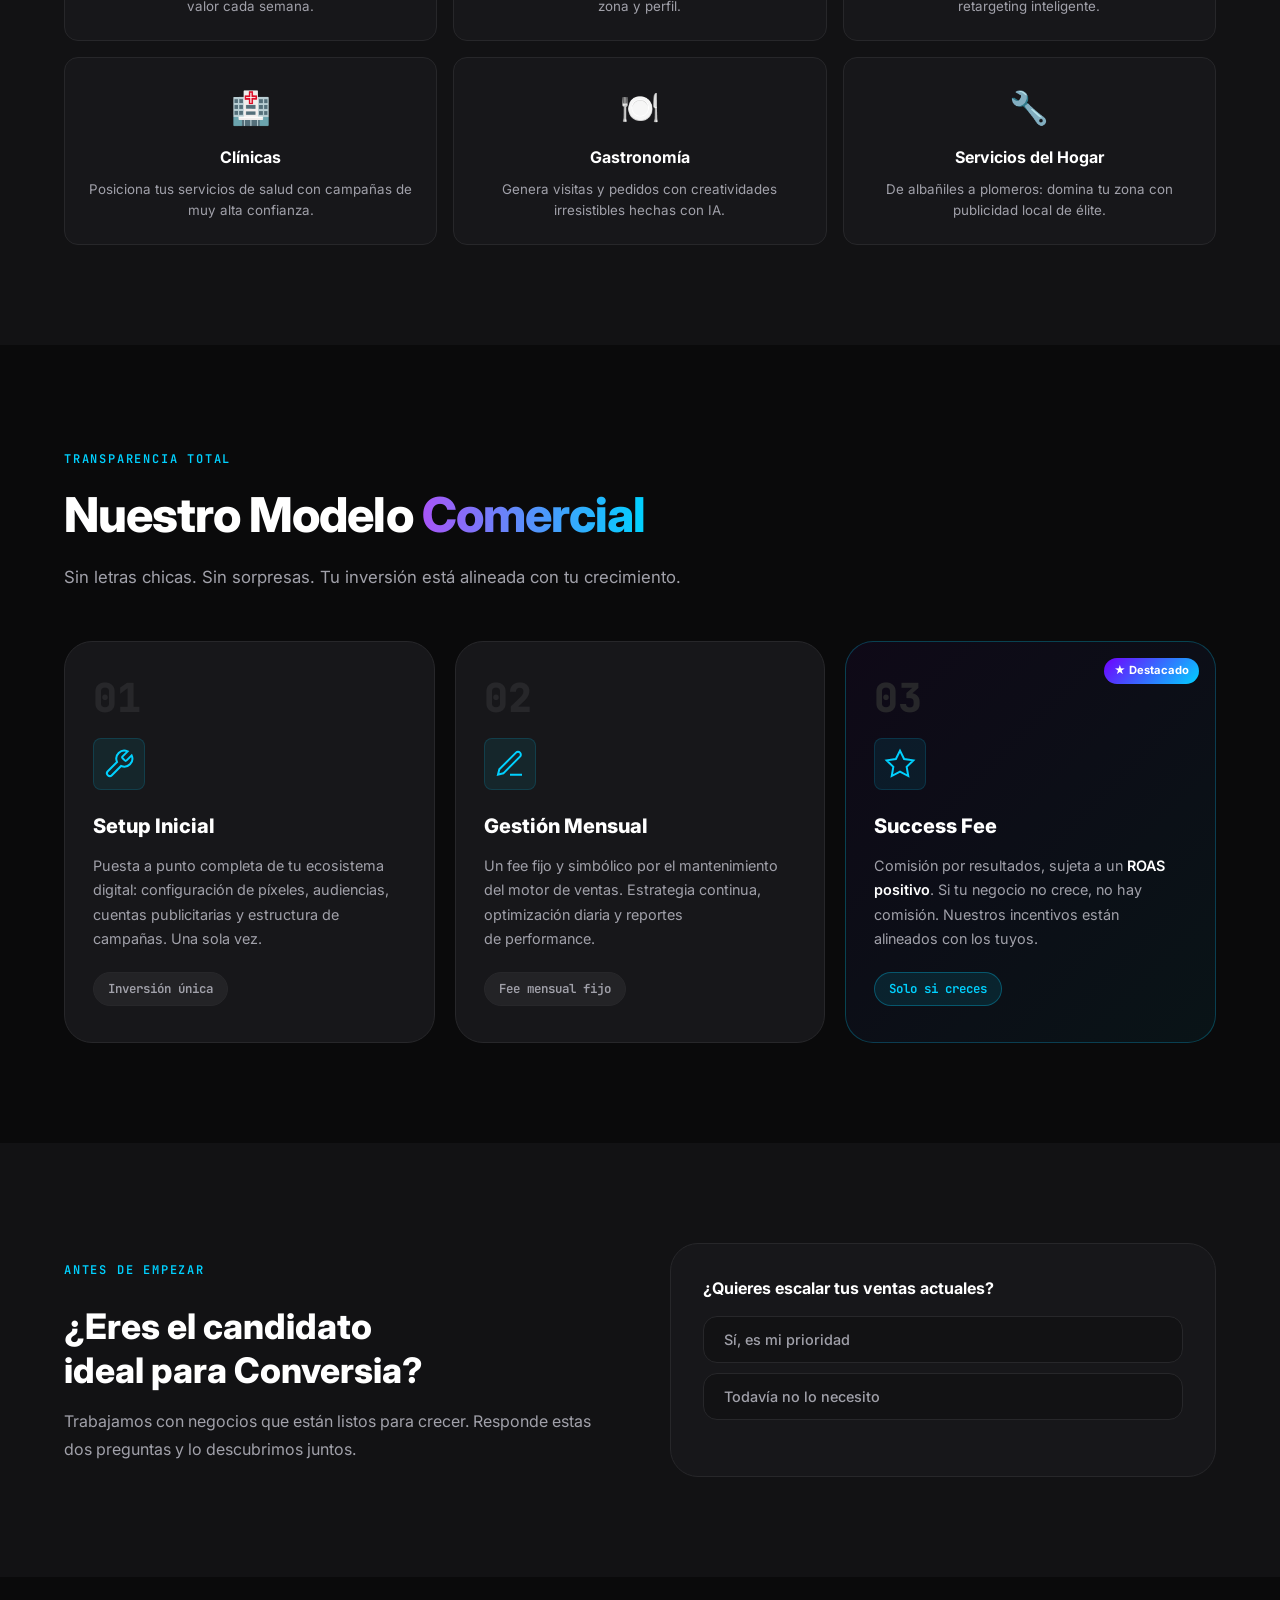
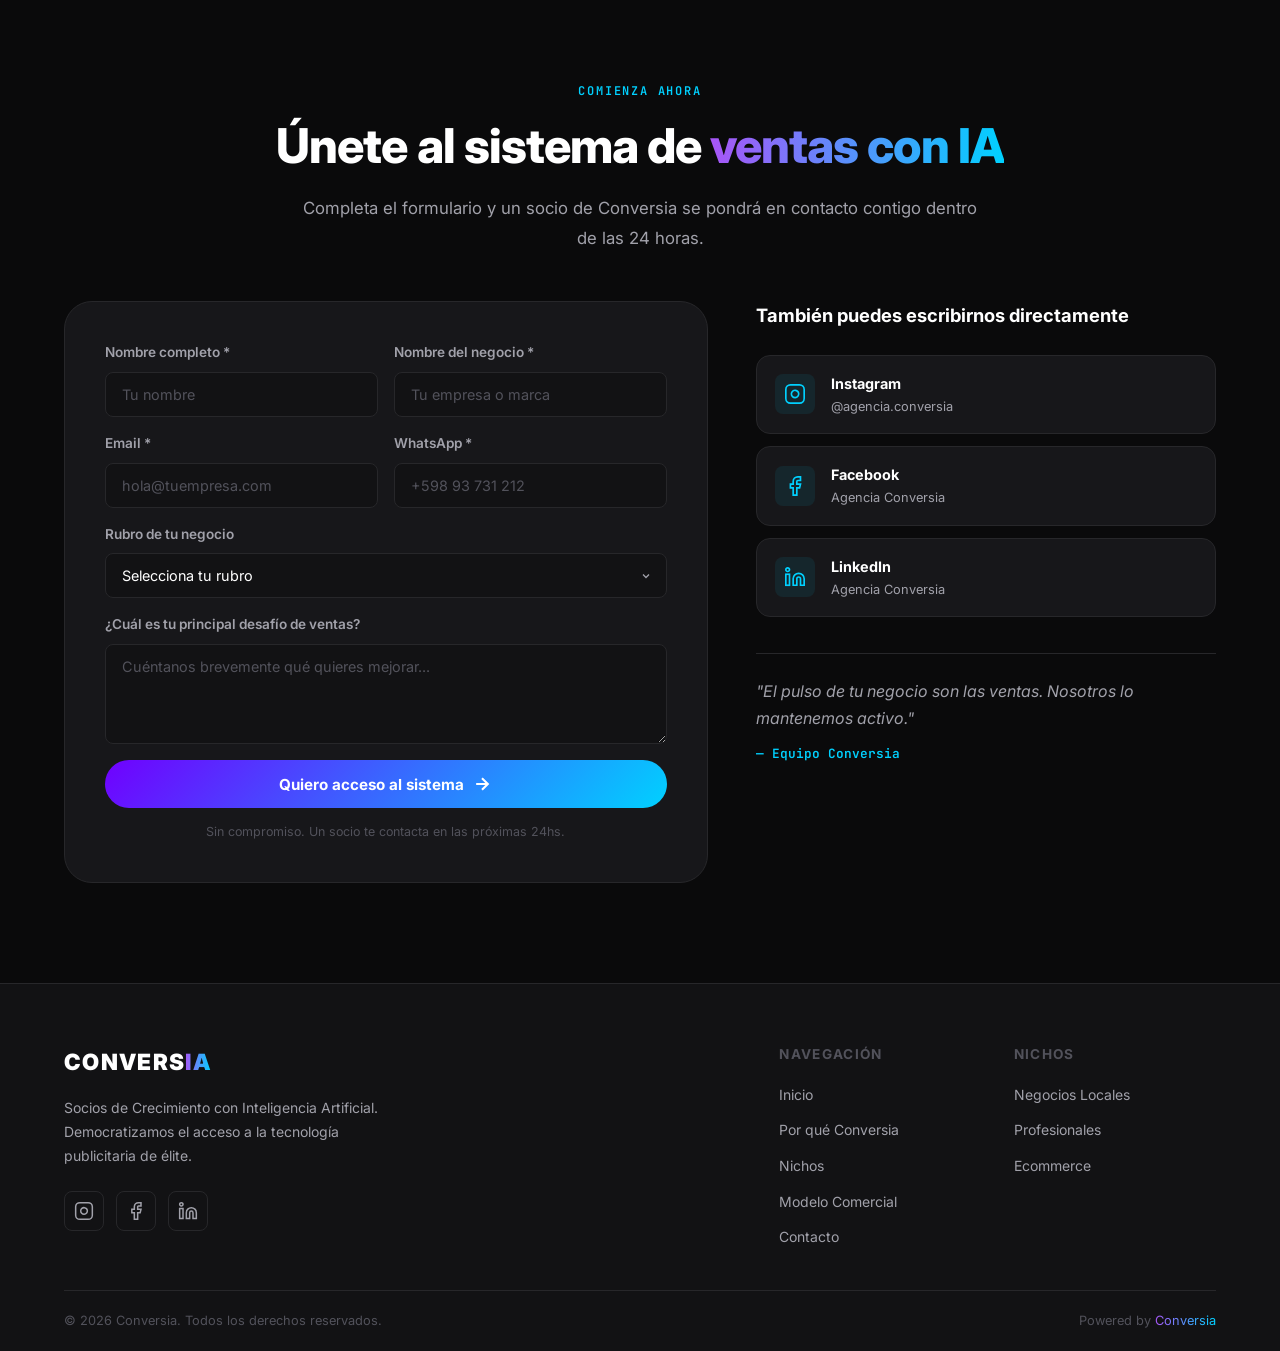
==== commit 8f7bfe1b: "Add files via upload" ====
--- a/index.html
+++ b/index.html
@@ -1,1264 +1,631 @@
-<<<<<<< HEAD
-<!DOCTYPE html>
-<html lang="es">
-
-<head>
-  <meta charset="UTF-8" />
-  <meta name="viewport" content="width=device-width, initial-scale=1.0" />
-  <title>Conversia — Socios de Crecimiento con IA</title>
-  <meta name="description"
-    content="Conversia democratiza el acceso a la tecnología publicitaria de élite. Anuncios de inteligencia artificial para negocios locales, profesionales y ecommerce a un costo simbólico." />
-  <meta property="og:title" content="Conversia — La tecnología que dominaba el mercado, ahora es tuya" />
-  <meta property="og:description"
-    content="Democratizamos el acceso a la IA publicitaria para que tu negocio escale sus ventas en tiempo récord." />
-  <meta property="og:type" content="website" />
-  <link rel="preconnect" href="https://fonts.googleapis.com" />
-  <link rel="preconnect" href="https://fonts.gstatic.com" crossorigin />
-  <link
-    href="https://fonts.googleapis.com/css2?family=Inter:wght@400;500;600;700;800;900&family=JetBrains+Mono:wght@400;500&display=swap"
-    rel="stylesheet" />
-  <link rel="stylesheet" href="styles.css" />
-  <link rel="icon" type="image/x-icon" href="imagenes-web/favicon.ico">
-  <link rel="icon" type="image/png" sizes="32x32" href="imagenes-web/favicon-32x32.png">
-</head>
-
-<body>
-
-  <!-- ══════════════════════════════════════
-       NAVIGATION
-  ══════════════════════════════════════ -->
-  <header class="nav-wrapper" id="navbar">
-    <nav class="nav-inner">
-      <a href="#inicio" class="nav-logo" id="nav-logo-link">
-        <span class="logo-text">CONVERS<span class="logo-ia">IA</span></span>
-      </a>
-      <ul class="nav-links" id="nav-links">
-        <li><a href="#propuesta">Por qué Conversia</a></li>
-        <li><a href="#nichos">Nichos</a></li>
-        <li><a href="#modelo">Modelo</a></li>
-        <li><a href="#contacto">Contacto</a></li>
-      </ul>
-      <div class="nav-actions">
-        <a href="#contacto" class="btn-primary nav-cta" id="nav-cta-btn">Quiero acceso al sistema</a>
-        <button class="burger" id="burger-btn" aria-label="Abrir menú">
-          <span></span><span></span><span></span>
-        </button>
-      </div>
-    </nav>
-    <!-- Mobile menu -->
-    <div class="mobile-menu" id="mobile-menu">
-      <ul>
-        <li><a href="#propuesta" class="mobile-link">Por qué Conversia</a></li>
-        <li><a href="#nichos" class="mobile-link">Nichos</a></li>
-        <li><a href="#modelo" class="mobile-link">Modelo</a></li>
-        <li><a href="#contacto" class="mobile-link">Contacto</a></li>
-      </ul>
-      <a href="#contacto" class="btn-primary mobile-cta">Quiero acceso al sistema</a>
-    </div>
-  </header>
-
-  <!-- ══════════════════════════════════════
-       HERO SECTION
-  ══════════════════════════════════════ -->
-  <section class="hero" id="inicio">
-    <div class="hero-bg-canvas" id="hero-canvas-wrapper">
-      <canvas id="pulse-canvas"></canvas>
-    </div>
-    <div class="hero-content container">
-      <div class="hero-badge reveal">
-        <span class="badge-dot"></span> Powered by Conversia
-      </div>
-      <h1 class="hero-title reveal">
-        La tecnología publicitaria<br />
-        que dominaba el mercado,<br />
-        <span class="gradient-text">ahora es tuya.</span>
-      </h1>
-      <p class="hero-sub reveal">
-        Ya no necesitas presupuestos de multinacionales para tener anuncios de&nbsp;élite.<br class="hide-mobile" />
-        Democratizamos el acceso a la <strong>Inteligencia Artificial</strong> para que tu negocio<br
-          class="hide-mobile" />
-        —sea local, profesional o digital— <strong>escale sus ventas en tiempo récord.</strong>
-      </p>
-      <div class="hero-ctas reveal">
-        <a href="#contacto" class="btn-primary btn-large" id="hero-cta-btn">
-          <span>Quiero acceso al sistema</span>
-          <svg width="20" height="20" viewBox="0 0 24 24" fill="none" stroke="currentColor" stroke-width="2.5">
-            <path d="M5 12h14M12 5l7 7-7 7" />
-          </svg>
-        </a>
-        <a href="#propuesta" class="btn-ghost btn-large">Ver cómo funciona</a>
-      </div>
-      <div class="hero-stats reveal">
-        <div class="stat">
-          <span class="stat-num" data-target="300">0</span><span class="stat-unit">%</span>
-          <span class="stat-label">ROAS promedio</span>
-        </div>
-        <div class="stat-divider"></div>
-        <div class="stat">
-          <span class="stat-num" data-target="48">0</span><span class="stat-unit">hs</span>
-          <span class="stat-label">Tiempo de lanzamiento</span>
-        </div>
-        <div class="stat-divider"></div>
-        <div class="stat">
-          <span class="stat-num" data-target="10">0</span><span class="stat-unit">x</span>
-          <span class="stat-label">Menos costo que agencia tradicional</span>
-        </div>
-      </div>
-    </div>
-    <div class="hero-scroll-hint">
-      <span>Descubre más</span>
-      <div class="scroll-arrow"></div>
-    </div>
-  </section>
-
-  <!-- ══════════════════════════════════════
-       SECTION: Compete against Giants
-  ══════════════════════════════════════ -->
-  <section class="section-giants" id="propuesta">
-    <div class="container">
-      <div class="section-label reveal">El Gran Ecualizador</div>
-      <h2 class="section-title reveal">
-        Compite contra los <span class="gradient-text">Gigantes</span>
-      </h2>
-      <p class="section-sub reveal">
-        Las grandes empresas ganan porque tienen infraestructura. Equipos de publicistas, diseñadores, estrategas y
-        datos masivos. Conversia <strong>reemplaza esa infraestructura costosa con IA</strong>, dándole a tu negocio la
-        misma calidad de segmentación, diseño y optimización a una fracción del precio.
-      </p>
-
-      <div class="bento-grid">
-        <div class="bento-card bento-large reveal">
-          <div class="bento-icon">
-            <svg width="36" height="36" viewBox="0 0 24 24" fill="none" stroke="currentColor" stroke-width="1.5">
-              <circle cx="12" cy="12" r="10" />
-              <path d="M12 8v4l3 3" />
-            </svg>
-          </div>
-          <h3>Despliegue en tiempo récord</h3>
-          <p>Desde que confirmas tu ingreso hasta tener tu primera campaña activa, pasan menos de 48 horas. No semanas,
-            no meses.</p>
-          <div class="bento-badge">48hs</div>
-        </div>
-        <div class="bento-card reveal">
-          <div class="bento-icon">
-            <svg width="32" height="32" viewBox="0 0 24 24" fill="none" stroke="currentColor" stroke-width="1.5">
-              <path
-                d="M9.663 17h4.673M12 3v1m6.364 1.636-.707.707M21 12h-1M4 12H3m3.343-5.657-.707-.707m2.828 9.9a5 5 0 1 1 7.072 0l-.548.547A3.374 3.374 0 0 0 14 18.469V19a2 2 0 1 1-4 0v-.531c0-.895-.356-1.754-.988-2.386l-.548-.547z" />
-            </svg>
-          </div>
-          <h3>Segmentación IA</h3>
-          <p>Algoritmos que identifican tu cliente ideal con precisión quirúrgica, sin gastar en prueba y error.</p>
-        </div>
-        <div class="bento-card reveal">
-          <div class="bento-icon">
-            <svg width="32" height="32" viewBox="0 0 24 24" fill="none" stroke="currentColor" stroke-width="1.5">
-              <path d="M12 2L2 7l10 5 10-5-10-5zM2 17l10 5 10-5M2 12l10 5 10-5" />
-            </svg>
-          </div>
-          <h3>Diseño de élite</h3>
-          <p>Creatividades publicitarias generadas con IA, al nivel de grandes agencias creativas internacionales.</p>
-        </div>
-        <div class="bento-card reveal">
-          <div class="bento-icon">
-            <svg width="32" height="32" viewBox="0 0 24 24" fill="none" stroke="currentColor" stroke-width="1.5">
-              <path d="M13 2L3 14h9l-1 8 10-12h-9l1-8z" />
-            </svg>
-          </div>
-          <h3>Costo simbólico</h3>
-          <p>Eliminamos la estructura costosa de las agencias tradicionales. Más resultado por cada peso invertido.</p>
-        </div>
-        <div class="bento-card bento-wide reveal">
-          <div class="bento-icon">
-            <svg width="32" height="32" viewBox="0 0 24 24" fill="none" stroke="currentColor" stroke-width="1.5">
-              <path d="M3 9l9-7 9 7v11a2 2 0 0 1-2 2H5a2 2 0 0 1-2-2z" />
-              <polyline points="9 22 9 12 15 12 15 22" />
-            </svg>
-          </div>
-          <h3>Tu negocio, nuestro motor</h3>
-          <p>No importa si eres un psicólogo independiente, una barbería o un ecommerce: tienes acceso a la misma
-            tecnología que usan las multinacionales. <span class="inline-badge">Powered by Conversia</span></p>
-        </div>
-      </div>
-    </div>
-  </section>
-
-  <!-- ══════════════════════════════════════
-       SECTION: El Pulso de Ventas
-  ══════════════════════════════════════ -->
-  <section class="section-pulso" id="pulso">
-    <div class="container">
-      <div class="section-label reveal">Propuesta de Valor</div>
-      <h2 class="section-title reveal">
-        El <span class="gradient-text">Pulso</span> de tu Negocio
-      </h2>
-      <p class="section-sub reveal">
-        El pulso de tu negocio son las ventas. No importa el rubro; si el pulso se detiene, el negocio muere. Conversia
-        mantiene ese pulso <strong>activo y creciente</strong> mediante campañas publicitarias de despliegue inmediato.
-      </p>
-      <div class="pulse-visual reveal">
-        <canvas id="pulse-line-canvas" width="900" height="160"></canvas>
-        <div class="pulse-icons">
-          <div class="pulse-icon-item">
-            <svg width="28" height="28" viewBox="0 0 24 24" fill="none" stroke="currentColor" stroke-width="1.5">
-              <path d="M3 9l9-7 9 7v11a2 2 0 0 1-2 2H5a2 2 0 0 1-2-2z" />
-            </svg>
-            <span>Negocio Local</span>
-          </div>
-          <div class="pulse-icon-item">
-            <svg width="28" height="28" viewBox="0 0 24 24" fill="none" stroke="currentColor" stroke-width="1.5">
-              <path
-                d="M9 3H5a2 2 0 0 0-2 2v4m6-6h10a2 2 0 0 1 2 2v4M9 3v18m0 0h10a2 2 0 0 0 2-2V9M9 21H5a2 2 0 0 1-2-2V9m0 0h18" />
-            </svg>
-            <span>Profesional Independiente</span>
-          </div>
-          <div class="pulse-icon-item">
-            <svg width="28" height="28" viewBox="0 0 24 24" fill="none" stroke="currentColor" stroke-width="1.5">
-              <circle cx="9" cy="21" r="1" />
-              <circle cx="20" cy="21" r="1" />
-              <path d="M1 1h4l2.68 13.39a2 2 0 0 0 2 1.61h9.72a2 2 0 0 0 2-1.61L23 6H6" />
-            </svg>
-            <span>Ecommerce</span>
-          </div>
-        </div>
-      </div>
-    </div>
-  </section>
-
-  <!-- ══════════════════════════════════════
-       SECTION: Nichos
-  ══════════════════════════════════════ -->
-  <section class="section-nichos" id="nichos">
-    <div class="container">
-      <div class="section-label reveal">Para quién es Conversia</div>
-      <h2 class="section-title reveal">
-        Tu rubro. Nuestro <span class="gradient-text">sistema.</span>
-      </h2>
-      <div class="nichos-tabs reveal">
-        <button class="nicho-tab active" data-tab="locales" id="tab-locales">Negocios Locales</button>
-        <button class="nicho-tab" data-tab="profesionales" id="tab-prof">Profesionales Independientes</button>
-        <button class="nicho-tab" data-tab="ecommerce" id="tab-ecom">Ecommerce</button>
-      </div>
-      <div class="nichos-content">
-        <!-- Locales -->
-        <div class="nicho-panel active" id="panel-locales">
-          <div class="nicho-grid">
-            <div class="nicho-card reveal">
-              <div class="nicho-emoji">💈</div>
-              <h4>Barberías</h4>
-              <p>Llena tu agenda con clientes de alto valor cada semana.</p>
-            </div>
-            <div class="nicho-card reveal">
-              <div class="nicho-emoji">💆</div>
-              <h4>Centros de Estética</h4>
-              <p>Campañas de captación hipersegmentadas por zona y perfil.</p>
-            </div>
-            <div class="nicho-card reveal">
-              <div class="nicho-emoji">🏋️</div>
-              <h4>Gimnasios</h4>
-              <p>Aumenta socios y reduce la tasa de abandono con retargeting inteligente.</p>
-            </div>
-            <div class="nicho-card reveal">
-              <div class="nicho-emoji">🏥</div>
-              <h4>Clínicas</h4>
-              <p>Posiciona tus servicios de salud con campañas de muy alta confianza.</p>
-            </div>
-            <div class="nicho-card reveal">
-              <div class="nicho-emoji">🍽️</div>
-              <h4>Gastronomía</h4>
-              <p>Genera visitas y pedidos con creatividades irresistibles hechas con IA.</p>
-            </div>
-            <div class="nicho-card reveal">
-              <div class="nicho-emoji">🔧</div>
-              <h4>Servicios del Hogar</h4>
-              <p>De albañiles a plomeros: domina tu zona con publicidad local de élite.</p>
-            </div>
-          </div>
-        </div>
-        <!-- Profesionales -->
-        <div class="nicho-panel" id="panel-profesionales">
-          <div class="nicho-grid">
-            <div class="nicho-card reveal">
-              <div class="nicho-emoji">🧠</div>
-              <h4>Psicólogos</h4>
-              <p>Capta pacientes de forma ética y constante con campañas de alta conversión.</p>
-            </div>
-            <div class="nicho-card reveal">
-              <div class="nicho-emoji">🦴</div>
-              <h4>Kinesiólogos</h4>
-              <p>Muestra tus especialidades al público que realmente las necesita.</p>
-            </div>
-            <div class="nicho-card reveal">
-              <div class="nicho-emoji">⚖️</div>
-              <h4>Abogados</h4>
-              <p>Genera leads calificados en tu área de especialidad jurídica.</p>
-            </div>
-            <div class="nicho-card reveal">
-              <div class="nicho-emoji">📊</div>
-              <h4>Consultores</h4>
-              <p>Posiciona tu expertise y convierte visibilidad en contratos.</p>
-            </div>
-            <div class="nicho-card reveal">
-              <div class="nicho-emoji">🦷</div>
-              <h4>Odontólogos</h4>
-              <p>Campañas de captación y fidelización para tu consultorio.</p>
-            </div>
-            <div class="nicho-card reveal">
-              <div class="nicho-emoji">🏗️</div>
-              <h4>Arquitectos</h4>
-              <p>Muestra tu portfolio y genera proyectos con publicidad visual premium.</p>
-            </div>
-          </div>
-        </div>
-        <!-- Ecommerce -->
-        <div class="nicho-panel" id="panel-ecommerce">
-          <div class="nicho-grid">
-            <div class="nicho-card reveal">
-              <div class="nicho-emoji">👗</div>
-              <h4>Moda & Indumentaria</h4>
-              <p>Creatividades de alto impacto que generan ventas directas.</p>
-            </div>
-            <div class="nicho-card reveal">
-              <div class="nicho-emoji">💄</div>
-              <h4>Belleza & Cosmética</h4>
-              <p>Capitaliza tendencias virales con campañas de IA ultrarrápidas.</p>
-            </div>
-            <div class="nicho-card reveal">
-              <div class="nicho-emoji">🏠</div>
-              <h4>Hogar & Deco</h4>
-              <p>Anuncios con segmentación de intención de compra de alta precisión.</p>
-            </div>
-            <div class="nicho-card reveal">
-              <div class="nicho-emoji">🍃</div>
-              <h4>Salud & Bienestar</h4>
-              <p>Escala tu tienda online con estrategias de remarketing inteligente.</p>
-            </div>
-            <div class="nicho-card reveal">
-              <div class="nicho-emoji">⚡</div>
-              <h4>Tecnología</h4>
-              <p>Anuncios dinámicos y personalizados para catálogos grandes.</p>
-            </div>
-            <div class="nicho-card reveal">
-              <div class="nicho-emoji">🎲</div>
-              <h4>Juguetes & Entretenimiento</h4>
-              <p>Campañas de temporada y siempre-on que sostienen las ventas todo el año.</p>
-            </div>
-          </div>
-        </div>
-      </div>
-    </div>
-  </section>
-
-  <!-- ══════════════════════════════════════
-       SECTION: Modelo Comercial
-  ══════════════════════════════════════ -->
-  <section class="section-modelo" id="modelo">
-    <div class="container">
-      <div class="section-label reveal">Transparencia total</div>
-      <h2 class="section-title reveal">
-        Nuestro Modelo <span class="gradient-text">Comercial</span>
-      </h2>
-      <p class="section-sub reveal">Sin letras chicas. Sin sorpresas. Tu inversión está alineada con tu crecimiento.</p>
-      <div class="modelo-cards">
-        <div class="modelo-card reveal">
-          <div class="modelo-step">01</div>
-          <div class="modelo-icon">
-            <svg width="32" height="32" viewBox="0 0 24 24" fill="none" stroke="currentColor" stroke-width="1.5">
-              <path
-                d="M14.7 6.3a1 1 0 0 0 0 1.4l1.6 1.6a1 1 0 0 0 1.4 0l3.77-3.77a6 6 0 0 1-7.94 7.94l-6.91 6.91a2.12 2.12 0 0 1-3-3l6.91-6.91a6 6 0 0 1 7.94-7.94l-3.76 3.76z" />
-            </svg>
-          </div>
-          <h3>Setup Inicial</h3>
-          <p>Puesta a punto completa de tu ecosistema digital: configuración de píxeles, audiencias, cuentas
-            publicitarias y estructura de campañas. Una sola vez.</p>
-          <div class="modelo-tag">Inversión única</div>
-        </div>
-        <div class="modelo-card reveal">
-          <div class="modelo-step">02</div>
-          <div class="modelo-icon">
-            <svg width="32" height="32" viewBox="0 0 24 24" fill="none" stroke="currentColor" stroke-width="1.5">
-              <path d="M12 20h9" />
-              <path d="M16.5 3.5a2.121 2.121 0 0 1 3 3L7 19l-4 1 1-4L16.5 3.5z" />
-            </svg>
-          </div>
-          <h3>Gestión Mensual</h3>
-          <p>Un fee fijo y simbólico por el mantenimiento del motor de ventas. Estrategia continua, optimización diaria
-            y reportes de performance.</p>
-          <div class="modelo-tag">Fee mensual fijo</div>
-        </div>
-        <div class="modelo-card modelo-star reveal">
-          <div class="modelo-step">03</div>
-          <div class="modelo-icon">
-            <svg width="32" height="32" viewBox="0 0 24 24" fill="none" stroke="currentColor" stroke-width="1.5">
-              <polygon
-                points="12 2 15.09 8.26 22 9.27 17 14.14 18.18 21.02 12 17.77 5.82 21.02 7 14.14 2 9.27 8.91 8.26 12 2" />
-            </svg>
-          </div>
-          <h3>Success Fee</h3>
-          <p>Comisión por resultados, sujeta a un <strong>ROAS positivo</strong>. Si tu negocio no crece, no hay
-            comisión. Nuestros incentivos están alineados con los tuyos.</p>
-          <div class="modelo-tag success-tag">Solo si creces</div>
-        </div>
-      </div>
-    </div>
-  </section>
-
-  <!-- ══════════════════════════════════════
-       SECTION: Filtro / Formulario
-  ══════════════════════════════════════ -->
-  <section class="section-filtro" id="filtro">
-    <div class="container">
-      <div class="filtro-wrapper reveal">
-        <div class="filtro-text">
-          <div class="section-label">Antes de empezar</div>
-          <h2>¿Eres el candidato ideal para Conversia?</h2>
-          <p>Trabajamos con negocios que están listos para crecer. Responde estas dos preguntas y lo descubrimos juntos.
-          </p>
-        </div>
-        <div class="filtro-form">
-          <div class="filtro-question" id="q1-block">
-            <p class="q-label">¿Quieres escalar tus ventas actuales?</p>
-            <div class="q-options">
-              <button class="q-btn" data-q="1" data-val="si" id="q1-si">Sí, es mi prioridad</button>
-              <button class="q-btn" data-q="1" data-val="no" id="q1-no">Todavía no lo necesito</button>
-            </div>
-          </div>
-          <div class="filtro-question" id="q2-block" style="display:none;">
-            <p class="q-label">¿Estás listo para atender una demanda de alto nivel?</p>
-            <div class="q-options">
-              <button class="q-btn" data-q="2" data-val="si" id="q2-si">Sí, tengo capacidad operativa</button>
-              <button class="q-btn" data-q="2" data-val="no" id="q2-no">Necesito organizar primero</button>
-            </div>
-          </div>
-          <div class="filtro-result" id="filtro-result" style="display:none;"></div>
-        </div>
-      </div>
-    </div>
-  </section>
-
-  <!-- ══════════════════════════════════════
-       SECTION: Formulario de Contacto
-  ══════════════════════════════════════ -->
-  <section class="section-contacto" id="contacto">
-    <div class="container">
-      <div class="section-label reveal">Comienza ahora</div>
-      <h2 class="section-title reveal">
-        Únete al sistema de <span class="gradient-text">ventas con IA</span>
-      </h2>
-      <p class="section-sub reveal">Completa el formulario y un socio de Conversia se pondrá en contacto contigo dentro
-        de las 24 horas.</p>
-      <div class="contact-wrapper">
-        <form class="contact-form reveal" id="contact-form" novalidate>
-          <div class="form-row">
-            <div class="form-group">
-              <label for="nombre">Nombre completo *</label>
-              <input type="text" id="nombre" name="nombre" placeholder="Tu nombre" required />
-            </div>
-            <div class="form-group">
-              <label for="negocio">Nombre del negocio *</label>
-              <input type="text" id="negocio" name="negocio" placeholder="Tu empresa o marca" required />
-            </div>
-          </div>
-          <div class="form-row">
-            <div class="form-group">
-              <label for="email">Email *</label>
-              <input type="email" id="email" name="email" placeholder="hola@tuempresa.com" required />
-            </div>
-            <div class="form-group">
-              <label for="whatsapp">WhatsApp *</label>
-              <input type="tel" id="whatsapp" name="whatsapp" placeholder="+598 93 731 212" required />
-            </div>
-          </div>
-          <div class="form-group">
-            <label for="rubro">Rubro de tu negocio</label>
-            <select id="rubro" name="rubro">
-              <option value="" disabled selected>Selecciona tu rubro</option>
-              <option value="negocio-local">Negocio Local (barbería, estética, gimnasio...)</option>
-              <option value="profesional">Profesional independiente</option>
-              <option value="ecommerce">Ecommerce / Tienda Online</option>
-              <option value="clinica">Clínica / Salud</option>
-              <option value="gastronomia">Gastronomía</option>
-              <option value="otro">Otro</option>
-            </select>
-          </div>
-          <div class="form-group">
-            <label for="mensaje">¿Cuál es tu principal desafío de ventas?</label>
-            <textarea id="mensaje" name="mensaje" rows="4"
-              placeholder="Cuéntanos brevemente qué quieres mejorar..."></textarea>
-          </div>
-          <button type="submit" class="btn-primary btn-full" id="form-submit-btn">
-            <span>Quiero acceso al sistema</span>
-            <svg width="20" height="20" viewBox="0 0 24 24" fill="none" stroke="currentColor" stroke-width="2.5">
-              <path d="M5 12h14M12 5l7 7-7 7" />
-            </svg>
-          </button>
-          <div class="form-notice">Sin compromiso. Un socio te contacta en las próximas 24hs.</div>
-        </form>
-        <div class="contact-info reveal">
-          <h3>También puedes escribirnos directamente</h3>
-          <div class="contact-channels">
-            <a href="https://www.instagram.com/agencia.conversia/" class="channel-link" target="_blank" rel="noopener"
-              id="instagram-link">
-              <div class="channel-icon">
-                <svg width="22" height="22" viewBox="0 0 24 24" fill="none" stroke="currentColor" stroke-width="1.8">
-                  <rect x="2" y="2" width="20" height="20" rx="5" ry="5" />
-                  <path d="M16 11.37A4 4 0 1 1 12.63 8 4 4 0 0 1 16 11.37z" />
-                  <line x1="17.5" y1="6.5" x2="17.51" y2="6.5" />
-                </svg>
-              </div>
-              <div>
-                <span class="channel-name">Instagram</span>
-                <span class="channel-handle">@agencia.conversia</span>
-              </div>
-            </a>
-            <a href="https://www.facebook.com/profile.php?id=61558746508457" class="channel-link" target="_blank"
-              rel="noopener" id="facebook-link">
-              <div class="channel-icon">
-                <svg width="22" height="22" viewBox="0 0 24 24" fill="none" stroke="currentColor" stroke-width="1.8">
-                  <path d="M18 2h-3a5 5 0 0 0-5 5v3H7v4h3v8h4v-8h3l1-4h-4V7a1 1 0 0 1 1-1h3z" />
-                </svg>
-              </div>
-              <div>
-                <span class="channel-name">Facebook</span>
-                <span class="channel-handle">Agencia Conversia</span>
-              </div>
-            </a>
-            <a href="https://www.linkedin.com/company/agencia-conversia/" class="channel-link" target="_blank"
-              rel="noopener" id="linkedin-link">
-              <div class="channel-icon">
-                <svg width="22" height="22" viewBox="0 0 24 24" fill="none" stroke="currentColor" stroke-width="1.8">
-                  <path d="M16 8a6 6 0 0 1 6 6v7h-4v-7a2 2 0 0 0-2-2 2 2 0 0 0-2 2v7h-4v-7a6 6 0 0 1 6-6z" />
-                  <rect x="2" y="9" width="4" height="12" />
-                  <circle cx="4" cy="4" r="2" />
-                </svg>
-              </div>
-              <div>
-                <span class="channel-name">LinkedIn</span>
-                <span class="channel-handle">Agencia Conversia</span>
-              </div>
-            </a>
-          </div>
-          <div class="contact-quote">
-            <blockquote>"El pulso de tu negocio son las ventas. Nosotros lo mantenemos activo."</blockquote>
-            <cite>— Equipo Conversia</cite>
-          </div>
-        </div>
-      </div>
-    </div>
-  </section>
-
-  <!-- ══════════════════════════════════════
-       FOOTER
-  ══════════════════════════════════════ -->
-  <footer class="footer">
-    <div class="container">
-      <div class="footer-inner">
-        <div class="footer-brand">
-          <span class="logo-text">CONVERS<span class="logo-ia">IA</span></span>
-          <p>Socios de Crecimiento con Inteligencia Artificial. Democratizamos el acceso a la tecnología publicitaria
-            de&nbsp;élite.</p>
-          <div class="footer-socials">
-            <a href="https://www.instagram.com/agencia.conversia/" target="_blank" rel="noopener" aria-label="Instagram"
-              id="footer-ig">
-              <svg width="20" height="20" viewBox="0 0 24 24" fill="none" stroke="currentColor" stroke-width="1.8">
-                <rect x="2" y="2" width="20" height="20" rx="5" ry="5" />
-                <path d="M16 11.37A4 4 0 1 1 12.63 8 4 4 0 0 1 16 11.37z" />
-                <line x1="17.5" y1="6.5" x2="17.51" y2="6.5" />
-              </svg>
-            </a>
-            <a href="https://www.facebook.com/profile.php?id=61558746508457" target="_blank" rel="noopener"
-              aria-label="Facebook" id="footer-fb">
-              <svg width="20" height="20" viewBox="0 0 24 24" fill="none" stroke="currentColor" stroke-width="1.8">
-                <path d="M18 2h-3a5 5 0 0 0-5 5v3H7v4h3v8h4v-8h3l1-4h-4V7a1 1 0 0 1 1-1h3z" />
-              </svg>
-            </a>
-            <a href="https://www.linkedin.com/company/agencia-conversia/" target="_blank" rel="noopener"
-              aria-label="LinkedIn" id="footer-li">
-              <svg width="20" height="20" viewBox="0 0 24 24" fill="none" stroke="currentColor" stroke-width="1.8">
-                <path d="M16 8a6 6 0 0 1 6 6v7h-4v-7a2 2 0 0 0-2-2 2 2 0 0 0-2 2v7h-4v-7a6 6 0 0 1 6-6z" />
-                <rect x="2" y="9" width="4" height="12" />
-                <circle cx="4" cy="4" r="2" />
-              </svg>
-            </a>
-          </div>
-        </div>
-        <div class="footer-links">
-          <div class="footer-col">
-            <h4>Navegación</h4>
-            <ul>
-              <li><a href="#inicio">Inicio</a></li>
-              <li><a href="#propuesta">Por qué Conversia</a></li>
-              <li><a href="#nichos">Nichos</a></li>
-              <li><a href="#modelo">Modelo Comercial</a></li>
-              <li><a href="#contacto">Contacto</a></li>
-            </ul>
-          </div>
-          <div class="footer-col">
-            <h4>Nichos</h4>
-            <ul>
-              <li><a href="#nichos">Negocios Locales</a></li>
-              <li><a href="#nichos">Profesionales</a></li>
-              <li><a href="#nichos">Ecommerce</a></li>
-            </ul>
-          </div>
-        </div>
-      </div>
-      <div class="footer-bottom">
-        <span>© 2026 Conversia. Todos los derechos reservados.</span>
-        <span class="footer-powered">Powered by <span class="gradient-text">Conversia</span></span>
-      </div>
-    </div>
-  </footer>
-
-  <!-- ══════════════════════════════════════
-       BOTÓN FLOTANTE WHATSAPP
-  ══════════════════════════════════════ -->
-  <a href="https://wa.me/59893731212?text=Hola%21+Quiero+información+sobre+Conversia+y+cómo+escalar+mis+ventas+con+IA"
-    class="wa-float" target="_blank" rel="noopener" id="wa-float-btn" aria-label="Hablar con Agente IA por WhatsApp">
-    <div class="wa-float-pulse"></div>
-    <svg width="30" height="30" viewBox="0 0 24 24" fill="white">
-      <path
-        d="M17.472 14.382c-.297-.149-1.758-.867-2.03-.967-.273-.099-.471-.148-.67.15-.197.297-.767.966-.94 1.164-.173.199-.347.223-.644.075-.297-.15-1.255-.463-2.39-1.475-.883-.788-1.48-1.761-1.653-2.059-.173-.297-.018-.458.13-.606.134-.133.298-.347.446-.52.149-.174.198-.298.298-.497.099-.198.05-.371-.025-.52-.075-.149-.669-1.612-.916-2.207-.242-.579-.487-.5-.669-.51-.173-.008-.371-.01-.57-.01-.198 0-.52.074-.792.372-.272.297-1.04 1.016-1.04 2.479 0 1.462 1.065 2.875 1.213 3.074.149.198 2.096 3.2 5.077 4.487.709.306 1.262.489 1.694.625.712.227 1.36.195 1.871.118.571-.085 1.758-.719 2.006-1.413.248-.694.248-1.289.173-1.413-.074-.124-.272-.198-.57-.347z" />
-      <path
-        d="M12 0C5.373 0 0 5.373 0 12c0 2.122.554 4.118 1.522 5.849L.057 23.522a.75.75 0 0 0 .921.921l5.673-1.465A11.944 11.944 0 0 0 12 24c6.627 0 12-5.373 12-12S18.627 0 12 0zm0 21.75a9.713 9.713 0 0 1-4.953-1.354l-.355-.212-3.669.947.963-3.583-.232-.371A9.713 9.713 0 0 1 2.25 12C2.25 6.615 6.615 2.25 12 2.25S21.75 6.615 21.75 12 17.385 21.75 12 21.75z" />
-    </svg>
-  </a>
-
-  <!-- Toast notification -->
-  <div class="toast" id="toast"></div>
-
-  <script src="main.js"></script>
-</body>
-
-=======
-<!DOCTYPE html>
-<html lang="es">
-
-<head>
-  <meta charset="UTF-8" />
-  <meta name="viewport" content="width=device-width, initial-scale=1.0" />
-  <title>Conversia — Socios de Crecimiento con IA</title>
-  <meta name="description"
-    content="Conversia democratiza el acceso a la tecnología publicitaria de élite. Anuncios de inteligencia artificial para negocios locales, profesionales y ecommerce a un costo simbólico." />
-  <meta property="og:title" content="Conversia — La tecnología que dominaba el mercado, ahora es tuya" />
-  <meta property="og:description"
-    content="Democratizamos el acceso a la IA publicitaria para que tu negocio escale sus ventas en tiempo récord." />
-  <meta property="og:type" content="website" />
-  <link rel="preconnect" href="https://fonts.googleapis.com" />
-  <link rel="preconnect" href="https://fonts.gstatic.com" crossorigin />
-  <link
-    href="https://fonts.googleapis.com/css2?family=Inter:wght@400;500;600;700;800;900&family=JetBrains+Mono:wght@400;500&display=swap"
-    rel="stylesheet" />
-  <link rel="stylesheet" href="styles.css" />
-  <link rel="icon" type="image/x-icon" href="imagenes-web/favicon.ico">
-  <link rel="icon" type="image/png" sizes="32x32" href="imagenes-web/favicon-32x32.png">
-</head>
-
-<body>
-
-  <!-- ══════════════════════════════════════
-       NAVIGATION
-  ══════════════════════════════════════ -->
-  <header class="nav-wrapper" id="navbar">
-    <nav class="nav-inner">
-      <a href="#inicio" class="nav-logo" id="nav-logo-link">
-        <span class="logo-text">CONVERS<span class="logo-ia">IA</span></span>
-      </a>
-      <ul class="nav-links" id="nav-links">
-        <li><a href="#propuesta">Por qué Conversia</a></li>
-        <li><a href="#nichos">Nichos</a></li>
-        <li><a href="#modelo">Modelo</a></li>
-        <li><a href="#contacto">Contacto</a></li>
-      </ul>
-      <div class="nav-actions">
-        <a href="#contacto" class="btn-primary nav-cta" id="nav-cta-btn">Quiero acceso al sistema</a>
-        <button class="burger" id="burger-btn" aria-label="Abrir menú">
-          <span></span><span></span><span></span>
-        </button>
-      </div>
-    </nav>
-    <!-- Mobile menu -->
-    <div class="mobile-menu" id="mobile-menu">
-      <ul>
-        <li><a href="#propuesta" class="mobile-link">Por qué Conversia</a></li>
-        <li><a href="#nichos" class="mobile-link">Nichos</a></li>
-        <li><a href="#modelo" class="mobile-link">Modelo</a></li>
-        <li><a href="#contacto" class="mobile-link">Contacto</a></li>
-      </ul>
-      <a href="#contacto" class="btn-primary mobile-cta">Quiero acceso al sistema</a>
-    </div>
-  </header>
-
-  <!-- ══════════════════════════════════════
-       HERO SECTION
-  ══════════════════════════════════════ -->
-  <section class="hero" id="inicio">
-    <div class="hero-bg-canvas" id="hero-canvas-wrapper">
-      <canvas id="pulse-canvas"></canvas>
-    </div>
-    <div class="hero-content container">
-      <div class="hero-badge reveal">
-        <span class="badge-dot"></span> Powered by Conversia
-      </div>
-      <h1 class="hero-title reveal">
-        La tecnología publicitaria<br />
-        que dominaba el mercado,<br />
-        <span class="gradient-text">ahora es tuya.</span>
-      </h1>
-      <p class="hero-sub reveal">
-        Ya no necesitas presupuestos de multinacionales para tener anuncios de&nbsp;élite.<br class="hide-mobile" />
-        Democratizamos el acceso a la <strong>Inteligencia Artificial</strong> para que tu negocio<br
-          class="hide-mobile" />
-        —sea local, profesional o digital— <strong>escale sus ventas en tiempo récord.</strong>
-      </p>
-      <div class="hero-ctas reveal">
-        <a href="#contacto" class="btn-primary btn-large" id="hero-cta-btn">
-          <span>Quiero acceso al sistema</span>
-          <svg width="20" height="20" viewBox="0 0 24 24" fill="none" stroke="currentColor" stroke-width="2.5">
-            <path d="M5 12h14M12 5l7 7-7 7" />
-          </svg>
-        </a>
-        <a href="#propuesta" class="btn-ghost btn-large">Ver cómo funciona</a>
-      </div>
-      <div class="hero-stats reveal">
-        <div class="stat">
-          <span class="stat-num" data-target="300">0</span><span class="stat-unit">%</span>
-          <span class="stat-label">ROAS promedio</span>
-        </div>
-        <div class="stat-divider"></div>
-        <div class="stat">
-          <span class="stat-num" data-target="48">0</span><span class="stat-unit">hs</span>
-          <span class="stat-label">Tiempo de lanzamiento</span>
-        </div>
-        <div class="stat-divider"></div>
-        <div class="stat">
-          <span class="stat-num" data-target="10">0</span><span class="stat-unit">x</span>
-          <span class="stat-label">Menos costo que agencia tradicional</span>
-        </div>
-      </div>
-    </div>
-    <div class="hero-scroll-hint">
-      <span>Descubre más</span>
-      <div class="scroll-arrow"></div>
-    </div>
-  </section>
-
-  <!-- ══════════════════════════════════════
-       SECTION: Compete against Giants
-  ══════════════════════════════════════ -->
-  <section class="section-giants" id="propuesta">
-    <div class="container">
-      <div class="section-label reveal">El Gran Ecualizador</div>
-      <h2 class="section-title reveal">
-        Compite contra los <span class="gradient-text">Gigantes</span>
-      </h2>
-      <p class="section-sub reveal">
-        Las grandes empresas ganan porque tienen infraestructura. Equipos de publicistas, diseñadores, estrategas y
-        datos masivos. Conversia <strong>reemplaza esa infraestructura costosa con IA</strong>, dándole a tu negocio la
-        misma calidad de segmentación, diseño y optimización a una fracción del precio.
-      </p>
-
-      <div class="bento-grid">
-        <div class="bento-card bento-large reveal">
-          <div class="bento-icon">
-            <svg width="36" height="36" viewBox="0 0 24 24" fill="none" stroke="currentColor" stroke-width="1.5">
-              <circle cx="12" cy="12" r="10" />
-              <path d="M12 8v4l3 3" />
-            </svg>
-          </div>
-          <h3>Despliegue en tiempo récord</h3>
-          <p>Desde que confirmas tu ingreso hasta tener tu primera campaña activa, pasan menos de 48 horas. No semanas,
-            no meses.</p>
-          <div class="bento-badge">48hs</div>
-        </div>
-        <div class="bento-card reveal">
-          <div class="bento-icon">
-            <svg width="32" height="32" viewBox="0 0 24 24" fill="none" stroke="currentColor" stroke-width="1.5">
-              <path
-                d="M9.663 17h4.673M12 3v1m6.364 1.636-.707.707M21 12h-1M4 12H3m3.343-5.657-.707-.707m2.828 9.9a5 5 0 1 1 7.072 0l-.548.547A3.374 3.374 0 0 0 14 18.469V19a2 2 0 1 1-4 0v-.531c0-.895-.356-1.754-.988-2.386l-.548-.547z" />
-            </svg>
-          </div>
-          <h3>Segmentación IA</h3>
-          <p>Algoritmos que identifican tu cliente ideal con precisión quirúrgica, sin gastar en prueba y error.</p>
-        </div>
-        <div class="bento-card reveal">
-          <div class="bento-icon">
-            <svg width="32" height="32" viewBox="0 0 24 24" fill="none" stroke="currentColor" stroke-width="1.5">
-              <path d="M12 2L2 7l10 5 10-5-10-5zM2 17l10 5 10-5M2 12l10 5 10-5" />
-            </svg>
-          </div>
-          <h3>Diseño de élite</h3>
-          <p>Creatividades publicitarias generadas con IA, al nivel de grandes agencias creativas internacionales.</p>
-        </div>
-        <div class="bento-card reveal">
-          <div class="bento-icon">
-            <svg width="32" height="32" viewBox="0 0 24 24" fill="none" stroke="currentColor" stroke-width="1.5">
-              <path d="M13 2L3 14h9l-1 8 10-12h-9l1-8z" />
-            </svg>
-          </div>
-          <h3>Costo simbólico</h3>
-          <p>Eliminamos la estructura costosa de las agencias tradicionales. Más resultado por cada peso invertido.</p>
-        </div>
-        <div class="bento-card bento-wide reveal">
-          <div class="bento-icon">
-            <svg width="32" height="32" viewBox="0 0 24 24" fill="none" stroke="currentColor" stroke-width="1.5">
-              <path d="M3 9l9-7 9 7v11a2 2 0 0 1-2 2H5a2 2 0 0 1-2-2z" />
-              <polyline points="9 22 9 12 15 12 15 22" />
-            </svg>
-          </div>
-          <h3>Tu negocio, nuestro motor</h3>
-          <p>No importa si eres un psicólogo independiente, una barbería o un ecommerce: tienes acceso a la misma
-            tecnología que usan las multinacionales. <span class="inline-badge">Powered by Conversia</span></p>
-        </div>
-      </div>
-    </div>
-  </section>
-
-  <!-- ══════════════════════════════════════
-       SECTION: El Pulso de Ventas
-  ══════════════════════════════════════ -->
-  <section class="section-pulso" id="pulso">
-    <div class="container">
-      <div class="section-label reveal">Propuesta de Valor</div>
-      <h2 class="section-title reveal">
-        El <span class="gradient-text">Pulso</span> de tu Negocio
-      </h2>
-      <p class="section-sub reveal">
-        El pulso de tu negocio son las ventas. No importa el rubro; si el pulso se detiene, el negocio muere. Conversia
-        mantiene ese pulso <strong>activo y creciente</strong> mediante campañas publicitarias de despliegue inmediato.
-      </p>
-      <div class="pulse-visual reveal">
-        <canvas id="pulse-line-canvas" width="900" height="160"></canvas>
-        <div class="pulse-icons">
-          <div class="pulse-icon-item">
-            <svg width="28" height="28" viewBox="0 0 24 24" fill="none" stroke="currentColor" stroke-width="1.5">
-              <path d="M3 9l9-7 9 7v11a2 2 0 0 1-2 2H5a2 2 0 0 1-2-2z" />
-            </svg>
-            <span>Negocio Local</span>
-          </div>
-          <div class="pulse-icon-item">
-            <svg width="28" height="28" viewBox="0 0 24 24" fill="none" stroke="currentColor" stroke-width="1.5">
-              <path
-                d="M9 3H5a2 2 0 0 0-2 2v4m6-6h10a2 2 0 0 1 2 2v4M9 3v18m0 0h10a2 2 0 0 0 2-2V9M9 21H5a2 2 0 0 1-2-2V9m0 0h18" />
-            </svg>
-            <span>Profesional Independiente</span>
-          </div>
-          <div class="pulse-icon-item">
-            <svg width="28" height="28" viewBox="0 0 24 24" fill="none" stroke="currentColor" stroke-width="1.5">
-              <circle cx="9" cy="21" r="1" />
-              <circle cx="20" cy="21" r="1" />
-              <path d="M1 1h4l2.68 13.39a2 2 0 0 0 2 1.61h9.72a2 2 0 0 0 2-1.61L23 6H6" />
-            </svg>
-            <span>Ecommerce</span>
-          </div>
-        </div>
-      </div>
-    </div>
-  </section>
-
-  <!-- ══════════════════════════════════════
-       SECTION: Nichos
-  ══════════════════════════════════════ -->
-  <section class="section-nichos" id="nichos">
-    <div class="container">
-      <div class="section-label reveal">Para quién es Conversia</div>
-      <h2 class="section-title reveal">
-        Tu rubro. Nuestro <span class="gradient-text">sistema.</span>
-      </h2>
-      <div class="nichos-tabs reveal">
-        <button class="nicho-tab active" data-tab="locales" id="tab-locales">Negocios Locales</button>
-        <button class="nicho-tab" data-tab="profesionales" id="tab-prof">Profesionales Independientes</button>
-        <button class="nicho-tab" data-tab="ecommerce" id="tab-ecom">Ecommerce</button>
-      </div>
-      <div class="nichos-content">
-        <!-- Locales -->
-        <div class="nicho-panel active" id="panel-locales">
-          <div class="nicho-grid">
-            <div class="nicho-card reveal">
-              <div class="nicho-emoji">💈</div>
-              <h4>Barberías</h4>
-              <p>Llena tu agenda con clientes de alto valor cada semana.</p>
-            </div>
-            <div class="nicho-card reveal">
-              <div class="nicho-emoji">💆</div>
-              <h4>Centros de Estética</h4>
-              <p>Campañas de captación hipersegmentadas por zona y perfil.</p>
-            </div>
-            <div class="nicho-card reveal">
-              <div class="nicho-emoji">🏋️</div>
-              <h4>Gimnasios</h4>
-              <p>Aumenta socios y reduce la tasa de abandono con retargeting inteligente.</p>
-            </div>
-            <div class="nicho-card reveal">
-              <div class="nicho-emoji">🏥</div>
-              <h4>Clínicas</h4>
-              <p>Posiciona tus servicios de salud con campañas de muy alta confianza.</p>
-            </div>
-            <div class="nicho-card reveal">
-              <div class="nicho-emoji">🍽️</div>
-              <h4>Gastronomía</h4>
-              <p>Genera visitas y pedidos con creatividades irresistibles hechas con IA.</p>
-            </div>
-            <div class="nicho-card reveal">
-              <div class="nicho-emoji">🔧</div>
-              <h4>Servicios del Hogar</h4>
-              <p>De albañiles a plomeros: domina tu zona con publicidad local de élite.</p>
-            </div>
-          </div>
-        </div>
-        <!-- Profesionales -->
-        <div class="nicho-panel" id="panel-profesionales">
-          <div class="nicho-grid">
-            <div class="nicho-card reveal">
-              <div class="nicho-emoji">🧠</div>
-              <h4>Psicólogos</h4>
-              <p>Capta pacientes de forma ética y constante con campañas de alta conversión.</p>
-            </div>
-            <div class="nicho-card reveal">
-              <div class="nicho-emoji">🦴</div>
-              <h4>Kinesiólogos</h4>
-              <p>Muestra tus especialidades al público que realmente las necesita.</p>
-            </div>
-            <div class="nicho-card reveal">
-              <div class="nicho-emoji">⚖️</div>
-              <h4>Abogados</h4>
-              <p>Genera leads calificados en tu área de especialidad jurídica.</p>
-            </div>
-            <div class="nicho-card reveal">
-              <div class="nicho-emoji">📊</div>
-              <h4>Consultores</h4>
-              <p>Posiciona tu expertise y convierte visibilidad en contratos.</p>
-            </div>
-            <div class="nicho-card reveal">
-              <div class="nicho-emoji">🦷</div>
-              <h4>Odontólogos</h4>
-              <p>Campañas de captación y fidelización para tu consultorio.</p>
-            </div>
-            <div class="nicho-card reveal">
-              <div class="nicho-emoji">🏗️</div>
-              <h4>Arquitectos</h4>
-              <p>Muestra tu portfolio y genera proyectos con publicidad visual premium.</p>
-            </div>
-          </div>
-        </div>
-        <!-- Ecommerce -->
-        <div class="nicho-panel" id="panel-ecommerce">
-          <div class="nicho-grid">
-            <div class="nicho-card reveal">
-              <div class="nicho-emoji">👗</div>
-              <h4>Moda & Indumentaria</h4>
-              <p>Creatividades de alto impacto que generan ventas directas.</p>
-            </div>
-            <div class="nicho-card reveal">
-              <div class="nicho-emoji">💄</div>
-              <h4>Belleza & Cosmética</h4>
-              <p>Capitaliza tendencias virales con campañas de IA ultrarrápidas.</p>
-            </div>
-            <div class="nicho-card reveal">
-              <div class="nicho-emoji">🏠</div>
-              <h4>Hogar & Deco</h4>
-              <p>Anuncios con segmentación de intención de compra de alta precisión.</p>
-            </div>
-            <div class="nicho-card reveal">
-              <div class="nicho-emoji">🍃</div>
-              <h4>Salud & Bienestar</h4>
-              <p>Escala tu tienda online con estrategias de remarketing inteligente.</p>
-            </div>
-            <div class="nicho-card reveal">
-              <div class="nicho-emoji">⚡</div>
-              <h4>Tecnología</h4>
-              <p>Anuncios dinámicos y personalizados para catálogos grandes.</p>
-            </div>
-            <div class="nicho-card reveal">
-              <div class="nicho-emoji">🎲</div>
-              <h4>Juguetes & Entretenimiento</h4>
-              <p>Campañas de temporada y siempre-on que sostienen las ventas todo el año.</p>
-            </div>
-          </div>
-        </div>
-      </div>
-    </div>
-  </section>
-
-  <!-- ══════════════════════════════════════
-       SECTION: Modelo Comercial
-  ══════════════════════════════════════ -->
-  <section class="section-modelo" id="modelo">
-    <div class="container">
-      <div class="section-label reveal">Transparencia total</div>
-      <h2 class="section-title reveal">
-        Nuestro Modelo <span class="gradient-text">Comercial</span>
-      </h2>
-      <p class="section-sub reveal">Sin letras chicas. Sin sorpresas. Tu inversión está alineada con tu crecimiento.</p>
-      <div class="modelo-cards">
-        <div class="modelo-card reveal">
-          <div class="modelo-step">01</div>
-          <div class="modelo-icon">
-            <svg width="32" height="32" viewBox="0 0 24 24" fill="none" stroke="currentColor" stroke-width="1.5">
-              <path
-                d="M14.7 6.3a1 1 0 0 0 0 1.4l1.6 1.6a1 1 0 0 0 1.4 0l3.77-3.77a6 6 0 0 1-7.94 7.94l-6.91 6.91a2.12 2.12 0 0 1-3-3l6.91-6.91a6 6 0 0 1 7.94-7.94l-3.76 3.76z" />
-            </svg>
-          </div>
-          <h3>Setup Inicial</h3>
-          <p>Puesta a punto completa de tu ecosistema digital: configuración de píxeles, audiencias, cuentas
-            publicitarias y estructura de campañas. Una sola vez.</p>
-          <div class="modelo-tag">Inversión única</div>
-        </div>
-        <div class="modelo-card reveal">
-          <div class="modelo-step">02</div>
-          <div class="modelo-icon">
-            <svg width="32" height="32" viewBox="0 0 24 24" fill="none" stroke="currentColor" stroke-width="1.5">
-              <path d="M12 20h9" />
-              <path d="M16.5 3.5a2.121 2.121 0 0 1 3 3L7 19l-4 1 1-4L16.5 3.5z" />
-            </svg>
-          </div>
-          <h3>Gestión Mensual</h3>
-          <p>Un fee fijo y simbólico por el mantenimiento del motor de ventas. Estrategia continua, optimización diaria
-            y reportes de performance.</p>
-          <div class="modelo-tag">Fee mensual fijo</div>
-        </div>
-        <div class="modelo-card modelo-star reveal">
-          <div class="modelo-step">03</div>
-          <div class="modelo-icon">
-            <svg width="32" height="32" viewBox="0 0 24 24" fill="none" stroke="currentColor" stroke-width="1.5">
-              <polygon
-                points="12 2 15.09 8.26 22 9.27 17 14.14 18.18 21.02 12 17.77 5.82 21.02 7 14.14 2 9.27 8.91 8.26 12 2" />
-            </svg>
-          </div>
-          <h3>Success Fee</h3>
-          <p>Comisión por resultados, sujeta a un <strong>ROAS positivo</strong>. Si tu negocio no crece, no hay
-            comisión. Nuestros incentivos están alineados con los tuyos.</p>
-          <div class="modelo-tag success-tag">Solo si creces</div>
-        </div>
-      </div>
-    </div>
-  </section>
-
-  <!-- ══════════════════════════════════════
-       SECTION: Filtro / Formulario
-  ══════════════════════════════════════ -->
-  <section class="section-filtro" id="filtro">
-    <div class="container">
-      <div class="filtro-wrapper reveal">
-        <div class="filtro-text">
-          <div class="section-label">Antes de empezar</div>
-          <h2>¿Eres el candidato ideal para Conversia?</h2>
-          <p>Trabajamos con negocios que están listos para crecer. Responde estas dos preguntas y lo descubrimos juntos.
-          </p>
-        </div>
-        <div class="filtro-form">
-          <div class="filtro-question" id="q1-block">
-            <p class="q-label">¿Quieres escalar tus ventas actuales?</p>
-            <div class="q-options">
-              <button class="q-btn" data-q="1" data-val="si" id="q1-si">Sí, es mi prioridad</button>
-              <button class="q-btn" data-q="1" data-val="no" id="q1-no">Todavía no lo necesito</button>
-            </div>
-          </div>
-          <div class="filtro-question" id="q2-block" style="display:none;">
-            <p class="q-label">¿Estás listo para atender una demanda de alto nivel?</p>
-            <div class="q-options">
-              <button class="q-btn" data-q="2" data-val="si" id="q2-si">Sí, tengo capacidad operativa</button>
-              <button class="q-btn" data-q="2" data-val="no" id="q2-no">Necesito organizar primero</button>
-            </div>
-          </div>
-          <div class="filtro-result" id="filtro-result" style="display:none;"></div>
-        </div>
-      </div>
-    </div>
-  </section>
-
-  <!-- ══════════════════════════════════════
-       SECTION: Formulario de Contacto
-  ══════════════════════════════════════ -->
-  <section class="section-contacto" id="contacto">
-    <div class="container">
-      <div class="section-label reveal">Comienza ahora</div>
-      <h2 class="section-title reveal">
-        Únete al sistema de <span class="gradient-text">ventas con IA</span>
-      </h2>
-      <p class="section-sub reveal">Completa el formulario y un socio de Conversia se pondrá en contacto contigo dentro
-        de las 24 horas.</p>
-      <div class="contact-wrapper">
-        <form class="contact-form reveal" id="contact-form" novalidate>
-          <div class="form-row">
-            <div class="form-group">
-              <label for="nombre">Nombre completo *</label>
-              <input type="text" id="nombre" name="nombre" placeholder="Tu nombre" required />
-            </div>
-            <div class="form-group">
-              <label for="negocio">Nombre del negocio *</label>
-              <input type="text" id="negocio" name="negocio" placeholder="Tu empresa o marca" required />
-            </div>
-          </div>
-          <div class="form-row">
-            <div class="form-group">
-              <label for="email">Email *</label>
-              <input type="email" id="email" name="email" placeholder="hola@tuempresa.com" required />
-            </div>
-            <div class="form-group">
-              <label for="whatsapp">WhatsApp *</label>
-              <input type="tel" id="whatsapp" name="whatsapp" placeholder="+598 93 731 212" required />
-            </div>
-          </div>
-          <div class="form-group">
-            <label for="rubro">Rubro de tu negocio</label>
-            <select id="rubro" name="rubro">
-              <option value="" disabled selected>Selecciona tu rubro</option>
-              <option value="negocio-local">Negocio Local (barbería, estética, gimnasio...)</option>
-              <option value="profesional">Profesional independiente</option>
-              <option value="ecommerce">Ecommerce / Tienda Online</option>
-              <option value="clinica">Clínica / Salud</option>
-              <option value="gastronomia">Gastronomía</option>
-              <option value="otro">Otro</option>
-            </select>
-          </div>
-          <div class="form-group">
-            <label for="mensaje">¿Cuál es tu principal desafío de ventas?</label>
-            <textarea id="mensaje" name="mensaje" rows="4"
-              placeholder="Cuéntanos brevemente qué quieres mejorar..."></textarea>
-          </div>
-          <button type="submit" class="btn-primary btn-full" id="form-submit-btn">
-            <span>Quiero acceso al sistema</span>
-            <svg width="20" height="20" viewBox="0 0 24 24" fill="none" stroke="currentColor" stroke-width="2.5">
-              <path d="M5 12h14M12 5l7 7-7 7" />
-            </svg>
-          </button>
-          <div class="form-notice">Sin compromiso. Un socio te contacta en las próximas 24hs.</div>
-        </form>
-        <div class="contact-info reveal">
-          <h3>También puedes escribirnos directamente</h3>
-          <div class="contact-channels">
-            <a href="https://www.instagram.com/agencia.conversia/" class="channel-link" target="_blank" rel="noopener"
-              id="instagram-link">
-              <div class="channel-icon">
-                <svg width="22" height="22" viewBox="0 0 24 24" fill="none" stroke="currentColor" stroke-width="1.8">
-                  <rect x="2" y="2" width="20" height="20" rx="5" ry="5" />
-                  <path d="M16 11.37A4 4 0 1 1 12.63 8 4 4 0 0 1 16 11.37z" />
-                  <line x1="17.5" y1="6.5" x2="17.51" y2="6.5" />
-                </svg>
-              </div>
-              <div>
-                <span class="channel-name">Instagram</span>
-                <span class="channel-handle">@agencia.conversia</span>
-              </div>
-            </a>
-            <a href="https://www.facebook.com/profile.php?id=61558746508457" class="channel-link" target="_blank"
-              rel="noopener" id="facebook-link">
-              <div class="channel-icon">
-                <svg width="22" height="22" viewBox="0 0 24 24" fill="none" stroke="currentColor" stroke-width="1.8">
-                  <path d="M18 2h-3a5 5 0 0 0-5 5v3H7v4h3v8h4v-8h3l1-4h-4V7a1 1 0 0 1 1-1h3z" />
-                </svg>
-              </div>
-              <div>
-                <span class="channel-name">Facebook</span>
-                <span class="channel-handle">Agencia Conversia</span>
-              </div>
-            </a>
-            <a href="https://www.linkedin.com/company/agencia-conversia/" class="channel-link" target="_blank"
-              rel="noopener" id="linkedin-link">
-              <div class="channel-icon">
-                <svg width="22" height="22" viewBox="0 0 24 24" fill="none" stroke="currentColor" stroke-width="1.8">
-                  <path d="M16 8a6 6 0 0 1 6 6v7h-4v-7a2 2 0 0 0-2-2 2 2 0 0 0-2 2v7h-4v-7a6 6 0 0 1 6-6z" />
-                  <rect x="2" y="9" width="4" height="12" />
-                  <circle cx="4" cy="4" r="2" />
-                </svg>
-              </div>
-              <div>
-                <span class="channel-name">LinkedIn</span>
-                <span class="channel-handle">Agencia Conversia</span>
-              </div>
-            </a>
-          </div>
-          <div class="contact-quote">
-            <blockquote>"El pulso de tu negocio son las ventas. Nosotros lo mantenemos activo."</blockquote>
-            <cite>— Equipo Conversia</cite>
-          </div>
-        </div>
-      </div>
-    </div>
-  </section>
-
-  <!-- ══════════════════════════════════════
-       FOOTER
-  ══════════════════════════════════════ -->
-  <footer class="footer">
-    <div class="container">
-      <div class="footer-inner">
-        <div class="footer-brand">
-          <span class="logo-text">CONVERS<span class="logo-ia">IA</span></span>
-          <p>Socios de Crecimiento con Inteligencia Artificial. Democratizamos el acceso a la tecnología publicitaria
-            de&nbsp;élite.</p>
-          <div class="footer-socials">
-            <a href="https://www.instagram.com/agencia.conversia/" target="_blank" rel="noopener" aria-label="Instagram"
-              id="footer-ig">
-              <svg width="20" height="20" viewBox="0 0 24 24" fill="none" stroke="currentColor" stroke-width="1.8">
-                <rect x="2" y="2" width="20" height="20" rx="5" ry="5" />
-                <path d="M16 11.37A4 4 0 1 1 12.63 8 4 4 0 0 1 16 11.37z" />
-                <line x1="17.5" y1="6.5" x2="17.51" y2="6.5" />
-              </svg>
-            </a>
-            <a href="https://www.facebook.com/profile.php?id=61558746508457" target="_blank" rel="noopener"
-              aria-label="Facebook" id="footer-fb">
-              <svg width="20" height="20" viewBox="0 0 24 24" fill="none" stroke="currentColor" stroke-width="1.8">
-                <path d="M18 2h-3a5 5 0 0 0-5 5v3H7v4h3v8h4v-8h3l1-4h-4V7a1 1 0 0 1 1-1h3z" />
-              </svg>
-            </a>
-            <a href="https://www.linkedin.com/company/agencia-conversia/" target="_blank" rel="noopener"
-              aria-label="LinkedIn" id="footer-li">
-              <svg width="20" height="20" viewBox="0 0 24 24" fill="none" stroke="currentColor" stroke-width="1.8">
-                <path d="M16 8a6 6 0 0 1 6 6v7h-4v-7a2 2 0 0 0-2-2 2 2 0 0 0-2 2v7h-4v-7a6 6 0 0 1 6-6z" />
-                <rect x="2" y="9" width="4" height="12" />
-                <circle cx="4" cy="4" r="2" />
-              </svg>
-            </a>
-          </div>
-        </div>
-        <div class="footer-links">
-          <div class="footer-col">
-            <h4>Navegación</h4>
-            <ul>
-              <li><a href="#inicio">Inicio</a></li>
-              <li><a href="#propuesta">Por qué Conversia</a></li>
-              <li><a href="#nichos">Nichos</a></li>
-              <li><a href="#modelo">Modelo Comercial</a></li>
-              <li><a href="#contacto">Contacto</a></li>
-            </ul>
-          </div>
-          <div class="footer-col">
-            <h4>Nichos</h4>
-            <ul>
-              <li><a href="#nichos">Negocios Locales</a></li>
-              <li><a href="#nichos">Profesionales</a></li>
-              <li><a href="#nichos">Ecommerce</a></li>
-            </ul>
-          </div>
-        </div>
-      </div>
-      <div class="footer-bottom">
-        <span>© 2026 Conversia. Todos los derechos reservados.</span>
-        <span class="footer-powered">Powered by <span class="gradient-text">Conversia</span></span>
-      </div>
-    </div>
-  </footer>
-
-  <!-- ══════════════════════════════════════
-       BOTÓN FLOTANTE WHATSAPP
-  ══════════════════════════════════════ -->
-  <a href="https://wa.me/59893731212?text=Hola%21+Quiero+información+sobre+Conversia+y+cómo+escalar+mis+ventas+con+IA"
-    class="wa-float" target="_blank" rel="noopener" id="wa-float-btn" aria-label="Hablar con Agente IA por WhatsApp">
-    <div class="wa-float-pulse"></div>
-    <svg width="30" height="30" viewBox="0 0 24 24" fill="white">
-      <path
-        d="M17.472 14.382c-.297-.149-1.758-.867-2.03-.967-.273-.099-.471-.148-.67.15-.197.297-.767.966-.94 1.164-.173.199-.347.223-.644.075-.297-.15-1.255-.463-2.39-1.475-.883-.788-1.48-1.761-1.653-2.059-.173-.297-.018-.458.13-.606.134-.133.298-.347.446-.52.149-.174.198-.298.298-.497.099-.198.05-.371-.025-.52-.075-.149-.669-1.612-.916-2.207-.242-.579-.487-.5-.669-.51-.173-.008-.371-.01-.57-.01-.198 0-.52.074-.792.372-.272.297-1.04 1.016-1.04 2.479 0 1.462 1.065 2.875 1.213 3.074.149.198 2.096 3.2 5.077 4.487.709.306 1.262.489 1.694.625.712.227 1.36.195 1.871.118.571-.085 1.758-.719 2.006-1.413.248-.694.248-1.289.173-1.413-.074-.124-.272-.198-.57-.347z" />
-      <path
-        d="M12 0C5.373 0 0 5.373 0 12c0 2.122.554 4.118 1.522 5.849L.057 23.522a.75.75 0 0 0 .921.921l5.673-1.465A11.944 11.944 0 0 0 12 24c6.627 0 12-5.373 12-12S18.627 0 12 0zm0 21.75a9.713 9.713 0 0 1-4.953-1.354l-.355-.212-3.669.947.963-3.583-.232-.371A9.713 9.713 0 0 1 2.25 12C2.25 6.615 6.615 2.25 12 2.25S21.75 6.615 21.75 12 17.385 21.75 12 21.75z" />
-    </svg>
-  </a>
-
-  <!-- Toast notification -->
-  <div class="toast" id="toast"></div>
-
-  <script src="main.js"></script>
-</body>
-
->>>>>>> 8a61e027b1e2b4c1ecfec7e07abd2b457f4e3edb
-</html>+<!DOCTYPE html>
+<html lang="es">
+
+<head>
+  <meta charset="UTF-8" />
+  <meta name="viewport" content="width=device-width, initial-scale=1.0" />
+  <title>Conversia — Socios de Crecimiento con IA</title>
+  <meta name="description"
+    content="Conversia democratiza el acceso a la tecnología publicitaria de élite. Anuncios de inteligencia artificial para negocios locales, profesionales y ecommerce a un costo simbólico." />
+  <meta property="og:title" content="Conversia — La tecnología que dominaba el mercado, ahora es tuya" />
+  <meta property="og:description"
+    content="Democratizamos el acceso a la IA publicitaria para que tu negocio escale sus ventas en tiempo récord." />
+  <meta property="og:type" content="website" />
+  <link rel="preconnect" href="https://fonts.googleapis.com" />
+  <link rel="preconnect" href="https://fonts.gstatic.com" crossorigin />
+  <link
+    href="https://fonts.googleapis.com/css2?family=Inter:wght@400;500;600;700;800;900&family=JetBrains+Mono:wght@400;500&display=swap"
+    rel="stylesheet" />
+  <link rel="stylesheet" href="styles.css" />
+  <link rel="icon" type="image/x-icon" href="imagenes-web/favicon.ico">
+  <link rel="icon" type="image/png" sizes="32x32" href="imagenes-web/favicon-32x32.png">
+</head>
+
+<body>
+
+  <!-- ══════════════════════════════════════
+       NAVIGATION
+  ══════════════════════════════════════ -->
+  <header class="nav-wrapper" id="navbar">
+    <nav class="nav-inner">
+      <a href="#inicio" class="nav-logo" id="nav-logo-link">
+        <span class="logo-text">CONVERS<span class="logo-ia">IA</span></span>
+      </a>
+      <ul class="nav-links" id="nav-links">
+        <li><a href="#propuesta">Por qué Conversia</a></li>
+        <li><a href="#nichos">Nichos</a></li>
+        <li><a href="#modelo">Modelo</a></li>
+        <li><a href="#contacto">Contacto</a></li>
+      </ul>
+      <div class="nav-actions">
+        <a href="#contacto" class="btn-primary nav-cta" id="nav-cta-btn">Quiero acceso al sistema</a>
+        <button class="burger" id="burger-btn" aria-label="Abrir menú">
+          <span></span><span></span><span></span>
+        </button>
+      </div>
+    </nav>
+    <!-- Mobile menu -->
+    <div class="mobile-menu" id="mobile-menu">
+      <ul>
+        <li><a href="#propuesta" class="mobile-link">Por qué Conversia</a></li>
+        <li><a href="#nichos" class="mobile-link">Nichos</a></li>
+        <li><a href="#modelo" class="mobile-link">Modelo</a></li>
+        <li><a href="#contacto" class="mobile-link">Contacto</a></li>
+      </ul>
+      <a href="#contacto" class="btn-primary mobile-cta">Quiero acceso al sistema</a>
+    </div>
+  </header>
+
+  <!-- ══════════════════════════════════════
+       HERO SECTION
+  ══════════════════════════════════════ -->
+  <section class="hero" id="inicio">
+    <div class="hero-bg-canvas" id="hero-canvas-wrapper">
+      <canvas id="pulse-canvas"></canvas>
+    </div>
+    <div class="hero-content container">
+      <div class="hero-badge reveal">
+        <span class="badge-dot"></span> Powered by Conversia
+      </div>
+      <h1 class="hero-title reveal">
+        La tecnología publicitaria<br />
+        que dominaba el mercado,<br />
+        <span class="gradient-text">ahora es tuya.</span>
+      </h1>
+      <p class="hero-sub reveal">
+        Ya no necesitas presupuestos de multinacionales para tener anuncios de&nbsp;élite.<br class="hide-mobile" />
+        Democratizamos el acceso a la <strong>Inteligencia Artificial</strong> para que tu negocio<br
+          class="hide-mobile" />
+        —sea local, profesional o digital— <strong>escale sus ventas en tiempo récord.</strong>
+      </p>
+      <div class="hero-ctas reveal">
+        <a href="#contacto" class="btn-primary btn-large" id="hero-cta-btn">
+          <span>Quiero acceso al sistema</span>
+          <svg width="20" height="20" viewBox="0 0 24 24" fill="none" stroke="currentColor" stroke-width="2.5">
+            <path d="M5 12h14M12 5l7 7-7 7" />
+          </svg>
+        </a>
+        <a href="#propuesta" class="btn-ghost btn-large">Ver cómo funciona</a>
+      </div>
+      <div class="hero-stats reveal">
+        <div class="stat">
+          <span class="stat-num" data-target="300">0</span><span class="stat-unit">%</span>
+          <span class="stat-label">ROAS promedio</span>
+        </div>
+        <div class="stat-divider"></div>
+        <div class="stat">
+          <span class="stat-num" data-target="48">0</span><span class="stat-unit">hs</span>
+          <span class="stat-label">Tiempo de lanzamiento</span>
+        </div>
+        <div class="stat-divider"></div>
+        <div class="stat">
+          <span class="stat-num" data-target="10">0</span><span class="stat-unit">x</span>
+          <span class="stat-label">Menos costo que agencia tradicional</span>
+        </div>
+      </div>
+    </div>
+    <div class="hero-scroll-hint">
+      <span>Descubre más</span>
+      <div class="scroll-arrow"></div>
+    </div>
+  </section>
+
+  <!-- ══════════════════════════════════════
+       SECTION: Compete against Giants
+  ══════════════════════════════════════ -->
+  <section class="section-giants" id="propuesta">
+    <div class="container">
+      <div class="section-label reveal">El Gran Ecualizador</div>
+      <h2 class="section-title reveal">
+        Compite contra los <span class="gradient-text">Gigantes</span>
+      </h2>
+      <p class="section-sub reveal">
+        Las grandes empresas ganan porque tienen infraestructura. Equipos de publicistas, diseñadores, estrategas y
+        datos masivos. Conversia <strong>reemplaza esa infraestructura costosa con IA</strong>, dándole a tu negocio la
+        misma calidad de segmentación, diseño y optimización a una fracción del precio.
+      </p>
+
+      <div class="bento-grid">
+        <div class="bento-card bento-large reveal">
+          <div class="bento-icon">
+            <svg width="36" height="36" viewBox="0 0 24 24" fill="none" stroke="currentColor" stroke-width="1.5">
+              <circle cx="12" cy="12" r="10" />
+              <path d="M12 8v4l3 3" />
+            </svg>
+          </div>
+          <h3>Despliegue en tiempo récord</h3>
+          <p>Desde que confirmas tu ingreso hasta tener tu primera campaña activa, pasan menos de 48 horas. No semanas,
+            no meses.</p>
+          <div class="bento-badge">48hs</div>
+        </div>
+        <div class="bento-card reveal">
+          <div class="bento-icon">
+            <svg width="32" height="32" viewBox="0 0 24 24" fill="none" stroke="currentColor" stroke-width="1.5">
+              <path
+                d="M9.663 17h4.673M12 3v1m6.364 1.636-.707.707M21 12h-1M4 12H3m3.343-5.657-.707-.707m2.828 9.9a5 5 0 1 1 7.072 0l-.548.547A3.374 3.374 0 0 0 14 18.469V19a2 2 0 1 1-4 0v-.531c0-.895-.356-1.754-.988-2.386l-.548-.547z" />
+            </svg>
+          </div>
+          <h3>Segmentación IA</h3>
+          <p>Algoritmos que identifican tu cliente ideal con precisión quirúrgica, sin gastar en prueba y error.</p>
+        </div>
+        <div class="bento-card reveal">
+          <div class="bento-icon">
+            <svg width="32" height="32" viewBox="0 0 24 24" fill="none" stroke="currentColor" stroke-width="1.5">
+              <path d="M12 2L2 7l10 5 10-5-10-5zM2 17l10 5 10-5M2 12l10 5 10-5" />
+            </svg>
+          </div>
+          <h3>Diseño de élite</h3>
+          <p>Creatividades publicitarias generadas con IA, al nivel de grandes agencias creativas internacionales.</p>
+        </div>
+        <div class="bento-card reveal">
+          <div class="bento-icon">
+            <svg width="32" height="32" viewBox="0 0 24 24" fill="none" stroke="currentColor" stroke-width="1.5">
+              <path d="M13 2L3 14h9l-1 8 10-12h-9l1-8z" />
+            </svg>
+          </div>
+          <h3>Costo simbólico</h3>
+          <p>Eliminamos la estructura costosa de las agencias tradicionales. Más resultado por cada peso invertido.</p>
+        </div>
+        <div class="bento-card bento-wide reveal">
+          <div class="bento-icon">
+            <svg width="32" height="32" viewBox="0 0 24 24" fill="none" stroke="currentColor" stroke-width="1.5">
+              <path d="M3 9l9-7 9 7v11a2 2 0 0 1-2 2H5a2 2 0 0 1-2-2z" />
+              <polyline points="9 22 9 12 15 12 15 22" />
+            </svg>
+          </div>
+          <h3>Tu negocio, nuestro motor</h3>
+          <p>No importa si eres un psicólogo independiente, una barbería o un ecommerce: tienes acceso a la misma
+            tecnología que usan las multinacionales. <span class="inline-badge">Powered by Conversia</span></p>
+        </div>
+      </div>
+    </div>
+  </section>
+
+  <!-- ══════════════════════════════════════
+       SECTION: El Pulso de Ventas
+  ══════════════════════════════════════ -->
+  <section class="section-pulso" id="pulso">
+    <div class="container">
+      <div class="section-label reveal">Propuesta de Valor</div>
+      <h2 class="section-title reveal">
+        El <span class="gradient-text">Pulso</span> de tu Negocio
+      </h2>
+      <p class="section-sub reveal">
+        El pulso de tu negocio son las ventas. No importa el rubro; si el pulso se detiene, el negocio muere. Conversia
+        mantiene ese pulso <strong>activo y creciente</strong> mediante campañas publicitarias de despliegue inmediato.
+      </p>
+      <div class="pulse-visual reveal">
+        <canvas id="pulse-line-canvas" width="900" height="160"></canvas>
+        <div class="pulse-icons">
+          <div class="pulse-icon-item">
+            <svg width="28" height="28" viewBox="0 0 24 24" fill="none" stroke="currentColor" stroke-width="1.5">
+              <path d="M3 9l9-7 9 7v11a2 2 0 0 1-2 2H5a2 2 0 0 1-2-2z" />
+            </svg>
+            <span>Negocio Local</span>
+          </div>
+          <div class="pulse-icon-item">
+            <svg width="28" height="28" viewBox="0 0 24 24" fill="none" stroke="currentColor" stroke-width="1.5">
+              <path
+                d="M9 3H5a2 2 0 0 0-2 2v4m6-6h10a2 2 0 0 1 2 2v4M9 3v18m0 0h10a2 2 0 0 0 2-2V9M9 21H5a2 2 0 0 1-2-2V9m0 0h18" />
+            </svg>
+            <span>Profesional Independiente</span>
+          </div>
+          <div class="pulse-icon-item">
+            <svg width="28" height="28" viewBox="0 0 24 24" fill="none" stroke="currentColor" stroke-width="1.5">
+              <circle cx="9" cy="21" r="1" />
+              <circle cx="20" cy="21" r="1" />
+              <path d="M1 1h4l2.68 13.39a2 2 0 0 0 2 1.61h9.72a2 2 0 0 0 2-1.61L23 6H6" />
+            </svg>
+            <span>Ecommerce</span>
+          </div>
+        </div>
+      </div>
+    </div>
+  </section>
+
+  <!-- ══════════════════════════════════════
+       SECTION: Nichos
+  ══════════════════════════════════════ -->
+  <section class="section-nichos" id="nichos">
+    <div class="container">
+      <div class="section-label reveal">Para quién es Conversia</div>
+      <h2 class="section-title reveal">
+        Tu rubro. Nuestro <span class="gradient-text">sistema.</span>
+      </h2>
+      <div class="nichos-tabs reveal">
+        <button class="nicho-tab active" data-tab="locales" id="tab-locales">Negocios Locales</button>
+        <button class="nicho-tab" data-tab="profesionales" id="tab-prof">Profesionales Independientes</button>
+        <button class="nicho-tab" data-tab="ecommerce" id="tab-ecom">Ecommerce</button>
+      </div>
+      <div class="nichos-content">
+        <!-- Locales -->
+        <div class="nicho-panel active" id="panel-locales">
+          <div class="nicho-grid">
+            <div class="nicho-card reveal">
+              <div class="nicho-emoji">💈</div>
+              <h4>Barberías</h4>
+              <p>Llena tu agenda con clientes de alto valor cada semana.</p>
+            </div>
+            <div class="nicho-card reveal">
+              <div class="nicho-emoji">💆</div>
+              <h4>Centros de Estética</h4>
+              <p>Campañas de captación hipersegmentadas por zona y perfil.</p>
+            </div>
+            <div class="nicho-card reveal">
+              <div class="nicho-emoji">🏋️</div>
+              <h4>Gimnasios</h4>
+              <p>Aumenta socios y reduce la tasa de abandono con retargeting inteligente.</p>
+            </div>
+            <div class="nicho-card reveal">
+              <div class="nicho-emoji">🏥</div>
+              <h4>Clínicas</h4>
+              <p>Posiciona tus servicios de salud con campañas de muy alta confianza.</p>
+            </div>
+            <div class="nicho-card reveal">
+              <div class="nicho-emoji">🍽️</div>
+              <h4>Gastronomía</h4>
+              <p>Genera visitas y pedidos con creatividades irresistibles hechas con IA.</p>
+            </div>
+            <div class="nicho-card reveal">
+              <div class="nicho-emoji">🔧</div>
+              <h4>Servicios del Hogar</h4>
+              <p>De albañiles a plomeros: domina tu zona con publicidad local de élite.</p>
+            </div>
+          </div>
+        </div>
+        <!-- Profesionales -->
+        <div class="nicho-panel" id="panel-profesionales">
+          <div class="nicho-grid">
+            <div class="nicho-card reveal">
+              <div class="nicho-emoji">🧠</div>
+              <h4>Psicólogos</h4>
+              <p>Capta pacientes de forma ética y constante con campañas de alta conversión.</p>
+            </div>
+            <div class="nicho-card reveal">
+              <div class="nicho-emoji">🦴</div>
+              <h4>Kinesiólogos</h4>
+              <p>Muestra tus especialidades al público que realmente las necesita.</p>
+            </div>
+            <div class="nicho-card reveal">
+              <div class="nicho-emoji">⚖️</div>
+              <h4>Abogados</h4>
+              <p>Genera leads calificados en tu área de especialidad jurídica.</p>
+            </div>
+            <div class="nicho-card reveal">
+              <div class="nicho-emoji">📊</div>
+              <h4>Consultores</h4>
+              <p>Posiciona tu expertise y convierte visibilidad en contratos.</p>
+            </div>
+            <div class="nicho-card reveal">
+              <div class="nicho-emoji">🦷</div>
+              <h4>Odontólogos</h4>
+              <p>Campañas de captación y fidelización para tu consultorio.</p>
+            </div>
+            <div class="nicho-card reveal">
+              <div class="nicho-emoji">🏗️</div>
+              <h4>Arquitectos</h4>
+              <p>Muestra tu portfolio y genera proyectos con publicidad visual premium.</p>
+            </div>
+          </div>
+        </div>
+        <!-- Ecommerce -->
+        <div class="nicho-panel" id="panel-ecommerce">
+          <div class="nicho-grid">
+            <div class="nicho-card reveal">
+              <div class="nicho-emoji">👗</div>
+              <h4>Moda & Indumentaria</h4>
+              <p>Creatividades de alto impacto que generan ventas directas.</p>
+            </div>
+            <div class="nicho-card reveal">
+              <div class="nicho-emoji">💄</div>
+              <h4>Belleza & Cosmética</h4>
+              <p>Capitaliza tendencias virales con campañas de IA ultrarrápidas.</p>
+            </div>
+            <div class="nicho-card reveal">
+              <div class="nicho-emoji">🏠</div>
+              <h4>Hogar & Deco</h4>
+              <p>Anuncios con segmentación de intención de compra de alta precisión.</p>
+            </div>
+            <div class="nicho-card reveal">
+              <div class="nicho-emoji">🍃</div>
+              <h4>Salud & Bienestar</h4>
+              <p>Escala tu tienda online con estrategias de remarketing inteligente.</p>
+            </div>
+            <div class="nicho-card reveal">
+              <div class="nicho-emoji">⚡</div>
+              <h4>Tecnología</h4>
+              <p>Anuncios dinámicos y personalizados para catálogos grandes.</p>
+            </div>
+            <div class="nicho-card reveal">
+              <div class="nicho-emoji">🎲</div>
+              <h4>Juguetes & Entretenimiento</h4>
+              <p>Campañas de temporada y siempre-on que sostienen las ventas todo el año.</p>
+            </div>
+          </div>
+        </div>
+      </div>
+    </div>
+  </section>
+
+  <!-- ══════════════════════════════════════
+       SECTION: Modelo Comercial
+  ══════════════════════════════════════ -->
+  <section class="section-modelo" id="modelo">
+    <div class="container">
+      <div class="section-label reveal">Transparencia total</div>
+      <h2 class="section-title reveal">
+        Nuestro Modelo <span class="gradient-text">Comercial</span>
+      </h2>
+      <p class="section-sub reveal">Sin letras chicas. Sin sorpresas. Tu inversión está alineada con tu crecimiento.</p>
+      <div class="modelo-cards">
+        <div class="modelo-card reveal">
+          <div class="modelo-step">01</div>
+          <div class="modelo-icon">
+            <svg width="32" height="32" viewBox="0 0 24 24" fill="none" stroke="currentColor" stroke-width="1.5">
+              <path
+                d="M14.7 6.3a1 1 0 0 0 0 1.4l1.6 1.6a1 1 0 0 0 1.4 0l3.77-3.77a6 6 0 0 1-7.94 7.94l-6.91 6.91a2.12 2.12 0 0 1-3-3l6.91-6.91a6 6 0 0 1 7.94-7.94l-3.76 3.76z" />
+            </svg>
+          </div>
+          <h3>Setup Inicial</h3>
+          <p>Puesta a punto completa de tu ecosistema digital: configuración de píxeles, audiencias, cuentas
+            publicitarias y estructura de campañas. Una sola vez.</p>
+          <div class="modelo-tag">Inversión única</div>
+        </div>
+        <div class="modelo-card reveal">
+          <div class="modelo-step">02</div>
+          <div class="modelo-icon">
+            <svg width="32" height="32" viewBox="0 0 24 24" fill="none" stroke="currentColor" stroke-width="1.5">
+              <path d="M12 20h9" />
+              <path d="M16.5 3.5a2.121 2.121 0 0 1 3 3L7 19l-4 1 1-4L16.5 3.5z" />
+            </svg>
+          </div>
+          <h3>Gestión Mensual</h3>
+          <p>Un fee fijo y simbólico por el mantenimiento del motor de ventas. Estrategia continua, optimización diaria
+            y reportes de performance.</p>
+          <div class="modelo-tag">Fee mensual fijo</div>
+        </div>
+        <div class="modelo-card modelo-star reveal">
+          <div class="modelo-step">03</div>
+          <div class="modelo-icon">
+            <svg width="32" height="32" viewBox="0 0 24 24" fill="none" stroke="currentColor" stroke-width="1.5">
+              <polygon
+                points="12 2 15.09 8.26 22 9.27 17 14.14 18.18 21.02 12 17.77 5.82 21.02 7 14.14 2 9.27 8.91 8.26 12 2" />
+            </svg>
+          </div>
+          <h3>Success Fee</h3>
+          <p>Comisión por resultados, sujeta a un <strong>ROAS positivo</strong>. Si tu negocio no crece, no hay
+            comisión. Nuestros incentivos están alineados con los tuyos.</p>
+          <div class="modelo-tag success-tag">Solo si creces</div>
+        </div>
+      </div>
+    </div>
+  </section>
+
+  <!-- ══════════════════════════════════════
+       SECTION: Filtro / Formulario
+  ══════════════════════════════════════ -->
+  <section class="section-filtro" id="filtro">
+    <div class="container">
+      <div class="filtro-wrapper reveal">
+        <div class="filtro-text">
+          <div class="section-label">Antes de empezar</div>
+          <h2>¿Eres el candidato ideal para Conversia?</h2>
+          <p>Trabajamos con negocios que están listos para crecer. Responde estas dos preguntas y lo descubrimos juntos.
+          </p>
+        </div>
+        <div class="filtro-form">
+          <div class="filtro-question" id="q1-block">
+            <p class="q-label">¿Quieres escalar tus ventas actuales?</p>
+            <div class="q-options">
+              <button class="q-btn" data-q="1" data-val="si" id="q1-si">Sí, es mi prioridad</button>
+              <button class="q-btn" data-q="1" data-val="no" id="q1-no">Todavía no lo necesito</button>
+            </div>
+          </div>
+          <div class="filtro-question" id="q2-block" style="display:none;">
+            <p class="q-label">¿Estás listo para atender una demanda de alto nivel?</p>
+            <div class="q-options">
+              <button class="q-btn" data-q="2" data-val="si" id="q2-si">Sí, tengo capacidad operativa</button>
+              <button class="q-btn" data-q="2" data-val="no" id="q2-no">Necesito organizar primero</button>
+            </div>
+          </div>
+          <div class="filtro-result" id="filtro-result" style="display:none;"></div>
+        </div>
+      </div>
+    </div>
+  </section>
+
+  <!-- ══════════════════════════════════════
+       SECTION: Formulario de Contacto
+  ══════════════════════════════════════ -->
+  <section class="section-contacto" id="contacto">
+    <div class="container">
+      <div class="section-label reveal">Comienza ahora</div>
+      <h2 class="section-title reveal">
+        Únete al sistema de <span class="gradient-text">ventas con IA</span>
+      </h2>
+      <p class="section-sub reveal">Completa el formulario y un socio de Conversia se pondrá en contacto contigo dentro
+        de las 24 horas.</p>
+      <div class="contact-wrapper">
+        <form class="contact-form reveal" id="contact-form" novalidate>
+          <div class="form-row">
+            <div class="form-group">
+              <label for="nombre">Nombre completo *</label>
+              <input type="text" id="nombre" name="nombre" placeholder="Tu nombre" required />
+            </div>
+            <div class="form-group">
+              <label for="negocio">Nombre del negocio *</label>
+              <input type="text" id="negocio" name="negocio" placeholder="Tu empresa o marca" required />
+            </div>
+          </div>
+          <div class="form-row">
+            <div class="form-group">
+              <label for="email">Email *</label>
+              <input type="email" id="email" name="email" placeholder="hola@tuempresa.com" required />
+            </div>
+            <div class="form-group">
+              <label for="whatsapp">WhatsApp *</label>
+              <input type="tel" id="whatsapp" name="whatsapp" placeholder="+598 93 731 212" required />
+            </div>
+          </div>
+          <div class="form-group">
+            <label for="rubro">Rubro de tu negocio</label>
+            <select id="rubro" name="rubro">
+              <option value="" disabled selected>Selecciona tu rubro</option>
+              <option value="negocio-local">Negocio Local (barbería, estética, gimnasio...)</option>
+              <option value="profesional">Profesional independiente</option>
+              <option value="ecommerce">Ecommerce / Tienda Online</option>
+              <option value="clinica">Clínica / Salud</option>
+              <option value="gastronomia">Gastronomía</option>
+              <option value="otro">Otro</option>
+            </select>
+          </div>
+          <div class="form-group">
+            <label for="mensaje">¿Cuál es tu principal desafío de ventas?</label>
+            <textarea id="mensaje" name="mensaje" rows="4"
+              placeholder="Cuéntanos brevemente qué quieres mejorar..."></textarea>
+          </div>
+          <button type="submit" class="btn-primary btn-full" id="form-submit-btn">
+            <span>Quiero acceso al sistema</span>
+            <svg width="20" height="20" viewBox="0 0 24 24" fill="none" stroke="currentColor" stroke-width="2.5">
+              <path d="M5 12h14M12 5l7 7-7 7" />
+            </svg>
+          </button>
+          <div class="form-notice">Sin compromiso. Un socio te contacta en las próximas 24hs.</div>
+        </form>
+        <div class="contact-info reveal">
+          <h3>También puedes escribirnos directamente</h3>
+          <div class="contact-channels">
+            <a href="https://www.instagram.com/agencia.conversia/" class="channel-link" target="_blank" rel="noopener"
+              id="instagram-link">
+              <div class="channel-icon">
+                <svg width="22" height="22" viewBox="0 0 24 24" fill="none" stroke="currentColor" stroke-width="1.8">
+                  <rect x="2" y="2" width="20" height="20" rx="5" ry="5" />
+                  <path d="M16 11.37A4 4 0 1 1 12.63 8 4 4 0 0 1 16 11.37z" />
+                  <line x1="17.5" y1="6.5" x2="17.51" y2="6.5" />
+                </svg>
+              </div>
+              <div>
+                <span class="channel-name">Instagram</span>
+                <span class="channel-handle">@agencia.conversia</span>
+              </div>
+            </a>
+            <a href="https://www.facebook.com/profile.php?id=61558746508457" class="channel-link" target="_blank"
+              rel="noopener" id="facebook-link">
+              <div class="channel-icon">
+                <svg width="22" height="22" viewBox="0 0 24 24" fill="none" stroke="currentColor" stroke-width="1.8">
+                  <path d="M18 2h-3a5 5 0 0 0-5 5v3H7v4h3v8h4v-8h3l1-4h-4V7a1 1 0 0 1 1-1h3z" />
+                </svg>
+              </div>
+              <div>
+                <span class="channel-name">Facebook</span>
+                <span class="channel-handle">Agencia Conversia</span>
+              </div>
+            </a>
+            <a href="https://www.linkedin.com/company/agencia-conversia/" class="channel-link" target="_blank"
+              rel="noopener" id="linkedin-link">
+              <div class="channel-icon">
+                <svg width="22" height="22" viewBox="0 0 24 24" fill="none" stroke="currentColor" stroke-width="1.8">
+                  <path d="M16 8a6 6 0 0 1 6 6v7h-4v-7a2 2 0 0 0-2-2 2 2 0 0 0-2 2v7h-4v-7a6 6 0 0 1 6-6z" />
+                  <rect x="2" y="9" width="4" height="12" />
+                  <circle cx="4" cy="4" r="2" />
+                </svg>
+              </div>
+              <div>
+                <span class="channel-name">LinkedIn</span>
+                <span class="channel-handle">Agencia Conversia</span>
+              </div>
+            </a>
+          </div>
+          <div class="contact-quote">
+            <blockquote>"El pulso de tu negocio son las ventas. Nosotros lo mantenemos activo."</blockquote>
+            <cite>— Equipo Conversia</cite>
+          </div>
+        </div>
+      </div>
+    </div>
+  </section>
+
+  <!-- ══════════════════════════════════════
+       FOOTER
+  ══════════════════════════════════════ -->
+  <footer class="footer">
+    <div class="container">
+      <div class="footer-inner">
+        <div class="footer-brand">
+          <span class="logo-text">CONVERS<span class="logo-ia">IA</span></span>
+          <p>Socios de Crecimiento con Inteligencia Artificial. Democratizamos el acceso a la tecnología publicitaria
+            de&nbsp;élite.</p>
+          <div class="footer-socials">
+            <a href="https://www.instagram.com/agencia.conversia/" target="_blank" rel="noopener" aria-label="Instagram"
+              id="footer-ig">
+              <svg width="20" height="20" viewBox="0 0 24 24" fill="none" stroke="currentColor" stroke-width="1.8">
+                <rect x="2" y="2" width="20" height="20" rx="5" ry="5" />
+                <path d="M16 11.37A4 4 0 1 1 12.63 8 4 4 0 0 1 16 11.37z" />
+                <line x1="17.5" y1="6.5" x2="17.51" y2="6.5" />
+              </svg>
+            </a>
+            <a href="https://www.facebook.com/profile.php?id=61558746508457" target="_blank" rel="noopener"
+              aria-label="Facebook" id="footer-fb">
+              <svg width="20" height="20" viewBox="0 0 24 24" fill="none" stroke="currentColor" stroke-width="1.8">
+                <path d="M18 2h-3a5 5 0 0 0-5 5v3H7v4h3v8h4v-8h3l1-4h-4V7a1 1 0 0 1 1-1h3z" />
+              </svg>
+            </a>
+            <a href="https://www.linkedin.com/company/agencia-conversia/" target="_blank" rel="noopener"
+              aria-label="LinkedIn" id="footer-li">
+              <svg width="20" height="20" viewBox="0 0 24 24" fill="none" stroke="currentColor" stroke-width="1.8">
+                <path d="M16 8a6 6 0 0 1 6 6v7h-4v-7a2 2 0 0 0-2-2 2 2 0 0 0-2 2v7h-4v-7a6 6 0 0 1 6-6z" />
+                <rect x="2" y="9" width="4" height="12" />
+                <circle cx="4" cy="4" r="2" />
+              </svg>
+            </a>
+          </div>
+        </div>
+        <div class="footer-links">
+          <div class="footer-col">
+            <h4>Navegación</h4>
+            <ul>
+              <li><a href="#inicio">Inicio</a></li>
+              <li><a href="#propuesta">Por qué Conversia</a></li>
+              <li><a href="#nichos">Nichos</a></li>
+              <li><a href="#modelo">Modelo Comercial</a></li>
+              <li><a href="#contacto">Contacto</a></li>
+            </ul>
+          </div>
+          <div class="footer-col">
+            <h4>Nichos</h4>
+            <ul>
+              <li><a href="#nichos">Negocios Locales</a></li>
+              <li><a href="#nichos">Profesionales</a></li>
+              <li><a href="#nichos">Ecommerce</a></li>
+            </ul>
+          </div>
+        </div>
+      </div>
+      <div class="footer-bottom">
+        <span>© 2026 Conversia. Todos los derechos reservados.</span>
+        <span class="footer-powered">Powered by <span class="gradient-text">Conversia</span></span>
+      </div>
+    </div>
+  </footer>
+
+  <!-- ══════════════════════════════════════
+       BOTÓN FLOTANTE WHATSAPP
+  ══════════════════════════════════════ -->
+  <a href="https://wa.me/59893731212?text=Hola%21+Quiero+información+sobre+Conversia+y+cómo+escalar+mis+ventas+con+IA"
+    class="wa-float" target="_blank" rel="noopener" id="wa-float-btn" aria-label="Hablar con Agente IA por WhatsApp">
+    <div class="wa-float-pulse"></div>
+    <svg width="30" height="30" viewBox="0 0 24 24" fill="white">
+      <path
+        d="M17.472 14.382c-.297-.149-1.758-.867-2.03-.967-.273-.099-.471-.148-.67.15-.197.297-.767.966-.94 1.164-.173.199-.347.223-.644.075-.297-.15-1.255-.463-2.39-1.475-.883-.788-1.48-1.761-1.653-2.059-.173-.297-.018-.458.13-.606.134-.133.298-.347.446-.52.149-.174.198-.298.298-.497.099-.198.05-.371-.025-.52-.075-.149-.669-1.612-.916-2.207-.242-.579-.487-.5-.669-.51-.173-.008-.371-.01-.57-.01-.198 0-.52.074-.792.372-.272.297-1.04 1.016-1.04 2.479 0 1.462 1.065 2.875 1.213 3.074.149.198 2.096 3.2 5.077 4.487.709.306 1.262.489 1.694.625.712.227 1.36.195 1.871.118.571-.085 1.758-.719 2.006-1.413.248-.694.248-1.289.173-1.413-.074-.124-.272-.198-.57-.347z" />
+      <path
+        d="M12 0C5.373 0 0 5.373 0 12c0 2.122.554 4.118 1.522 5.849L.057 23.522a.75.75 0 0 0 .921.921l5.673-1.465A11.944 11.944 0 0 0 12 24c6.627 0 12-5.373 12-12S18.627 0 12 0zm0 21.75a9.713 9.713 0 0 1-4.953-1.354l-.355-.212-3.669.947.963-3.583-.232-.371A9.713 9.713 0 0 1 2.25 12C2.25 6.615 6.615 2.25 12 2.25S21.75 6.615 21.75 12 17.385 21.75 12 21.75z" />
+    </svg>
+  </a>
+
+  <!-- Toast notification -->
+  <div class="toast" id="toast"></div>
+
+  <script src="main.js"></script>
+</body>
+
+</html>
--- a/styles.css
+++ b/styles.css
@@ -1,3156 +1,1577 @@
-<<<<<<< HEAD
-/* ═══════════════════════════════════════════════
-   CONVERSIA — Dark Tech Design System
-   ═══════════════════════════════════════════════ */
-
-/* ── CSS Variables ─────────────────────────────── */
-:root {
-  --bg-primary: #0A0A0B;
-  --bg-secondary: #121214;
-  --bg-card: #17171A;
-  --bg-card-hover: #1E1E22;
-  --accent-cyan: #00D1FF;
-  --accent-purple: #7000FF;
-  --gradient-brand: linear-gradient(135deg, #7000FF, #00D1FF);
-  --gradient-brand-text: linear-gradient(90deg, #a855f7, #00D1FF);
-  --text-primary: #FFFFFF;
-  --text-secondary: #A1A1AA;
-  --text-muted: #52525B;
-  --border: #27272A;
-  --border-glow: rgba(0, 209, 255, 0.3);
-  --cyan-glow: 0 0 20px rgba(0, 209, 255, 0.4), 0 0 60px rgba(0, 209, 255, 0.15);
-  --card-shadow: 0 4px 32px rgba(0, 0, 0, 0.5);
-  --font-primary: 'Inter', -apple-system, BlinkMacSystemFont, sans-serif;
-  --font-mono: 'JetBrains Mono', 'Fira Code', monospace;
-  --radius-sm: 8px;
-  --radius-md: 14px;
-  --radius-lg: 20px;
-  --radius-xl: 28px;
-  --transition: 0.3s cubic-bezier(0.4, 0, 0.2, 1);
-  --wa-green: #25D366;
-  --wa-glow: 0 0 20px rgba(37, 211, 102, 0.4), 0 0 60px rgba(37, 211, 102, 0.15);
-}
-
-/* ── Reset & Base ───────────────────────────────── */
-*,
-*::before,
-*::after {
-  box-sizing: border-box;
-  margin: 0;
-  padding: 0;
-}
-
-html {
-  scroll-behavior: smooth;
-  font-size: 16px;
-  -webkit-font-smoothing: antialiased;
-  -moz-osx-font-smoothing: grayscale;
-}
-
-body {
-  background-color: var(--bg-primary);
-  color: var(--text-primary);
-  font-family: var(--font-primary);
-  line-height: 1.6;
-  overflow-x: hidden;
-  text-wrap: pretty;
-}
-
-h1,
-h2,
-h3,
-h4,
-h5,
-h6,
-.section-title,
-.hero-title,
-.filtro-text h2,
-.bento-card h3,
-.nicho-card h4,
-.modelo-card h3 {
-  text-wrap: balance;
-}
-
-p,
-li,
-blockquote,
-.section-sub,
-.hero-sub,
-.bento-card p,
-.nicho-card p,
-.modelo-card p {
-  text-wrap: pretty;
-}
-
-img {
-  max-width: 100%;
-  display: block;
-}
-
-a {
-  text-decoration: none;
-  color: inherit;
-}
-
-ul {
-  list-style: none;
-}
-
-button {
-  cursor: pointer;
-  border: none;
-  background: none;
-  font-family: inherit;
-}
-
-input,
-select,
-textarea {
-  font-family: inherit;
-}
-
-.container {
-  width: 100%;
-  max-width: 1200px;
-  margin: 0 auto;
-  padding: 0 24px;
-}
-
-.hide-mobile {
-  display: inline;
-}
-
-/* ── Utility ─────────────────────────────────────── */
-.gradient-text {
-  background: var(--gradient-brand-text);
-  -webkit-background-clip: text;
-  -webkit-text-fill-color: transparent;
-  background-clip: text;
-}
-
-.section-label {
-  display: inline-block;
-  font-size: 0.75rem;
-  font-weight: 600;
-  letter-spacing: 0.15em;
-  text-transform: uppercase;
-  color: var(--accent-cyan);
-  font-family: var(--font-mono);
-  margin-bottom: 16px;
-}
-
-.section-title {
-  font-size: clamp(2rem, 4vw, 3rem);
-  font-weight: 800;
-  line-height: 1.2;
-  letter-spacing: -0.02em;
-  margin-bottom: 20px;
-}
-
-.section-sub {
-  font-size: 1.05rem;
-  color: var(--text-secondary);
-  max-width: 680px;
-  line-height: 1.75;
-}
-
-/* ── Reveal Animations ─────────────────────────── */
-.reveal {
-  opacity: 0;
-  transform: translateY(30px);
-  transition: opacity 0.7s ease, transform 0.7s ease;
-}
-
-.reveal.visible {
-  opacity: 1;
-  transform: translateY(0);
-}
-
-/* ── Buttons ─────────────────────────────────────── */
-.btn-primary {
-  display: inline-flex;
-  align-items: center;
-  gap: 8px;
-  padding: 14px 28px;
-  background: linear-gradient(135deg, var(--accent-purple), var(--accent-cyan));
-  color: #fff;
-  font-weight: 700;
-  font-size: 0.95rem;
-  border-radius: 50px;
-  transition: var(--transition);
-  position: relative;
-  overflow: hidden;
-  white-space: nowrap;
-  z-index: 1;
-}
-
-.btn-primary::before {
-  content: '';
-  position: absolute;
-  inset: 0;
-  background: linear-gradient(135deg, var(--accent-cyan), var(--accent-purple));
-  opacity: 0;
-  transition: opacity 0.3s;
-  z-index: -1;
-}
-
-.btn-primary:hover::before {
-  opacity: 1;
-}
-
-.btn-primary:hover {
-  transform: translateY(-2px);
-  box-shadow: var(--cyan-glow);
-}
-
-.btn-primary span,
-.btn-primary svg {
-  position: relative;
-  z-index: 1;
-}
-
-.btn-ghost {
-  display: inline-flex;
-  align-items: center;
-  gap: 8px;
-  padding: 14px 28px;
-  background: transparent;
-  color: var(--text-primary);
-  font-weight: 600;
-  font-size: 0.95rem;
-  border: 1px solid var(--border);
-  border-radius: 50px;
-  transition: var(--transition);
-}
-
-.btn-ghost:hover {
-  border-color: var(--accent-cyan);
-  color: var(--accent-cyan);
-  transform: translateY(-2px);
-}
-
-.btn-large {
-  padding: 16px 36px;
-  font-size: 1rem;
-}
-
-.btn-full {
-  width: 100%;
-  justify-content: center;
-}
-
-/* ══════════════════════════════════════════════════
-   NAVIGATION
-══════════════════════════════════════════════════ */
-.nav-wrapper {
-  position: fixed;
-  top: 0;
-  left: 0;
-  right: 0;
-  z-index: 1000;
-  transition: background 0.4s, border-color 0.4s, backdrop-filter 0.4s;
-  border-bottom: 1px solid transparent;
-}
-
-.nav-wrapper.scrolled {
-  background: rgba(10, 10, 11, 0.85);
-  backdrop-filter: blur(16px);
-  -webkit-backdrop-filter: blur(16px);
-  border-color: var(--border);
-}
-
-.nav-inner {
-  max-width: 1200px;
-  margin: 0 auto;
-  padding: 0 24px;
-  height: 72px;
-  display: flex;
-  align-items: center;
-  justify-content: space-between;
-  gap: 24px;
-}
-
-.nav-logo {
-  flex-shrink: 0;
-}
-
-.logo-text {
-  font-size: 1.3rem;
-  font-weight: 900;
-  letter-spacing: 0.06em;
-  color: var(--text-primary);
-}
-
-.logo-ia {
-  background: var(--gradient-brand-text);
-  -webkit-background-clip: text;
-  -webkit-text-fill-color: transparent;
-  background-clip: text;
-}
-
-.nav-links {
-  display: flex;
-  align-items: center;
-  gap: 36px;
-}
-
-.nav-links a {
-  font-size: 0.9rem;
-  font-weight: 500;
-  color: var(--text-secondary);
-  transition: color 0.2s;
-  position: relative;
-}
-
-.nav-links a::after {
-  content: '';
-  position: absolute;
-  bottom: -4px;
-  left: 0;
-  width: 0;
-  height: 2px;
-  background: var(--accent-cyan);
-  transition: width 0.2s;
-}
-
-.nav-links a:hover {
-  color: var(--text-primary);
-}
-
-.nav-links a:hover::after {
-  width: 100%;
-}
-
-.nav-actions {
-  display: flex;
-  align-items: center;
-  gap: 12px;
-}
-
-.nav-cta {
-  padding: 10px 22px;
-  font-size: 0.875rem;
-}
-
-.burger {
-  display: none;
-  flex-direction: column;
-  gap: 5px;
-  padding: 8px;
-}
-
-.burger span {
-  display: block;
-  width: 22px;
-  height: 2px;
-  background: var(--text-primary);
-  border-radius: 2px;
-  transition: var(--transition);
-}
-
-.burger.open span:nth-child(1) {
-  transform: translateY(7px) rotate(45deg);
-}
-
-.burger.open span:nth-child(2) {
-  opacity: 0;
-}
-
-.burger.open span:nth-child(3) {
-  transform: translateY(-7px) rotate(-45deg);
-}
-
-/* Mobile menu */
-.mobile-menu {
-  display: none;
-  flex-direction: column;
-  gap: 8px;
-  padding: 20px 24px 28px;
-  background: rgba(18, 18, 20, 0.98);
-  border-top: 1px solid var(--border);
-  backdrop-filter: blur(20px);
-}
-
-.mobile-menu.open {
-  display: flex;
-}
-
-.mobile-menu ul {
-  display: flex;
-  flex-direction: column;
-  gap: 4px;
-}
-
-.mobile-link {
-  display: block;
-  padding: 12px 0;
-  font-size: 1rem;
-  font-weight: 500;
-  color: var(--text-secondary);
-  border-bottom: 1px solid var(--border);
-  transition: color 0.2s;
-}
-
-.mobile-link:hover {
-  color: var(--accent-cyan);
-}
-
-.mobile-cta {
-  margin-top: 16px;
-  text-align: center;
-  justify-content: center;
-}
-
-/* ══════════════════════════════════════════════════
-   HERO
-══════════════════════════════════════════════════ */
-.hero {
-  position: relative;
-  min-height: 100vh;
-  display: flex;
-  flex-direction: column;
-  justify-content: center;
-  padding: 120px 0 80px;
-  overflow: hidden;
-}
-
-.hero-bg-canvas {
-  position: absolute;
-  inset: 0;
-  z-index: 0;
-}
-
-#pulse-canvas {
-  width: 100%;
-  height: 100%;
-}
-
-.hero-content {
-  position: relative;
-  z-index: 1;
-}
-
-.hero-badge {
-  display: inline-flex;
-  align-items: center;
-  gap: 8px;
-  padding: 6px 16px;
-  background: rgba(0, 209, 255, 0.08);
-  border: 1px solid rgba(0, 209, 255, 0.25);
-  border-radius: 50px;
-  font-size: 0.8rem;
-  font-weight: 600;
-  color: var(--accent-cyan);
-  font-family: var(--font-mono);
-  margin-bottom: 28px;
-}
-
-.badge-dot {
-  width: 7px;
-  height: 7px;
-  border-radius: 50%;
-  background: var(--accent-cyan);
-  box-shadow: 0 0 8px var(--accent-cyan);
-  animation: pulse-dot 2s infinite;
-}
-
-@keyframes pulse-dot {
-
-  0%,
-  100% {
-    opacity: 1;
-    transform: scale(1);
-  }
-
-  50% {
-    opacity: 0.5;
-    transform: scale(0.8);
-  }
-}
-
-.hero-title {
-  font-size: clamp(2.5rem, 5.5vw, 4.5rem);
-  font-weight: 900;
-  line-height: 1.08;
-  letter-spacing: -0.03em;
-  margin-bottom: 28px;
-  max-width: 820px;
-}
-
-.hero-sub {
-  font-size: clamp(1rem, 1.5vw, 1.2rem);
-  color: var(--text-secondary);
-  line-height: 1.8;
-  margin-bottom: 40px;
-  max-width: 680px;
-}
-
-.hero-sub strong {
-  color: var(--text-primary);
-  font-weight: 600;
-}
-
-.hero-ctas {
-  display: flex;
-  align-items: center;
-  gap: 16px;
-  flex-wrap: wrap;
-  margin-bottom: 64px;
-}
-
-.hero-stats {
-  display: flex;
-  align-items: center;
-  gap: 0;
-  padding: 24px 32px;
-  background: rgba(255, 255, 255, 0.03);
-  border: 1px solid var(--border);
-  border-radius: var(--radius-lg);
-  backdrop-filter: blur(12px);
-  max-width: fit-content;
-  gap: 32px;
-}
-
-.stat {
-  text-align: center;
-}
-
-.stat-num {
-  font-size: 2.2rem;
-  font-weight: 900;
-  background: var(--gradient-brand-text);
-  -webkit-background-clip: text;
-  -webkit-text-fill-color: transparent;
-  background-clip: text;
-  font-variant-numeric: tabular-nums;
-}
-
-.stat-unit {
-  font-size: 1.2rem;
-  font-weight: 700;
-  background: var(--gradient-brand-text);
-  -webkit-background-clip: text;
-  -webkit-text-fill-color: transparent;
-  background-clip: text;
-}
-
-.stat-label {
-  display: block;
-  font-size: 0.75rem;
-  color: var(--text-muted);
-  margin-top: 4px;
-  font-weight: 500;
-}
-
-.stat-divider {
-  width: 1px;
-  height: 48px;
-  background: var(--border);
-  flex-shrink: 0;
-}
-
-.hero-scroll-hint {
-  position: absolute;
-  bottom: 32px;
-  left: 50%;
-  transform: translateX(-50%);
-  display: flex;
-  flex-direction: column;
-  align-items: center;
-  gap: 8px;
-  color: var(--text-muted);
-  font-size: 0.75rem;
-  letter-spacing: 0.1em;
-  text-transform: uppercase;
-  animation: bounce 2s infinite;
-  z-index: 1;
-}
-
-.scroll-arrow {
-  width: 20px;
-  height: 20px;
-  border-right: 2px solid var(--text-muted);
-  border-bottom: 2px solid var(--text-muted);
-  transform: rotate(45deg);
-}
-
-@keyframes bounce {
-
-  0%,
-  100% {
-    transform: translateX(-50%) translateY(0);
-  }
-
-  50% {
-    transform: translateX(-50%) translateY(6px);
-  }
-}
-
-/* ══════════════════════════════════════════════════
-   SECTION: Giants / Bento Grid
-══════════════════════════════════════════════════ */
-.section-giants {
-  padding: 100px 0;
-  background: var(--bg-secondary);
-  position: relative;
-}
-
-.section-giants::before {
-  content: '';
-  position: absolute;
-  top: 0;
-  left: 0;
-  right: 0;
-  height: 1px;
-  background: linear-gradient(90deg, transparent, var(--border-glow), transparent);
-}
-
-.bento-grid {
-  display: grid;
-  grid-template-columns: repeat(3, 1fr);
-  grid-template-rows: auto auto;
-  gap: 16px;
-  margin-top: 48px;
-}
-
-.bento-card {
-  background: var(--bg-card);
-  border: 1px solid var(--border);
-  border-radius: var(--radius-lg);
-  padding: 28px;
-  transition: var(--transition);
-  position: relative;
-  overflow: hidden;
-}
-
-.bento-card::before {
-  content: '';
-  position: absolute;
-  top: 0;
-  left: 0;
-  right: 0;
-  height: 2px;
-  background: var(--gradient-brand);
-  opacity: 0;
-  transition: opacity 0.3s;
-}
-
-.bento-card:hover {
-  background: var(--bg-card-hover);
-  border-color: var(--border-glow);
-  transform: translateY(-4px);
-  box-shadow: var(--card-shadow), 0 0 40px rgba(0, 209, 255, 0.06);
-}
-
-.bento-card:hover::before {
-  opacity: 1;
-}
-
-.bento-large {
-  grid-column: span 1;
-}
-
-.bento-wide {
-  grid-column: span 2;
-}
-
-.bento-icon {
-  width: 52px;
-  height: 52px;
-  display: flex;
-  align-items: center;
-  justify-content: center;
-  background: rgba(0, 209, 255, 0.08);
-  border: 1px solid rgba(0, 209, 255, 0.15);
-  border-radius: var(--radius-sm);
-  color: var(--accent-cyan);
-  margin-bottom: 16px;
-}
-
-.bento-card h3 {
-  font-size: 1.1rem;
-  font-weight: 700;
-  margin-bottom: 8px;
-}
-
-.bento-card p {
-  font-size: 0.9rem;
-  color: var(--text-secondary);
-  line-height: 1.65;
-}
-
-.bento-badge {
-  display: inline-block;
-  margin-top: 16px;
-  padding: 6px 14px;
-  background: var(--gradient-brand);
-  border-radius: 50px;
-  font-size: 0.8rem;
-  font-weight: 800;
-  font-family: var(--font-mono);
-}
-
-.inline-badge {
-  display: inline-block;
-  padding: 3px 10px;
-  background: rgba(0, 209, 255, 0.1);
-  border: 1px solid rgba(0, 209, 255, 0.2);
-  border-radius: 50px;
-  font-size: 0.78rem;
-  color: var(--accent-cyan);
-  font-family: var(--font-mono);
-  font-weight: 600;
-}
-
-/* ══════════════════════════════════════════════════
-   SECTION: Pulso
-══════════════════════════════════════════════════ */
-.section-pulso {
-  padding: 100px 0;
-  text-align: center;
-}
-
-.section-pulso .section-sub {
-  margin: 0 auto 48px;
-}
-
-.pulse-visual {
-  position: relative;
-  max-width: 900px;
-  margin: 0 auto;
-}
-
-#pulse-line-canvas {
-  max-width: 100%;
-  height: auto;
-  display: block;
-}
-
-.pulse-icons {
-  display: flex;
-  justify-content: space-around;
-  margin-top: 24px;
-}
-
-.pulse-icon-item {
-  display: flex;
-  flex-direction: column;
-  align-items: center;
-  gap: 8px;
-  color: var(--text-secondary);
-  font-size: 0.85rem;
-  font-weight: 500;
-  transition: color 0.3s;
-}
-
-.pulse-icon-item svg {
-  color: var(--accent-cyan);
-}
-
-.pulse-icon-item:hover {
-  color: var(--text-primary);
-}
-
-/* ══════════════════════════════════════════════════
-   SECTION: Nichos
-══════════════════════════════════════════════════ */
-.section-nichos {
-  padding: 100px 0;
-  background: var(--bg-secondary);
-  position: relative;
-}
-
-.section-nichos::before {
-  content: '';
-  position: absolute;
-  top: 0;
-  left: 0;
-  right: 0;
-  height: 1px;
-  background: linear-gradient(90deg, transparent, var(--border-glow), transparent);
-}
-
-.nichos-tabs {
-  display: flex;
-  gap: 8px;
-  margin-top: 40px;
-  margin-bottom: 40px;
-  flex-wrap: wrap;
-}
-
-.nicho-tab {
-  padding: 10px 24px;
-  border-radius: 50px;
-  border: 1px solid var(--border);
-  font-size: 0.9rem;
-  font-weight: 600;
-  color: var(--text-secondary);
-  transition: var(--transition);
-  background: transparent;
-}
-
-.nicho-tab:hover,
-.nicho-tab.active {
-  background: linear-gradient(135deg, rgba(112, 0, 255, 0.15), rgba(0, 209, 255, 0.15));
-  border-color: var(--border-glow);
-  color: var(--text-primary);
-}
-
-.nicho-tab.active {
-  background: var(--gradient-brand);
-  border-color: transparent;
-  color: #fff;
-}
-
-.nicho-panel {
-  display: none;
-}
-
-.nicho-panel.active {
-  display: block;
-}
-
-.nicho-grid {
-  display: grid;
-  grid-template-columns: repeat(3, 1fr);
-  gap: 16px;
-}
-
-.nicho-card {
-  background: var(--bg-card);
-  border: 1px solid var(--border);
-  border-radius: var(--radius-md);
-  padding: 24px 20px;
-  transition: var(--transition);
-  text-align: center;
-}
-
-.nicho-card:hover {
-  border-color: var(--border-glow);
-  background: var(--bg-card-hover);
-  transform: translateY(-4px);
-  box-shadow: var(--card-shadow);
-}
-
-.nicho-emoji {
-  font-size: 2rem;
-  margin-bottom: 12px;
-  display: block;
-}
-
-.nicho-card h4 {
-  font-size: 1rem;
-  font-weight: 700;
-  margin-bottom: 8px;
-}
-
-.nicho-card p {
-  font-size: 0.835rem;
-  color: var(--text-secondary);
-  line-height: 1.55;
-}
-
-/* ══════════════════════════════════════════════════
-   SECTION: Modelo Comercial
-══════════════════════════════════════════════════ */
-.section-modelo {
-  padding: 100px 0;
-}
-
-.modelo-cards {
-  display: grid;
-  grid-template-columns: repeat(3, 1fr);
-  gap: 20px;
-  margin-top: 48px;
-}
-
-.modelo-card {
-  background: var(--bg-card);
-  border: 1px solid var(--border);
-  border-radius: var(--radius-xl);
-  padding: 36px 28px;
-  position: relative;
-  transition: var(--transition);
-  overflow: hidden;
-}
-
-.modelo-card::after {
-  content: '';
-  position: absolute;
-  bottom: 0;
-  left: 0;
-  right: 0;
-  height: 3px;
-  background: var(--gradient-brand);
-  opacity: 0;
-  transition: opacity 0.3s;
-}
-
-.modelo-card:hover {
-  border-color: var(--border-glow);
-  transform: translateY(-6px);
-  box-shadow: var(--card-shadow), 0 0 50px rgba(0, 209, 255, 0.08);
-}
-
-.modelo-card:hover::after {
-  opacity: 1;
-}
-
-.modelo-star {
-  border-color: rgba(0, 209, 255, 0.25);
-  background: linear-gradient(135deg, rgba(112, 0, 255, 0.05), rgba(0, 209, 255, 0.05));
-}
-
-.modelo-star::before {
-  content: '★ Destacado';
-  position: absolute;
-  top: 16px;
-  right: 16px;
-  padding: 4px 10px;
-  background: var(--gradient-brand);
-  border-radius: 50px;
-  font-size: 0.7rem;
-  font-weight: 700;
-}
-
-.modelo-step {
-  font-family: var(--font-mono);
-  font-size: 2.5rem;
-  font-weight: 900;
-  color: var(--border);
-  line-height: 1;
-  margin-bottom: 20px;
-}
-
-.modelo-icon {
-  width: 52px;
-  height: 52px;
-  display: flex;
-  align-items: center;
-  justify-content: center;
-  background: rgba(0, 209, 255, 0.08);
-  border: 1px solid rgba(0, 209, 255, 0.15);
-  border-radius: var(--radius-sm);
-  color: var(--accent-cyan);
-  margin-bottom: 20px;
-}
-
-.modelo-card h3 {
-  font-size: 1.25rem;
-  font-weight: 800;
-  margin-bottom: 12px;
-}
-
-.modelo-card p {
-  font-size: 0.9rem;
-  color: var(--text-secondary);
-  line-height: 1.7;
-  margin-bottom: 20px;
-}
-
-.modelo-card p strong {
-  color: var(--text-primary);
-  font-weight: 600;
-}
-
-.modelo-tag {
-  display: inline-block;
-  padding: 6px 14px;
-  background: rgba(255, 255, 255, 0.05);
-  border: 1px solid var(--border);
-  border-radius: 50px;
-  font-size: 0.78rem;
-  font-weight: 600;
-  color: var(--text-secondary);
-  font-family: var(--font-mono);
-}
-
-.success-tag {
-  background: rgba(0, 209, 255, 0.1);
-  border-color: rgba(0, 209, 255, 0.3);
-  color: var(--accent-cyan);
-}
-
-/* ══════════════════════════════════════════════════
-   SECTION: Filtro / Quiz
-══════════════════════════════════════════════════ */
-.section-filtro {
-  padding: 100px 0;
-  background: var(--bg-secondary);
-}
-
-.filtro-wrapper {
-  display: grid;
-  grid-template-columns: 1fr 1fr;
-  gap: 60px;
-  align-items: center;
-}
-
-.filtro-text h2 {
-  font-size: clamp(1.6rem, 3vw, 2.2rem);
-  font-weight: 800;
-  line-height: 1.25;
-  margin-bottom: 16px;
-  margin-top: 8px;
-}
-
-.filtro-text p {
-  color: var(--text-secondary);
-  line-height: 1.7;
-}
-
-.filtro-form {
-  background: var(--bg-card);
-  border: 1px solid var(--border);
-  border-radius: var(--radius-xl);
-  padding: 32px;
-}
-
-.filtro-question {
-  margin-bottom: 24px;
-}
-
-.q-label {
-  font-size: 1rem;
-  font-weight: 700;
-  margin-bottom: 16px;
-  line-height: 1.5;
-}
-
-.q-options {
-  display: flex;
-  flex-direction: column;
-  gap: 10px;
-}
-
-.q-btn {
-  padding: 14px 20px;
-  border: 1px solid var(--border);
-  border-radius: var(--radius-md);
-  text-align: left;
-  font-size: 0.9rem;
-  font-weight: 500;
-  color: var(--text-secondary);
-  background: var(--bg-secondary);
-  transition: var(--transition);
-}
-
-.q-btn:hover {
-  border-color: var(--accent-cyan);
-  color: var(--text-primary);
-  background: rgba(0, 209, 255, 0.05);
-}
-
-.q-btn.selected {
-  border-color: var(--accent-cyan);
-  color: var(--accent-cyan);
-  background: rgba(0, 209, 255, 0.08);
-}
-
-.filtro-result {
-  padding: 20px;
-  border-radius: var(--radius-md);
-  font-weight: 600;
-  font-size: 0.95rem;
-  line-height: 1.6;
-  text-align: center;
-}
-
-.filtro-result.positive {
-  background: rgba(0, 209, 255, 0.08);
-  border: 1px solid rgba(0, 209, 255, 0.25);
-  color: var(--accent-cyan);
-}
-
-.filtro-result.negative {
-  background: rgba(255, 78, 78, 0.08);
-  border: 1px solid rgba(255, 78, 78, 0.2);
-  color: #FF8080;
-}
-
-/* ══════════════════════════════════════════════════
-   SECTION: Contacto
-══════════════════════════════════════════════════ */
-.section-contacto {
-  padding: 100px 0;
-  text-align: center;
-}
-
-.section-contacto .section-sub {
-  margin: 0 auto 48px;
-}
-
-.contact-wrapper {
-  display: grid;
-  grid-template-columns: 1.4fr 1fr;
-  gap: 48px;
-  text-align: left;
-}
-
-.contact-form {
-  background: var(--bg-card);
-  border: 1px solid var(--border);
-  border-radius: var(--radius-xl);
-  padding: 40px;
-}
-
-.form-row {
-  display: grid;
-  grid-template-columns: 1fr 1fr;
-  gap: 16px;
-}
-
-.form-group {
-  display: flex;
-  flex-direction: column;
-  gap: 8px;
-  margin-bottom: 16px;
-}
-
-.form-group label {
-  font-size: 0.85rem;
-  font-weight: 600;
-  color: var(--text-secondary);
-}
-
-.form-group input,
-.form-group select,
-.form-group textarea {
-  padding: 13px 16px;
-  background: var(--bg-secondary);
-  border: 1px solid var(--border);
-  border-radius: var(--radius-sm);
-  color: var(--text-primary);
-  font-size: 0.9rem;
-  outline: none;
-  transition: border-color 0.2s;
-  -webkit-appearance: none;
-  appearance: none;
-}
-
-.form-group select {
-  background-image: url("data:image/svg+xml,%3Csvg xmlns='http://www.w3.org/2000/svg' width='12' height='12' viewBox='0 0 24 24' fill='none' stroke='%23A1A1AA' stroke-width='2.5'%3E%3Cpath d='M6 9l6 6 6-6'/%3E%3C/svg%3E");
-  background-repeat: no-repeat;
-  background-position: right 14px center;
-  cursor: pointer;
-}
-
-.form-group option {
-  background: var(--bg-secondary);
-  color: var(--text-primary);
-}
-
-.form-group input::placeholder,
-.form-group textarea::placeholder {
-  color: var(--text-muted);
-}
-
-.form-group input:focus,
-.form-group select:focus,
-.form-group textarea:focus {
-  border-color: var(--accent-cyan);
-  box-shadow: 0 0 0 3px rgba(0, 209, 255, 0.1);
-}
-
-.form-group textarea {
-  resize: vertical;
-  min-height: 100px;
-}
-
-.form-notice {
-  margin-top: 14px;
-  text-align: center;
-  font-size: 0.78rem;
-  color: var(--text-muted);
-}
-
-/* Contact info sidebar */
-.contact-info h3 {
-  font-size: 1.15rem;
-  font-weight: 700;
-  margin-bottom: 24px;
-}
-
-.contact-channels {
-  display: flex;
-  flex-direction: column;
-  gap: 12px;
-  margin-bottom: 36px;
-}
-
-.channel-link {
-  display: flex;
-  align-items: center;
-  gap: 16px;
-  padding: 16px 18px;
-  background: var(--bg-card);
-  border: 1px solid var(--border);
-  border-radius: var(--radius-md);
-  transition: var(--transition);
-}
-
-.channel-link:hover {
-  border-color: var(--border-glow);
-  background: var(--bg-card-hover);
-  transform: translateX(4px);
-}
-
-.channel-icon {
-  width: 40px;
-  height: 40px;
-  display: flex;
-  align-items: center;
-  justify-content: center;
-  background: rgba(0, 209, 255, 0.08);
-  border-radius: var(--radius-sm);
-  color: var(--accent-cyan);
-  flex-shrink: 0;
-}
-
-.channel-name {
-  display: block;
-  font-weight: 700;
-  font-size: 0.9rem;
-}
-
-.channel-handle {
-  display: block;
-  font-size: 0.8rem;
-  color: var(--text-secondary);
-  margin-top: 2px;
-}
-
-.contact-quote {
-  padding-top: 24px;
-  border-top: 1px solid var(--border);
-}
-
-.contact-quote blockquote {
-  font-size: 1rem;
-  font-style: italic;
-  color: var(--text-secondary);
-  line-height: 1.7;
-  margin-bottom: 8px;
-}
-
-.contact-quote cite {
-  font-size: 0.8rem;
-  color: var(--accent-cyan);
-  font-style: normal;
-  font-weight: 600;
-  font-family: var(--font-mono);
-}
-
-/* ══════════════════════════════════════════════════
-   FOOTER
-══════════════════════════════════════════════════ */
-.footer {
-  background: var(--bg-secondary);
-  border-top: 1px solid var(--border);
-  padding: 60px 0 0;
-}
-
-.footer-inner {
-  display: grid;
-  grid-template-columns: 1.5fr 1fr;
-  gap: 60px;
-  padding-bottom: 40px;
-}
-
-.footer-brand .logo-text {
-  display: block;
-  font-size: 1.4rem;
-  font-weight: 900;
-  letter-spacing: 0.06em;
-  margin-bottom: 16px;
-}
-
-.footer-brand p {
-  font-size: 0.875rem;
-  color: var(--text-secondary);
-  line-height: 1.7;
-  max-width: 340px;
-  margin-bottom: 24px;
-}
-
-.footer-socials {
-  display: flex;
-  gap: 12px;
-}
-
-.footer-socials a {
-  width: 40px;
-  height: 40px;
-  display: flex;
-  align-items: center;
-  justify-content: center;
-  border: 1px solid var(--border);
-  border-radius: var(--radius-sm);
-  color: var(--text-secondary);
-  transition: var(--transition);
-}
-
-.footer-socials a:hover {
-  border-color: var(--accent-cyan);
-  color: var(--accent-cyan);
-  background: rgba(0, 209, 255, 0.08);
-}
-
-.footer-links {
-  display: grid;
-  grid-template-columns: 1fr 1fr;
-  gap: 32px;
-}
-
-.footer-col h4 {
-  font-size: 0.85rem;
-  font-weight: 700;
-  text-transform: uppercase;
-  letter-spacing: 0.1em;
-  color: var(--text-muted);
-  margin-bottom: 16px;
-}
-
-.footer-col ul {
-  display: flex;
-  flex-direction: column;
-  gap: 10px;
-}
-
-.footer-col a {
-  font-size: 0.875rem;
-  color: var(--text-secondary);
-  transition: color 0.2s;
-}
-
-.footer-col a:hover {
-  color: var(--accent-cyan);
-}
-
-.footer-bottom {
-  border-top: 1px solid var(--border);
-  padding: 20px 0;
-  display: flex;
-  justify-content: space-between;
-  align-items: center;
-  font-size: 0.8rem;
-  color: var(--text-muted);
-}
-
-/* ══════════════════════════════════════════════════
-   TOAST
-══════════════════════════════════════════════════ */
-.toast {
-  position: fixed;
-  bottom: 32px;
-  left: 50%;
-  transform: translateX(-50%) translateY(20px);
-  background: var(--bg-card);
-  border: 1px solid var(--border-glow);
-  border-radius: var(--radius-md);
-  padding: 14px 24px;
-  font-size: 0.9rem;
-  font-weight: 600;
-  color: var(--accent-cyan);
-  box-shadow: var(--cyan-glow);
-  opacity: 0;
-  transition: all 0.35s ease;
-  z-index: 9999;
-  white-space: nowrap;
-  pointer-events: none;
-}
-
-.toast.show {
-  opacity: 1;
-  transform: translateX(-50%) translateY(0);
-}
-
-/* ══════════════════════════════════════════════════
-   RESPONSIVE
-══════════════════════════════════════════════════ */
-@media (max-width: 1024px) {
-  .bento-grid {
-    grid-template-columns: repeat(2, 1fr);
-  }
-
-  .bento-large {
-    grid-column: span 1;
-  }
-
-  .bento-wide {
-    grid-column: span 2;
-  }
-
-  .modelo-cards {
-    grid-template-columns: 1fr;
-    max-width: 520px;
-    margin-left: auto;
-    margin-right: auto;
-  }
-
-  .contact-wrapper {
-    grid-template-columns: 1fr;
-  }
-
-  .contact-info {
-    order: -1;
-  }
-
-  .contact-channels {
-    flex-direction: row;
-    flex-wrap: wrap;
-  }
-
-  .channel-link {
-    flex: 1;
-    min-width: 200px;
-  }
-}
-
-@media (max-width: 768px) {
-  .nav-links {
-    display: none;
-  }
-
-  .nav-cta {
-    display: none;
-  }
-
-  .burger {
-    display: flex;
-  }
-
-  .hide-mobile {
-    display: none;
-  }
-
-  .hero-title {
-    font-size: clamp(2rem, 8vw, 3rem);
-  }
-
-  .hero-ctas {
-    flex-direction: column;
-    align-items: flex-start;
-  }
-
-  .hero-stats {
-    flex-direction: column;
-    gap: 20px;
-    max-width: 100%;
-    padding: 20px;
-  }
-
-  .stat-divider {
-    width: 80px;
-    height: 1px;
-  }
-
-  .bento-grid {
-    grid-template-columns: 1fr;
-  }
-
-  .bento-wide {
-    grid-column: span 1;
-  }
-
-  .nicho-grid {
-    grid-template-columns: repeat(2, 1fr);
-  }
-
-  .filtro-wrapper {
-    grid-template-columns: 1fr;
-    gap: 32px;
-  }
-
-  .form-row {
-    grid-template-columns: 1fr;
-  }
-
-  .footer-inner {
-    grid-template-columns: 1fr;
-    gap: 40px;
-  }
-
-  .footer-bottom {
-    flex-direction: column;
-    gap: 8px;
-    text-align: center;
-  }
-
-  .section-giants,
-  .section-nichos,
-  .section-modelo,
-  .section-pulso,
-  .section-filtro,
-  .section-contacto {
-    padding: 70px 0;
-  }
-
-  .contact-channels {
-    flex-direction: column;
-  }
-
-  .channel-link {
-    flex: none;
-  }
-}
-
-@media (max-width: 480px) {
-  .nicho-grid {
-    grid-template-columns: 1fr;
-  }
-
-  .hero-stats {
-    width: 100%;
-  }
-
-  .contact-form {
-    padding: 24px 20px;
-  }
-
-  .modelo-cards {
-    max-width: 100%;
-  }
-}
-
-/* ══════════════════════════════════════════════════
-   WHATSAPP FLOAT BUTTON
-══════════════════════════════════════════════════ */
-.wa-float {
-  position: fixed;
-  bottom: 28px;
-  right: 28px;
-  z-index: 9000;
-  width: 62px;
-  height: 62px;
-  background: var(--wa-green);
-  border-radius: 50%;
-  display: flex;
-  align-items: center;
-  justify-content: center;
-  box-shadow: var(--wa-glow);
-  transition: var(--transition);
-  cursor: pointer;
-  overflow: visible;
-}
-
-.wa-float:hover {
-  transform: scale(1.1);
-  box-shadow: 0 0 32px rgba(37, 211, 102, 0.7), 0 0 80px rgba(37, 211, 102, 0.25);
-}
-
-.wa-float-pulse {
-  position: absolute;
-  width: 100%;
-  height: 100%;
-  border-radius: 50%;
-  background: var(--wa-green);
-  animation: wa-pulse 2.2s infinite;
-  z-index: -1;
-}
-
-@keyframes wa-pulse {
-  0% {
-    transform: scale(1);
-    opacity: 0.7;
-  }
-
-  60% {
-    transform: scale(1.45);
-    opacity: 0;
-  }
-
-  100% {
-    transform: scale(1.45);
-    opacity: 0;
-  }
-}
-
-
-
-@media (max-width: 768px) {
-  .wa-float {
-    bottom: 20px;
-    right: 20px;
-    width: 54px;
-    height: 54px;
-  }
-=======
-/* ═══════════════════════════════════════════════
-   CONVERSIA — Dark Tech Design System
-   ═══════════════════════════════════════════════ */
-
-/* ── CSS Variables ─────────────────────────────── */
-:root {
-  --bg-primary: #0A0A0B;
-  --bg-secondary: #121214;
-  --bg-card: #17171A;
-  --bg-card-hover: #1E1E22;
-  --accent-cyan: #00D1FF;
-  --accent-purple: #7000FF;
-  --gradient-brand: linear-gradient(135deg, #7000FF, #00D1FF);
-  --gradient-brand-text: linear-gradient(90deg, #a855f7, #00D1FF);
-  --text-primary: #FFFFFF;
-  --text-secondary: #A1A1AA;
-  --text-muted: #52525B;
-  --border: #27272A;
-  --border-glow: rgba(0, 209, 255, 0.3);
-  --cyan-glow: 0 0 20px rgba(0, 209, 255, 0.4), 0 0 60px rgba(0, 209, 255, 0.15);
-  --card-shadow: 0 4px 32px rgba(0, 0, 0, 0.5);
-  --font-primary: 'Inter', -apple-system, BlinkMacSystemFont, sans-serif;
-  --font-mono: 'JetBrains Mono', 'Fira Code', monospace;
-  --radius-sm: 8px;
-  --radius-md: 14px;
-  --radius-lg: 20px;
-  --radius-xl: 28px;
-  --transition: 0.3s cubic-bezier(0.4, 0, 0.2, 1);
-  --wa-green: #25D366;
-  --wa-glow: 0 0 20px rgba(37, 211, 102, 0.4), 0 0 60px rgba(37, 211, 102, 0.15);
-}
-
-/* ── Reset & Base ───────────────────────────────── */
-*,
-*::before,
-*::after {
-  box-sizing: border-box;
-  margin: 0;
-  padding: 0;
-}
-
-html {
-  scroll-behavior: smooth;
-  font-size: 16px;
-  -webkit-font-smoothing: antialiased;
-  -moz-osx-font-smoothing: grayscale;
-}
-
-body {
-  background-color: var(--bg-primary);
-  color: var(--text-primary);
-  font-family: var(--font-primary);
-  line-height: 1.6;
-  overflow-x: hidden;
-  text-wrap: pretty;
-}
-
-h1,
-h2,
-h3,
-h4,
-h5,
-h6,
-.section-title,
-.hero-title,
-.filtro-text h2,
-.bento-card h3,
-.nicho-card h4,
-.modelo-card h3 {
-  text-wrap: balance;
-}
-
-p,
-li,
-blockquote,
-.section-sub,
-.hero-sub,
-.bento-card p,
-.nicho-card p,
-.modelo-card p {
-  text-wrap: pretty;
-}
-
-img {
-  max-width: 100%;
-  display: block;
-}
-
-a {
-  text-decoration: none;
-  color: inherit;
-}
-
-ul {
-  list-style: none;
-}
-
-button {
-  cursor: pointer;
-  border: none;
-  background: none;
-  font-family: inherit;
-}
-
-input,
-select,
-textarea {
-  font-family: inherit;
-}
-
-.container {
-  width: 100%;
-  max-width: 1200px;
-  margin: 0 auto;
-  padding: 0 24px;
-}
-
-.hide-mobile {
-  display: inline;
-}
-
-/* ── Utility ─────────────────────────────────────── */
-.gradient-text {
-  background: var(--gradient-brand-text);
-  -webkit-background-clip: text;
-  -webkit-text-fill-color: transparent;
-  background-clip: text;
-}
-
-.section-label {
-  display: inline-block;
-  font-size: 0.75rem;
-  font-weight: 600;
-  letter-spacing: 0.15em;
-  text-transform: uppercase;
-  color: var(--accent-cyan);
-  font-family: var(--font-mono);
-  margin-bottom: 16px;
-}
-
-.section-title {
-  font-size: clamp(2rem, 4vw, 3rem);
-  font-weight: 800;
-  line-height: 1.2;
-  letter-spacing: -0.02em;
-  margin-bottom: 20px;
-}
-
-.section-sub {
-  font-size: 1.05rem;
-  color: var(--text-secondary);
-  max-width: 680px;
-  line-height: 1.75;
-}
-
-/* ── Reveal Animations ─────────────────────────── */
-.reveal {
-  opacity: 0;
-  transform: translateY(30px);
-  transition: opacity 0.7s ease, transform 0.7s ease;
-}
-
-.reveal.visible {
-  opacity: 1;
-  transform: translateY(0);
-}
-
-/* ── Buttons ─────────────────────────────────────── */
-.btn-primary {
-  display: inline-flex;
-  align-items: center;
-  gap: 8px;
-  padding: 14px 28px;
-  background: linear-gradient(135deg, var(--accent-purple), var(--accent-cyan));
-  color: #fff;
-  font-weight: 700;
-  font-size: 0.95rem;
-  border-radius: 50px;
-  transition: var(--transition);
-  position: relative;
-  overflow: hidden;
-  white-space: nowrap;
-  z-index: 1;
-}
-
-.btn-primary::before {
-  content: '';
-  position: absolute;
-  inset: 0;
-  background: linear-gradient(135deg, var(--accent-cyan), var(--accent-purple));
-  opacity: 0;
-  transition: opacity 0.3s;
-  z-index: -1;
-}
-
-.btn-primary:hover::before {
-  opacity: 1;
-}
-
-.btn-primary:hover {
-  transform: translateY(-2px);
-  box-shadow: var(--cyan-glow);
-}
-
-.btn-primary span,
-.btn-primary svg {
-  position: relative;
-  z-index: 1;
-}
-
-.btn-ghost {
-  display: inline-flex;
-  align-items: center;
-  gap: 8px;
-  padding: 14px 28px;
-  background: transparent;
-  color: var(--text-primary);
-  font-weight: 600;
-  font-size: 0.95rem;
-  border: 1px solid var(--border);
-  border-radius: 50px;
-  transition: var(--transition);
-}
-
-.btn-ghost:hover {
-  border-color: var(--accent-cyan);
-  color: var(--accent-cyan);
-  transform: translateY(-2px);
-}
-
-.btn-large {
-  padding: 16px 36px;
-  font-size: 1rem;
-}
-
-.btn-full {
-  width: 100%;
-  justify-content: center;
-}
-
-/* ══════════════════════════════════════════════════
-   NAVIGATION
-══════════════════════════════════════════════════ */
-.nav-wrapper {
-  position: fixed;
-  top: 0;
-  left: 0;
-  right: 0;
-  z-index: 1000;
-  transition: background 0.4s, border-color 0.4s, backdrop-filter 0.4s;
-  border-bottom: 1px solid transparent;
-}
-
-.nav-wrapper.scrolled {
-  background: rgba(10, 10, 11, 0.85);
-  backdrop-filter: blur(16px);
-  -webkit-backdrop-filter: blur(16px);
-  border-color: var(--border);
-}
-
-.nav-inner {
-  max-width: 1200px;
-  margin: 0 auto;
-  padding: 0 24px;
-  height: 72px;
-  display: flex;
-  align-items: center;
-  justify-content: space-between;
-  gap: 24px;
-}
-
-.nav-logo {
-  flex-shrink: 0;
-}
-
-.logo-text {
-  font-size: 1.3rem;
-  font-weight: 900;
-  letter-spacing: 0.06em;
-  color: var(--text-primary);
-}
-
-.logo-ia {
-  background: var(--gradient-brand-text);
-  -webkit-background-clip: text;
-  -webkit-text-fill-color: transparent;
-  background-clip: text;
-}
-
-.nav-links {
-  display: flex;
-  align-items: center;
-  gap: 36px;
-}
-
-.nav-links a {
-  font-size: 0.9rem;
-  font-weight: 500;
-  color: var(--text-secondary);
-  transition: color 0.2s;
-  position: relative;
-}
-
-.nav-links a::after {
-  content: '';
-  position: absolute;
-  bottom: -4px;
-  left: 0;
-  width: 0;
-  height: 2px;
-  background: var(--accent-cyan);
-  transition: width 0.2s;
-}
-
-.nav-links a:hover {
-  color: var(--text-primary);
-}
-
-.nav-links a:hover::after {
-  width: 100%;
-}
-
-.nav-actions {
-  display: flex;
-  align-items: center;
-  gap: 12px;
-}
-
-.nav-cta {
-  padding: 10px 22px;
-  font-size: 0.875rem;
-}
-
-.burger {
-  display: none;
-  flex-direction: column;
-  gap: 5px;
-  padding: 8px;
-}
-
-.burger span {
-  display: block;
-  width: 22px;
-  height: 2px;
-  background: var(--text-primary);
-  border-radius: 2px;
-  transition: var(--transition);
-}
-
-.burger.open span:nth-child(1) {
-  transform: translateY(7px) rotate(45deg);
-}
-
-.burger.open span:nth-child(2) {
-  opacity: 0;
-}
-
-.burger.open span:nth-child(3) {
-  transform: translateY(-7px) rotate(-45deg);
-}
-
-/* Mobile menu */
-.mobile-menu {
-  display: none;
-  flex-direction: column;
-  gap: 8px;
-  padding: 20px 24px 28px;
-  background: rgba(18, 18, 20, 0.98);
-  border-top: 1px solid var(--border);
-  backdrop-filter: blur(20px);
-}
-
-.mobile-menu.open {
-  display: flex;
-}
-
-.mobile-menu ul {
-  display: flex;
-  flex-direction: column;
-  gap: 4px;
-}
-
-.mobile-link {
-  display: block;
-  padding: 12px 0;
-  font-size: 1rem;
-  font-weight: 500;
-  color: var(--text-secondary);
-  border-bottom: 1px solid var(--border);
-  transition: color 0.2s;
-}
-
-.mobile-link:hover {
-  color: var(--accent-cyan);
-}
-
-.mobile-cta {
-  margin-top: 16px;
-  text-align: center;
-  justify-content: center;
-}
-
-/* ══════════════════════════════════════════════════
-   HERO
-══════════════════════════════════════════════════ */
-.hero {
-  position: relative;
-  min-height: 100vh;
-  display: flex;
-  flex-direction: column;
-  justify-content: center;
-  padding: 120px 0 80px;
-  overflow: hidden;
-}
-
-.hero-bg-canvas {
-  position: absolute;
-  inset: 0;
-  z-index: 0;
-}
-
-#pulse-canvas {
-  width: 100%;
-  height: 100%;
-}
-
-.hero-content {
-  position: relative;
-  z-index: 1;
-}
-
-.hero-badge {
-  display: inline-flex;
-  align-items: center;
-  gap: 8px;
-  padding: 6px 16px;
-  background: rgba(0, 209, 255, 0.08);
-  border: 1px solid rgba(0, 209, 255, 0.25);
-  border-radius: 50px;
-  font-size: 0.8rem;
-  font-weight: 600;
-  color: var(--accent-cyan);
-  font-family: var(--font-mono);
-  margin-bottom: 28px;
-}
-
-.badge-dot {
-  width: 7px;
-  height: 7px;
-  border-radius: 50%;
-  background: var(--accent-cyan);
-  box-shadow: 0 0 8px var(--accent-cyan);
-  animation: pulse-dot 2s infinite;
-}
-
-@keyframes pulse-dot {
-
-  0%,
-  100% {
-    opacity: 1;
-    transform: scale(1);
-  }
-
-  50% {
-    opacity: 0.5;
-    transform: scale(0.8);
-  }
-}
-
-.hero-title {
-  font-size: clamp(2.5rem, 5.5vw, 4.5rem);
-  font-weight: 900;
-  line-height: 1.08;
-  letter-spacing: -0.03em;
-  margin-bottom: 28px;
-  max-width: 820px;
-}
-
-.hero-sub {
-  font-size: clamp(1rem, 1.5vw, 1.2rem);
-  color: var(--text-secondary);
-  line-height: 1.8;
-  margin-bottom: 40px;
-  max-width: 680px;
-}
-
-.hero-sub strong {
-  color: var(--text-primary);
-  font-weight: 600;
-}
-
-.hero-ctas {
-  display: flex;
-  align-items: center;
-  gap: 16px;
-  flex-wrap: wrap;
-  margin-bottom: 64px;
-}
-
-.hero-stats {
-  display: flex;
-  align-items: center;
-  gap: 0;
-  padding: 24px 32px;
-  background: rgba(255, 255, 255, 0.03);
-  border: 1px solid var(--border);
-  border-radius: var(--radius-lg);
-  backdrop-filter: blur(12px);
-  max-width: fit-content;
-  gap: 32px;
-}
-
-.stat {
-  text-align: center;
-}
-
-.stat-num {
-  font-size: 2.2rem;
-  font-weight: 900;
-  background: var(--gradient-brand-text);
-  -webkit-background-clip: text;
-  -webkit-text-fill-color: transparent;
-  background-clip: text;
-  font-variant-numeric: tabular-nums;
-}
-
-.stat-unit {
-  font-size: 1.2rem;
-  font-weight: 700;
-  background: var(--gradient-brand-text);
-  -webkit-background-clip: text;
-  -webkit-text-fill-color: transparent;
-  background-clip: text;
-}
-
-.stat-label {
-  display: block;
-  font-size: 0.75rem;
-  color: var(--text-muted);
-  margin-top: 4px;
-  font-weight: 500;
-}
-
-.stat-divider {
-  width: 1px;
-  height: 48px;
-  background: var(--border);
-  flex-shrink: 0;
-}
-
-.hero-scroll-hint {
-  position: absolute;
-  bottom: 32px;
-  left: 50%;
-  transform: translateX(-50%);
-  display: flex;
-  flex-direction: column;
-  align-items: center;
-  gap: 8px;
-  color: var(--text-muted);
-  font-size: 0.75rem;
-  letter-spacing: 0.1em;
-  text-transform: uppercase;
-  animation: bounce 2s infinite;
-  z-index: 1;
-}
-
-.scroll-arrow {
-  width: 20px;
-  height: 20px;
-  border-right: 2px solid var(--text-muted);
-  border-bottom: 2px solid var(--text-muted);
-  transform: rotate(45deg);
-}
-
-@keyframes bounce {
-
-  0%,
-  100% {
-    transform: translateX(-50%) translateY(0);
-  }
-
-  50% {
-    transform: translateX(-50%) translateY(6px);
-  }
-}
-
-/* ══════════════════════════════════════════════════
-   SECTION: Giants / Bento Grid
-══════════════════════════════════════════════════ */
-.section-giants {
-  padding: 100px 0;
-  background: var(--bg-secondary);
-  position: relative;
-}
-
-.section-giants::before {
-  content: '';
-  position: absolute;
-  top: 0;
-  left: 0;
-  right: 0;
-  height: 1px;
-  background: linear-gradient(90deg, transparent, var(--border-glow), transparent);
-}
-
-.bento-grid {
-  display: grid;
-  grid-template-columns: repeat(3, 1fr);
-  grid-template-rows: auto auto;
-  gap: 16px;
-  margin-top: 48px;
-}
-
-.bento-card {
-  background: var(--bg-card);
-  border: 1px solid var(--border);
-  border-radius: var(--radius-lg);
-  padding: 28px;
-  transition: var(--transition);
-  position: relative;
-  overflow: hidden;
-}
-
-.bento-card::before {
-  content: '';
-  position: absolute;
-  top: 0;
-  left: 0;
-  right: 0;
-  height: 2px;
-  background: var(--gradient-brand);
-  opacity: 0;
-  transition: opacity 0.3s;
-}
-
-.bento-card:hover {
-  background: var(--bg-card-hover);
-  border-color: var(--border-glow);
-  transform: translateY(-4px);
-  box-shadow: var(--card-shadow), 0 0 40px rgba(0, 209, 255, 0.06);
-}
-
-.bento-card:hover::before {
-  opacity: 1;
-}
-
-.bento-large {
-  grid-column: span 1;
-}
-
-.bento-wide {
-  grid-column: span 2;
-}
-
-.bento-icon {
-  width: 52px;
-  height: 52px;
-  display: flex;
-  align-items: center;
-  justify-content: center;
-  background: rgba(0, 209, 255, 0.08);
-  border: 1px solid rgba(0, 209, 255, 0.15);
-  border-radius: var(--radius-sm);
-  color: var(--accent-cyan);
-  margin-bottom: 16px;
-}
-
-.bento-card h3 {
-  font-size: 1.1rem;
-  font-weight: 700;
-  margin-bottom: 8px;
-}
-
-.bento-card p {
-  font-size: 0.9rem;
-  color: var(--text-secondary);
-  line-height: 1.65;
-}
-
-.bento-badge {
-  display: inline-block;
-  margin-top: 16px;
-  padding: 6px 14px;
-  background: var(--gradient-brand);
-  border-radius: 50px;
-  font-size: 0.8rem;
-  font-weight: 800;
-  font-family: var(--font-mono);
-}
-
-.inline-badge {
-  display: inline-block;
-  padding: 3px 10px;
-  background: rgba(0, 209, 255, 0.1);
-  border: 1px solid rgba(0, 209, 255, 0.2);
-  border-radius: 50px;
-  font-size: 0.78rem;
-  color: var(--accent-cyan);
-  font-family: var(--font-mono);
-  font-weight: 600;
-}
-
-/* ══════════════════════════════════════════════════
-   SECTION: Pulso
-══════════════════════════════════════════════════ */
-.section-pulso {
-  padding: 100px 0;
-  text-align: center;
-}
-
-.section-pulso .section-sub {
-  margin: 0 auto 48px;
-}
-
-.pulse-visual {
-  position: relative;
-  max-width: 900px;
-  margin: 0 auto;
-}
-
-#pulse-line-canvas {
-  max-width: 100%;
-  height: auto;
-  display: block;
-}
-
-.pulse-icons {
-  display: flex;
-  justify-content: space-around;
-  margin-top: 24px;
-}
-
-.pulse-icon-item {
-  display: flex;
-  flex-direction: column;
-  align-items: center;
-  gap: 8px;
-  color: var(--text-secondary);
-  font-size: 0.85rem;
-  font-weight: 500;
-  transition: color 0.3s;
-}
-
-.pulse-icon-item svg {
-  color: var(--accent-cyan);
-}
-
-.pulse-icon-item:hover {
-  color: var(--text-primary);
-}
-
-/* ══════════════════════════════════════════════════
-   SECTION: Nichos
-══════════════════════════════════════════════════ */
-.section-nichos {
-  padding: 100px 0;
-  background: var(--bg-secondary);
-  position: relative;
-}
-
-.section-nichos::before {
-  content: '';
-  position: absolute;
-  top: 0;
-  left: 0;
-  right: 0;
-  height: 1px;
-  background: linear-gradient(90deg, transparent, var(--border-glow), transparent);
-}
-
-.nichos-tabs {
-  display: flex;
-  gap: 8px;
-  margin-top: 40px;
-  margin-bottom: 40px;
-  flex-wrap: wrap;
-}
-
-.nicho-tab {
-  padding: 10px 24px;
-  border-radius: 50px;
-  border: 1px solid var(--border);
-  font-size: 0.9rem;
-  font-weight: 600;
-  color: var(--text-secondary);
-  transition: var(--transition);
-  background: transparent;
-}
-
-.nicho-tab:hover,
-.nicho-tab.active {
-  background: linear-gradient(135deg, rgba(112, 0, 255, 0.15), rgba(0, 209, 255, 0.15));
-  border-color: var(--border-glow);
-  color: var(--text-primary);
-}
-
-.nicho-tab.active {
-  background: var(--gradient-brand);
-  border-color: transparent;
-  color: #fff;
-}
-
-.nicho-panel {
-  display: none;
-}
-
-.nicho-panel.active {
-  display: block;
-}
-
-.nicho-grid {
-  display: grid;
-  grid-template-columns: repeat(3, 1fr);
-  gap: 16px;
-}
-
-.nicho-card {
-  background: var(--bg-card);
-  border: 1px solid var(--border);
-  border-radius: var(--radius-md);
-  padding: 24px 20px;
-  transition: var(--transition);
-  text-align: center;
-}
-
-.nicho-card:hover {
-  border-color: var(--border-glow);
-  background: var(--bg-card-hover);
-  transform: translateY(-4px);
-  box-shadow: var(--card-shadow);
-}
-
-.nicho-emoji {
-  font-size: 2rem;
-  margin-bottom: 12px;
-  display: block;
-}
-
-.nicho-card h4 {
-  font-size: 1rem;
-  font-weight: 700;
-  margin-bottom: 8px;
-}
-
-.nicho-card p {
-  font-size: 0.835rem;
-  color: var(--text-secondary);
-  line-height: 1.55;
-}
-
-/* ══════════════════════════════════════════════════
-   SECTION: Modelo Comercial
-══════════════════════════════════════════════════ */
-.section-modelo {
-  padding: 100px 0;
-}
-
-.modelo-cards {
-  display: grid;
-  grid-template-columns: repeat(3, 1fr);
-  gap: 20px;
-  margin-top: 48px;
-}
-
-.modelo-card {
-  background: var(--bg-card);
-  border: 1px solid var(--border);
-  border-radius: var(--radius-xl);
-  padding: 36px 28px;
-  position: relative;
-  transition: var(--transition);
-  overflow: hidden;
-}
-
-.modelo-card::after {
-  content: '';
-  position: absolute;
-  bottom: 0;
-  left: 0;
-  right: 0;
-  height: 3px;
-  background: var(--gradient-brand);
-  opacity: 0;
-  transition: opacity 0.3s;
-}
-
-.modelo-card:hover {
-  border-color: var(--border-glow);
-  transform: translateY(-6px);
-  box-shadow: var(--card-shadow), 0 0 50px rgba(0, 209, 255, 0.08);
-}
-
-.modelo-card:hover::after {
-  opacity: 1;
-}
-
-.modelo-star {
-  border-color: rgba(0, 209, 255, 0.25);
-  background: linear-gradient(135deg, rgba(112, 0, 255, 0.05), rgba(0, 209, 255, 0.05));
-}
-
-.modelo-star::before {
-  content: '★ Destacado';
-  position: absolute;
-  top: 16px;
-  right: 16px;
-  padding: 4px 10px;
-  background: var(--gradient-brand);
-  border-radius: 50px;
-  font-size: 0.7rem;
-  font-weight: 700;
-}
-
-.modelo-step {
-  font-family: var(--font-mono);
-  font-size: 2.5rem;
-  font-weight: 900;
-  color: var(--border);
-  line-height: 1;
-  margin-bottom: 20px;
-}
-
-.modelo-icon {
-  width: 52px;
-  height: 52px;
-  display: flex;
-  align-items: center;
-  justify-content: center;
-  background: rgba(0, 209, 255, 0.08);
-  border: 1px solid rgba(0, 209, 255, 0.15);
-  border-radius: var(--radius-sm);
-  color: var(--accent-cyan);
-  margin-bottom: 20px;
-}
-
-.modelo-card h3 {
-  font-size: 1.25rem;
-  font-weight: 800;
-  margin-bottom: 12px;
-}
-
-.modelo-card p {
-  font-size: 0.9rem;
-  color: var(--text-secondary);
-  line-height: 1.7;
-  margin-bottom: 20px;
-}
-
-.modelo-card p strong {
-  color: var(--text-primary);
-  font-weight: 600;
-}
-
-.modelo-tag {
-  display: inline-block;
-  padding: 6px 14px;
-  background: rgba(255, 255, 255, 0.05);
-  border: 1px solid var(--border);
-  border-radius: 50px;
-  font-size: 0.78rem;
-  font-weight: 600;
-  color: var(--text-secondary);
-  font-family: var(--font-mono);
-}
-
-.success-tag {
-  background: rgba(0, 209, 255, 0.1);
-  border-color: rgba(0, 209, 255, 0.3);
-  color: var(--accent-cyan);
-}
-
-/* ══════════════════════════════════════════════════
-   SECTION: Filtro / Quiz
-══════════════════════════════════════════════════ */
-.section-filtro {
-  padding: 100px 0;
-  background: var(--bg-secondary);
-}
-
-.filtro-wrapper {
-  display: grid;
-  grid-template-columns: 1fr 1fr;
-  gap: 60px;
-  align-items: center;
-}
-
-.filtro-text h2 {
-  font-size: clamp(1.6rem, 3vw, 2.2rem);
-  font-weight: 800;
-  line-height: 1.25;
-  margin-bottom: 16px;
-  margin-top: 8px;
-}
-
-.filtro-text p {
-  color: var(--text-secondary);
-  line-height: 1.7;
-}
-
-.filtro-form {
-  background: var(--bg-card);
-  border: 1px solid var(--border);
-  border-radius: var(--radius-xl);
-  padding: 32px;
-}
-
-.filtro-question {
-  margin-bottom: 24px;
-}
-
-.q-label {
-  font-size: 1rem;
-  font-weight: 700;
-  margin-bottom: 16px;
-  line-height: 1.5;
-}
-
-.q-options {
-  display: flex;
-  flex-direction: column;
-  gap: 10px;
-}
-
-.q-btn {
-  padding: 14px 20px;
-  border: 1px solid var(--border);
-  border-radius: var(--radius-md);
-  text-align: left;
-  font-size: 0.9rem;
-  font-weight: 500;
-  color: var(--text-secondary);
-  background: var(--bg-secondary);
-  transition: var(--transition);
-}
-
-.q-btn:hover {
-  border-color: var(--accent-cyan);
-  color: var(--text-primary);
-  background: rgba(0, 209, 255, 0.05);
-}
-
-.q-btn.selected {
-  border-color: var(--accent-cyan);
-  color: var(--accent-cyan);
-  background: rgba(0, 209, 255, 0.08);
-}
-
-.filtro-result {
-  padding: 20px;
-  border-radius: var(--radius-md);
-  font-weight: 600;
-  font-size: 0.95rem;
-  line-height: 1.6;
-  text-align: center;
-}
-
-.filtro-result.positive {
-  background: rgba(0, 209, 255, 0.08);
-  border: 1px solid rgba(0, 209, 255, 0.25);
-  color: var(--accent-cyan);
-}
-
-.filtro-result.negative {
-  background: rgba(255, 78, 78, 0.08);
-  border: 1px solid rgba(255, 78, 78, 0.2);
-  color: #FF8080;
-}
-
-/* ══════════════════════════════════════════════════
-   SECTION: Contacto
-══════════════════════════════════════════════════ */
-.section-contacto {
-  padding: 100px 0;
-  text-align: center;
-}
-
-.section-contacto .section-sub {
-  margin: 0 auto 48px;
-}
-
-.contact-wrapper {
-  display: grid;
-  grid-template-columns: 1.4fr 1fr;
-  gap: 48px;
-  text-align: left;
-}
-
-.contact-form {
-  background: var(--bg-card);
-  border: 1px solid var(--border);
-  border-radius: var(--radius-xl);
-  padding: 40px;
-}
-
-.form-row {
-  display: grid;
-  grid-template-columns: 1fr 1fr;
-  gap: 16px;
-}
-
-.form-group {
-  display: flex;
-  flex-direction: column;
-  gap: 8px;
-  margin-bottom: 16px;
-}
-
-.form-group label {
-  font-size: 0.85rem;
-  font-weight: 600;
-  color: var(--text-secondary);
-}
-
-.form-group input,
-.form-group select,
-.form-group textarea {
-  padding: 13px 16px;
-  background: var(--bg-secondary);
-  border: 1px solid var(--border);
-  border-radius: var(--radius-sm);
-  color: var(--text-primary);
-  font-size: 0.9rem;
-  outline: none;
-  transition: border-color 0.2s;
-  -webkit-appearance: none;
-  appearance: none;
-}
-
-.form-group select {
-  background-image: url("data:image/svg+xml,%3Csvg xmlns='http://www.w3.org/2000/svg' width='12' height='12' viewBox='0 0 24 24' fill='none' stroke='%23A1A1AA' stroke-width='2.5'%3E%3Cpath d='M6 9l6 6 6-6'/%3E%3C/svg%3E");
-  background-repeat: no-repeat;
-  background-position: right 14px center;
-  cursor: pointer;
-}
-
-.form-group option {
-  background: var(--bg-secondary);
-  color: var(--text-primary);
-}
-
-.form-group input::placeholder,
-.form-group textarea::placeholder {
-  color: var(--text-muted);
-}
-
-.form-group input:focus,
-.form-group select:focus,
-.form-group textarea:focus {
-  border-color: var(--accent-cyan);
-  box-shadow: 0 0 0 3px rgba(0, 209, 255, 0.1);
-}
-
-.form-group textarea {
-  resize: vertical;
-  min-height: 100px;
-}
-
-.form-notice {
-  margin-top: 14px;
-  text-align: center;
-  font-size: 0.78rem;
-  color: var(--text-muted);
-}
-
-/* Contact info sidebar */
-.contact-info h3 {
-  font-size: 1.15rem;
-  font-weight: 700;
-  margin-bottom: 24px;
-}
-
-.contact-channels {
-  display: flex;
-  flex-direction: column;
-  gap: 12px;
-  margin-bottom: 36px;
-}
-
-.channel-link {
-  display: flex;
-  align-items: center;
-  gap: 16px;
-  padding: 16px 18px;
-  background: var(--bg-card);
-  border: 1px solid var(--border);
-  border-radius: var(--radius-md);
-  transition: var(--transition);
-}
-
-.channel-link:hover {
-  border-color: var(--border-glow);
-  background: var(--bg-card-hover);
-  transform: translateX(4px);
-}
-
-.channel-icon {
-  width: 40px;
-  height: 40px;
-  display: flex;
-  align-items: center;
-  justify-content: center;
-  background: rgba(0, 209, 255, 0.08);
-  border-radius: var(--radius-sm);
-  color: var(--accent-cyan);
-  flex-shrink: 0;
-}
-
-.channel-name {
-  display: block;
-  font-weight: 700;
-  font-size: 0.9rem;
-}
-
-.channel-handle {
-  display: block;
-  font-size: 0.8rem;
-  color: var(--text-secondary);
-  margin-top: 2px;
-}
-
-.contact-quote {
-  padding-top: 24px;
-  border-top: 1px solid var(--border);
-}
-
-.contact-quote blockquote {
-  font-size: 1rem;
-  font-style: italic;
-  color: var(--text-secondary);
-  line-height: 1.7;
-  margin-bottom: 8px;
-}
-
-.contact-quote cite {
-  font-size: 0.8rem;
-  color: var(--accent-cyan);
-  font-style: normal;
-  font-weight: 600;
-  font-family: var(--font-mono);
-}
-
-/* ══════════════════════════════════════════════════
-   FOOTER
-══════════════════════════════════════════════════ */
-.footer {
-  background: var(--bg-secondary);
-  border-top: 1px solid var(--border);
-  padding: 60px 0 0;
-}
-
-.footer-inner {
-  display: grid;
-  grid-template-columns: 1.5fr 1fr;
-  gap: 60px;
-  padding-bottom: 40px;
-}
-
-.footer-brand .logo-text {
-  display: block;
-  font-size: 1.4rem;
-  font-weight: 900;
-  letter-spacing: 0.06em;
-  margin-bottom: 16px;
-}
-
-.footer-brand p {
-  font-size: 0.875rem;
-  color: var(--text-secondary);
-  line-height: 1.7;
-  max-width: 340px;
-  margin-bottom: 24px;
-}
-
-.footer-socials {
-  display: flex;
-  gap: 12px;
-}
-
-.footer-socials a {
-  width: 40px;
-  height: 40px;
-  display: flex;
-  align-items: center;
-  justify-content: center;
-  border: 1px solid var(--border);
-  border-radius: var(--radius-sm);
-  color: var(--text-secondary);
-  transition: var(--transition);
-}
-
-.footer-socials a:hover {
-  border-color: var(--accent-cyan);
-  color: var(--accent-cyan);
-  background: rgba(0, 209, 255, 0.08);
-}
-
-.footer-links {
-  display: grid;
-  grid-template-columns: 1fr 1fr;
-  gap: 32px;
-}
-
-.footer-col h4 {
-  font-size: 0.85rem;
-  font-weight: 700;
-  text-transform: uppercase;
-  letter-spacing: 0.1em;
-  color: var(--text-muted);
-  margin-bottom: 16px;
-}
-
-.footer-col ul {
-  display: flex;
-  flex-direction: column;
-  gap: 10px;
-}
-
-.footer-col a {
-  font-size: 0.875rem;
-  color: var(--text-secondary);
-  transition: color 0.2s;
-}
-
-.footer-col a:hover {
-  color: var(--accent-cyan);
-}
-
-.footer-bottom {
-  border-top: 1px solid var(--border);
-  padding: 20px 0;
-  display: flex;
-  justify-content: space-between;
-  align-items: center;
-  font-size: 0.8rem;
-  color: var(--text-muted);
-}
-
-/* ══════════════════════════════════════════════════
-   TOAST
-══════════════════════════════════════════════════ */
-.toast {
-  position: fixed;
-  bottom: 32px;
-  left: 50%;
-  transform: translateX(-50%) translateY(20px);
-  background: var(--bg-card);
-  border: 1px solid var(--border-glow);
-  border-radius: var(--radius-md);
-  padding: 14px 24px;
-  font-size: 0.9rem;
-  font-weight: 600;
-  color: var(--accent-cyan);
-  box-shadow: var(--cyan-glow);
-  opacity: 0;
-  transition: all 0.35s ease;
-  z-index: 9999;
-  white-space: nowrap;
-  pointer-events: none;
-}
-
-.toast.show {
-  opacity: 1;
-  transform: translateX(-50%) translateY(0);
-}
-
-/* ══════════════════════════════════════════════════
-   RESPONSIVE
-══════════════════════════════════════════════════ */
-@media (max-width: 1024px) {
-  .bento-grid {
-    grid-template-columns: repeat(2, 1fr);
-  }
-
-  .bento-large {
-    grid-column: span 1;
-  }
-
-  .bento-wide {
-    grid-column: span 2;
-  }
-
-  .modelo-cards {
-    grid-template-columns: 1fr;
-    max-width: 520px;
-    margin-left: auto;
-    margin-right: auto;
-  }
-
-  .contact-wrapper {
-    grid-template-columns: 1fr;
-  }
-
-  .contact-info {
-    order: -1;
-  }
-
-  .contact-channels {
-    flex-direction: row;
-    flex-wrap: wrap;
-  }
-
-  .channel-link {
-    flex: 1;
-    min-width: 200px;
-  }
-}
-
-@media (max-width: 768px) {
-  .nav-links {
-    display: none;
-  }
-
-  .nav-cta {
-    display: none;
-  }
-
-  .burger {
-    display: flex;
-  }
-
-  .hide-mobile {
-    display: none;
-  }
-
-  .hero-title {
-    font-size: clamp(2rem, 8vw, 3rem);
-  }
-
-  .hero-ctas {
-    flex-direction: column;
-    align-items: flex-start;
-  }
-
-  .hero-stats {
-    flex-direction: column;
-    gap: 20px;
-    max-width: 100%;
-    padding: 20px;
-  }
-
-  .stat-divider {
-    width: 80px;
-    height: 1px;
-  }
-
-  .bento-grid {
-    grid-template-columns: 1fr;
-  }
-
-  .bento-wide {
-    grid-column: span 1;
-  }
-
-  .nicho-grid {
-    grid-template-columns: repeat(2, 1fr);
-  }
-
-  .filtro-wrapper {
-    grid-template-columns: 1fr;
-    gap: 32px;
-  }
-
-  .form-row {
-    grid-template-columns: 1fr;
-  }
-
-  .footer-inner {
-    grid-template-columns: 1fr;
-    gap: 40px;
-  }
-
-  .footer-bottom {
-    flex-direction: column;
-    gap: 8px;
-    text-align: center;
-  }
-
-  .section-giants,
-  .section-nichos,
-  .section-modelo,
-  .section-pulso,
-  .section-filtro,
-  .section-contacto {
-    padding: 70px 0;
-  }
-
-  .contact-channels {
-    flex-direction: column;
-  }
-
-  .channel-link {
-    flex: none;
-  }
-}
-
-@media (max-width: 480px) {
-  .nicho-grid {
-    grid-template-columns: 1fr;
-  }
-
-  .hero-stats {
-    width: 100%;
-  }
-
-  .contact-form {
-    padding: 24px 20px;
-  }
-
-  .modelo-cards {
-    max-width: 100%;
-  }
-}
-
-/* ══════════════════════════════════════════════════
-   WHATSAPP FLOAT BUTTON
-══════════════════════════════════════════════════ */
-.wa-float {
-  position: fixed;
-  bottom: 28px;
-  right: 28px;
-  z-index: 9000;
-  width: 62px;
-  height: 62px;
-  background: var(--wa-green);
-  border-radius: 50%;
-  display: flex;
-  align-items: center;
-  justify-content: center;
-  box-shadow: var(--wa-glow);
-  transition: var(--transition);
-  cursor: pointer;
-  overflow: visible;
-}
-
-.wa-float:hover {
-  transform: scale(1.1);
-  box-shadow: 0 0 32px rgba(37, 211, 102, 0.7), 0 0 80px rgba(37, 211, 102, 0.25);
-}
-
-.wa-float-pulse {
-  position: absolute;
-  width: 100%;
-  height: 100%;
-  border-radius: 50%;
-  background: var(--wa-green);
-  animation: wa-pulse 2.2s infinite;
-  z-index: -1;
-}
-
-@keyframes wa-pulse {
-  0% {
-    transform: scale(1);
-    opacity: 0.7;
-  }
-
-  60% {
-    transform: scale(1.45);
-    opacity: 0;
-  }
-
-  100% {
-    transform: scale(1.45);
-    opacity: 0;
-  }
-}
-
-
-
-@media (max-width: 768px) {
-  .wa-float {
-    bottom: 20px;
-    right: 20px;
-    width: 54px;
-    height: 54px;
-  }
->>>>>>> 8a61e027b1e2b4c1ecfec7e07abd2b457f4e3edb
+/* ═══════════════════════════════════════════════
+   CONVERSIA — Dark Tech Design System
+   ═══════════════════════════════════════════════ */
+
+/* ── CSS Variables ─────────────────────────────── */
+:root {
+  --bg-primary: #0A0A0B;
+  --bg-secondary: #121214;
+  --bg-card: #17171A;
+  --bg-card-hover: #1E1E22;
+  --accent-cyan: #00D1FF;
+  --accent-purple: #7000FF;
+  --gradient-brand: linear-gradient(135deg, #7000FF, #00D1FF);
+  --gradient-brand-text: linear-gradient(90deg, #a855f7, #00D1FF);
+  --text-primary: #FFFFFF;
+  --text-secondary: #A1A1AA;
+  --text-muted: #52525B;
+  --border: #27272A;
+  --border-glow: rgba(0, 209, 255, 0.3);
+  --cyan-glow: 0 0 20px rgba(0, 209, 255, 0.4), 0 0 60px rgba(0, 209, 255, 0.15);
+  --card-shadow: 0 4px 32px rgba(0, 0, 0, 0.5);
+  --font-primary: 'Inter', -apple-system, BlinkMacSystemFont, sans-serif;
+  --font-mono: 'JetBrains Mono', 'Fira Code', monospace;
+  --radius-sm: 8px;
+  --radius-md: 14px;
+  --radius-lg: 20px;
+  --radius-xl: 28px;
+  --transition: 0.3s cubic-bezier(0.4, 0, 0.2, 1);
+  --wa-green: #25D366;
+  --wa-glow: 0 0 20px rgba(37, 211, 102, 0.4), 0 0 60px rgba(37, 211, 102, 0.15);
+}
+
+/* ── Reset & Base ───────────────────────────────── */
+*,
+*::before,
+*::after {
+  box-sizing: border-box;
+  margin: 0;
+  padding: 0;
+}
+
+html {
+  scroll-behavior: smooth;
+  font-size: 16px;
+  -webkit-font-smoothing: antialiased;
+  -moz-osx-font-smoothing: grayscale;
+}
+
+body {
+  background-color: var(--bg-primary);
+  color: var(--text-primary);
+  font-family: var(--font-primary);
+  line-height: 1.6;
+  overflow-x: hidden;
+  text-wrap: pretty;
+}
+
+h1,
+h2,
+h3,
+h4,
+h5,
+h6,
+.section-title,
+.hero-title,
+.filtro-text h2,
+.bento-card h3,
+.nicho-card h4,
+.modelo-card h3 {
+  text-wrap: balance;
+}
+
+p,
+li,
+blockquote,
+.section-sub,
+.hero-sub,
+.bento-card p,
+.nicho-card p,
+.modelo-card p {
+  text-wrap: pretty;
+}
+
+img {
+  max-width: 100%;
+  display: block;
+}
+
+a {
+  text-decoration: none;
+  color: inherit;
+}
+
+ul {
+  list-style: none;
+}
+
+button {
+  cursor: pointer;
+  border: none;
+  background: none;
+  font-family: inherit;
+}
+
+input,
+select,
+textarea {
+  font-family: inherit;
+}
+
+.container {
+  width: 100%;
+  max-width: 1200px;
+  margin: 0 auto;
+  padding: 0 24px;
+}
+
+.hide-mobile {
+  display: inline;
+}
+
+/* ── Utility ─────────────────────────────────────── */
+.gradient-text {
+  background: var(--gradient-brand-text);
+  -webkit-background-clip: text;
+  -webkit-text-fill-color: transparent;
+  background-clip: text;
+}
+
+.section-label {
+  display: inline-block;
+  font-size: 0.75rem;
+  font-weight: 600;
+  letter-spacing: 0.15em;
+  text-transform: uppercase;
+  color: var(--accent-cyan);
+  font-family: var(--font-mono);
+  margin-bottom: 16px;
+}
+
+.section-title {
+  font-size: clamp(2rem, 4vw, 3rem);
+  font-weight: 800;
+  line-height: 1.2;
+  letter-spacing: -0.02em;
+  margin-bottom: 20px;
+}
+
+.section-sub {
+  font-size: 1.05rem;
+  color: var(--text-secondary);
+  max-width: 680px;
+  line-height: 1.75;
+}
+
+/* ── Reveal Animations ─────────────────────────── */
+.reveal {
+  opacity: 0;
+  transform: translateY(30px);
+  transition: opacity 0.7s ease, transform 0.7s ease;
+}
+
+.reveal.visible {
+  opacity: 1;
+  transform: translateY(0);
+}
+
+/* ── Buttons ─────────────────────────────────────── */
+.btn-primary {
+  display: inline-flex;
+  align-items: center;
+  gap: 8px;
+  padding: 14px 28px;
+  background: linear-gradient(135deg, var(--accent-purple), var(--accent-cyan));
+  color: #fff;
+  font-weight: 700;
+  font-size: 0.95rem;
+  border-radius: 50px;
+  transition: var(--transition);
+  position: relative;
+  overflow: hidden;
+  white-space: nowrap;
+  z-index: 1;
+}
+
+.btn-primary::before {
+  content: '';
+  position: absolute;
+  inset: 0;
+  background: linear-gradient(135deg, var(--accent-cyan), var(--accent-purple));
+  opacity: 0;
+  transition: opacity 0.3s;
+  z-index: -1;
+}
+
+.btn-primary:hover::before {
+  opacity: 1;
+}
+
+.btn-primary:hover {
+  transform: translateY(-2px);
+  box-shadow: var(--cyan-glow);
+}
+
+.btn-primary span,
+.btn-primary svg {
+  position: relative;
+  z-index: 1;
+}
+
+.btn-ghost {
+  display: inline-flex;
+  align-items: center;
+  gap: 8px;
+  padding: 14px 28px;
+  background: transparent;
+  color: var(--text-primary);
+  font-weight: 600;
+  font-size: 0.95rem;
+  border: 1px solid var(--border);
+  border-radius: 50px;
+  transition: var(--transition);
+}
+
+.btn-ghost:hover {
+  border-color: var(--accent-cyan);
+  color: var(--accent-cyan);
+  transform: translateY(-2px);
+}
+
+.btn-large {
+  padding: 16px 36px;
+  font-size: 1rem;
+}
+
+.btn-full {
+  width: 100%;
+  justify-content: center;
+}
+
+/* ══════════════════════════════════════════════════
+   NAVIGATION
+══════════════════════════════════════════════════ */
+.nav-wrapper {
+  position: fixed;
+  top: 0;
+  left: 0;
+  right: 0;
+  z-index: 1000;
+  transition: background 0.4s, border-color 0.4s, backdrop-filter 0.4s;
+  border-bottom: 1px solid transparent;
+}
+
+.nav-wrapper.scrolled {
+  background: rgba(10, 10, 11, 0.85);
+  backdrop-filter: blur(16px);
+  -webkit-backdrop-filter: blur(16px);
+  border-color: var(--border);
+}
+
+.nav-inner {
+  max-width: 1200px;
+  margin: 0 auto;
+  padding: 0 24px;
+  height: 72px;
+  display: flex;
+  align-items: center;
+  justify-content: space-between;
+  gap: 24px;
+}
+
+.nav-logo {
+  flex-shrink: 0;
+}
+
+.logo-text {
+  font-size: 1.3rem;
+  font-weight: 900;
+  letter-spacing: 0.06em;
+  color: var(--text-primary);
+}
+
+.logo-ia {
+  background: var(--gradient-brand-text);
+  -webkit-background-clip: text;
+  -webkit-text-fill-color: transparent;
+  background-clip: text;
+}
+
+.nav-links {
+  display: flex;
+  align-items: center;
+  gap: 36px;
+}
+
+.nav-links a {
+  font-size: 0.9rem;
+  font-weight: 500;
+  color: var(--text-secondary);
+  transition: color 0.2s;
+  position: relative;
+}
+
+.nav-links a::after {
+  content: '';
+  position: absolute;
+  bottom: -4px;
+  left: 0;
+  width: 0;
+  height: 2px;
+  background: var(--accent-cyan);
+  transition: width 0.2s;
+}
+
+.nav-links a:hover {
+  color: var(--text-primary);
+}
+
+.nav-links a:hover::after {
+  width: 100%;
+}
+
+.nav-actions {
+  display: flex;
+  align-items: center;
+  gap: 12px;
+}
+
+.nav-cta {
+  padding: 10px 22px;
+  font-size: 0.875rem;
+}
+
+.burger {
+  display: none;
+  flex-direction: column;
+  gap: 5px;
+  padding: 8px;
+}
+
+.burger span {
+  display: block;
+  width: 22px;
+  height: 2px;
+  background: var(--text-primary);
+  border-radius: 2px;
+  transition: var(--transition);
+}
+
+.burger.open span:nth-child(1) {
+  transform: translateY(7px) rotate(45deg);
+}
+
+.burger.open span:nth-child(2) {
+  opacity: 0;
+}
+
+.burger.open span:nth-child(3) {
+  transform: translateY(-7px) rotate(-45deg);
+}
+
+/* Mobile menu */
+.mobile-menu {
+  display: none;
+  flex-direction: column;
+  gap: 8px;
+  padding: 20px 24px 28px;
+  background: rgba(18, 18, 20, 0.98);
+  border-top: 1px solid var(--border);
+  backdrop-filter: blur(20px);
+}
+
+.mobile-menu.open {
+  display: flex;
+}
+
+.mobile-menu ul {
+  display: flex;
+  flex-direction: column;
+  gap: 4px;
+}
+
+.mobile-link {
+  display: block;
+  padding: 12px 0;
+  font-size: 1rem;
+  font-weight: 500;
+  color: var(--text-secondary);
+  border-bottom: 1px solid var(--border);
+  transition: color 0.2s;
+}
+
+.mobile-link:hover {
+  color: var(--accent-cyan);
+}
+
+.mobile-cta {
+  margin-top: 16px;
+  text-align: center;
+  justify-content: center;
+}
+
+/* ══════════════════════════════════════════════════
+   HERO
+══════════════════════════════════════════════════ */
+.hero {
+  position: relative;
+  min-height: 100vh;
+  display: flex;
+  flex-direction: column;
+  justify-content: center;
+  padding: 120px 0 80px;
+  overflow: hidden;
+}
+
+.hero-bg-canvas {
+  position: absolute;
+  inset: 0;
+  z-index: 0;
+}
+
+#pulse-canvas {
+  width: 100%;
+  height: 100%;
+}
+
+.hero-content {
+  position: relative;
+  z-index: 1;
+}
+
+.hero-badge {
+  display: inline-flex;
+  align-items: center;
+  gap: 8px;
+  padding: 6px 16px;
+  background: rgba(0, 209, 255, 0.08);
+  border: 1px solid rgba(0, 209, 255, 0.25);
+  border-radius: 50px;
+  font-size: 0.8rem;
+  font-weight: 600;
+  color: var(--accent-cyan);
+  font-family: var(--font-mono);
+  margin-bottom: 28px;
+}
+
+.badge-dot {
+  width: 7px;
+  height: 7px;
+  border-radius: 50%;
+  background: var(--accent-cyan);
+  box-shadow: 0 0 8px var(--accent-cyan);
+  animation: pulse-dot 2s infinite;
+}
+
+@keyframes pulse-dot {
+
+  0%,
+  100% {
+    opacity: 1;
+    transform: scale(1);
+  }
+
+  50% {
+    opacity: 0.5;
+    transform: scale(0.8);
+  }
+}
+
+.hero-title {
+  font-size: clamp(2.5rem, 5.5vw, 4.5rem);
+  font-weight: 900;
+  line-height: 1.08;
+  letter-spacing: -0.03em;
+  margin-bottom: 28px;
+  max-width: 820px;
+}
+
+.hero-sub {
+  font-size: clamp(1rem, 1.5vw, 1.2rem);
+  color: var(--text-secondary);
+  line-height: 1.8;
+  margin-bottom: 40px;
+  max-width: 680px;
+}
+
+.hero-sub strong {
+  color: var(--text-primary);
+  font-weight: 600;
+}
+
+.hero-ctas {
+  display: flex;
+  align-items: center;
+  gap: 16px;
+  flex-wrap: wrap;
+  margin-bottom: 64px;
+}
+
+.hero-stats {
+  display: flex;
+  align-items: center;
+  gap: 0;
+  padding: 24px 32px;
+  background: rgba(255, 255, 255, 0.03);
+  border: 1px solid var(--border);
+  border-radius: var(--radius-lg);
+  backdrop-filter: blur(12px);
+  max-width: fit-content;
+  gap: 32px;
+}
+
+.stat {
+  text-align: center;
+}
+
+.stat-num {
+  font-size: 2.2rem;
+  font-weight: 900;
+  background: var(--gradient-brand-text);
+  -webkit-background-clip: text;
+  -webkit-text-fill-color: transparent;
+  background-clip: text;
+  font-variant-numeric: tabular-nums;
+}
+
+.stat-unit {
+  font-size: 1.2rem;
+  font-weight: 700;
+  background: var(--gradient-brand-text);
+  -webkit-background-clip: text;
+  -webkit-text-fill-color: transparent;
+  background-clip: text;
+}
+
+.stat-label {
+  display: block;
+  font-size: 0.75rem;
+  color: var(--text-muted);
+  margin-top: 4px;
+  font-weight: 500;
+}
+
+.stat-divider {
+  width: 1px;
+  height: 48px;
+  background: var(--border);
+  flex-shrink: 0;
+}
+
+.hero-scroll-hint {
+  position: absolute;
+  bottom: 32px;
+  left: 50%;
+  transform: translateX(-50%);
+  display: flex;
+  flex-direction: column;
+  align-items: center;
+  gap: 8px;
+  color: var(--text-muted);
+  font-size: 0.75rem;
+  letter-spacing: 0.1em;
+  text-transform: uppercase;
+  animation: bounce 2s infinite;
+  z-index: 1;
+}
+
+.scroll-arrow {
+  width: 20px;
+  height: 20px;
+  border-right: 2px solid var(--text-muted);
+  border-bottom: 2px solid var(--text-muted);
+  transform: rotate(45deg);
+}
+
+@keyframes bounce {
+
+  0%,
+  100% {
+    transform: translateX(-50%) translateY(0);
+  }
+
+  50% {
+    transform: translateX(-50%) translateY(6px);
+  }
+}
+
+/* ══════════════════════════════════════════════════
+   SECTION: Giants / Bento Grid
+══════════════════════════════════════════════════ */
+.section-giants {
+  padding: 100px 0;
+  background: var(--bg-secondary);
+  position: relative;
+}
+
+.section-giants::before {
+  content: '';
+  position: absolute;
+  top: 0;
+  left: 0;
+  right: 0;
+  height: 1px;
+  background: linear-gradient(90deg, transparent, var(--border-glow), transparent);
+}
+
+.bento-grid {
+  display: grid;
+  grid-template-columns: repeat(3, 1fr);
+  grid-template-rows: auto auto;
+  gap: 16px;
+  margin-top: 48px;
+}
+
+.bento-card {
+  background: var(--bg-card);
+  border: 1px solid var(--border);
+  border-radius: var(--radius-lg);
+  padding: 28px;
+  transition: var(--transition);
+  position: relative;
+  overflow: hidden;
+}
+
+.bento-card::before {
+  content: '';
+  position: absolute;
+  top: 0;
+  left: 0;
+  right: 0;
+  height: 2px;
+  background: var(--gradient-brand);
+  opacity: 0;
+  transition: opacity 0.3s;
+}
+
+.bento-card:hover {
+  background: var(--bg-card-hover);
+  border-color: var(--border-glow);
+  transform: translateY(-4px);
+  box-shadow: var(--card-shadow), 0 0 40px rgba(0, 209, 255, 0.06);
+}
+
+.bento-card:hover::before {
+  opacity: 1;
+}
+
+.bento-large {
+  grid-column: span 1;
+}
+
+.bento-wide {
+  grid-column: span 2;
+}
+
+.bento-icon {
+  width: 52px;
+  height: 52px;
+  display: flex;
+  align-items: center;
+  justify-content: center;
+  background: rgba(0, 209, 255, 0.08);
+  border: 1px solid rgba(0, 209, 255, 0.15);
+  border-radius: var(--radius-sm);
+  color: var(--accent-cyan);
+  margin-bottom: 16px;
+}
+
+.bento-card h3 {
+  font-size: 1.1rem;
+  font-weight: 700;
+  margin-bottom: 8px;
+}
+
+.bento-card p {
+  font-size: 0.9rem;
+  color: var(--text-secondary);
+  line-height: 1.65;
+}
+
+.bento-badge {
+  display: inline-block;
+  margin-top: 16px;
+  padding: 6px 14px;
+  background: var(--gradient-brand);
+  border-radius: 50px;
+  font-size: 0.8rem;
+  font-weight: 800;
+  font-family: var(--font-mono);
+}
+
+.inline-badge {
+  display: inline-block;
+  padding: 3px 10px;
+  background: rgba(0, 209, 255, 0.1);
+  border: 1px solid rgba(0, 209, 255, 0.2);
+  border-radius: 50px;
+  font-size: 0.78rem;
+  color: var(--accent-cyan);
+  font-family: var(--font-mono);
+  font-weight: 600;
+}
+
+/* ══════════════════════════════════════════════════
+   SECTION: Pulso
+══════════════════════════════════════════════════ */
+.section-pulso {
+  padding: 100px 0;
+  text-align: center;
+}
+
+.section-pulso .section-sub {
+  margin: 0 auto 48px;
+}
+
+.pulse-visual {
+  position: relative;
+  max-width: 900px;
+  margin: 0 auto;
+}
+
+#pulse-line-canvas {
+  max-width: 100%;
+  height: auto;
+  display: block;
+}
+
+.pulse-icons {
+  display: flex;
+  justify-content: space-around;
+  margin-top: 24px;
+}
+
+.pulse-icon-item {
+  display: flex;
+  flex-direction: column;
+  align-items: center;
+  gap: 8px;
+  color: var(--text-secondary);
+  font-size: 0.85rem;
+  font-weight: 500;
+  transition: color 0.3s;
+}
+
+.pulse-icon-item svg {
+  color: var(--accent-cyan);
+}
+
+.pulse-icon-item:hover {
+  color: var(--text-primary);
+}
+
+/* ══════════════════════════════════════════════════
+   SECTION: Nichos
+══════════════════════════════════════════════════ */
+.section-nichos {
+  padding: 100px 0;
+  background: var(--bg-secondary);
+  position: relative;
+}
+
+.section-nichos::before {
+  content: '';
+  position: absolute;
+  top: 0;
+  left: 0;
+  right: 0;
+  height: 1px;
+  background: linear-gradient(90deg, transparent, var(--border-glow), transparent);
+}
+
+.nichos-tabs {
+  display: flex;
+  gap: 8px;
+  margin-top: 40px;
+  margin-bottom: 40px;
+  flex-wrap: wrap;
+}
+
+.nicho-tab {
+  padding: 10px 24px;
+  border-radius: 50px;
+  border: 1px solid var(--border);
+  font-size: 0.9rem;
+  font-weight: 600;
+  color: var(--text-secondary);
+  transition: var(--transition);
+  background: transparent;
+}
+
+.nicho-tab:hover,
+.nicho-tab.active {
+  background: linear-gradient(135deg, rgba(112, 0, 255, 0.15), rgba(0, 209, 255, 0.15));
+  border-color: var(--border-glow);
+  color: var(--text-primary);
+}
+
+.nicho-tab.active {
+  background: var(--gradient-brand);
+  border-color: transparent;
+  color: #fff;
+}
+
+.nicho-panel {
+  display: none;
+}
+
+.nicho-panel.active {
+  display: block;
+}
+
+.nicho-grid {
+  display: grid;
+  grid-template-columns: repeat(3, 1fr);
+  gap: 16px;
+}
+
+.nicho-card {
+  background: var(--bg-card);
+  border: 1px solid var(--border);
+  border-radius: var(--radius-md);
+  padding: 24px 20px;
+  transition: var(--transition);
+  text-align: center;
+}
+
+.nicho-card:hover {
+  border-color: var(--border-glow);
+  background: var(--bg-card-hover);
+  transform: translateY(-4px);
+  box-shadow: var(--card-shadow);
+}
+
+.nicho-emoji {
+  font-size: 2rem;
+  margin-bottom: 12px;
+  display: block;
+}
+
+.nicho-card h4 {
+  font-size: 1rem;
+  font-weight: 700;
+  margin-bottom: 8px;
+}
+
+.nicho-card p {
+  font-size: 0.835rem;
+  color: var(--text-secondary);
+  line-height: 1.55;
+}
+
+/* ══════════════════════════════════════════════════
+   SECTION: Modelo Comercial
+══════════════════════════════════════════════════ */
+.section-modelo {
+  padding: 100px 0;
+}
+
+.modelo-cards {
+  display: grid;
+  grid-template-columns: repeat(3, 1fr);
+  gap: 20px;
+  margin-top: 48px;
+}
+
+.modelo-card {
+  background: var(--bg-card);
+  border: 1px solid var(--border);
+  border-radius: var(--radius-xl);
+  padding: 36px 28px;
+  position: relative;
+  transition: var(--transition);
+  overflow: hidden;
+}
+
+.modelo-card::after {
+  content: '';
+  position: absolute;
+  bottom: 0;
+  left: 0;
+  right: 0;
+  height: 3px;
+  background: var(--gradient-brand);
+  opacity: 0;
+  transition: opacity 0.3s;
+}
+
+.modelo-card:hover {
+  border-color: var(--border-glow);
+  transform: translateY(-6px);
+  box-shadow: var(--card-shadow), 0 0 50px rgba(0, 209, 255, 0.08);
+}
+
+.modelo-card:hover::after {
+  opacity: 1;
+}
+
+.modelo-star {
+  border-color: rgba(0, 209, 255, 0.25);
+  background: linear-gradient(135deg, rgba(112, 0, 255, 0.05), rgba(0, 209, 255, 0.05));
+}
+
+.modelo-star::before {
+  content: '★ Destacado';
+  position: absolute;
+  top: 16px;
+  right: 16px;
+  padding: 4px 10px;
+  background: var(--gradient-brand);
+  border-radius: 50px;
+  font-size: 0.7rem;
+  font-weight: 700;
+}
+
+.modelo-step {
+  font-family: var(--font-mono);
+  font-size: 2.5rem;
+  font-weight: 900;
+  color: var(--border);
+  line-height: 1;
+  margin-bottom: 20px;
+}
+
+.modelo-icon {
+  width: 52px;
+  height: 52px;
+  display: flex;
+  align-items: center;
+  justify-content: center;
+  background: rgba(0, 209, 255, 0.08);
+  border: 1px solid rgba(0, 209, 255, 0.15);
+  border-radius: var(--radius-sm);
+  color: var(--accent-cyan);
+  margin-bottom: 20px;
+}
+
+.modelo-card h3 {
+  font-size: 1.25rem;
+  font-weight: 800;
+  margin-bottom: 12px;
+}
+
+.modelo-card p {
+  font-size: 0.9rem;
+  color: var(--text-secondary);
+  line-height: 1.7;
+  margin-bottom: 20px;
+}
+
+.modelo-card p strong {
+  color: var(--text-primary);
+  font-weight: 600;
+}
+
+.modelo-tag {
+  display: inline-block;
+  padding: 6px 14px;
+  background: rgba(255, 255, 255, 0.05);
+  border: 1px solid var(--border);
+  border-radius: 50px;
+  font-size: 0.78rem;
+  font-weight: 600;
+  color: var(--text-secondary);
+  font-family: var(--font-mono);
+}
+
+.success-tag {
+  background: rgba(0, 209, 255, 0.1);
+  border-color: rgba(0, 209, 255, 0.3);
+  color: var(--accent-cyan);
+}
+
+/* ══════════════════════════════════════════════════
+   SECTION: Filtro / Quiz
+══════════════════════════════════════════════════ */
+.section-filtro {
+  padding: 100px 0;
+  background: var(--bg-secondary);
+}
+
+.filtro-wrapper {
+  display: grid;
+  grid-template-columns: 1fr 1fr;
+  gap: 60px;
+  align-items: center;
+}
+
+.filtro-text h2 {
+  font-size: clamp(1.6rem, 3vw, 2.2rem);
+  font-weight: 800;
+  line-height: 1.25;
+  margin-bottom: 16px;
+  margin-top: 8px;
+}
+
+.filtro-text p {
+  color: var(--text-secondary);
+  line-height: 1.7;
+}
+
+.filtro-form {
+  background: var(--bg-card);
+  border: 1px solid var(--border);
+  border-radius: var(--radius-xl);
+  padding: 32px;
+}
+
+.filtro-question {
+  margin-bottom: 24px;
+}
+
+.q-label {
+  font-size: 1rem;
+  font-weight: 700;
+  margin-bottom: 16px;
+  line-height: 1.5;
+}
+
+.q-options {
+  display: flex;
+  flex-direction: column;
+  gap: 10px;
+}
+
+.q-btn {
+  padding: 14px 20px;
+  border: 1px solid var(--border);
+  border-radius: var(--radius-md);
+  text-align: left;
+  font-size: 0.9rem;
+  font-weight: 500;
+  color: var(--text-secondary);
+  background: var(--bg-secondary);
+  transition: var(--transition);
+}
+
+.q-btn:hover {
+  border-color: var(--accent-cyan);
+  color: var(--text-primary);
+  background: rgba(0, 209, 255, 0.05);
+}
+
+.q-btn.selected {
+  border-color: var(--accent-cyan);
+  color: var(--accent-cyan);
+  background: rgba(0, 209, 255, 0.08);
+}
+
+.filtro-result {
+  padding: 20px;
+  border-radius: var(--radius-md);
+  font-weight: 600;
+  font-size: 0.95rem;
+  line-height: 1.6;
+  text-align: center;
+}
+
+.filtro-result.positive {
+  background: rgba(0, 209, 255, 0.08);
+  border: 1px solid rgba(0, 209, 255, 0.25);
+  color: var(--accent-cyan);
+}
+
+.filtro-result.negative {
+  background: rgba(255, 78, 78, 0.08);
+  border: 1px solid rgba(255, 78, 78, 0.2);
+  color: #FF8080;
+}
+
+/* ══════════════════════════════════════════════════
+   SECTION: Contacto
+══════════════════════════════════════════════════ */
+.section-contacto {
+  padding: 100px 0;
+  text-align: center;
+}
+
+.section-contacto .section-sub {
+  margin: 0 auto 48px;
+}
+
+.contact-wrapper {
+  display: grid;
+  grid-template-columns: 1.4fr 1fr;
+  gap: 48px;
+  text-align: left;
+}
+
+.contact-form {
+  background: var(--bg-card);
+  border: 1px solid var(--border);
+  border-radius: var(--radius-xl);
+  padding: 40px;
+}
+
+.form-row {
+  display: grid;
+  grid-template-columns: 1fr 1fr;
+  gap: 16px;
+}
+
+.form-group {
+  display: flex;
+  flex-direction: column;
+  gap: 8px;
+  margin-bottom: 16px;
+}
+
+.form-group label {
+  font-size: 0.85rem;
+  font-weight: 600;
+  color: var(--text-secondary);
+}
+
+.form-group input,
+.form-group select,
+.form-group textarea {
+  padding: 13px 16px;
+  background: var(--bg-secondary);
+  border: 1px solid var(--border);
+  border-radius: var(--radius-sm);
+  color: var(--text-primary);
+  font-size: 0.9rem;
+  outline: none;
+  transition: border-color 0.2s;
+  -webkit-appearance: none;
+  appearance: none;
+}
+
+.form-group select {
+  background-image: url("data:image/svg+xml,%3Csvg xmlns='http://www.w3.org/2000/svg' width='12' height='12' viewBox='0 0 24 24' fill='none' stroke='%23A1A1AA' stroke-width='2.5'%3E%3Cpath d='M6 9l6 6 6-6'/%3E%3C/svg%3E");
+  background-repeat: no-repeat;
+  background-position: right 14px center;
+  cursor: pointer;
+}
+
+.form-group option {
+  background: var(--bg-secondary);
+  color: var(--text-primary);
+}
+
+.form-group input::placeholder,
+.form-group textarea::placeholder {
+  color: var(--text-muted);
+}
+
+.form-group input:focus,
+.form-group select:focus,
+.form-group textarea:focus {
+  border-color: var(--accent-cyan);
+  box-shadow: 0 0 0 3px rgba(0, 209, 255, 0.1);
+}
+
+.form-group textarea {
+  resize: vertical;
+  min-height: 100px;
+}
+
+.form-notice {
+  margin-top: 14px;
+  text-align: center;
+  font-size: 0.78rem;
+  color: var(--text-muted);
+}
+
+/* Contact info sidebar */
+.contact-info h3 {
+  font-size: 1.15rem;
+  font-weight: 700;
+  margin-bottom: 24px;
+}
+
+.contact-channels {
+  display: flex;
+  flex-direction: column;
+  gap: 12px;
+  margin-bottom: 36px;
+}
+
+.channel-link {
+  display: flex;
+  align-items: center;
+  gap: 16px;
+  padding: 16px 18px;
+  background: var(--bg-card);
+  border: 1px solid var(--border);
+  border-radius: var(--radius-md);
+  transition: var(--transition);
+}
+
+.channel-link:hover {
+  border-color: var(--border-glow);
+  background: var(--bg-card-hover);
+  transform: translateX(4px);
+}
+
+.channel-icon {
+  width: 40px;
+  height: 40px;
+  display: flex;
+  align-items: center;
+  justify-content: center;
+  background: rgba(0, 209, 255, 0.08);
+  border-radius: var(--radius-sm);
+  color: var(--accent-cyan);
+  flex-shrink: 0;
+}
+
+.channel-name {
+  display: block;
+  font-weight: 700;
+  font-size: 0.9rem;
+}
+
+.channel-handle {
+  display: block;
+  font-size: 0.8rem;
+  color: var(--text-secondary);
+  margin-top: 2px;
+}
+
+.contact-quote {
+  padding-top: 24px;
+  border-top: 1px solid var(--border);
+}
+
+.contact-quote blockquote {
+  font-size: 1rem;
+  font-style: italic;
+  color: var(--text-secondary);
+  line-height: 1.7;
+  margin-bottom: 8px;
+}
+
+.contact-quote cite {
+  font-size: 0.8rem;
+  color: var(--accent-cyan);
+  font-style: normal;
+  font-weight: 600;
+  font-family: var(--font-mono);
+}
+
+/* ══════════════════════════════════════════════════
+   FOOTER
+══════════════════════════════════════════════════ */
+.footer {
+  background: var(--bg-secondary);
+  border-top: 1px solid var(--border);
+  padding: 60px 0 0;
+}
+
+.footer-inner {
+  display: grid;
+  grid-template-columns: 1.5fr 1fr;
+  gap: 60px;
+  padding-bottom: 40px;
+}
+
+.footer-brand .logo-text {
+  display: block;
+  font-size: 1.4rem;
+  font-weight: 900;
+  letter-spacing: 0.06em;
+  margin-bottom: 16px;
+}
+
+.footer-brand p {
+  font-size: 0.875rem;
+  color: var(--text-secondary);
+  line-height: 1.7;
+  max-width: 340px;
+  margin-bottom: 24px;
+}
+
+.footer-socials {
+  display: flex;
+  gap: 12px;
+}
+
+.footer-socials a {
+  width: 40px;
+  height: 40px;
+  display: flex;
+  align-items: center;
+  justify-content: center;
+  border: 1px solid var(--border);
+  border-radius: var(--radius-sm);
+  color: var(--text-secondary);
+  transition: var(--transition);
+}
+
+.footer-socials a:hover {
+  border-color: var(--accent-cyan);
+  color: var(--accent-cyan);
+  background: rgba(0, 209, 255, 0.08);
+}
+
+.footer-links {
+  display: grid;
+  grid-template-columns: 1fr 1fr;
+  gap: 32px;
+}
+
+.footer-col h4 {
+  font-size: 0.85rem;
+  font-weight: 700;
+  text-transform: uppercase;
+  letter-spacing: 0.1em;
+  color: var(--text-muted);
+  margin-bottom: 16px;
+}
+
+.footer-col ul {
+  display: flex;
+  flex-direction: column;
+  gap: 10px;
+}
+
+.footer-col a {
+  font-size: 0.875rem;
+  color: var(--text-secondary);
+  transition: color 0.2s;
+}
+
+.footer-col a:hover {
+  color: var(--accent-cyan);
+}
+
+.footer-bottom {
+  border-top: 1px solid var(--border);
+  padding: 20px 0;
+  display: flex;
+  justify-content: space-between;
+  align-items: center;
+  font-size: 0.8rem;
+  color: var(--text-muted);
+}
+
+/* ══════════════════════════════════════════════════
+   TOAST
+══════════════════════════════════════════════════ */
+.toast {
+  position: fixed;
+  bottom: 32px;
+  left: 50%;
+  transform: translateX(-50%) translateY(20px);
+  background: var(--bg-card);
+  border: 1px solid var(--border-glow);
+  border-radius: var(--radius-md);
+  padding: 14px 24px;
+  font-size: 0.9rem;
+  font-weight: 600;
+  color: var(--accent-cyan);
+  box-shadow: var(--cyan-glow);
+  opacity: 0;
+  transition: all 0.35s ease;
+  z-index: 9999;
+  white-space: nowrap;
+  pointer-events: none;
+}
+
+.toast.show {
+  opacity: 1;
+  transform: translateX(-50%) translateY(0);
+}
+
+/* ══════════════════════════════════════════════════
+   RESPONSIVE
+══════════════════════════════════════════════════ */
+@media (max-width: 1024px) {
+  .bento-grid {
+    grid-template-columns: repeat(2, 1fr);
+  }
+
+  .bento-large {
+    grid-column: span 1;
+  }
+
+  .bento-wide {
+    grid-column: span 2;
+  }
+
+  .modelo-cards {
+    grid-template-columns: 1fr;
+    max-width: 520px;
+    margin-left: auto;
+    margin-right: auto;
+  }
+
+  .contact-wrapper {
+    grid-template-columns: 1fr;
+  }
+
+  .contact-info {
+    order: -1;
+  }
+
+  .contact-channels {
+    flex-direction: row;
+    flex-wrap: wrap;
+  }
+
+  .channel-link {
+    flex: 1;
+    min-width: 200px;
+  }
+}
+
+@media (max-width: 768px) {
+  .nav-links {
+    display: none;
+  }
+
+  .nav-cta {
+    display: none;
+  }
+
+  .burger {
+    display: flex;
+  }
+
+  .hide-mobile {
+    display: none;
+  }
+
+  .hero-title {
+    font-size: clamp(2rem, 8vw, 3rem);
+  }
+
+  .hero-ctas {
+    flex-direction: column;
+    align-items: flex-start;
+  }
+
+  .hero-stats {
+    flex-direction: column;
+    gap: 20px;
+    max-width: 100%;
+    padding: 20px;
+  }
+
+  .stat-divider {
+    width: 80px;
+    height: 1px;
+  }
+
+  .bento-grid {
+    grid-template-columns: 1fr;
+  }
+
+  .bento-wide {
+    grid-column: span 1;
+  }
+
+  .nicho-grid {
+    grid-template-columns: repeat(2, 1fr);
+  }
+
+  .filtro-wrapper {
+    grid-template-columns: 1fr;
+    gap: 32px;
+  }
+
+  .form-row {
+    grid-template-columns: 1fr;
+  }
+
+  .footer-inner {
+    grid-template-columns: 1fr;
+    gap: 40px;
+  }
+
+  .footer-bottom {
+    flex-direction: column;
+    gap: 8px;
+    text-align: center;
+  }
+
+  .section-giants,
+  .section-nichos,
+  .section-modelo,
+  .section-pulso,
+  .section-filtro,
+  .section-contacto {
+    padding: 70px 0;
+  }
+
+  .contact-channels {
+    flex-direction: column;
+  }
+
+  .channel-link {
+    flex: none;
+  }
+}
+
+@media (max-width: 480px) {
+  .nicho-grid {
+    grid-template-columns: 1fr;
+  }
+
+  .hero-stats {
+    width: 100%;
+  }
+
+  .contact-form {
+    padding: 24px 20px;
+  }
+
+  .modelo-cards {
+    max-width: 100%;
+  }
+}
+
+/* ══════════════════════════════════════════════════
+   WHATSAPP FLOAT BUTTON
+══════════════════════════════════════════════════ */
+.wa-float {
+  position: fixed;
+  bottom: 28px;
+  right: 28px;
+  z-index: 9000;
+  width: 62px;
+  height: 62px;
+  background: var(--wa-green);
+  border-radius: 50%;
+  display: flex;
+  align-items: center;
+  justify-content: center;
+  box-shadow: var(--wa-glow);
+  transition: var(--transition);
+  cursor: pointer;
+  overflow: visible;
+}
+
+.wa-float:hover {
+  transform: scale(1.1);
+  box-shadow: 0 0 32px rgba(37, 211, 102, 0.7), 0 0 80px rgba(37, 211, 102, 0.25);
+}
+
+.wa-float-pulse {
+  position: absolute;
+  width: 100%;
+  height: 100%;
+  border-radius: 50%;
+  background: var(--wa-green);
+  animation: wa-pulse 2.2s infinite;
+  z-index: -1;
+}
+
+@keyframes wa-pulse {
+  0% {
+    transform: scale(1);
+    opacity: 0.7;
+  }
+
+  60% {
+    transform: scale(1.45);
+    opacity: 0;
+  }
+
+  100% {
+    transform: scale(1.45);
+    opacity: 0;
+  }
+}
+
+
+
+@media (max-width: 768px) {
+  .wa-float {
+    bottom: 20px;
+    right: 20px;
+    width: 54px;
+    height: 54px;
+  }
 }
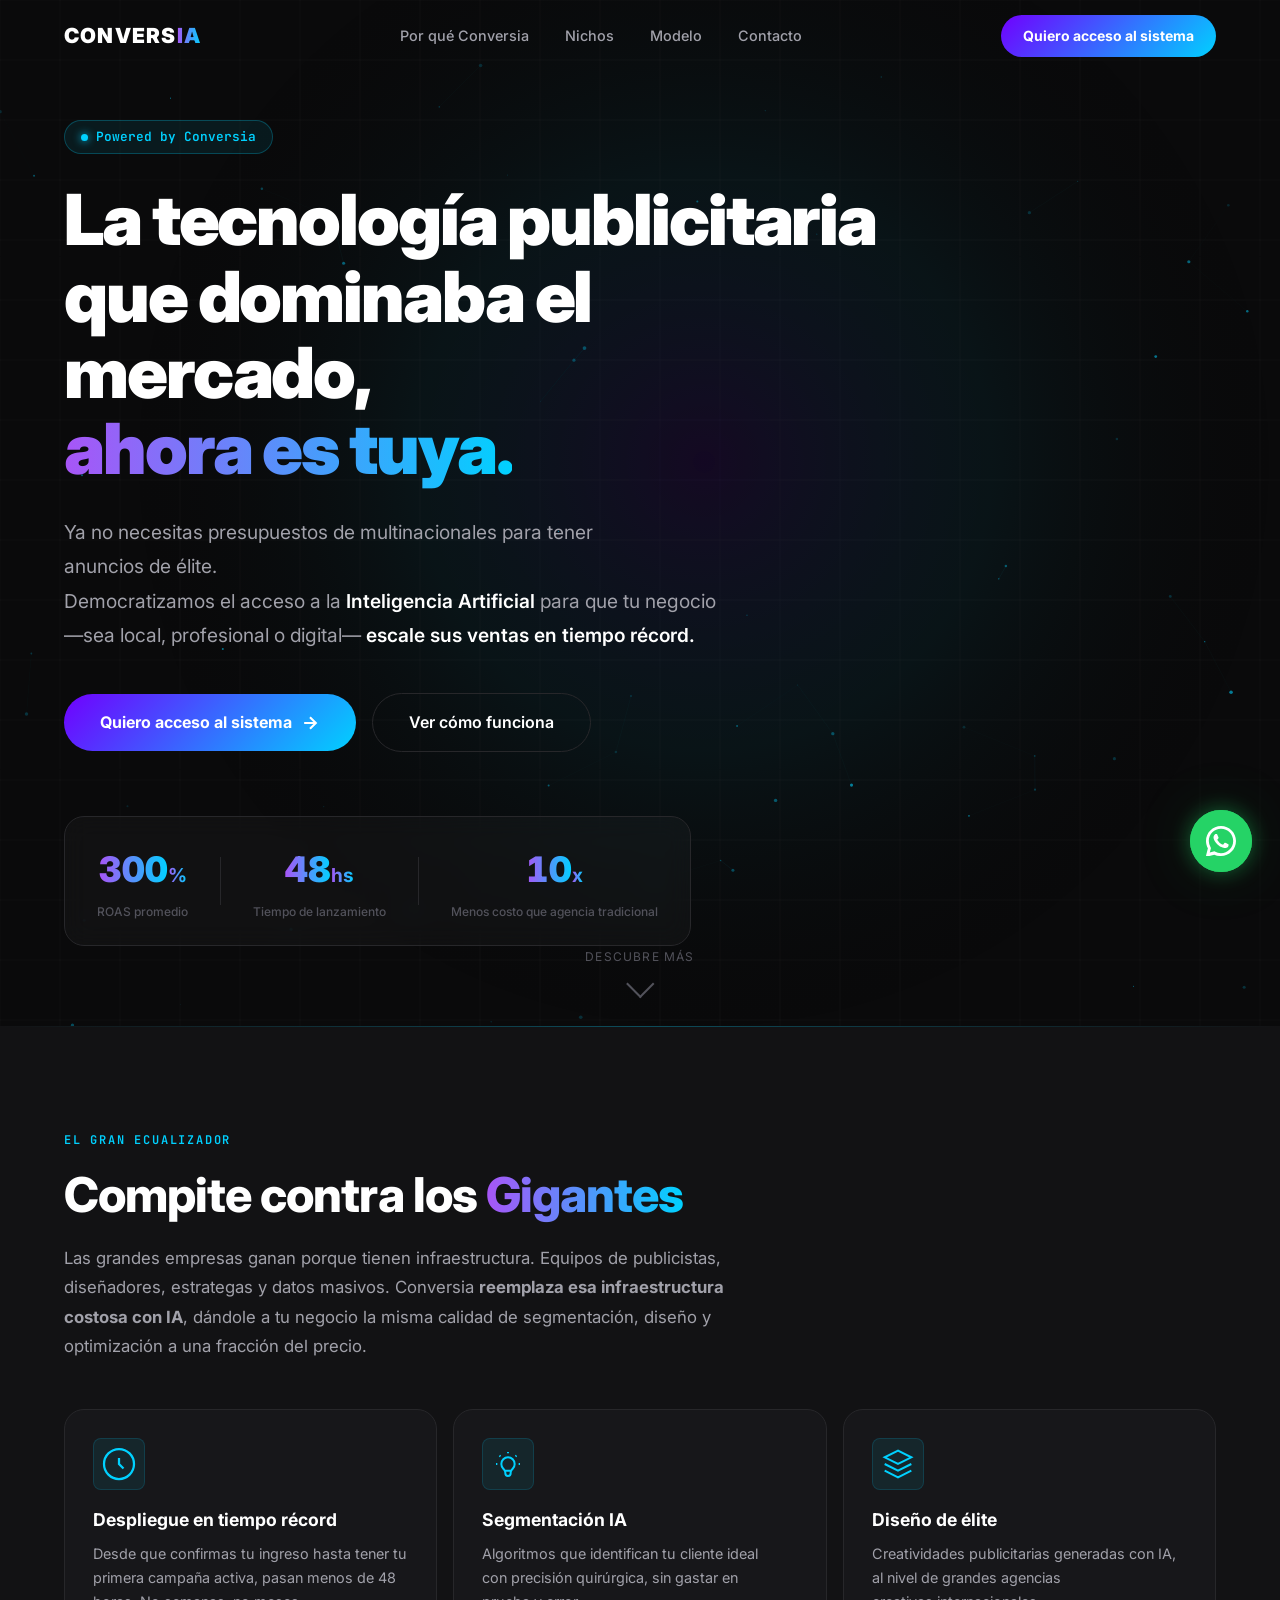
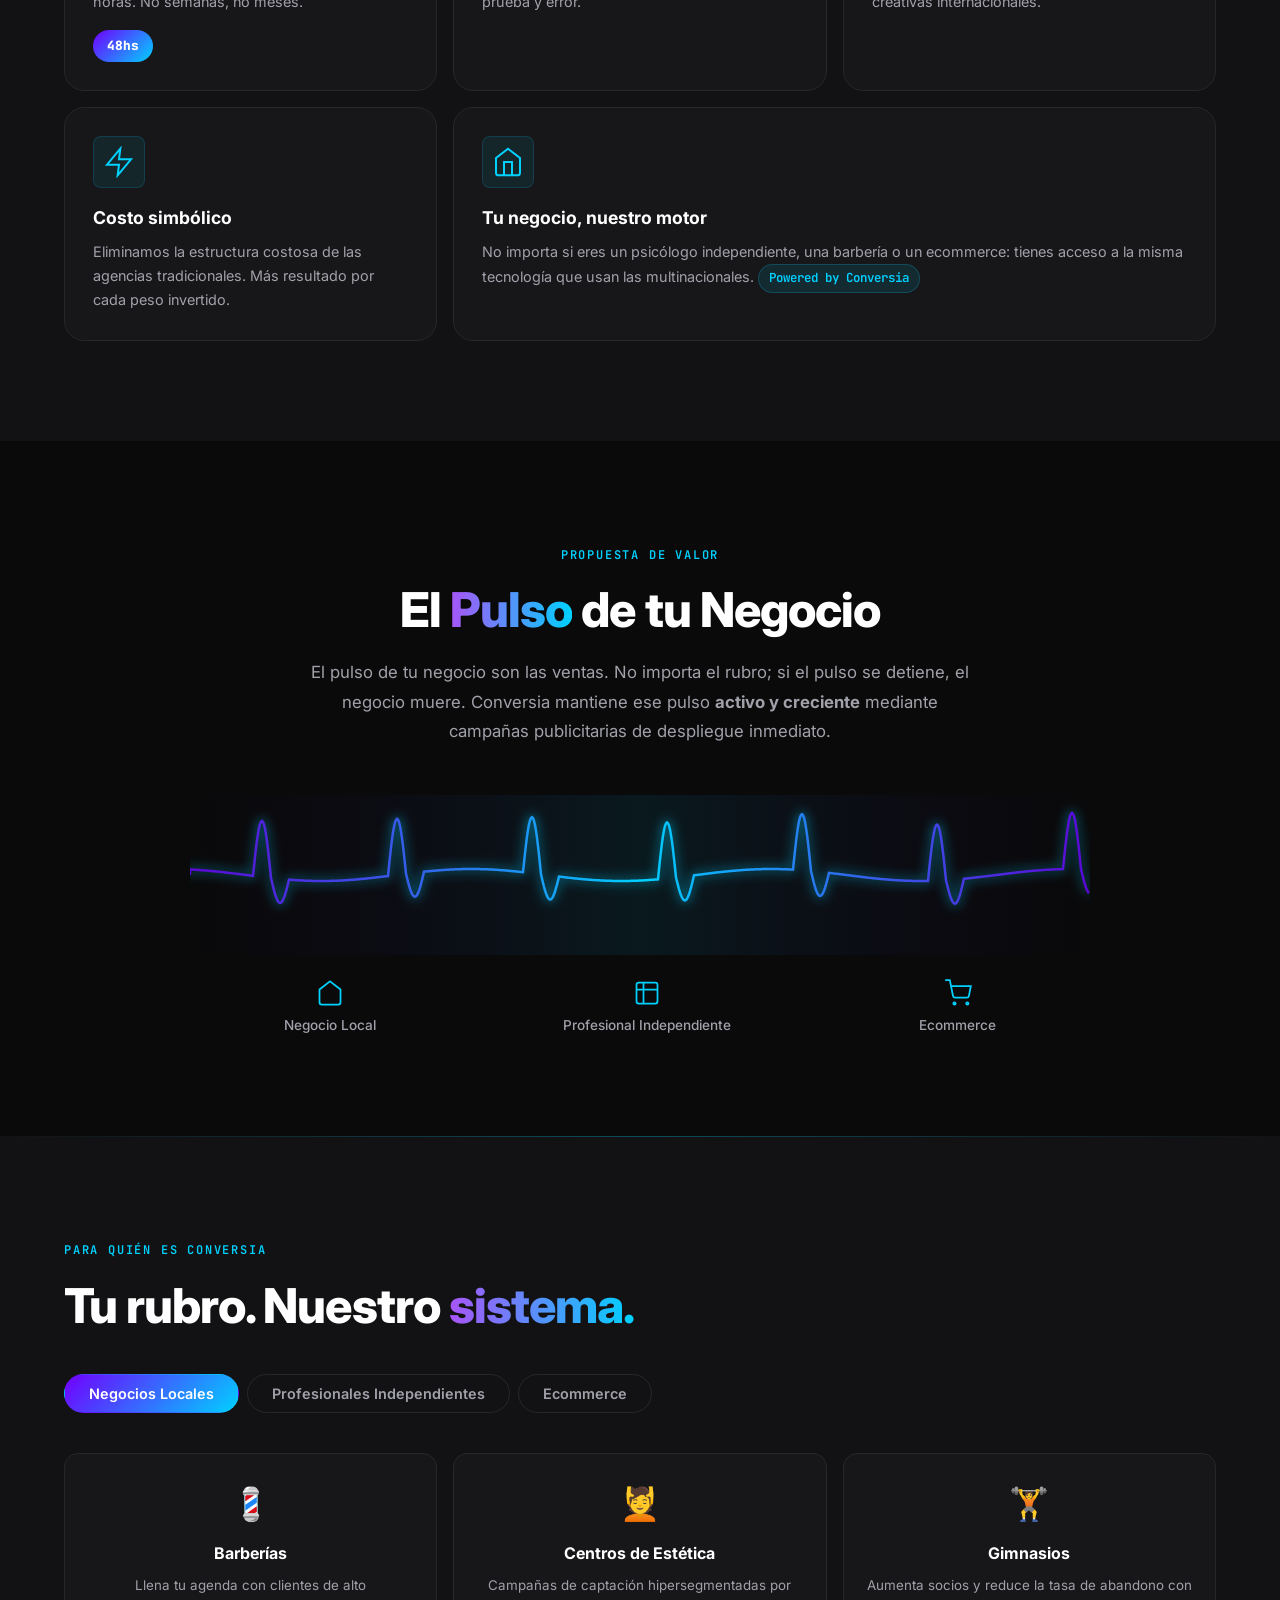
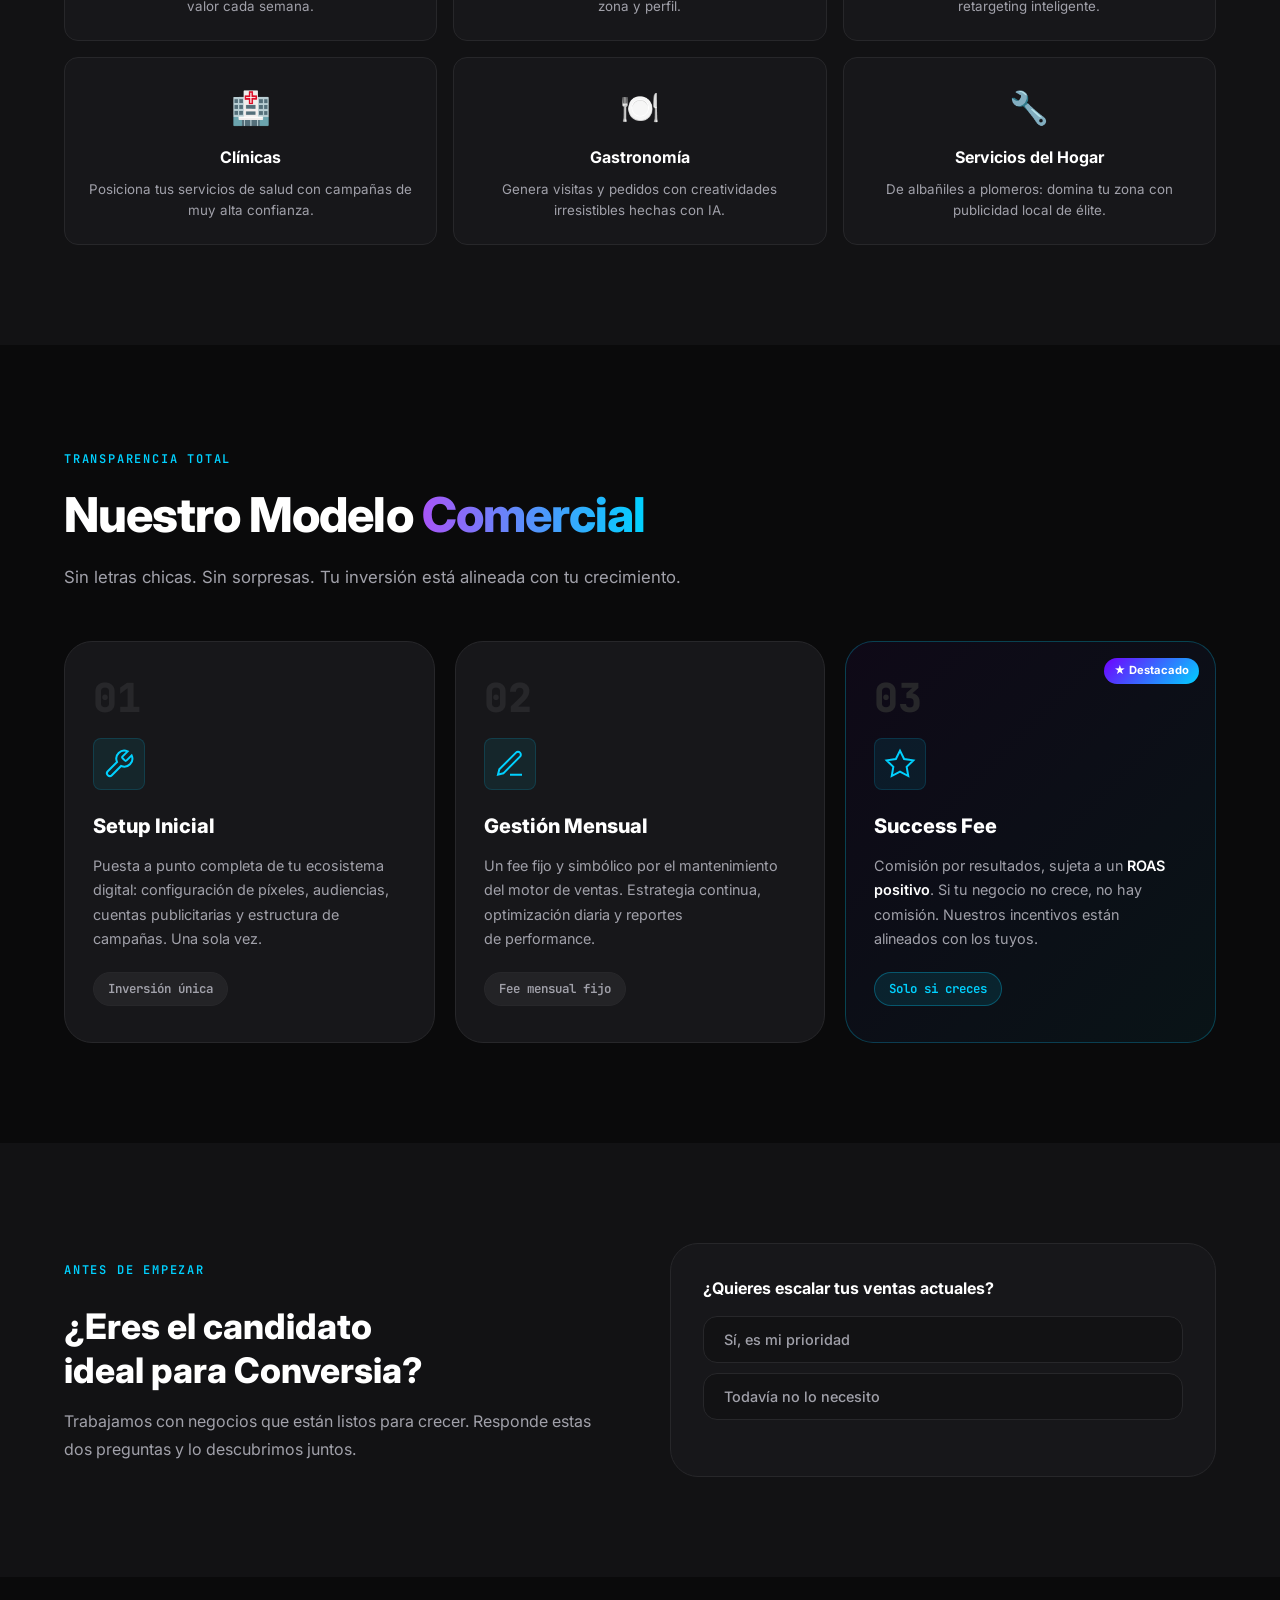
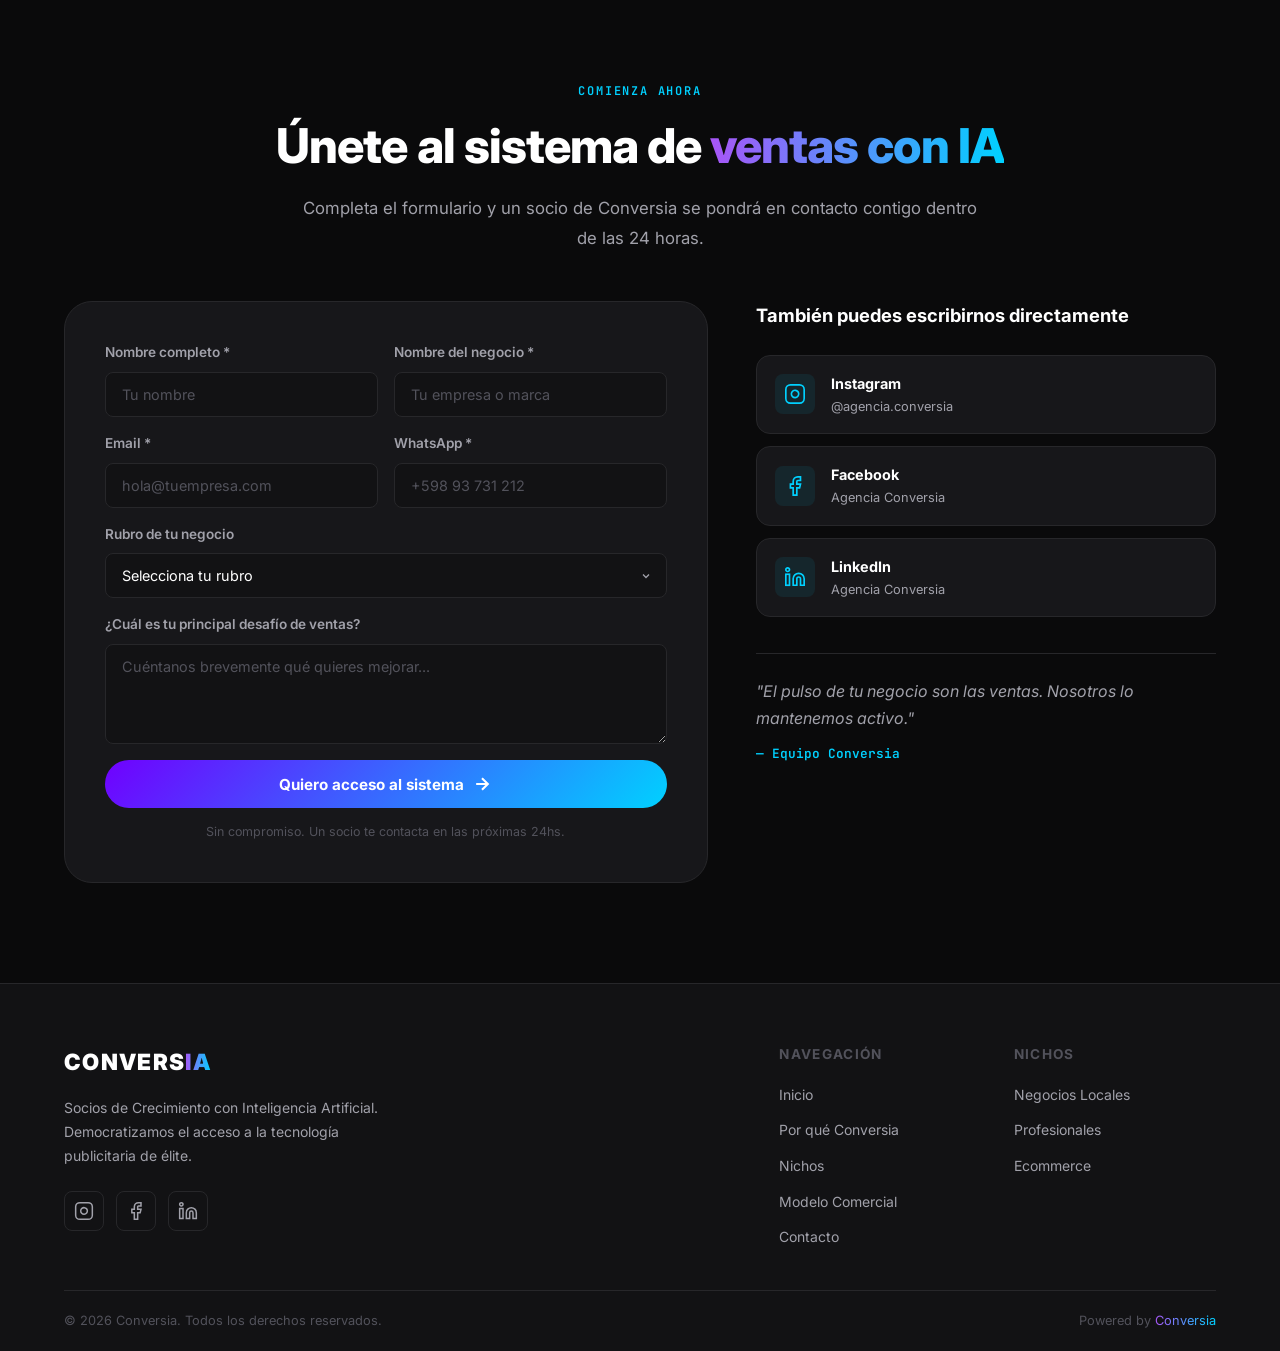
==== commit a4ca101d: "Add files via upload" ====
--- a/index.html
+++ b/index.html
@@ -628,4 +628,4 @@
   <script src="main.js"></script>
 </body>
 
-</html>
+</html>
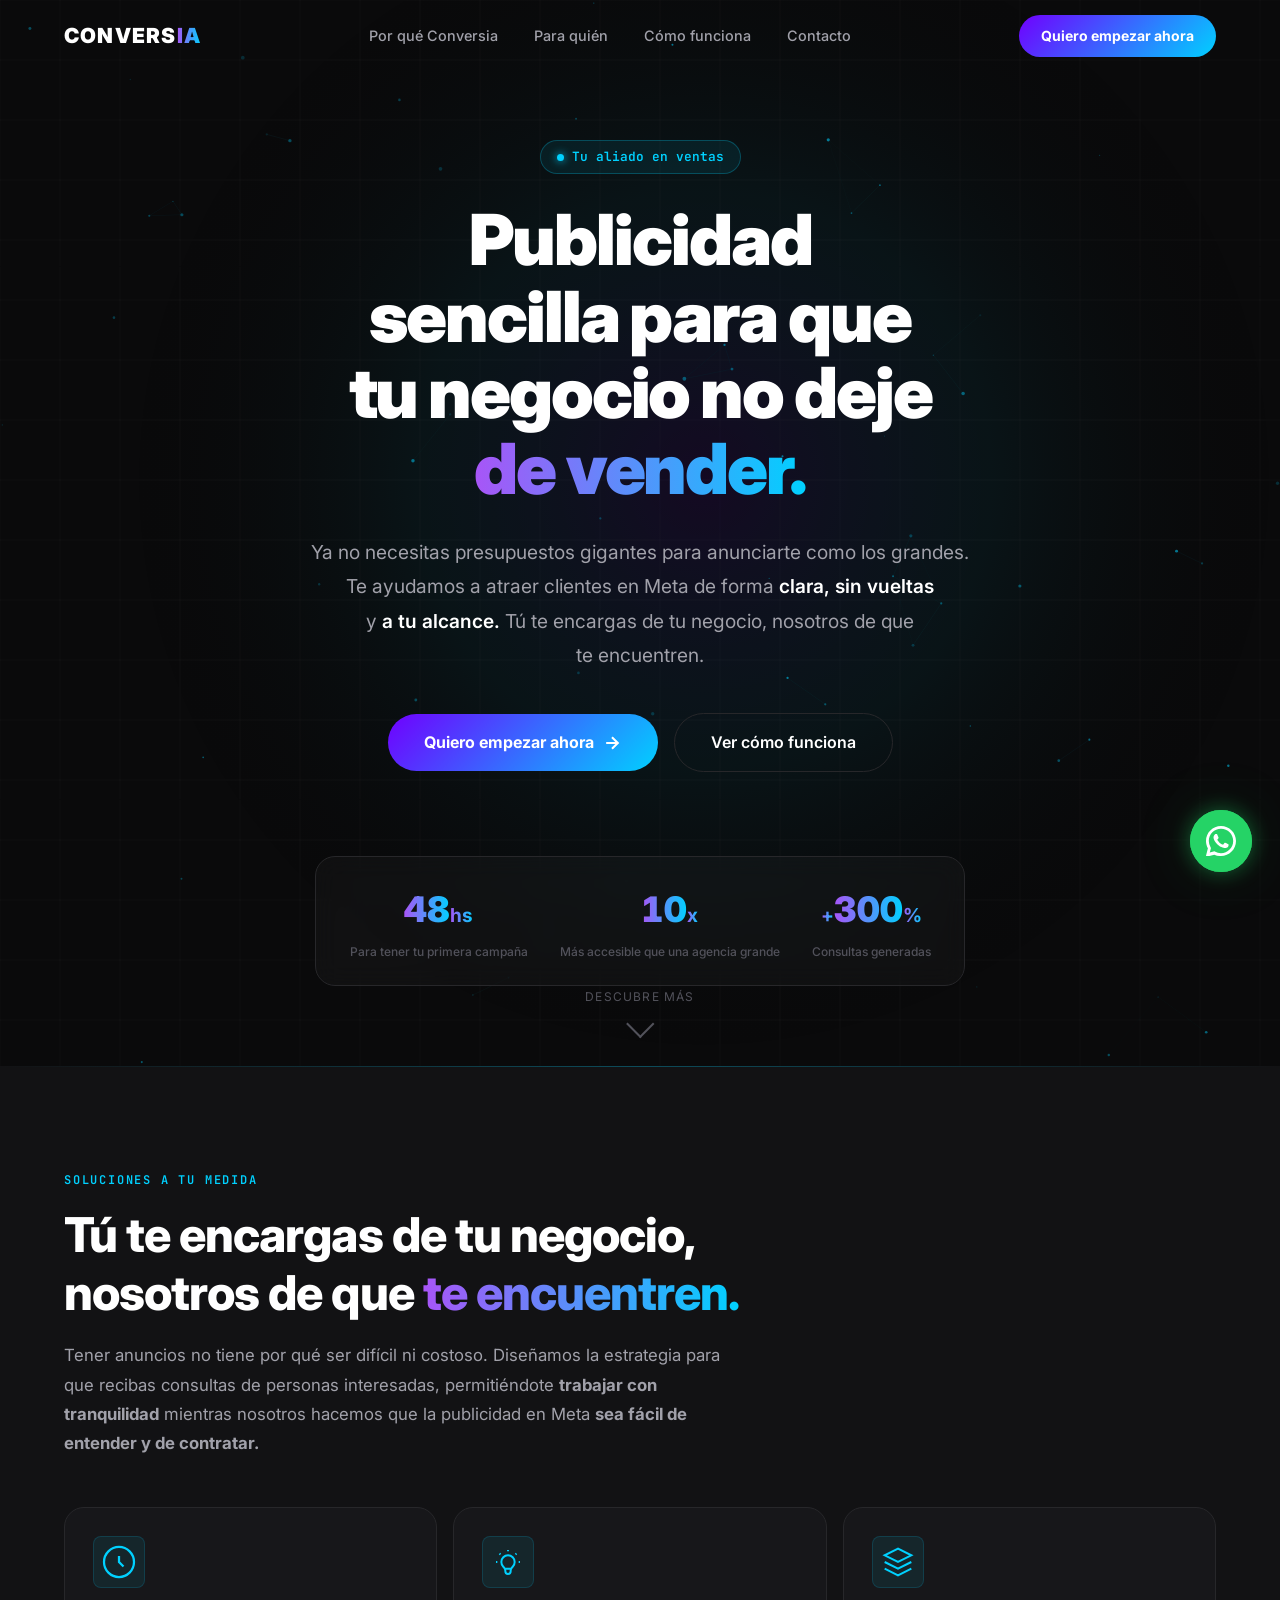
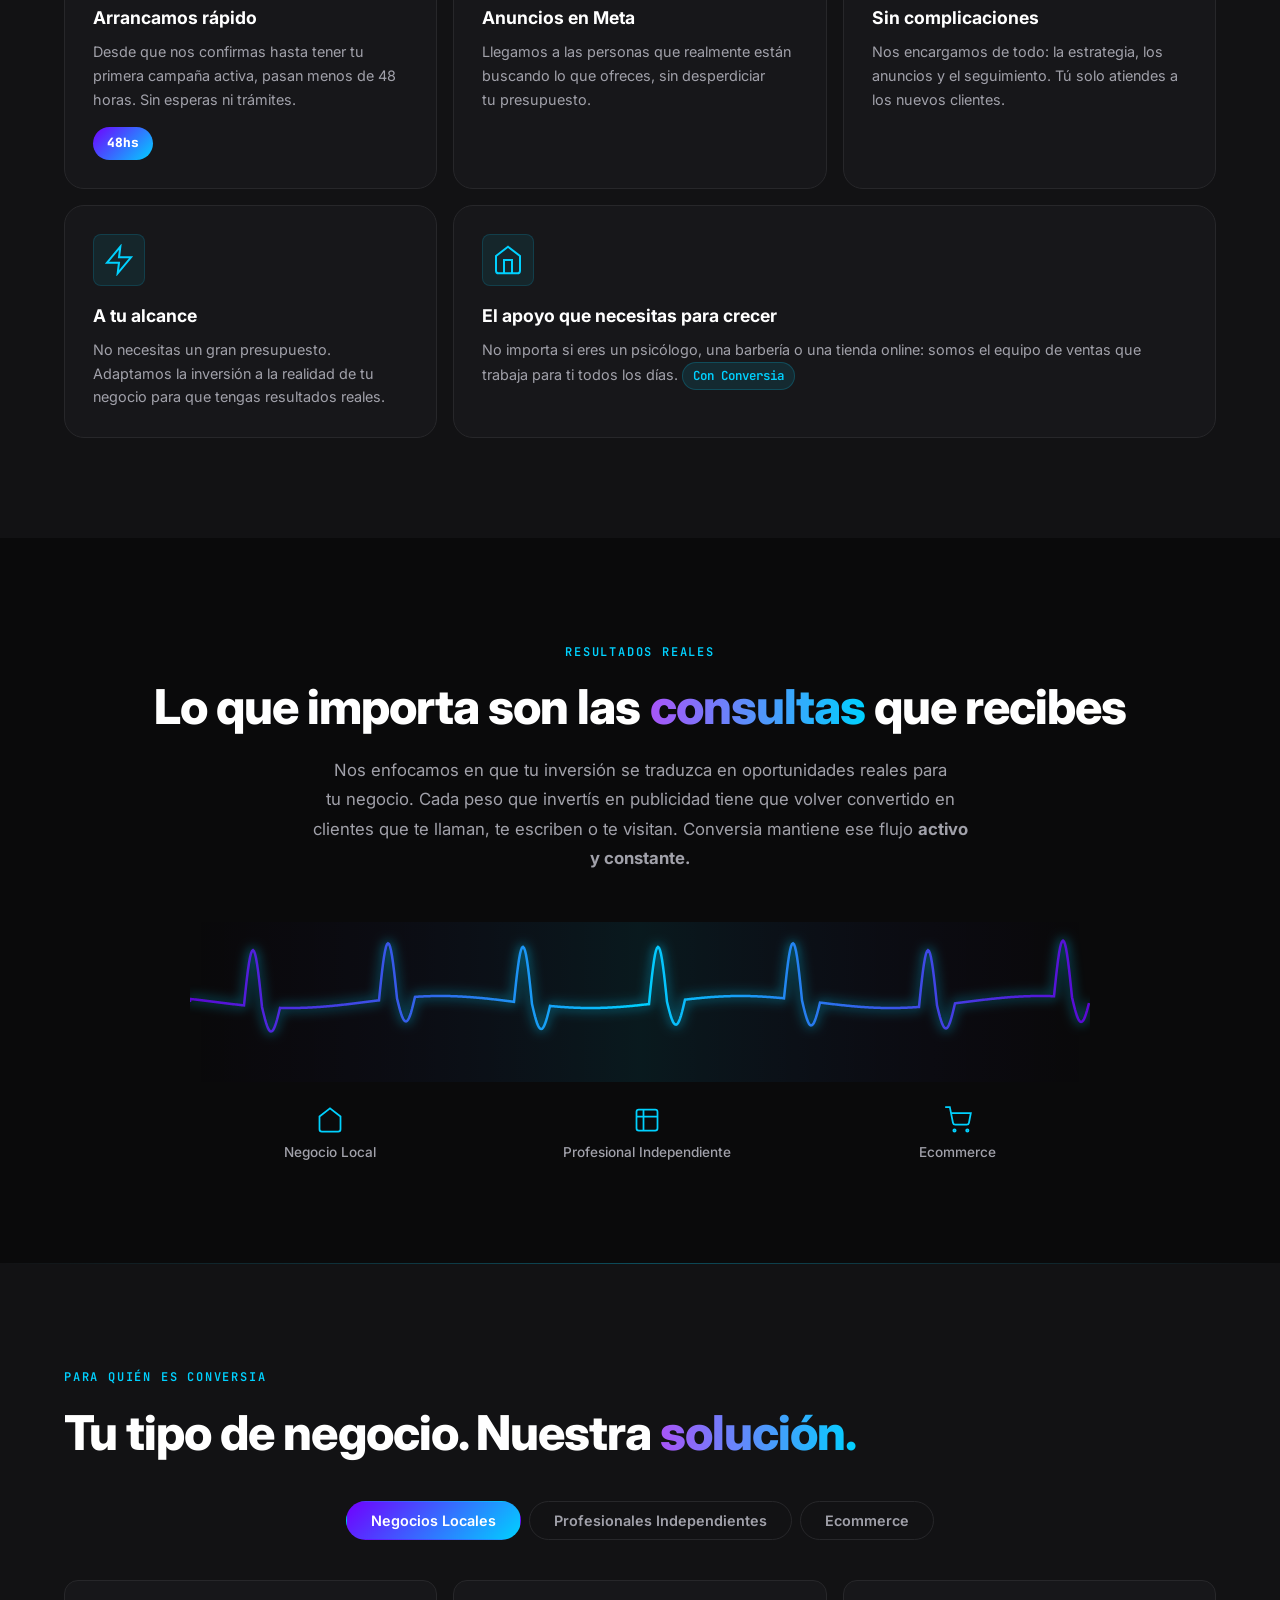
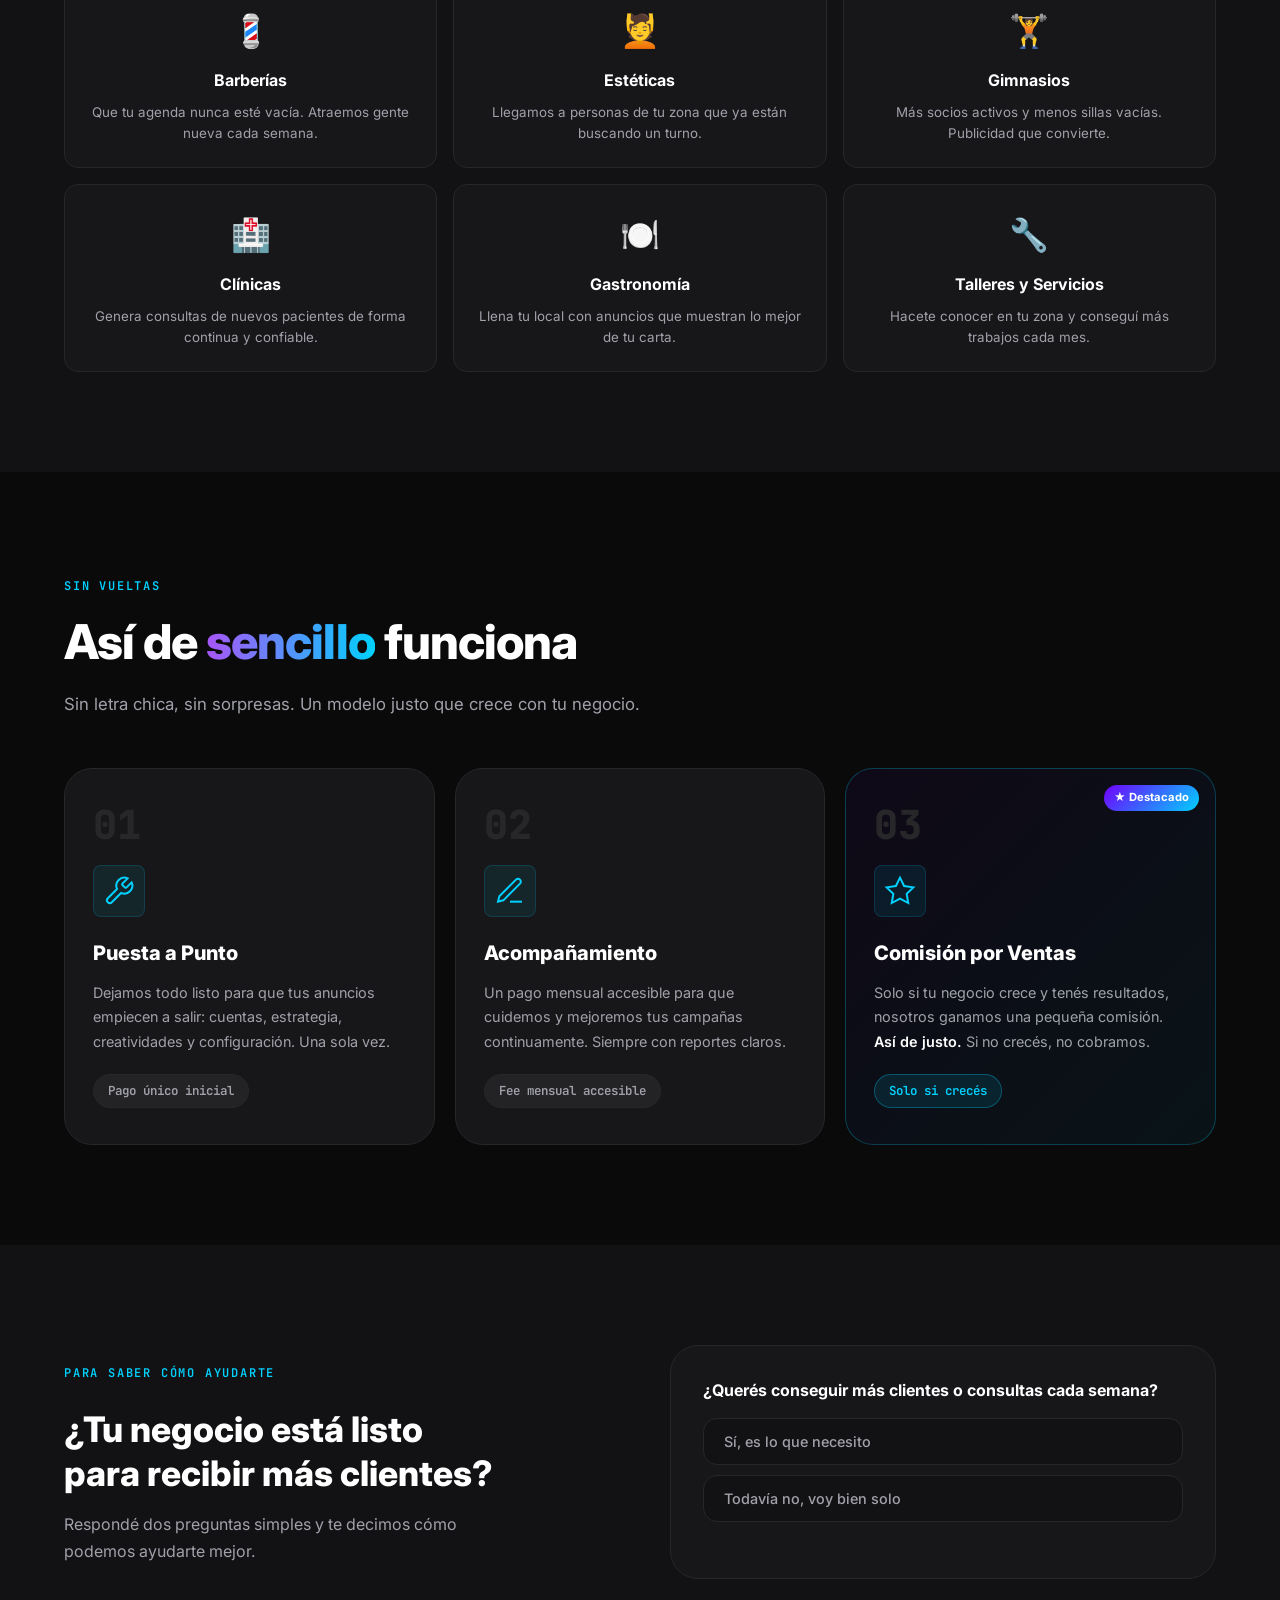
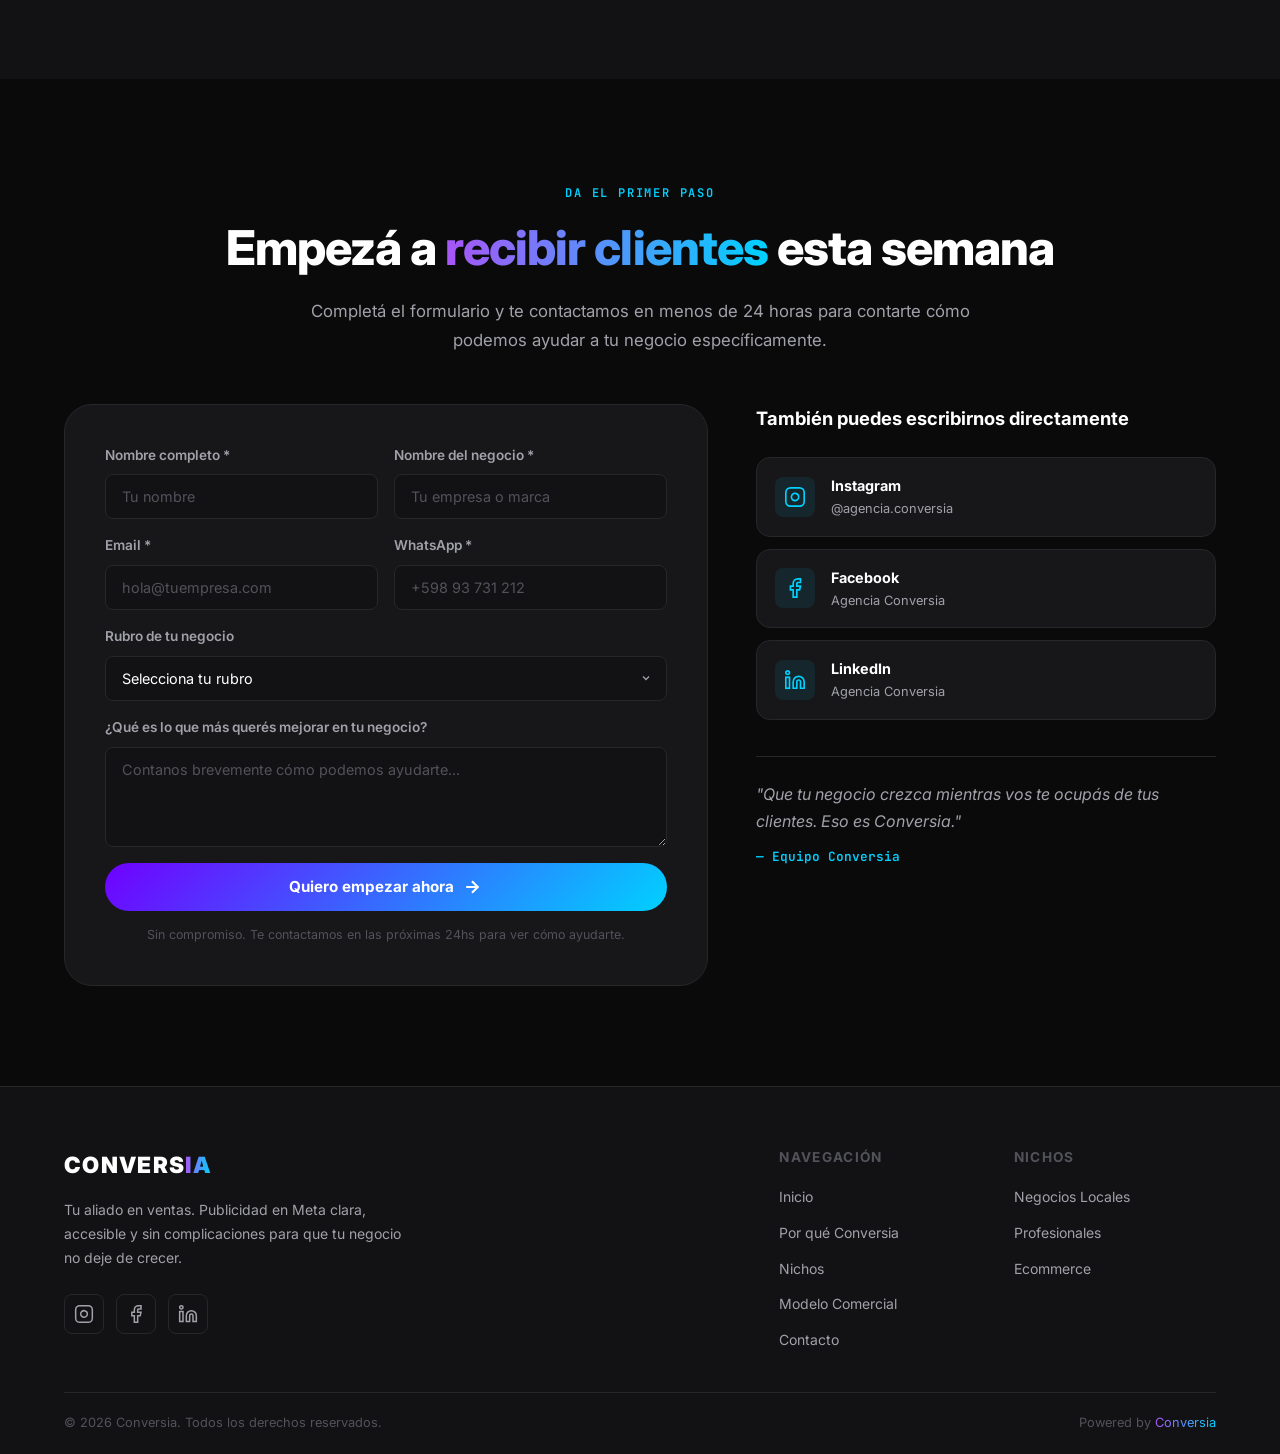
==== commit 9fecc515: "Add files via upload" ====
--- a/index.html
+++ b/index.html
@@ -4,12 +4,12 @@
 <head>
   <meta charset="UTF-8" />
   <meta name="viewport" content="width=device-width, initial-scale=1.0" />
-  <title>Conversia — Socios de Crecimiento con IA</title>
+  <title>Conversia — Publicidad en Meta que funciona para tu negocio</title>
   <meta name="description"
-    content="Conversia democratiza el acceso a la tecnología publicitaria de élite. Anuncios de inteligencia artificial para negocios locales, profesionales y ecommerce a un costo simbólico." />
-  <meta property="og:title" content="Conversia — La tecnología que dominaba el mercado, ahora es tuya" />
+    content="Conversia te ayuda a conseguir más clientes con publicidad en Meta. Fácil de contratar, sin complicaciones, a tu alcance. El aliado que tu negocio necesita para crecer." />
+  <meta property="og:title" content="Conversia — Publicidad sencilla para que tu negocio no deje de vender" />
   <meta property="og:description"
-    content="Democratizamos el acceso a la IA publicitaria para que tu negocio escale sus ventas en tiempo récord." />
+    content="Ya no necesitas presupuestos gigantes para anunciarte como los grandes. Te ayudamos a atraer clientes en Meta de forma clara, sin vueltas y a tu alcance." />
   <meta property="og:type" content="website" />
   <link rel="preconnect" href="https://fonts.googleapis.com" />
   <link rel="preconnect" href="https://fonts.gstatic.com" crossorigin />
@@ -33,12 +33,12 @@
       </a>
       <ul class="nav-links" id="nav-links">
         <li><a href="#propuesta">Por qué Conversia</a></li>
-        <li><a href="#nichos">Nichos</a></li>
-        <li><a href="#modelo">Modelo</a></li>
+        <li><a href="#nichos">Para quién</a></li>
+        <li><a href="#modelo">Cómo funciona</a></li>
         <li><a href="#contacto">Contacto</a></li>
       </ul>
       <div class="nav-actions">
-        <a href="#contacto" class="btn-primary nav-cta" id="nav-cta-btn">Quiero acceso al sistema</a>
+        <a href="#contacto" class="btn-primary nav-cta" id="nav-cta-btn">Quiero empezar ahora</a>
         <button class="burger" id="burger-btn" aria-label="Abrir menú">
           <span></span><span></span><span></span>
         </button>
@@ -48,11 +48,11 @@
     <div class="mobile-menu" id="mobile-menu">
       <ul>
         <li><a href="#propuesta" class="mobile-link">Por qué Conversia</a></li>
-        <li><a href="#nichos" class="mobile-link">Nichos</a></li>
-        <li><a href="#modelo" class="mobile-link">Modelo</a></li>
+        <li><a href="#nichos" class="mobile-link">Para quién</a></li>
+        <li><a href="#modelo" class="mobile-link">Cómo funciona</a></li>
         <li><a href="#contacto" class="mobile-link">Contacto</a></li>
       </ul>
-      <a href="#contacto" class="btn-primary mobile-cta">Quiero acceso al sistema</a>
+      <a href="#contacto" class="btn-primary mobile-cta">Quiero empezar ahora</a>
     </div>
   </header>
 
@@ -65,22 +65,21 @@
     </div>
     <div class="hero-content container">
       <div class="hero-badge reveal">
-        <span class="badge-dot"></span> Powered by Conversia
+        <span class="badge-dot"></span> Tu aliado en ventas
       </div>
       <h1 class="hero-title reveal">
-        La tecnología publicitaria<br />
-        que dominaba el mercado,<br />
-        <span class="gradient-text">ahora es tuya.</span>
+        Publicidad sencilla para que<br />
+        tu negocio no deje<br />
+        <span class="gradient-text">de vender.</span>
       </h1>
       <p class="hero-sub reveal">
-        Ya no necesitas presupuestos de multinacionales para tener anuncios de&nbsp;élite.<br class="hide-mobile" />
-        Democratizamos el acceso a la <strong>Inteligencia Artificial</strong> para que tu negocio<br
-          class="hide-mobile" />
-        —sea local, profesional o digital— <strong>escale sus ventas en tiempo récord.</strong>
+        Ya no necesitas presupuestos gigantes para anunciarte como los grandes.<br class="hide-mobile" />
+        Te ayudamos a atraer clientes en Meta de forma <strong>clara, sin vueltas</strong><br class="hide-mobile" />
+        y <strong>a tu alcance.</strong> Tú te encargas de tu negocio, nosotros de que te encuentren.
       </p>
       <div class="hero-ctas reveal">
         <a href="#contacto" class="btn-primary btn-large" id="hero-cta-btn">
-          <span>Quiero acceso al sistema</span>
+          <span>Quiero empezar ahora</span>
           <svg width="20" height="20" viewBox="0 0 24 24" fill="none" stroke="currentColor" stroke-width="2.5">
             <path d="M5 12h14M12 5l7 7-7 7" />
           </svg>
@@ -89,18 +88,17 @@
       </div>
       <div class="hero-stats reveal">
         <div class="stat">
-          <span class="stat-num" data-target="300">0</span><span class="stat-unit">%</span>
-          <span class="stat-label">ROAS promedio</span>
-        </div>
-        <div class="stat-divider"></div>
-        <div class="stat">
           <span class="stat-num" data-target="48">0</span><span class="stat-unit">hs</span>
-          <span class="stat-label">Tiempo de lanzamiento</span>
-        </div>
-        <div class="stat-divider"></div>
+          <span class="stat-label">Para tener tu primera campaña</span>
+        </div>
         <div class="stat">
           <span class="stat-num" data-target="10">0</span><span class="stat-unit">x</span>
-          <span class="stat-label">Menos costo que agencia tradicional</span>
+          <span class="stat-label">Más accesible que una agencia grande</span>
+        </div>
+        <div class="stat">
+          <span class="stat-unit">+</span><span class="stat-num" data-target="300">0</span><span
+            class="stat-unit">%</span>
+          <span class="stat-label">Consultas generadas</span>
         </div>
       </div>
     </div>
@@ -115,14 +113,14 @@
   ══════════════════════════════════════ -->
   <section class="section-giants" id="propuesta">
     <div class="container">
-      <div class="section-label reveal">El Gran Ecualizador</div>
+      <div class="section-label reveal">Soluciones a tu Medida</div>
       <h2 class="section-title reveal">
-        Compite contra los <span class="gradient-text">Gigantes</span>
+        Tú te encargas de tu negocio,<br />nosotros de que <span class="gradient-text">te encuentren.</span>
       </h2>
       <p class="section-sub reveal">
-        Las grandes empresas ganan porque tienen infraestructura. Equipos de publicistas, diseñadores, estrategas y
-        datos masivos. Conversia <strong>reemplaza esa infraestructura costosa con IA</strong>, dándole a tu negocio la
-        misma calidad de segmentación, diseño y optimización a una fracción del precio.
+        Tener anuncios no tiene por qué ser difícil ni costoso. Diseñamos la estrategia para que recibas consultas
+        de personas interesadas, permitiéndote <strong>trabajar con tranquilidad</strong> mientras nosotros
+        hacemos que la publicidad en Meta <strong>sea fácil de entender y de contratar.</strong>
       </p>
 
       <div class="bento-grid">
@@ -133,9 +131,9 @@
               <path d="M12 8v4l3 3" />
             </svg>
           </div>
-          <h3>Despliegue en tiempo récord</h3>
-          <p>Desde que confirmas tu ingreso hasta tener tu primera campaña activa, pasan menos de 48 horas. No semanas,
-            no meses.</p>
+          <h3>Arrancamos rápido</h3>
+          <p>Desde que nos confirmas hasta tener tu primera campaña activa, pasan menos de 48 horas. Sin esperas ni
+            trámites.</p>
           <div class="bento-badge">48hs</div>
         </div>
         <div class="bento-card reveal">
@@ -145,8 +143,8 @@
                 d="M9.663 17h4.673M12 3v1m6.364 1.636-.707.707M21 12h-1M4 12H3m3.343-5.657-.707-.707m2.828 9.9a5 5 0 1 1 7.072 0l-.548.547A3.374 3.374 0 0 0 14 18.469V19a2 2 0 1 1-4 0v-.531c0-.895-.356-1.754-.988-2.386l-.548-.547z" />
             </svg>
           </div>
-          <h3>Segmentación IA</h3>
-          <p>Algoritmos que identifican tu cliente ideal con precisión quirúrgica, sin gastar en prueba y error.</p>
+          <h3>Anuncios en Meta</h3>
+          <p>Llegamos a las personas que realmente están buscando lo que ofreces, sin desperdiciar tu presupuesto.</p>
         </div>
         <div class="bento-card reveal">
           <div class="bento-icon">
@@ -154,8 +152,9 @@
               <path d="M12 2L2 7l10 5 10-5-10-5zM2 17l10 5 10-5M2 12l10 5 10-5" />
             </svg>
           </div>
-          <h3>Diseño de élite</h3>
-          <p>Creatividades publicitarias generadas con IA, al nivel de grandes agencias creativas internacionales.</p>
+          <h3>Sin complicaciones</h3>
+          <p>Nos encargamos de todo: la estrategia, los anuncios y el seguimiento. Tú solo atiendes a los nuevos
+            clientes.</p>
         </div>
         <div class="bento-card reveal">
           <div class="bento-icon">
@@ -163,8 +162,9 @@
               <path d="M13 2L3 14h9l-1 8 10-12h-9l1-8z" />
             </svg>
           </div>
-          <h3>Costo simbólico</h3>
-          <p>Eliminamos la estructura costosa de las agencias tradicionales. Más resultado por cada peso invertido.</p>
+          <h3>A tu alcance</h3>
+          <p>No necesitas un gran presupuesto. Adaptamos la inversión a la realidad de tu negocio para que tengas
+            resultados reales.</p>
         </div>
         <div class="bento-card bento-wide reveal">
           <div class="bento-icon">
@@ -173,9 +173,9 @@
               <polyline points="9 22 9 12 15 12 15 22" />
             </svg>
           </div>
-          <h3>Tu negocio, nuestro motor</h3>
-          <p>No importa si eres un psicólogo independiente, una barbería o un ecommerce: tienes acceso a la misma
-            tecnología que usan las multinacionales. <span class="inline-badge">Powered by Conversia</span></p>
+          <h3>El apoyo que necesitas para crecer</h3>
+          <p>No importa si eres un psicólogo, una barbería o una tienda online: somos el equipo de ventas
+            que trabaja para ti todos los días. <span class="inline-badge">Con Conversia</span></p>
         </div>
       </div>
     </div>
@@ -186,13 +186,14 @@
   ══════════════════════════════════════ -->
   <section class="section-pulso" id="pulso">
     <div class="container">
-      <div class="section-label reveal">Propuesta de Valor</div>
+      <div class="section-label reveal">Resultados Reales</div>
       <h2 class="section-title reveal">
-        El <span class="gradient-text">Pulso</span> de tu Negocio
+        Lo que importa son las <span class="gradient-text">consultas</span> que recibes
       </h2>
       <p class="section-sub reveal">
-        El pulso de tu negocio son las ventas. No importa el rubro; si el pulso se detiene, el negocio muere. Conversia
-        mantiene ese pulso <strong>activo y creciente</strong> mediante campañas publicitarias de despliegue inmediato.
+        Nos enfocamos en que tu inversión se traduzca en oportunidades reales para tu negocio. Cada peso que
+        invertís en publicidad tiene que volver convertido en clientes que te llaman, te escriben o te visitan.
+        Conversia mantiene ese flujo <strong>activo y constante.</strong>
       </p>
       <div class="pulse-visual reveal">
         <canvas id="pulse-line-canvas" width="900" height="160"></canvas>
@@ -230,7 +231,7 @@
     <div class="container">
       <div class="section-label reveal">Para quién es Conversia</div>
       <h2 class="section-title reveal">
-        Tu rubro. Nuestro <span class="gradient-text">sistema.</span>
+        Tu tipo de negocio. Nuestra <span class="gradient-text">solución.</span>
       </h2>
       <div class="nichos-tabs reveal">
         <button class="nicho-tab active" data-tab="locales" id="tab-locales">Negocios Locales</button>
@@ -244,32 +245,32 @@
             <div class="nicho-card reveal">
               <div class="nicho-emoji">💈</div>
               <h4>Barberías</h4>
-              <p>Llena tu agenda con clientes de alto valor cada semana.</p>
+              <p>Que tu agenda nunca esté vacía. Atraemos gente nueva cada semana.</p>
             </div>
             <div class="nicho-card reveal">
               <div class="nicho-emoji">💆</div>
-              <h4>Centros de Estética</h4>
-              <p>Campañas de captación hipersegmentadas por zona y perfil.</p>
+              <h4>Estéticas</h4>
+              <p>Llegamos a personas de tu zona que ya están buscando un turno.</p>
             </div>
             <div class="nicho-card reveal">
               <div class="nicho-emoji">🏋️</div>
               <h4>Gimnasios</h4>
-              <p>Aumenta socios y reduce la tasa de abandono con retargeting inteligente.</p>
+              <p>Más socios activos y menos sillas vacías. Publicidad que convierte.</p>
             </div>
             <div class="nicho-card reveal">
               <div class="nicho-emoji">🏥</div>
               <h4>Clínicas</h4>
-              <p>Posiciona tus servicios de salud con campañas de muy alta confianza.</p>
+              <p>Genera consultas de nuevos pacientes de forma continua y confiable.</p>
             </div>
             <div class="nicho-card reveal">
               <div class="nicho-emoji">🍽️</div>
               <h4>Gastronomía</h4>
-              <p>Genera visitas y pedidos con creatividades irresistibles hechas con IA.</p>
+              <p>Llena tu local con anuncios que muestran lo mejor de tu carta.</p>
             </div>
             <div class="nicho-card reveal">
               <div class="nicho-emoji">🔧</div>
-              <h4>Servicios del Hogar</h4>
-              <p>De albañiles a plomeros: domina tu zona con publicidad local de élite.</p>
+              <h4>Talleres y Servicios</h4>
+              <p>Hacete conocer en tu zona y conseguí más trabajos cada mes.</p>
             </div>
           </div>
         </div>
@@ -279,32 +280,32 @@
             <div class="nicho-card reveal">
               <div class="nicho-emoji">🧠</div>
               <h4>Psicólogos</h4>
-              <p>Capta pacientes de forma ética y constante con campañas de alta conversión.</p>
+              <p>Llenamos tu agenda de consultas de pacientes que realmente te buscan.</p>
             </div>
             <div class="nicho-card reveal">
               <div class="nicho-emoji">🦴</div>
               <h4>Kinesiólogos</h4>
-              <p>Muestra tus especialidades al público que realmente las necesita.</p>
+              <p>Muestra tus especialidades a quienes las necesitan en tu zona.</p>
             </div>
             <div class="nicho-card reveal">
               <div class="nicho-emoji">⚖️</div>
               <h4>Abogados</h4>
-              <p>Genera leads calificados en tu área de especialidad jurídica.</p>
+              <p>Genera consultas calificadas en tu área de especialidad, sin esfuerzo extra.</p>
             </div>
             <div class="nicho-card reveal">
               <div class="nicho-emoji">📊</div>
               <h4>Consultores</h4>
-              <p>Posiciona tu expertise y convierte visibilidad en contratos.</p>
+              <p>Dale visibilidad a tu trabajo y transforma tu presencia online en contratos reales.</p>
             </div>
             <div class="nicho-card reveal">
               <div class="nicho-emoji">🦷</div>
               <h4>Odontólogos</h4>
-              <p>Campañas de captación y fidelización para tu consultorio.</p>
+              <p>Nuevos pacientes cada mes con anuncios claros y de confianza.</p>
             </div>
             <div class="nicho-card reveal">
               <div class="nicho-emoji">🏗️</div>
               <h4>Arquitectos</h4>
-              <p>Muestra tu portfolio y genera proyectos con publicidad visual premium.</p>
+              <p>Mostrá tu portfolio y conseguí proyectos con publicidad visual de calidad.</p>
             </div>
           </div>
         </div>
@@ -314,32 +315,32 @@
             <div class="nicho-card reveal">
               <div class="nicho-emoji">👗</div>
               <h4>Moda & Indumentaria</h4>
-              <p>Creatividades de alto impacto que generan ventas directas.</p>
+              <p>Anuncios que muestran tu producto y convierten visitas en pedidos reales.</p>
             </div>
             <div class="nicho-card reveal">
               <div class="nicho-emoji">💄</div>
               <h4>Belleza & Cosmética</h4>
-              <p>Capitaliza tendencias virales con campañas de IA ultrarrápidas.</p>
+              <p>Llegamos a compradores que ya quieren lo que vendés. Sin rodeos.</p>
             </div>
             <div class="nicho-card reveal">
               <div class="nicho-emoji">🏠</div>
               <h4>Hogar & Deco</h4>
-              <p>Anuncios con segmentación de intención de compra de alta precisión.</p>
+              <p>Publicidad que llega en el momento justo, cuando alguien está listo para comprar.</p>
             </div>
             <div class="nicho-card reveal">
               <div class="nicho-emoji">🍃</div>
               <h4>Salud & Bienestar</h4>
-              <p>Escala tu tienda online con estrategias de remarketing inteligente.</p>
+              <p>Hacé crecer tu tienda online con campañas que hablan directo a tu cliente ideal.</p>
             </div>
             <div class="nicho-card reveal">
               <div class="nicho-emoji">⚡</div>
               <h4>Tecnología</h4>
-              <p>Anuncios dinámicos y personalizados para catálogos grandes.</p>
-            </div>
-            <div class="nicho-card reveal">
-              <div class="nicho-emoji">🎲</div>
-              <h4>Juguetes & Entretenimiento</h4>
-              <p>Campañas de temporada y siempre-on que sostienen las ventas todo el año.</p>
+              <p>Anuncios que resaltan lo mejor de cada producto y escalan tus ventas mes a mes.</p>
+            </div>
+            <div class="nicho-card reveal">
+              <div class="nicho-emoji">🎁</div>
+              <h4>Emprendedores</h4>
+              <p>Empezá a recibir pedidos online con campañas simples y efectivas en Meta.</p>
             </div>
           </div>
         </div>
@@ -352,11 +353,11 @@
   ══════════════════════════════════════ -->
   <section class="section-modelo" id="modelo">
     <div class="container">
-      <div class="section-label reveal">Transparencia total</div>
+      <div class="section-label reveal">Sin vueltas</div>
       <h2 class="section-title reveal">
-        Nuestro Modelo <span class="gradient-text">Comercial</span>
+        Así de <span class="gradient-text">sencillo</span> funciona
       </h2>
-      <p class="section-sub reveal">Sin letras chicas. Sin sorpresas. Tu inversión está alineada con tu crecimiento.</p>
+      <p class="section-sub reveal">Sin letra chica, sin sorpresas. Un modelo justo que crece con tu negocio.</p>
       <div class="modelo-cards">
         <div class="modelo-card reveal">
           <div class="modelo-step">01</div>
@@ -366,10 +367,10 @@
                 d="M14.7 6.3a1 1 0 0 0 0 1.4l1.6 1.6a1 1 0 0 0 1.4 0l3.77-3.77a6 6 0 0 1-7.94 7.94l-6.91 6.91a2.12 2.12 0 0 1-3-3l6.91-6.91a6 6 0 0 1 7.94-7.94l-3.76 3.76z" />
             </svg>
           </div>
-          <h3>Setup Inicial</h3>
-          <p>Puesta a punto completa de tu ecosistema digital: configuración de píxeles, audiencias, cuentas
-            publicitarias y estructura de campañas. Una sola vez.</p>
-          <div class="modelo-tag">Inversión única</div>
+          <h3>Puesta a Punto</h3>
+          <p>Dejamos todo listo para que tus anuncios empiecen a salir: cuentas, estrategia, creatividades y
+            configuración. Una sola vez.</p>
+          <div class="modelo-tag">Pago único inicial</div>
         </div>
         <div class="modelo-card reveal">
           <div class="modelo-step">02</div>
@@ -379,10 +380,10 @@
               <path d="M16.5 3.5a2.121 2.121 0 0 1 3 3L7 19l-4 1 1-4L16.5 3.5z" />
             </svg>
           </div>
-          <h3>Gestión Mensual</h3>
-          <p>Un fee fijo y simbólico por el mantenimiento del motor de ventas. Estrategia continua, optimización diaria
-            y reportes de performance.</p>
-          <div class="modelo-tag">Fee mensual fijo</div>
+          <h3>Acompañamiento</h3>
+          <p>Un pago mensual accesible para que cuidemos y mejoremos tus campañas continuamente. Siempre con reportes
+            claros.</p>
+          <div class="modelo-tag">Fee mensual accesible</div>
         </div>
         <div class="modelo-card modelo-star reveal">
           <div class="modelo-step">03</div>
@@ -392,10 +393,10 @@
                 points="12 2 15.09 8.26 22 9.27 17 14.14 18.18 21.02 12 17.77 5.82 21.02 7 14.14 2 9.27 8.91 8.26 12 2" />
             </svg>
           </div>
-          <h3>Success Fee</h3>
-          <p>Comisión por resultados, sujeta a un <strong>ROAS positivo</strong>. Si tu negocio no crece, no hay
-            comisión. Nuestros incentivos están alineados con los tuyos.</p>
-          <div class="modelo-tag success-tag">Solo si creces</div>
+          <h3>Comisión por Ventas</h3>
+          <p>Solo si tu negocio crece y tenés resultados, nosotros ganamos una pequeña comisión. <strong>Así de
+              justo.</strong> Si no crecés, no cobramos.</p>
+          <div class="modelo-tag success-tag">Solo si crecés</div>
         </div>
       </div>
     </div>
@@ -408,24 +409,23 @@
     <div class="container">
       <div class="filtro-wrapper reveal">
         <div class="filtro-text">
-          <div class="section-label">Antes de empezar</div>
-          <h2>¿Eres el candidato ideal para Conversia?</h2>
-          <p>Trabajamos con negocios que están listos para crecer. Responde estas dos preguntas y lo descubrimos juntos.
-          </p>
+          <div class="section-label">Para saber cómo ayudarte</div>
+          <h2>¿Tu negocio está listo para recibir más clientes?</h2>
+          <p>Respondé dos preguntas simples y te decimos cómo podemos ayudarte mejor.</p>
         </div>
         <div class="filtro-form">
           <div class="filtro-question" id="q1-block">
-            <p class="q-label">¿Quieres escalar tus ventas actuales?</p>
+            <p class="q-label">¿Querés conseguir más clientes o consultas cada semana?</p>
             <div class="q-options">
-              <button class="q-btn" data-q="1" data-val="si" id="q1-si">Sí, es mi prioridad</button>
-              <button class="q-btn" data-q="1" data-val="no" id="q1-no">Todavía no lo necesito</button>
+              <button class="q-btn" data-q="1" data-val="si" id="q1-si">Sí, es lo que necesito</button>
+              <button class="q-btn" data-q="1" data-val="no" id="q1-no">Todavía no, voy bien solo</button>
             </div>
           </div>
           <div class="filtro-question" id="q2-block" style="display:none;">
-            <p class="q-label">¿Estás listo para atender una demanda de alto nivel?</p>
+            <p class="q-label">¿Podés atender más clientes si empiezan a llegarte?</p>
             <div class="q-options">
-              <button class="q-btn" data-q="2" data-val="si" id="q2-si">Sí, tengo capacidad operativa</button>
-              <button class="q-btn" data-q="2" data-val="no" id="q2-no">Necesito organizar primero</button>
+              <button class="q-btn" data-q="2" data-val="si" id="q2-si">Sí, tengo capacidad</button>
+              <button class="q-btn" data-q="2" data-val="no" id="q2-no">Necesito organizarme un poco más</button>
             </div>
           </div>
           <div class="filtro-result" id="filtro-result" style="display:none;"></div>
@@ -439,12 +439,12 @@
   ══════════════════════════════════════ -->
   <section class="section-contacto" id="contacto">
     <div class="container">
-      <div class="section-label reveal">Comienza ahora</div>
+      <div class="section-label reveal">Da el primer paso</div>
       <h2 class="section-title reveal">
-        Únete al sistema de <span class="gradient-text">ventas con IA</span>
+        Empezá a <span class="gradient-text">recibir clientes</span> esta semana
       </h2>
-      <p class="section-sub reveal">Completa el formulario y un socio de Conversia se pondrá en contacto contigo dentro
-        de las 24 horas.</p>
+      <p class="section-sub reveal">Completá el formulario y te contactamos en menos de 24 horas para contarte
+        cómo podemos ayudar a tu negocio específicamente.</p>
       <div class="contact-wrapper">
         <form class="contact-form reveal" id="contact-form" novalidate>
           <div class="form-row">
@@ -480,17 +480,17 @@
             </select>
           </div>
           <div class="form-group">
-            <label for="mensaje">¿Cuál es tu principal desafío de ventas?</label>
+            <label for="mensaje">¿Qué es lo que más querés mejorar en tu negocio?</label>
             <textarea id="mensaje" name="mensaje" rows="4"
-              placeholder="Cuéntanos brevemente qué quieres mejorar..."></textarea>
+              placeholder="Contanos brevemente cómo podemos ayudarte..."></textarea>
           </div>
           <button type="submit" class="btn-primary btn-full" id="form-submit-btn">
-            <span>Quiero acceso al sistema</span>
+            <span>Quiero empezar ahora</span>
             <svg width="20" height="20" viewBox="0 0 24 24" fill="none" stroke="currentColor" stroke-width="2.5">
               <path d="M5 12h14M12 5l7 7-7 7" />
             </svg>
           </button>
-          <div class="form-notice">Sin compromiso. Un socio te contacta en las próximas 24hs.</div>
+          <div class="form-notice">Sin compromiso. Te contactamos en las próximas 24hs para ver cómo ayudarte.</div>
         </form>
         <div class="contact-info reveal">
           <h3>También puedes escribirnos directamente</h3>
@@ -537,7 +537,7 @@
             </a>
           </div>
           <div class="contact-quote">
-            <blockquote>"El pulso de tu negocio son las ventas. Nosotros lo mantenemos activo."</blockquote>
+            <blockquote>"Que tu negocio crezca mientras vos te ocupás de tus clientes. Eso es Conversia."</blockquote>
             <cite>— Equipo Conversia</cite>
           </div>
         </div>
@@ -553,8 +553,8 @@
       <div class="footer-inner">
         <div class="footer-brand">
           <span class="logo-text">CONVERS<span class="logo-ia">IA</span></span>
-          <p>Socios de Crecimiento con Inteligencia Artificial. Democratizamos el acceso a la tecnología publicitaria
-            de&nbsp;élite.</p>
+          <p>Tu aliado en ventas. Publicidad en Meta clara, accesible y sin complicaciones para que tu negocio
+            no&nbsp;deje de crecer.</p>
           <div class="footer-socials">
             <a href="https://www.instagram.com/agencia.conversia/" target="_blank" rel="noopener" aria-label="Instagram"
               id="footer-ig">
@@ -611,8 +611,8 @@
   <!-- ══════════════════════════════════════
        BOTÓN FLOTANTE WHATSAPP
   ══════════════════════════════════════ -->
-  <a href="https://wa.me/59893731212?text=Hola%21+Quiero+información+sobre+Conversia+y+cómo+escalar+mis+ventas+con+IA"
-    class="wa-float" target="_blank" rel="noopener" id="wa-float-btn" aria-label="Hablar con Agente IA por WhatsApp">
+  <a href="https://wa.me/59893731212?text=Hola%21+Quiero+informaci%C3%B3n+sobre+Conversia+y+c%C3%B3mo+conseguir+m%C3%A1s+clientes+para+mi+negocio"
+    class="wa-float" target="_blank" rel="noopener" id="wa-float-btn" aria-label="Hablar con Conversia por WhatsApp">
     <div class="wa-float-pulse"></div>
     <svg width="30" height="30" viewBox="0 0 24 24" fill="white">
       <path
--- a/styles.css
+++ b/styles.css
@@ -139,11 +139,13 @@
 }
 
 .section-title {
-  font-size: clamp(2rem, 4vw, 3rem);
+  font-size: clamp(1.8rem, 6vw, 3rem);
   font-weight: 800;
   line-height: 1.2;
   letter-spacing: -0.02em;
   margin-bottom: 20px;
+  overflow-wrap: break-word;
+  word-break: break-word;
 }
 
 .section-sub {
@@ -359,45 +361,57 @@
   transform: translateY(-7px) rotate(-45deg);
 }
 
-/* Mobile menu */
+/* Mobile menu with smooth transition */
 .mobile-menu {
   display: none;
-  flex-direction: column;
-  gap: 8px;
-  padding: 20px 24px 28px;
-  background: rgba(18, 18, 20, 0.98);
-  border-top: 1px solid var(--border);
-  backdrop-filter: blur(20px);
-}
-
-.mobile-menu.open {
-  display: flex;
-}
-
-.mobile-menu ul {
-  display: flex;
-  flex-direction: column;
-  gap: 4px;
-}
-
-.mobile-link {
-  display: block;
-  padding: 12px 0;
-  font-size: 1rem;
-  font-weight: 500;
-  color: var(--text-secondary);
-  border-bottom: 1px solid var(--border);
-  transition: color 0.2s;
-}
-
-.mobile-link:hover {
-  color: var(--accent-cyan);
-}
-
-.mobile-cta {
-  margin-top: 16px;
-  text-align: center;
-  justify-content: center;
+}
+
+@media (max-width: 1050px) {
+  .mobile-menu {
+    display: flex !important;
+    flex-direction: column;
+    gap: 8px;
+    max-height: 0;
+    overflow: hidden;
+    padding: 0 24px;
+    background: rgba(18, 18, 20, 0.98);
+    backdrop-filter: blur(20px);
+    -webkit-backdrop-filter: blur(20px);
+    transition: max-height 0.4s cubic-bezier(0.4, 0, 0.2, 1), padding 0.4s ease;
+    border-top: 1px solid transparent;
+  }
+
+  .mobile-menu.open {
+    max-height: 500px;
+    padding: 20px 24px 28px;
+    border-top-color: var(--border);
+  }
+
+  .mobile-menu ul {
+    display: flex;
+    flex-direction: column;
+    gap: 4px;
+  }
+
+  .mobile-link {
+    display: block;
+    padding: 12px 0;
+    font-size: 1rem;
+    font-weight: 500;
+    color: var(--text-secondary);
+    border-bottom: 1px solid var(--border);
+    transition: color 0.2s;
+  }
+
+  .mobile-link:hover {
+    color: var(--accent-cyan);
+  }
+
+  .mobile-cta {
+    margin-top: 16px;
+    text-align: center;
+    justify-content: center;
+  }
 }
 
 /* ══════════════════════════════════════════════════
@@ -409,7 +423,8 @@
   display: flex;
   flex-direction: column;
   justify-content: center;
-  padding: 120px 0 80px;
+  align-items: center;
+  padding: 140px 0 80px;
   overflow: hidden;
 }
 
@@ -427,6 +442,11 @@
 .hero-content {
   position: relative;
   z-index: 1;
+  width: 100%;
+  display: flex;
+  flex-direction: column;
+  align-items: center;
+  text-align: center;
 }
 
 .hero-badge {
@@ -492,6 +512,7 @@
 .hero-ctas {
   display: flex;
   align-items: center;
+  justify-content: center;
   gap: 16px;
   flex-wrap: wrap;
   margin-bottom: 64px;
@@ -500,14 +521,16 @@
 .hero-stats {
   display: flex;
   align-items: center;
-  gap: 0;
+  justify-content: center;
   padding: 24px 32px;
   background: rgba(255, 255, 255, 0.03);
   border: 1px solid var(--border);
   border-radius: var(--radius-lg);
   backdrop-filter: blur(12px);
-  max-width: fit-content;
+  width: 100%;
+  max-width: 650px;
   gap: 32px;
+  margin-top: 20px;
 }
 
 .stat {
@@ -771,6 +794,8 @@
 
 .nichos-tabs {
   display: flex;
+  justify-content: center;
+  flex-wrap: wrap;
   gap: 8px;
   margin-top: 40px;
   margin-bottom: 40px;
@@ -1003,6 +1028,7 @@
   border: 1px solid var(--border);
   border-radius: var(--radius-xl);
   padding: 32px;
+  width: 100%;
 }
 
 .filtro-question {
@@ -1115,6 +1141,8 @@
 .form-group input,
 .form-group select,
 .form-group textarea {
+  width: 100%;
+  max-width: 100%;
   padding: 13px 16px;
   background: var(--bg-secondary);
   border: 1px solid var(--border);
@@ -1367,8 +1395,25 @@
 /* ══════════════════════════════════════════════════
    RESPONSIVE
 ══════════════════════════════════════════════════ */
-@media (max-width: 1024px) {
+@media (max-width: 1050px) {
+  .nav-links {
+    display: none;
+  }
+
+  .nav-cta {
+    display: none;
+  }
+
+  .burger {
+    display: flex;
+  }
+
   .bento-grid {
+    grid-template-columns: repeat(2, 1fr);
+    grid-auto-flow: dense;
+  }
+
+  .nicho-grid {
     grid-template-columns: repeat(2, 1fr);
   }
 
@@ -1407,29 +1452,25 @@
 }
 
 @media (max-width: 768px) {
-  .nav-links {
-    display: none;
-  }
-
-  .nav-cta {
-    display: none;
-  }
-
-  .burger {
-    display: flex;
-  }
-
   .hide-mobile {
     display: none;
   }
 
+  .hero-content {
+    text-align: center;
+    display: flex;
+    flex-direction: column;
+    align-items: center;
+  }
+
   .hero-title {
-    font-size: clamp(2rem, 8vw, 3rem);
+    font-size: clamp(2.2rem, 10vw, 3.2rem);
+    line-height: 1.1;
   }
 
   .hero-ctas {
     flex-direction: column;
-    align-items: flex-start;
+    align-items: center;
   }
 
   .hero-stats {
@@ -1453,7 +1494,8 @@
   }
 
   .nicho-grid {
-    grid-template-columns: repeat(2, 1fr);
+    grid-template-columns: 1fr;
+    gap: 16px;
   }
 
   .filtro-wrapper {
